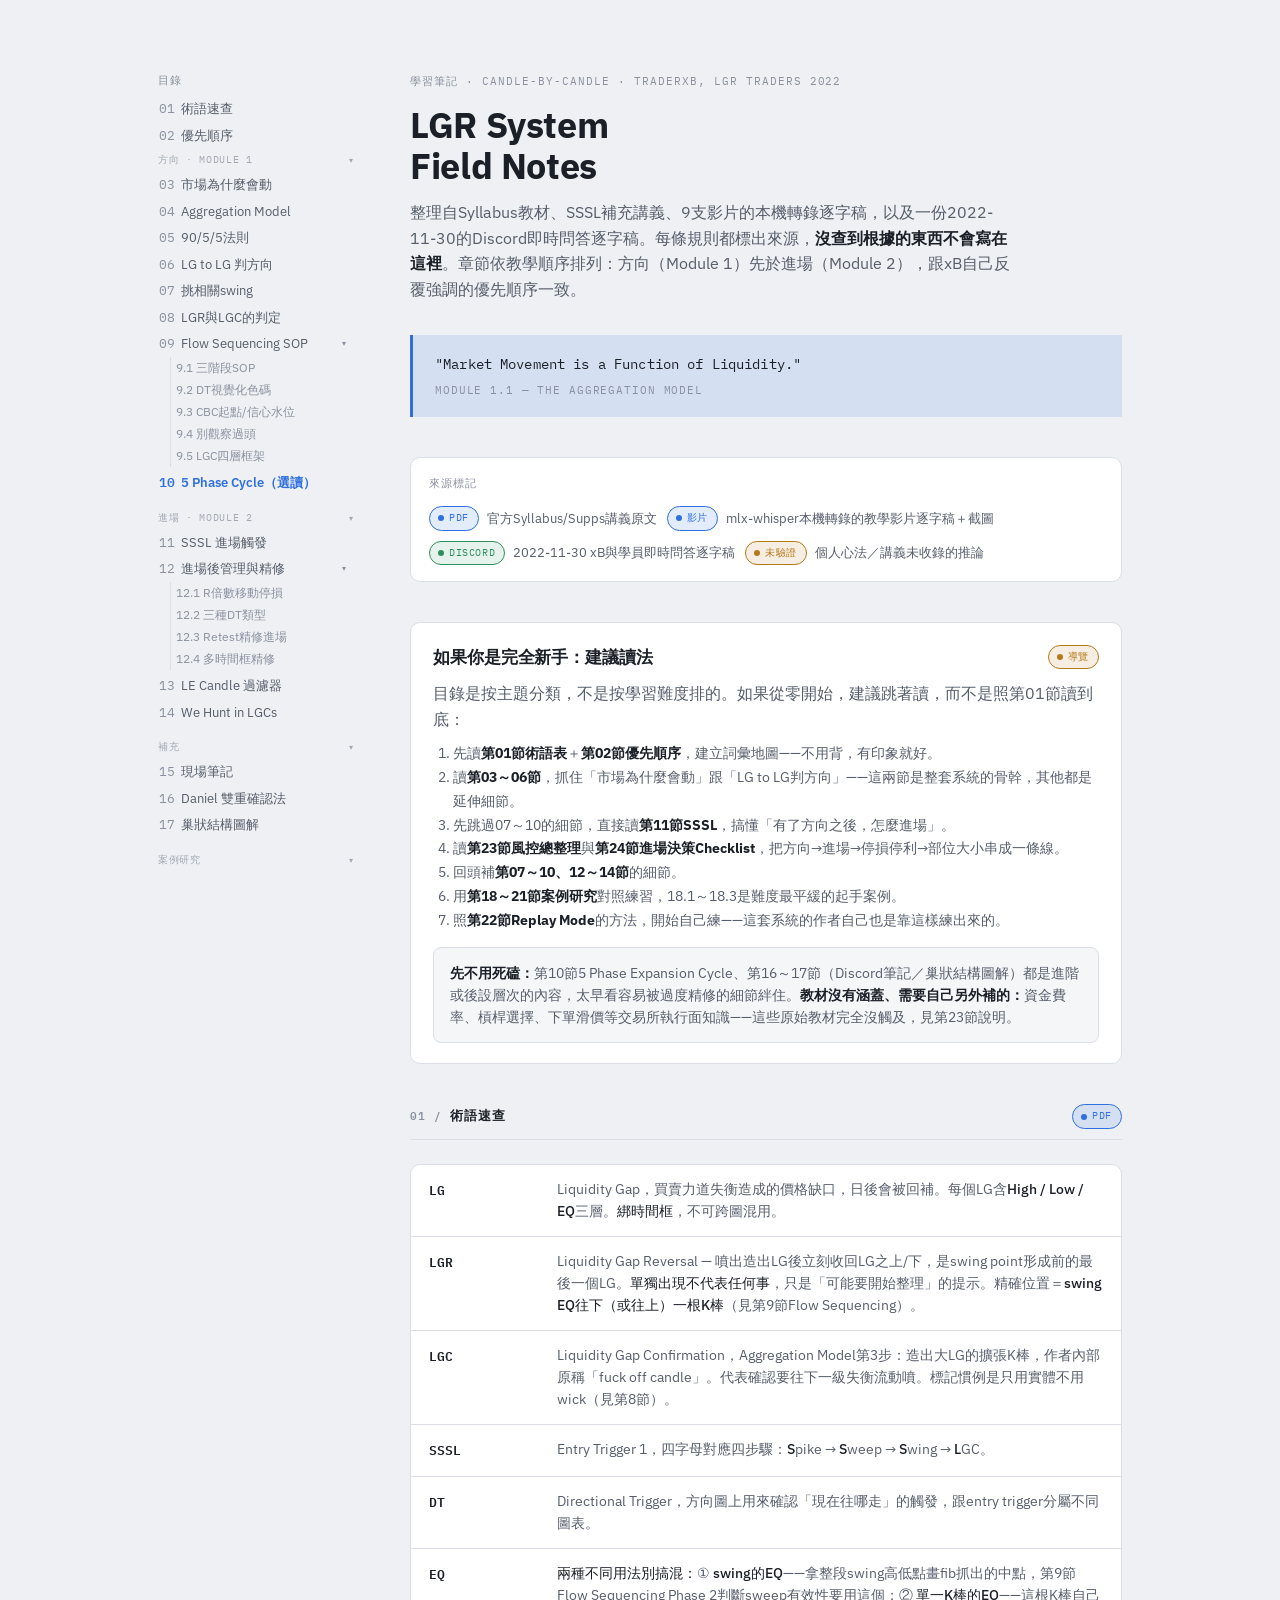
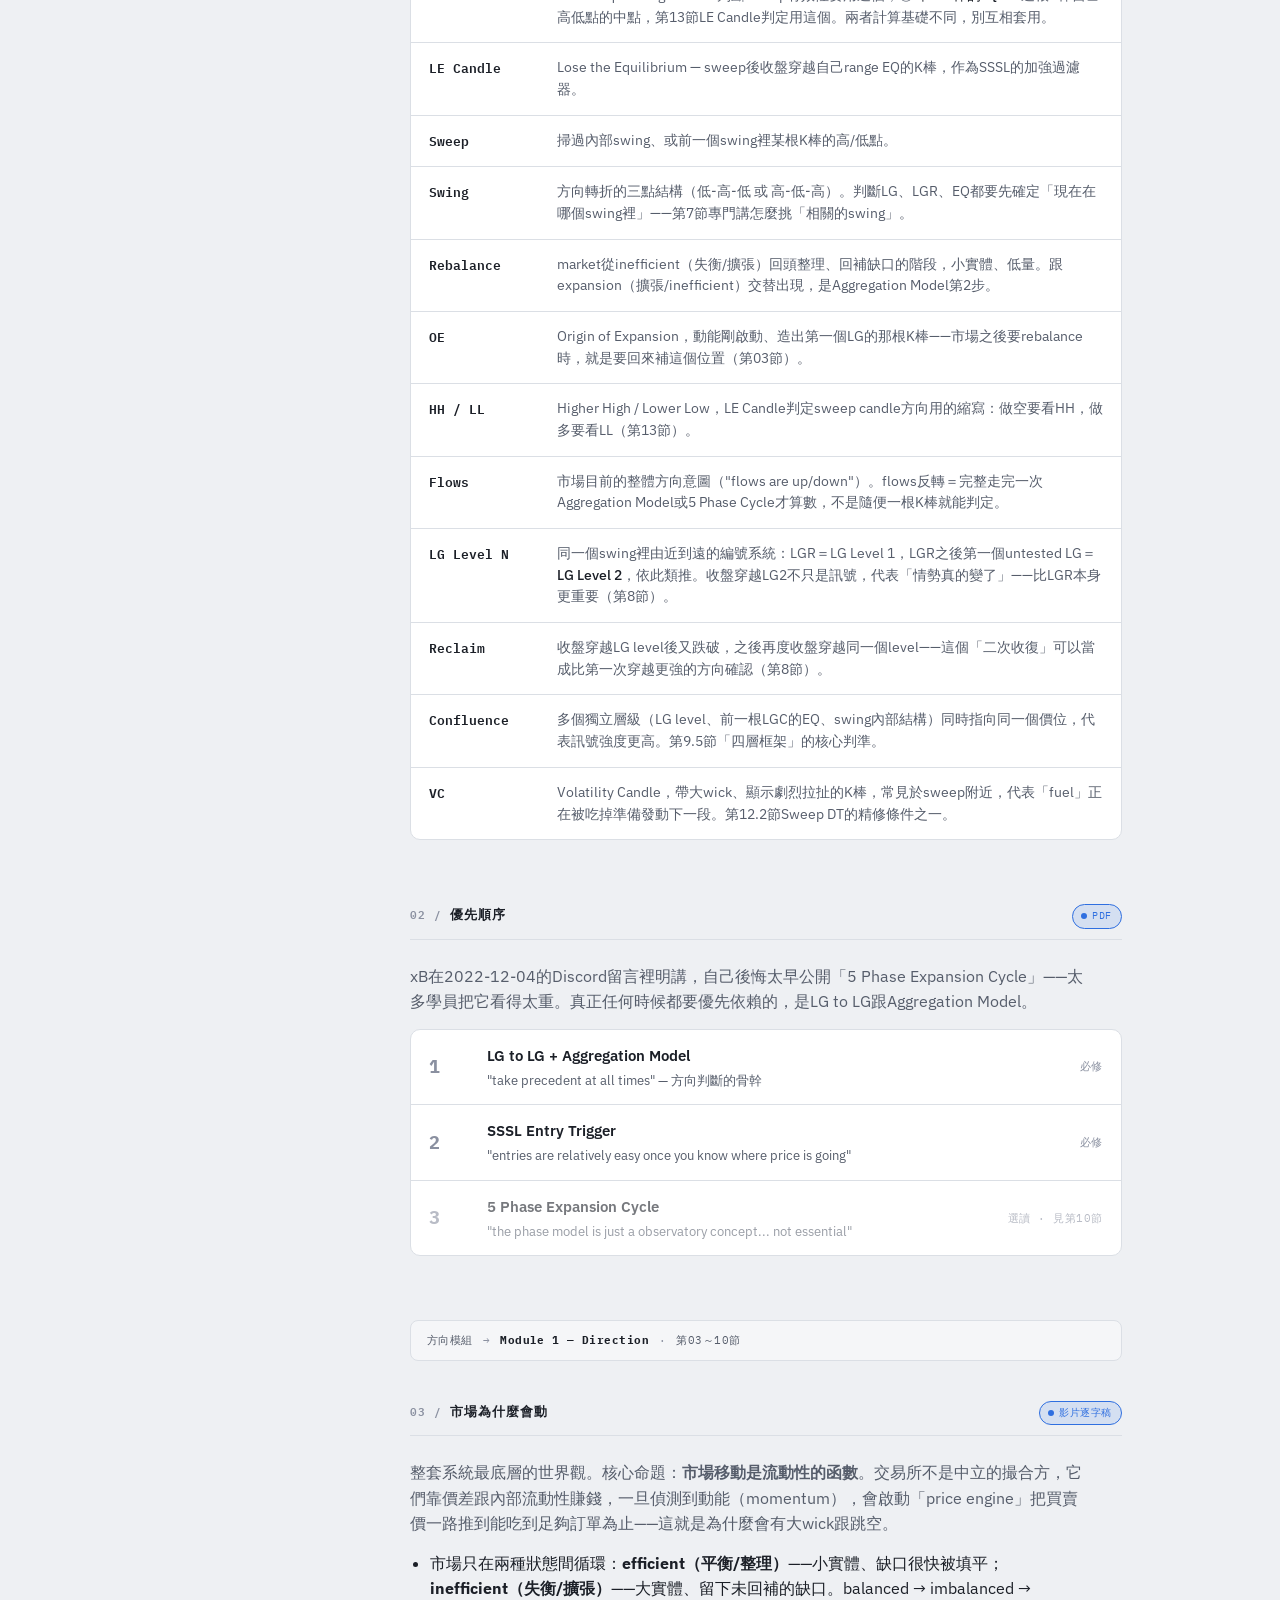
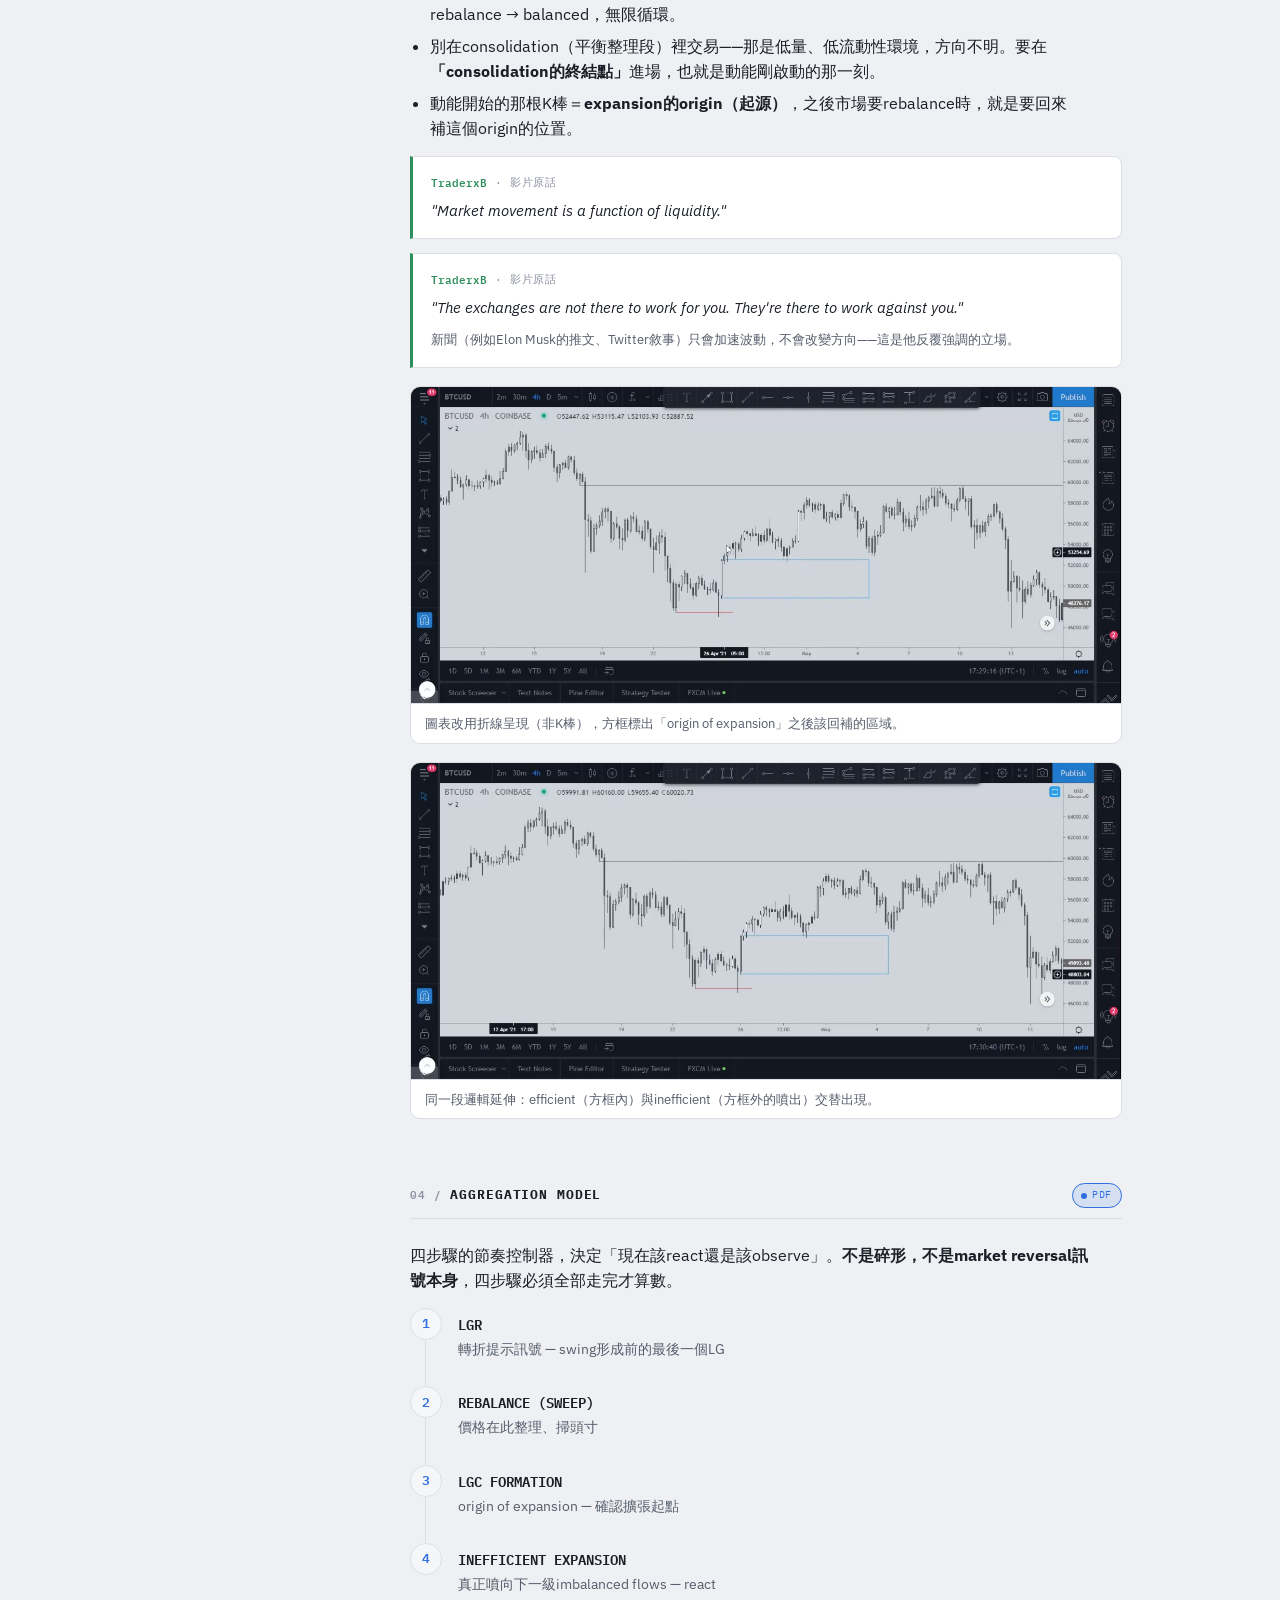
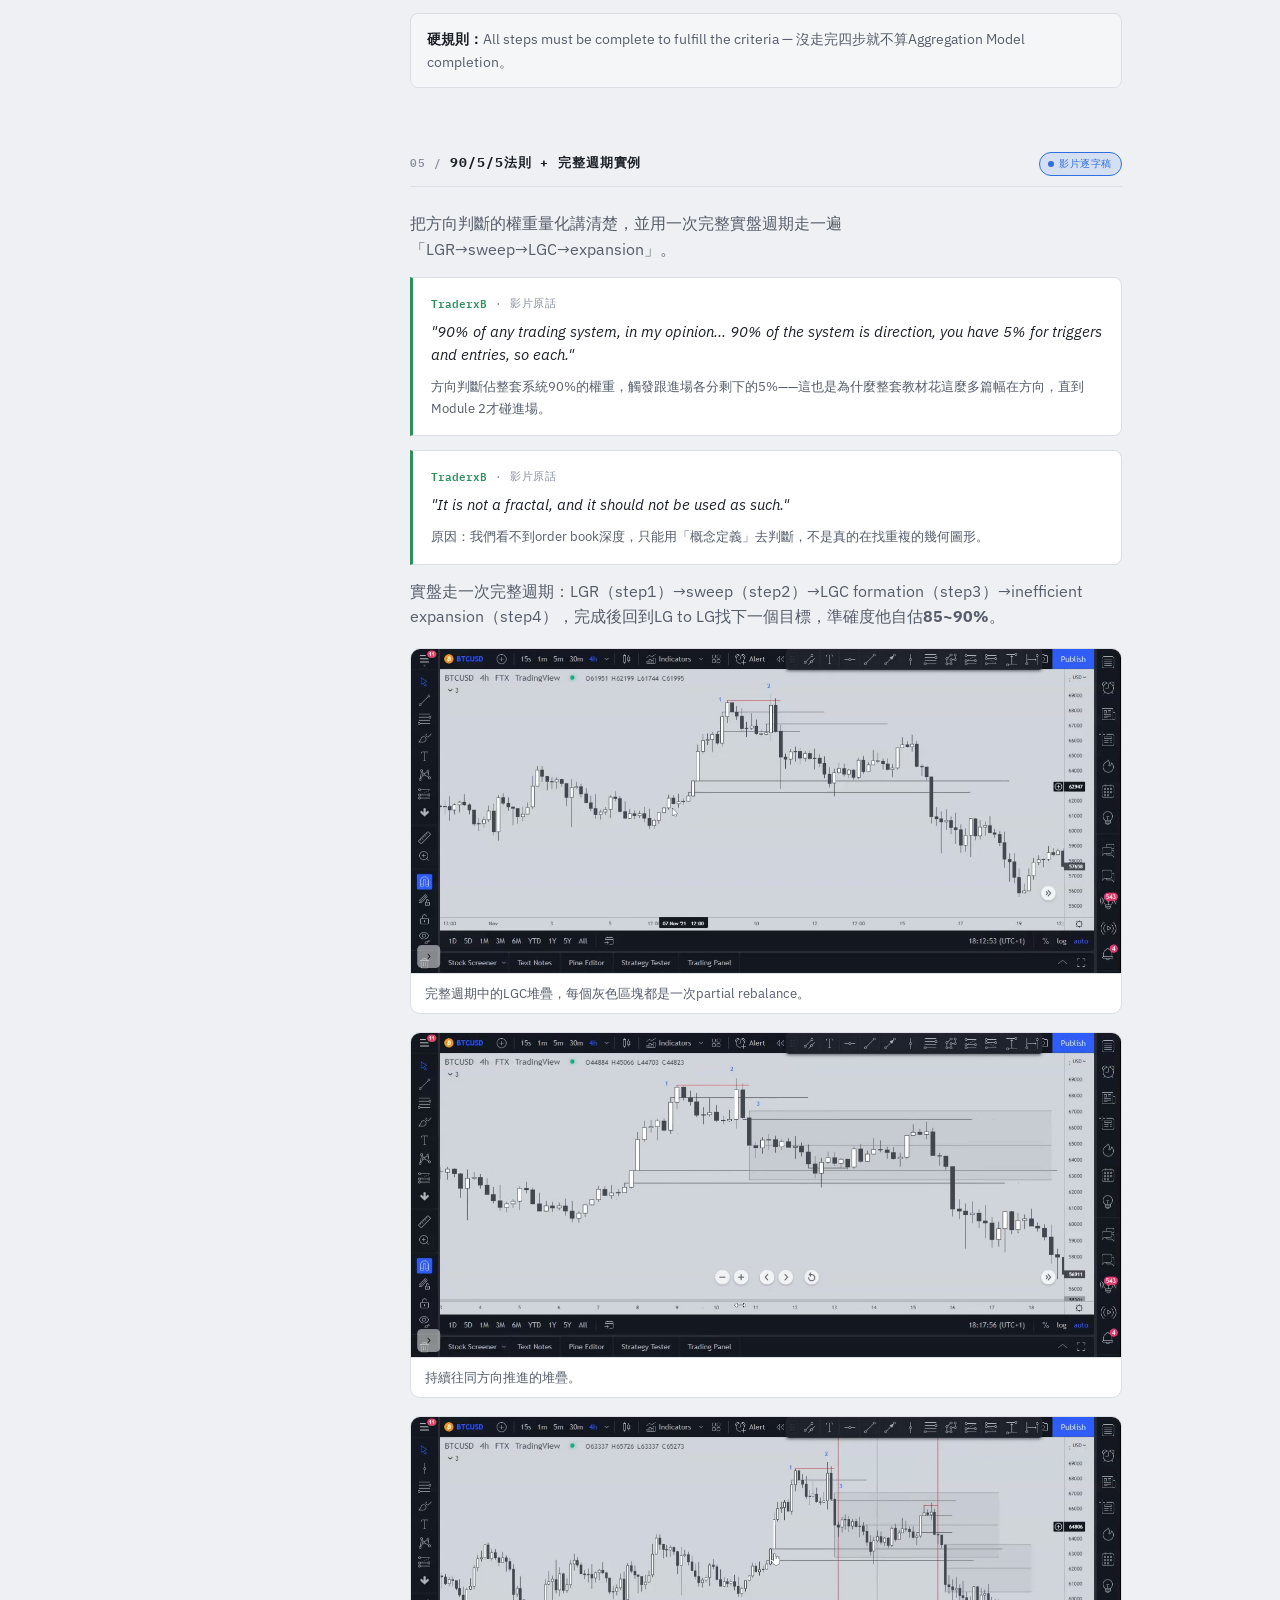
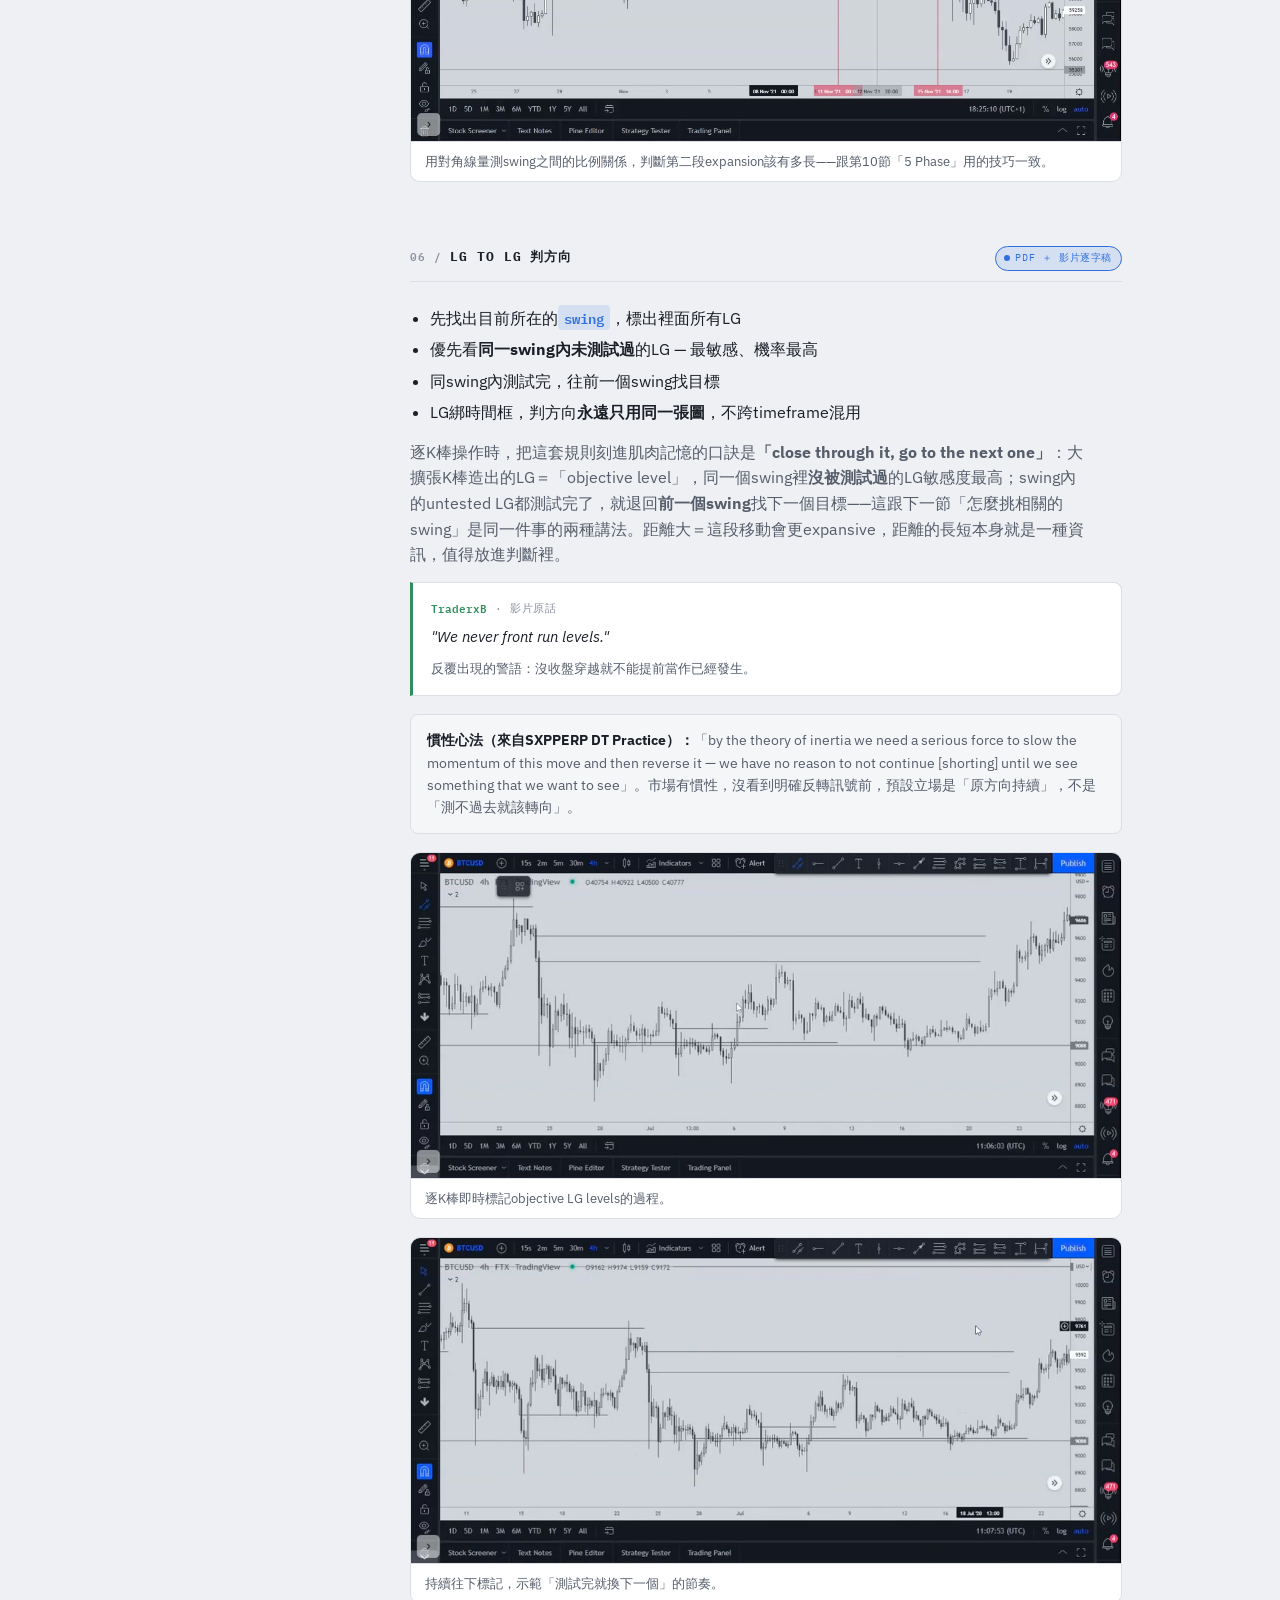
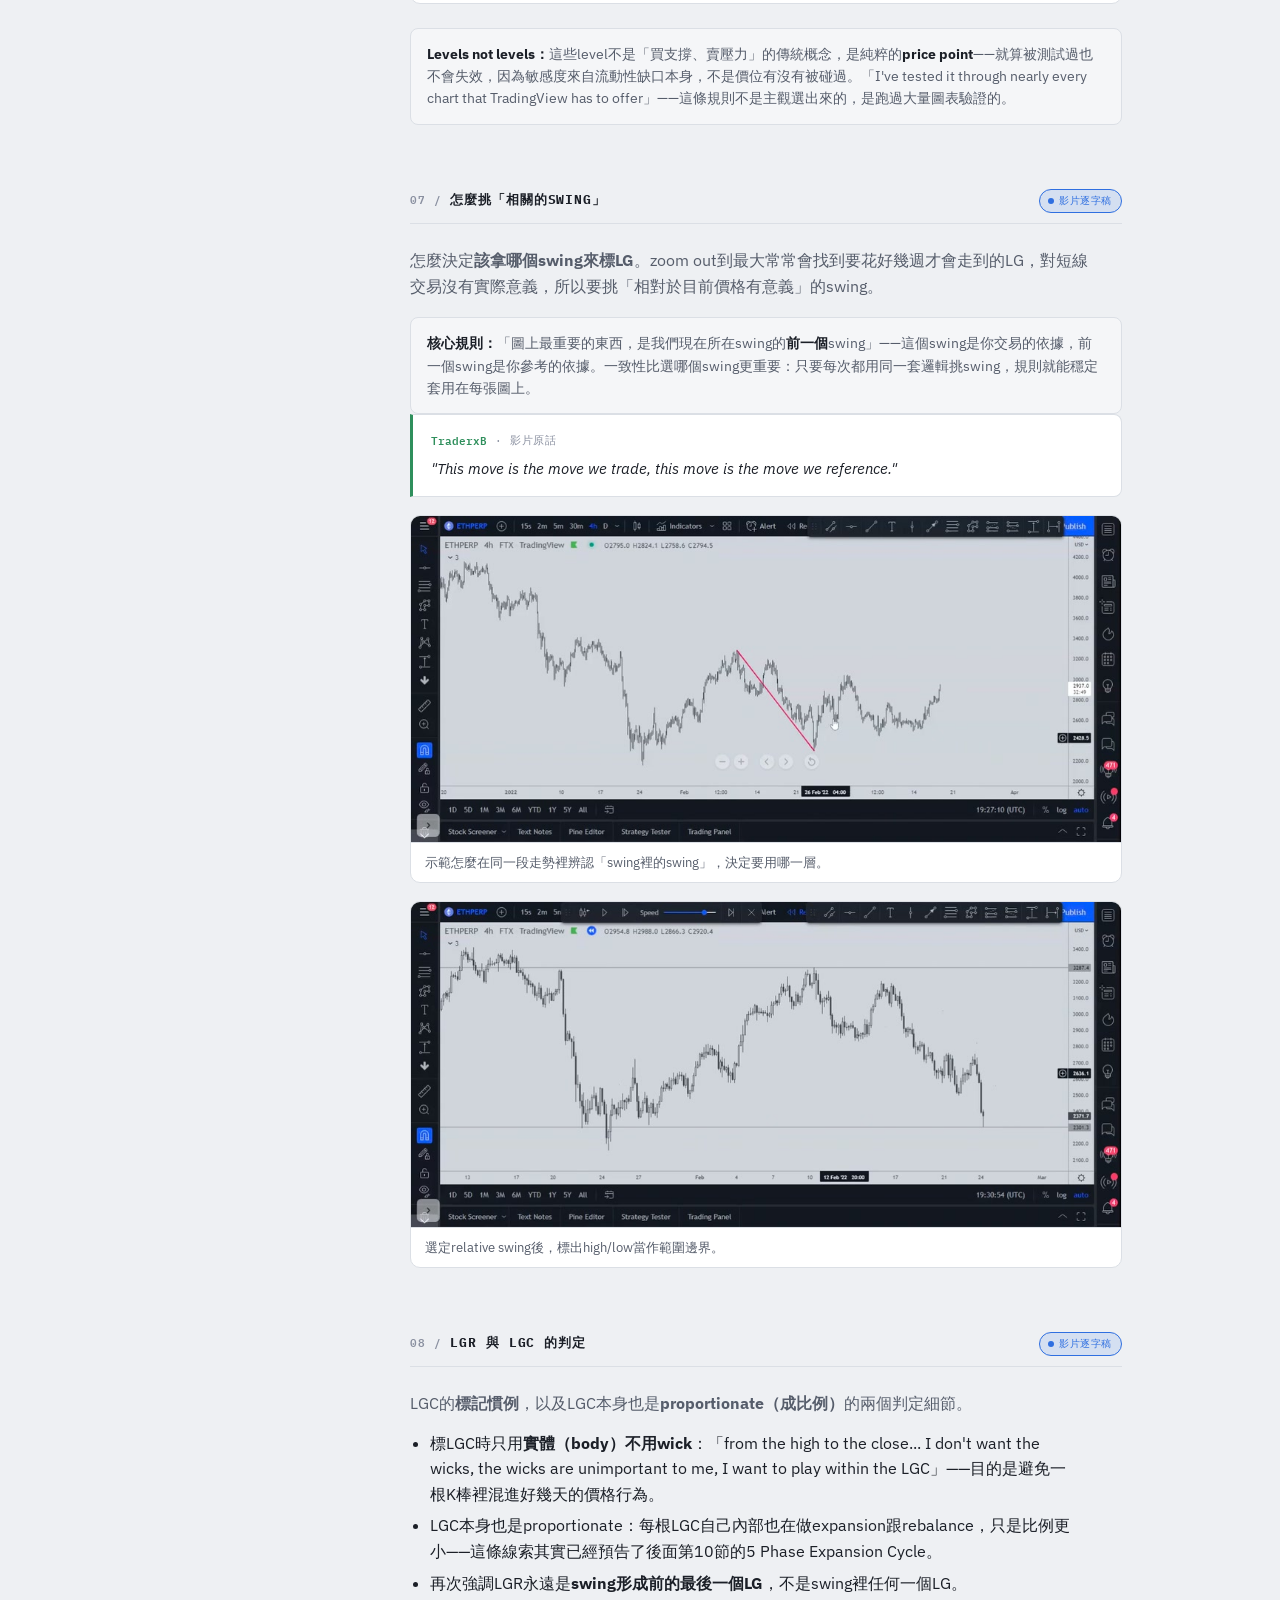
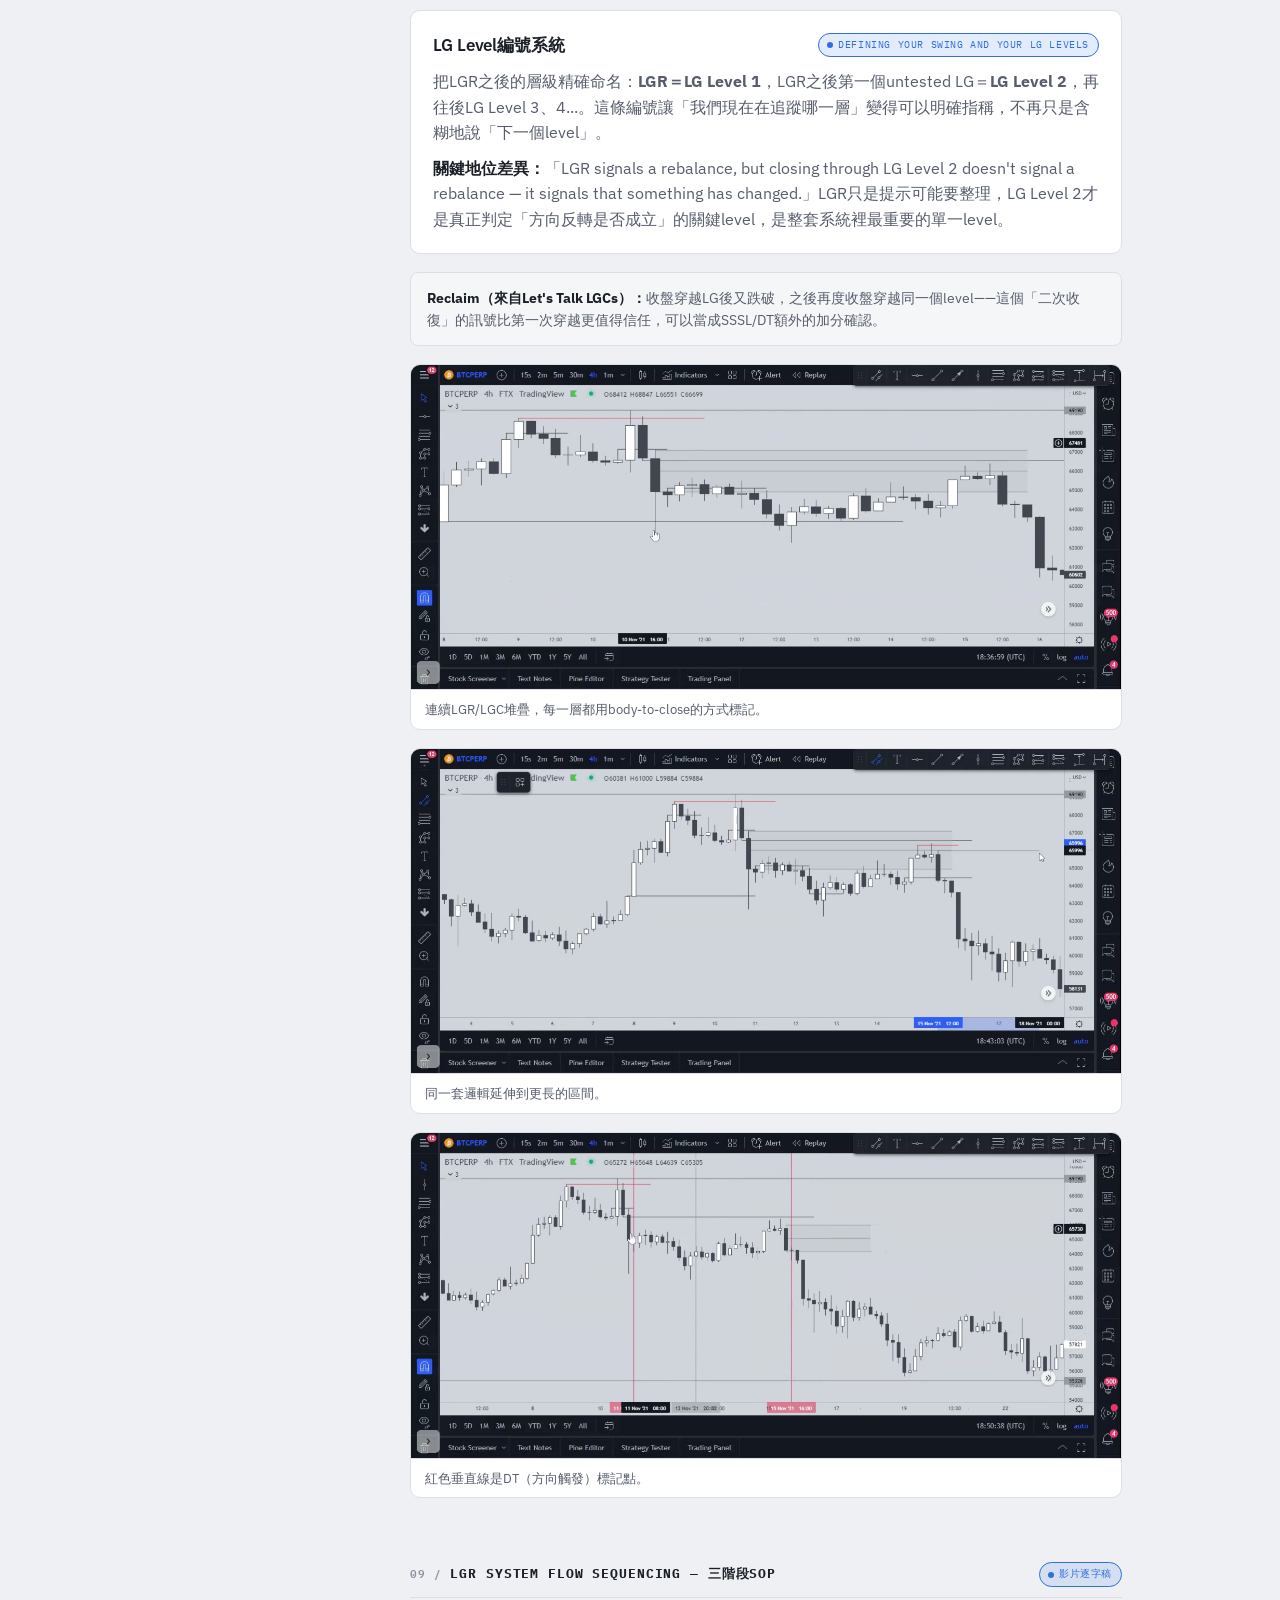
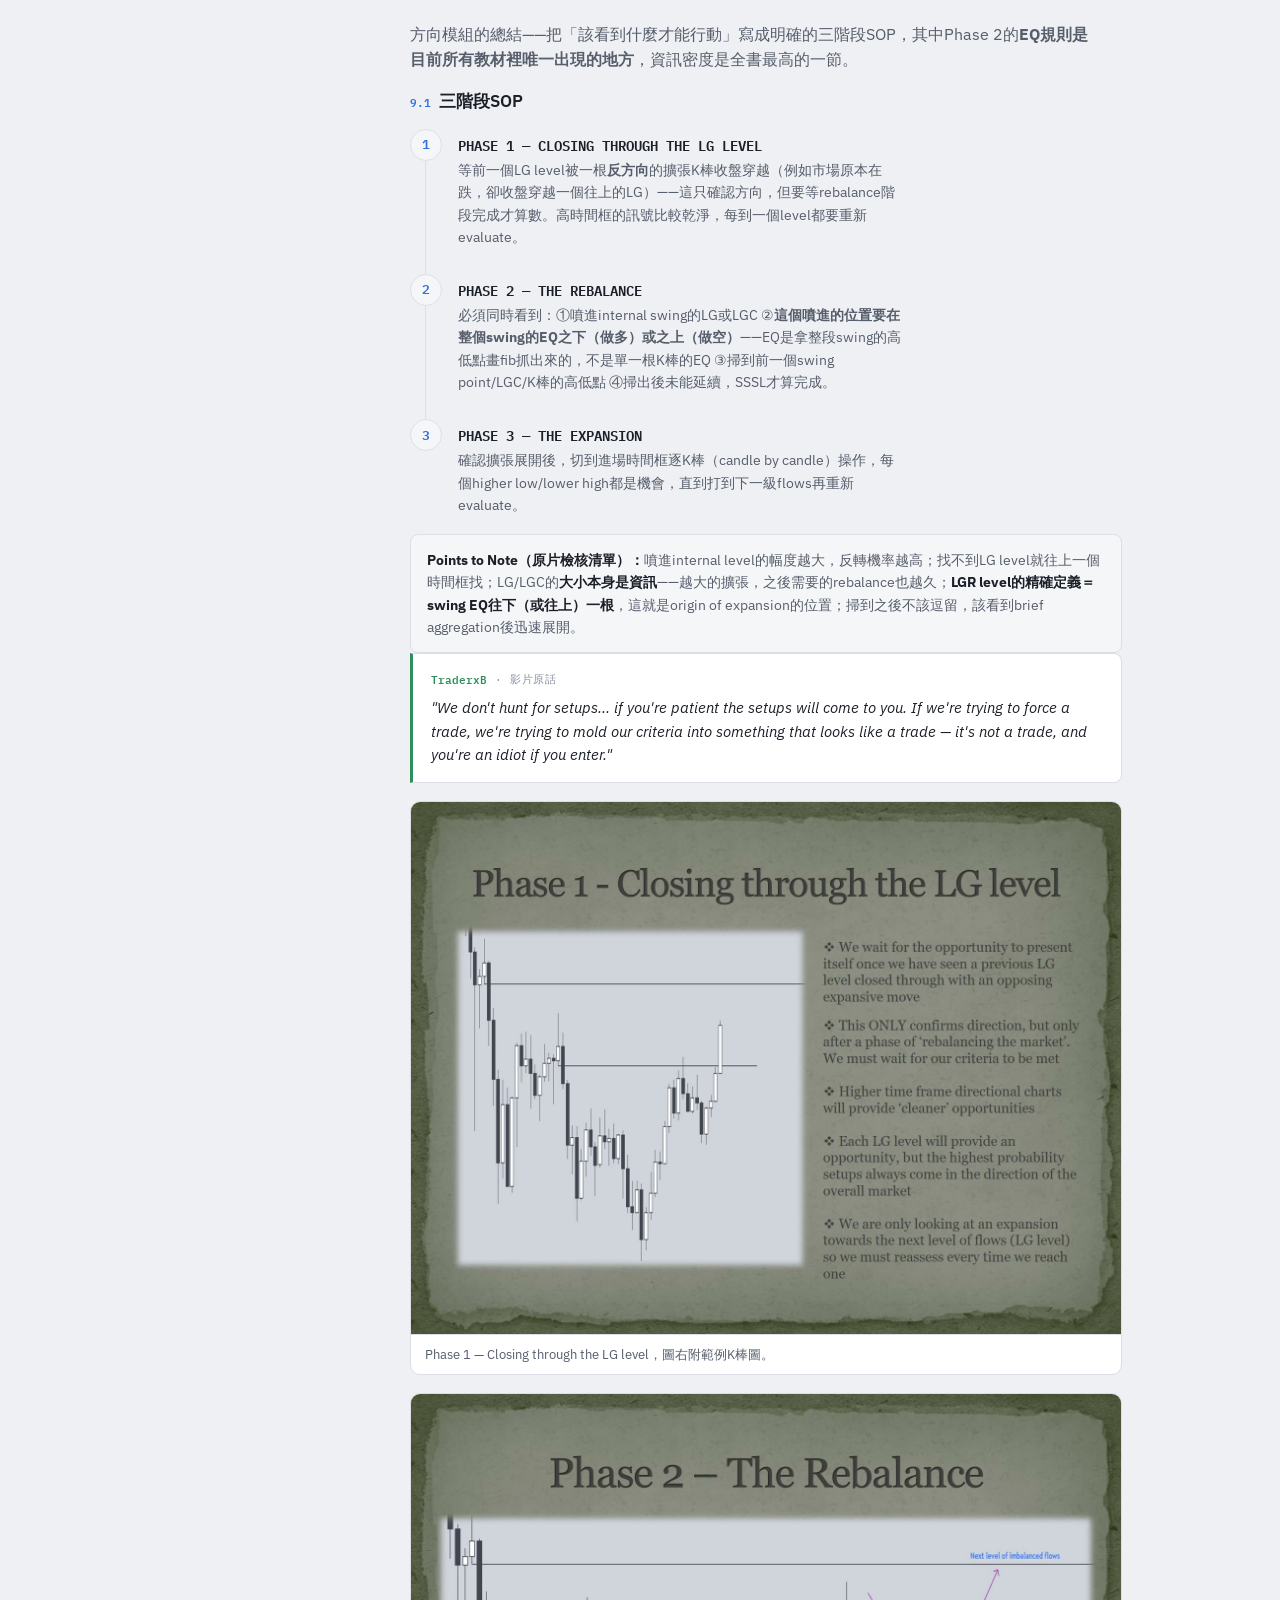
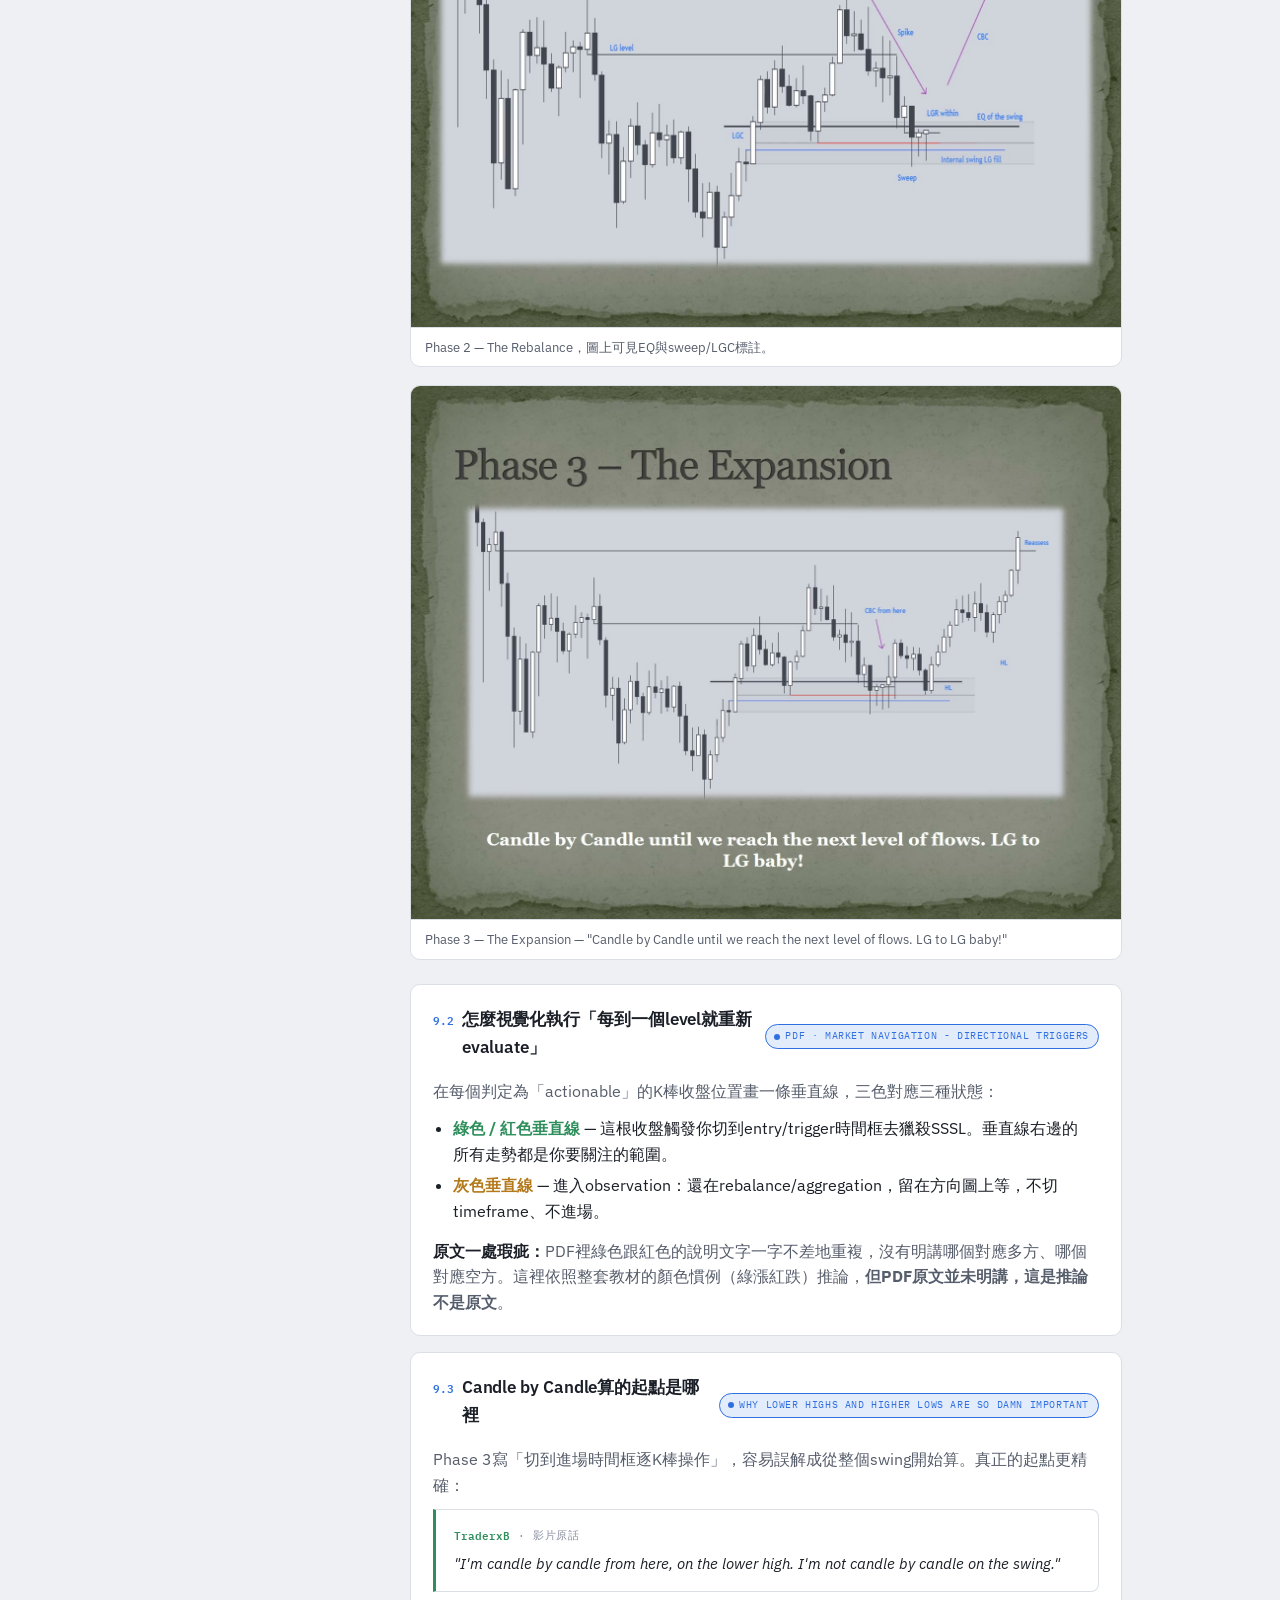
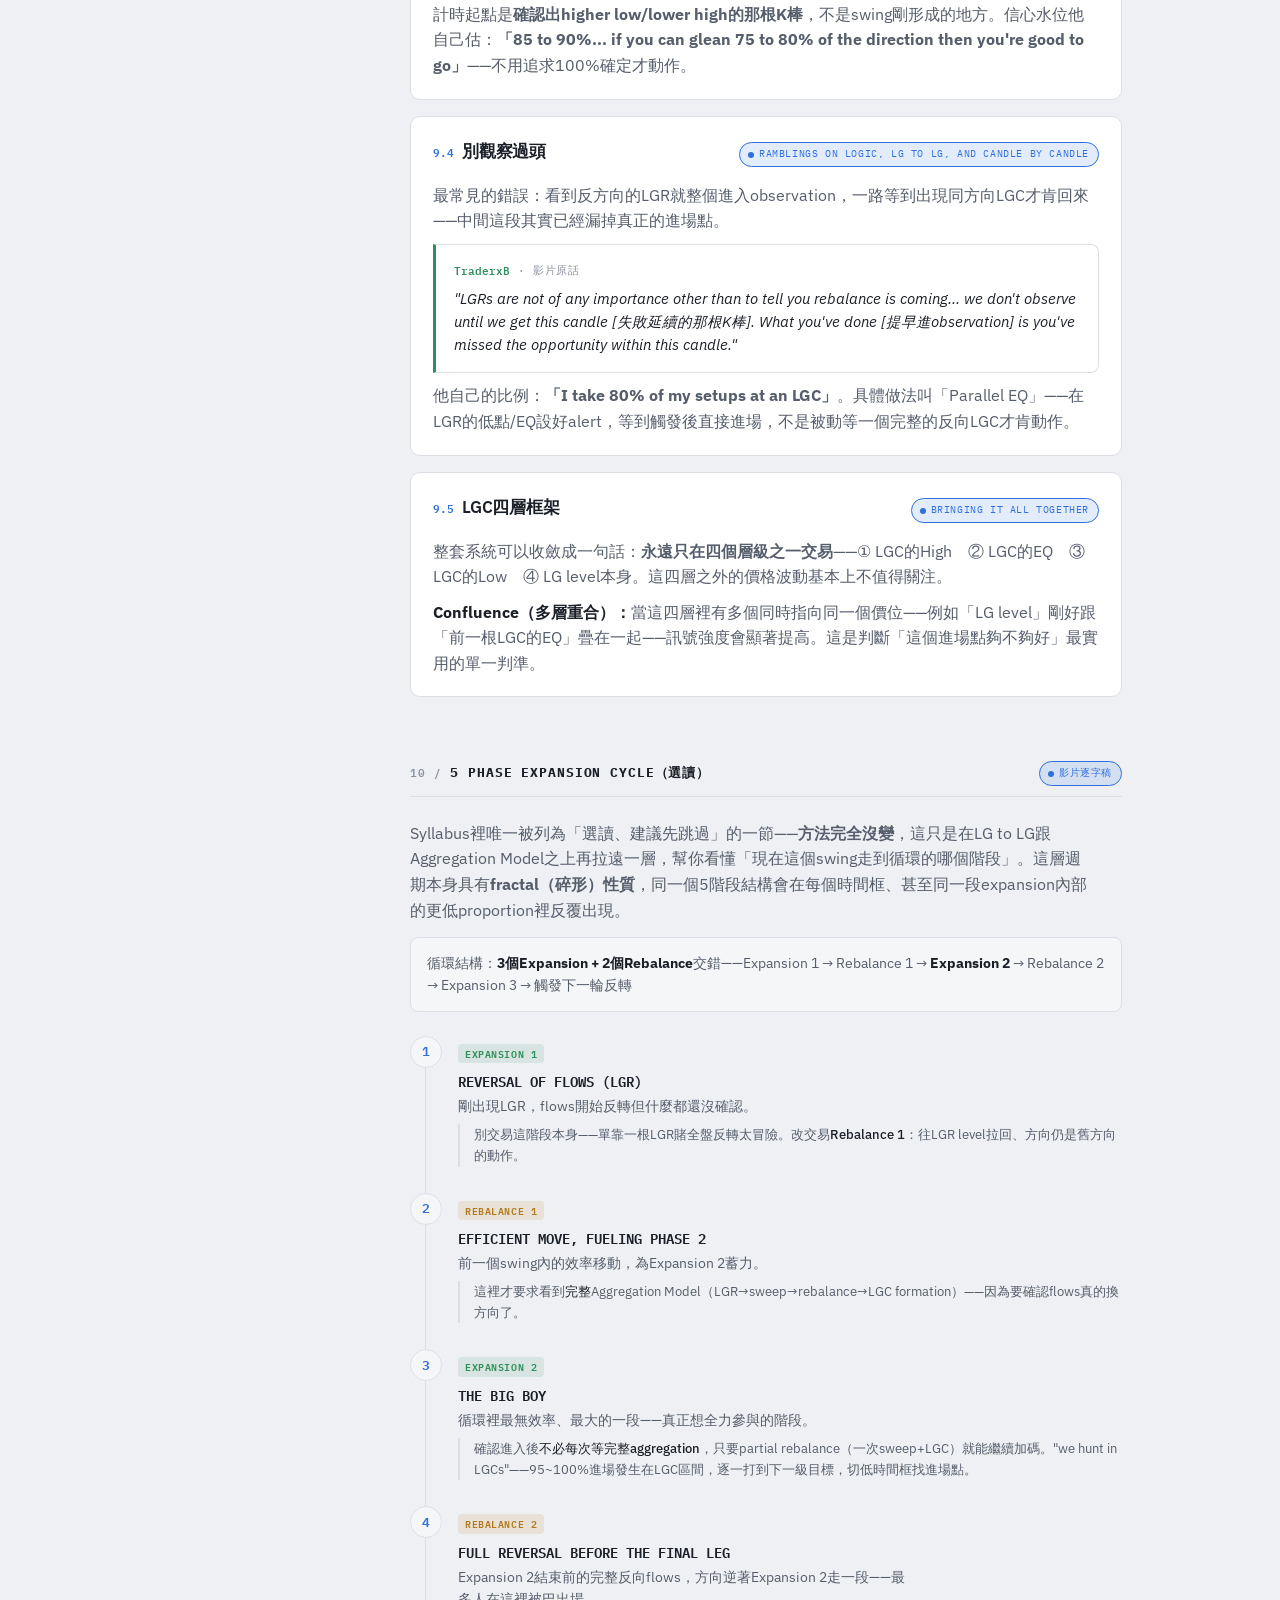
==== static/lgr-notes/index.html @ 25e4a25a "Add LGR System Field Notes as unlisted static page Standalone HTML notes on the TraderxB LGR trading" ====
<!doctype html>
<html lang="zh-Hant">
<head>
<meta charset="utf-8">
<meta name="viewport" content="width=device-width, initial-scale=1">
<meta name="robots" content="noindex, nofollow">
<title>LGR Field Notes</title>
<style>
  @import url('https://fonts.googleapis.com/css2?family=IBM+Plex+Sans:ital,wght@0,400;0,500;0,600;0,700;1,400&family=IBM+Plex+Mono:wght@400;500;600&display=swap');

  :root{
    --ground:      #EEF0F3;
    --surface:     #FFFFFF;
    --surface-2:   #F5F6F8;
    --line:        #DBDFE5;
    --ink:         #1B1F27;
    --ink-soft:    #565D6B;
    --ink-faint:   #8A90A0;

    --level:       #2F6FE0;   /* structural: LG / EQ / rule */
    --level-soft:  #2F6FE022;
    --confirm:     #2F8F5C;   /* verified in source (PDF / Pine / Discord) */
    --confirm-soft:#2F8F5C1e;
    --pending:     #B4791A;   /* unverified / personal method */
    --pending-soft:#B4791A20;
    --reaction:    #C24C3D;   /* failure / invalidation examples */
    --reaction-soft:#C24C3D1c;

    --shadow: 0 1px 2px rgba(20,23,30,.06), 0 8px 24px -12px rgba(20,23,30,.12);
  }

  @media (prefers-color-scheme: dark){
    :root:not([data-theme="light"]){
      --ground:      #14171C;
      --surface:     #1B1F27;
      --surface-2:   #20242D;
      --line:        #2B303B;
      --ink:         #E7E7E2;
      --ink-soft:    #9AA0AC;
      --ink-faint:   #666D7B;

      --level:       #6C9BFA;
      --level-soft:  #6C9BFA26;
      --confirm:     #57B37E;
      --confirm-soft:#57B37E24;
      --pending:     #D99A3D;
      --pending-soft:#D99A3D24;
      --reaction:    #E2685A;
      --reaction-soft:#E2685A22;

      --shadow: 0 1px 2px rgba(0,0,0,.4), 0 12px 32px -16px rgba(0,0,0,.6);
    }
  }
  :root[data-theme="dark"]{
    --ground:      #14171C;
    --surface:     #1B1F27;
    --surface-2:   #20242D;
    --line:        #2B303B;
    --ink:         #E7E7E2;
    --ink-soft:    #9AA0AC;
    --ink-faint:   #666D7B;

    --level:       #6C9BFA;
    --level-soft:  #6C9BFA26;
    --confirm:     #57B37E;
    --confirm-soft:#57B37E24;
    --pending:     #D99A3D;
    --pending-soft:#D99A3D24;
    --reaction:    #E2685A;
    --reaction-soft:#E2685A22;

    --shadow: 0 1px 2px rgba(0,0,0,.4), 0 12px 32px -16px rgba(0,0,0,.6);
  }

  *{box-sizing:border-box;}
  html{ scroll-behavior:smooth; }
  @media (prefers-reduced-motion: reduce){ html{ scroll-behavior:auto; } }
  body{
    margin:0;
    background:var(--ground);
    color:var(--ink);
    font-family:'IBM Plex Sans', -apple-system, "PingFang TC", "Noto Sans TC", sans-serif;
    font-size:15.5px;
    line-height:1.65;
    -webkit-font-smoothing:antialiased;
  }
  .mono{ font-family:'IBM Plex Mono', ui-monospace, SFMono-Regular, Menlo, monospace; }

  .layout{
    display:grid;
    grid-template-columns:196px minmax(0,760px);
    gap:56px;
    max-width:1012px;
    margin:0 auto;
    padding:72px 24px 120px;
    align-items:start;
  }
  .wrap{ min-width:0; }

  .toc{
    position:sticky;
    top:48px;
    display:flex;
    flex-direction:column;
    gap:1px;
    max-height:calc(100vh - 96px);
    overflow-y:auto;
  }
  .toc-title{
    font-family:'IBM Plex Mono', monospace;
    font-size:10.5px;
    text-transform:uppercase;
    letter-spacing:.08em;
    color:var(--ink-faint);
    margin-bottom:6px;
  }
  .toc-group-toggle{
    display:flex;
    align-items:center;
    justify-content:space-between;
    width:100%;
    background:none;
    border:none;
    padding:0;
    margin:14px 0 4px;
    font-family:'IBM Plex Mono', monospace;
    font-size:9.5px;
    text-transform:uppercase;
    letter-spacing:.07em;
    color:var(--ink-faint);
    opacity:.75;
    cursor:pointer;
    -webkit-tap-highlight-color:transparent;
  }
  .toc-group-toggle:hover{ opacity:1; color:var(--ink-soft); }
  .toc-group-toggle:first-of-type{ margin-top:4px; }
  .toc-group-toggle .chev{
    font-size:8px;
    transition:transform .15s ease;
    flex:0 0 auto;
    margin-left:6px;
  }
  .toc-group-toggle[aria-expanded="false"] .chev{ transform:rotate(-90deg); }
  .toc-group-body{ display:flex; flex-direction:column; gap:1px; flex-shrink:0; }
  .toc a{
    display:block;
    padding:4px 0 4px 12px;
    margin-left:-13px;
    border-left:2px solid transparent;
    font-size:12.5px;
    line-height:1.4;
    color:var(--ink-soft);
    text-decoration:none;
  }
  .toc a:hover{ color:var(--ink); }
  .toc a.active{ color:var(--level); border-left-color:var(--level); font-weight:600; }
  .toc .num{
    font-family:'IBM Plex Mono', monospace;
    color:var(--ink-faint);
    margin-right:6px;
  }
  .toc a.active .num{ color:var(--level); }
  .toc-item-wrap{ display:flex; flex-direction:column; }
  .toc-item-row{ display:flex; align-items:center; }
  .toc-item-row a{ flex:1; min-width:0; }
  .toc-sub-toggle{
    flex:0 0 auto;
    background:none;
    border:none;
    padding:4px 8px;
    margin:0;
    color:var(--ink-faint);
    cursor:pointer;
    font-size:8px;
    line-height:1;
    transition:transform .15s ease;
    -webkit-tap-highlight-color:transparent;
  }
  .toc-sub-toggle:hover{ color:var(--ink-soft); }
  .toc-sub-toggle[aria-expanded="false"]{ transform:rotate(-90deg); }
  .toc-sub{ flex-shrink:0; }

  @media (max-width:900px){
    .layout{ grid-template-columns:1fr; padding-top:48px; }
    .toc{ display:none; }
  }

  section{ scroll-margin-top:24px; }

  /* ---------- header ---------- */
  .eyebrow{
    font-family:'IBM Plex Mono', monospace;
    font-size:11px;
    letter-spacing:.09em;
    text-transform:uppercase;
    color:var(--ink-faint);
    margin:0 0 14px;
  }
  h1{
    font-size:36px;
    font-weight:700;
    letter-spacing:-0.01em;
    line-height:1.14;
    margin:0 0 14px;
    text-wrap:balance;
  }
  .lede{
    color:var(--ink-soft);
    font-size:16px;
    line-height:1.6;
    max-width:60ch;
    margin:0 0 8px;
  }
  .lede b{ color:var(--ink); font-weight:600; }

  .epigraph{
    margin:32px 0 40px;
    padding:18px 22px;
    border-left:3px solid var(--level);
    background:var(--level-soft);
    font-family:'IBM Plex Mono', monospace;
    font-size:13.5px;
    letter-spacing:.01em;
    color:var(--ink);
  }
  .epigraph span{ display:block; margin-top:6px; color:var(--ink-faint); font-size:11px; text-transform:uppercase; letter-spacing:.08em; }

  /* ---------- legend ---------- */
  .legend{
    display:flex;
    flex-wrap:wrap;
    gap:10px;
    padding:16px 18px;
    border:1px solid var(--line);
    border-radius:10px;
    background:var(--surface);
    margin-bottom:40px;
  }
  .legend-title{
    width:100%;
    font-family:'IBM Plex Mono', monospace;
    font-size:11px;
    text-transform:uppercase;
    letter-spacing:.08em;
    color:var(--ink-faint);
    margin-bottom:4px;
  }
  .legend-item{ display:flex; align-items:center; gap:8px; font-size:13px; color:var(--ink-soft); }

  .module-band{
    display:flex;
    align-items:center;
    gap:10px;
    margin:0 0 40px;
    padding:10px 16px;
    border-radius:8px;
    background:var(--surface-2);
    border:1px solid var(--line);
    font-family:'IBM Plex Mono', monospace;
    font-size:11px;
    letter-spacing:.04em;
    color:var(--ink-soft);
    flex-wrap:wrap;
  }
  .module-band b{ color:var(--ink); }
  .module-band .arrow{ color:var(--ink-faint); }

  .pill{
    display:inline-flex;
    align-items:center;
    gap:5px;
    font-family:'IBM Plex Mono', monospace;
    font-size:10px;
    letter-spacing:.06em;
    text-transform:uppercase;
    padding:3px 9px 3px 8px;
    border-radius:999px;
    border:1px solid currentColor;
    white-space:nowrap;
    flex:0 0 auto;
  }
  .pill::before{ content:""; width:6px; height:6px; border-radius:50%; background:currentColor; flex:0 0 auto; }
  .pill.pdf{     color:var(--level);    background:var(--level-soft); }
  .pill.video{   color:var(--level);    background:var(--level-soft); }
  .pill.discord{ color:var(--confirm);  background:var(--confirm-soft); }
  .pill.unverified{ color:var(--pending); background:var(--pending-soft); }

  .tag-mini{
    display:inline-block;
    font-family:'IBM Plex Mono', monospace;
    font-size:9.5px;
    font-weight:600;
    letter-spacing:.06em;
    text-transform:uppercase;
    padding:2px 7px;
    border-radius:4px;
    margin-bottom:6px;
  }
  .tag-mini.expansion{ color:var(--confirm); background:var(--confirm-soft); }
  .tag-mini.rebalance{ color:var(--pending); background:var(--pending-soft); }

  .step-trade{
    margin-top:6px;
    padding-left:14px;
    border-left:2px solid var(--line);
    font-size:13px;
    color:var(--ink-soft);
  }
  .step-trade b{ color:var(--ink); font-weight:500; }

  .figure{
    margin:18px 0;
    border:1px solid var(--line);
    border-radius:10px;
    overflow:hidden;
    background:var(--surface);
  }
  .figure img{ display:block; width:100%; height:auto; }
  .figure-cap{
    padding:10px 14px;
    font-size:12.5px;
    color:var(--ink-soft);
    border-top:1px solid var(--line);
    line-height:1.5;
  }
  .figure-cap b{ color:var(--ink); font-weight:600; }
  .figure-cap .ts{ font-family:'IBM Plex Mono', monospace; font-size:11px; color:var(--ink-faint); }

  /* ---------- section scaffolding ---------- */
  section{ margin-bottom:64px; }
  .sec-head{
    display:flex;
    align-items:baseline;
    justify-content:space-between;
    gap:16px;
    border-bottom:1px solid var(--line);
    padding-bottom:10px;
    margin-bottom:24px;
  }
  h2{
    font-family:'IBM Plex Mono', monospace;
    font-size:12.5px;
    font-weight:600;
    text-transform:uppercase;
    letter-spacing:.07em;
    color:var(--ink-soft);
    margin:0;
  }
  h2 b{ color:var(--ink); }
  .sec-num{ font-family:'IBM Plex Mono', monospace; font-size:11px; color:var(--ink-faint); }

  h3{ font-size:17px; font-weight:600; margin:0 0 8px; letter-spacing:-.005em; }
  p{ margin:0 0 14px; max-width:68ch; color:var(--ink); }
  p.soft{ color:var(--ink-soft); }
  ul.plain{ margin:0 0 14px; padding-left:20px; }
  ul.plain li{ margin-bottom:6px; max-width:64ch; }

  code.term{
    font-family:'IBM Plex Mono', monospace;
    font-weight:600;
    color:var(--level);
    background:var(--level-soft);
    padding:1px 6px;
    border-radius:4px;
    font-size:.92em;
  }

  /* ---------- glossary ---------- */
  .gloss{
    display:grid;
    grid-template-columns:1fr;
    border:1px solid var(--line);
    border-radius:10px;
    overflow:hidden;
    background:var(--surface);
  }
  .gloss-row{
    display:grid;
    grid-template-columns:112px 1fr;
    gap:16px;
    padding:14px 18px;
    border-bottom:1px solid var(--line);
  }
  .gloss-row:last-child{ border-bottom:none; }
  .gloss-term{
    font-family:'IBM Plex Mono', monospace;
    font-weight:600;
    font-size:13px;
    color:var(--ink);
    padding-top:1px;
  }
  .gloss-def{ font-size:14px; color:var(--ink-soft); line-height:1.55; }
  .gloss-def b{ color:var(--ink); font-weight:500; }

  /* ---------- sequence / timeline ---------- */
  .sequence{ display:flex; flex-direction:column; }
  .step{
    display:grid;
    grid-template-columns:32px 1fr;
    gap:16px;
    position:relative;
    padding-bottom:26px;
  }
  .step:last-child{ padding-bottom:0; }
  .step-num{
    width:32px; height:32px;
    border-radius:50%;
    background:var(--surface-2);
    border:1px solid var(--line);
    display:flex; align-items:center; justify-content:center;
    font-family:'IBM Plex Mono', monospace;
    font-size:13px; font-weight:600;
    color:var(--level);
    position:relative;
    z-index:1;
  }
  .step:not(:last-child)::before{
    content:"";
    position:absolute;
    left:15px; top:32px; bottom:0;
    width:1px;
    background:var(--line);
  }
  .step-body{ padding-top:4px; }
  .step-label{
    font-family:'IBM Plex Mono', monospace;
    font-weight:600;
    font-size:14px;
    color:var(--ink);
    margin-bottom:3px;
  }
  .step-gloss{ font-size:13.5px; color:var(--ink-soft); max-width:56ch; }

  .rule-box{
    margin-top:18px;
    padding:14px 16px;
    background:var(--surface-2);
    border:1px solid var(--line);
    border-radius:8px;
    font-size:13.5px;
    color:var(--ink-soft);
  }
  .rule-box b{ color:var(--ink); }

  /* ---------- cards ---------- */
  .card{
    background:var(--surface);
    border:1px solid var(--line);
    border-radius:10px;
    padding:20px 22px;
    margin-bottom:16px;
  }
  .card:last-child{ margin-bottom:0; }
  .card-head{ display:flex; align-items:center; justify-content:space-between; gap:12px; margin-bottom:10px; }
  .card-head h3{ display:flex; align-items:baseline; gap:8px; }

  .subnum{
    font-family:'IBM Plex Mono', monospace;
    font-size:11px;
    font-weight:600;
    color:var(--level);
    flex:0 0 auto;
  }
  .subhead{
    display:flex;
    align-items:baseline;
    gap:8px;
    margin:8px 0 14px;
    scroll-margin-top:24px;
  }
  .subhead h3{ margin:0; }

  .toc-sub{
    display:flex;
    flex-direction:column;
    margin:0 0 2px 12px;
    border-left:1px solid var(--line);
    padding-left:8px;
  }
  .toc-sub a{ font-size:11.5px; padding:3px 0 3px 8px; color:var(--ink-faint); }
  .toc-sub a:hover{ color:var(--ink-soft); }
  .toc-sub a.active{ color:var(--level); }

  /* ---------- quote / field notes ---------- */
  .quote{
    display:grid;
    grid-template-columns:1fr;
    gap:8px;
    padding:16px 18px;
    background:var(--surface);
    border:1px solid var(--line);
    border-left:3px solid var(--confirm);
    border-radius:0 8px 8px 0;
    margin-bottom:14px;
  }
  .quote:last-child{ margin-bottom:0; }
  .quote-meta{
    display:flex; align-items:center; gap:8px;
    font-family:'IBM Plex Mono', monospace;
    font-size:11px;
    color:var(--ink-faint);
    text-transform:uppercase;
    letter-spacing:.05em;
  }
  .quote-meta .who{ color:var(--confirm); font-weight:600; text-transform:none; letter-spacing:0; }
  .quote-text{ font-style:italic; font-size:14.5px; color:var(--ink); line-height:1.6; }
  .quote-note{ font-size:13px; color:var(--ink-soft); font-style:normal; margin-top:2px; }

  /* ---------- priority ladder ---------- */
  .ladder{ display:flex; flex-direction:column; gap:0; border:1px solid var(--line); border-radius:10px; overflow:hidden; background:var(--surface); }
  .rung{ display:grid; grid-template-columns:44px 1fr auto; gap:14px; align-items:center; padding:14px 18px; border-bottom:1px solid var(--line); }
  .rung:last-child{ border-bottom:none; opacity:.6; }
  .rung-rank{ font-family:'IBM Plex Mono', monospace; font-size:18px; font-weight:700; color:var(--ink-faint); }
  .rung-name{ font-weight:600; font-size:14.5px; }
  .rung-desc{ font-size:12.5px; color:var(--ink-soft); margin-top:2px; }
  .rung-tag{ font-family:'IBM Plex Mono', monospace; font-size:10.5px; text-transform:uppercase; letter-spacing:.05em; color:var(--ink-faint); white-space:nowrap; }

  footer{
    margin-top:80px;
    padding-top:24px;
    border-top:1px solid var(--line);
    font-size:12.5px;
    color:var(--ink-faint);
    line-height:1.7;
  }
  footer b{ color:var(--ink-soft); }

  @media (max-width:560px){
    .wrap{ padding:48px 18px 100px; }
    h1{ font-size:28px; }
    .gloss-row{ grid-template-columns:1fr; gap:4px; }
    .rung{ grid-template-columns:32px 1fr; }
    .rung-tag{ grid-column:2; }
  }
</style>
</head>
<body>
<div class="layout">

<nav class="toc" aria-label="目錄">
  <div class="toc-title">目錄</div>
  <a href="#s01"><span class="num">01</span>術語速查</a>
  <a href="#s02"><span class="num">02</span>優先順序</a>

  <button class="toc-group-toggle" type="button" aria-expanded="true" aria-controls="tg-direction">
    <span>方向 · Module 1</span><span class="chev">▾</span>
  </button>
  <div class="toc-group-body" id="tg-direction">
    <a href="#s03"><span class="num">03</span>市場為什麼會動</a>
    <a href="#s04"><span class="num">04</span>Aggregation Model</a>
    <a href="#s05"><span class="num">05</span>90/5/5法則</a>
    <a href="#s06"><span class="num">06</span>LG to LG 判方向</a>
    <a href="#s07"><span class="num">07</span>挑相關swing</a>
    <a href="#s08"><span class="num">08</span>LGR與LGC的判定</a>
    <div class="toc-item-wrap">
      <div class="toc-item-row">
        <a href="#s09"><span class="num">09</span>Flow Sequencing SOP</a>
        <button class="toc-sub-toggle" type="button" aria-expanded="true" aria-controls="ts-09" aria-label="展開/收合 09 子項">▾</button>
      </div>
      <div class="toc-sub" id="ts-09">
        <a href="#s09-1">9.1 三階段SOP</a>
        <a href="#s09-2">9.2 DT視覺化色碼</a>
        <a href="#s09-3">9.3 CBC起點/信心水位</a>
        <a href="#s09-4">9.4 別觀察過頭</a>
        <a href="#s09-5">9.5 LGC四層框架</a>
      </div>
    </div>
    <a href="#s10"><span class="num">10</span>5 Phase Cycle（選讀）</a>
  </div>

  <button class="toc-group-toggle" type="button" aria-expanded="true" aria-controls="tg-entry">
    <span>進場 · Module 2</span><span class="chev">▾</span>
  </button>
  <div class="toc-group-body" id="tg-entry">
    <a href="#s11"><span class="num">11</span>SSSL 進場觸發</a>
    <div class="toc-item-wrap">
      <div class="toc-item-row">
        <a href="#s12"><span class="num">12</span>進場後管理與精修</a>
        <button class="toc-sub-toggle" type="button" aria-expanded="true" aria-controls="ts-12" aria-label="展開/收合 12 子項">▾</button>
      </div>
      <div class="toc-sub" id="ts-12">
        <a href="#s12-1">12.1 R倍數移動停損</a>
        <a href="#s12-2">12.2 三種DT類型</a>
        <a href="#s12-3">12.3 Retest精修進場</a>
        <a href="#s12-4">12.4 多時間框精修</a>
      </div>
    </div>
    <a href="#s13"><span class="num">13</span>LE Candle 過濾器</a>
    <a href="#s14"><span class="num">14</span>We Hunt in LGCs</a>
  </div>

  <button class="toc-group-toggle" type="button" aria-expanded="true" aria-controls="tg-meta">
    <span>補充</span><span class="chev">▾</span>
  </button>
  <div class="toc-group-body" id="tg-meta">
    <a href="#s15"><span class="num">15</span>現場筆記</a>
    <a href="#s16"><span class="num">16</span>Daniel 雙重確認法</a>
    <a href="#s17"><span class="num">17</span>巢狀結構圖解</a>
  </div>

  <button class="toc-group-toggle" type="button" aria-expanded="true" aria-controls="tg-cases">
    <span>案例研究</span><span class="chev">▾</span>
  </button>
  <div class="toc-group-body" id="tg-cases">
    <div class="toc-item-wrap">
      <div class="toc-item-row">
        <a href="#s18"><span class="num">18</span>BTC盤面實況</a>
        <button class="toc-sub-toggle" type="button" aria-expanded="true" aria-controls="ts-18" aria-label="展開/收合 18 子項">▾</button>
      </div>
      <div class="toc-sub" id="ts-18">
        <a href="#s18-1">18.1 LG to LG連續推進＋SSSL</a>
        <a href="#s18-2">18.2 Weekly→Daily→4R精修</a>
        <a href="#s18-3">18.3 雙圖表＋坦承主觀判斷</a>
        <a href="#s18-4">18.4 低點進場規則／一天一筆</a>
      </div>
    </div>
    <div class="toc-item-wrap">
      <div class="toc-item-row">
        <a href="#s19"><span class="num">19</span>Flows與風控實測</a>
        <button class="toc-sub-toggle" type="button" aria-expanded="true" aria-controls="ts-19" aria-label="展開/收合 19 子項">▾</button>
      </div>
      <div class="toc-sub" id="ts-19">
        <a href="#s19-1">19.1 90天回測：spike定義</a>
        <a href="#s19-2">19.2 partial vs full rebalance</a>
        <a href="#s19-3">19.3 用wick讀掛單壓力</a>
        <a href="#s19-4">19.4 兩則Q&amp;A澄清</a>
      </div>
    </div>
    <div class="toc-item-wrap">
      <div class="toc-item-row">
        <a href="#s20"><span class="num">20</span>EURUSD與現貨策略</a>
        <button class="toc-sub-toggle" type="button" aria-expanded="true" aria-controls="ts-20" aria-label="展開/收合 20 子項">▾</button>
      </div>
      <div class="toc-sub" id="ts-20">
        <a href="#s20-1">20.1 EURUSD：多時間框對齊</a>
        <a href="#s20-2">20.2 現貨Long-Only＋Reclaim</a>
      </div>
    </div>
    <div class="toc-item-wrap">
      <div class="toc-item-row">
        <a href="#s21"><span class="num">21</span>作業訓練法</a>
        <button class="toc-sub-toggle" type="button" aria-expanded="true" aria-controls="ts-21" aria-label="展開/收合 21 子項">▾</button>
      </div>
      <div class="toc-sub" id="ts-21">
        <a href="#s21-1">21.1 反向工程</a>
        <a href="#s21-2">21.2 正向逐swing訓練</a>
      </div>
    </div>
    <a href="#s22"><span class="num">22</span>Replay Mode刻意練習</a>
  </div>

  <button class="toc-group-toggle" type="button" aria-expanded="true" aria-controls="tg-synthesis">
    <span>總結工具</span><span class="chev">▾</span>
  </button>
  <div class="toc-group-body" id="tg-synthesis">
    <div class="toc-item-wrap">
      <div class="toc-item-row">
        <a href="#s23"><span class="num">23</span>風控總整理</a>
        <button class="toc-sub-toggle" type="button" aria-expanded="true" aria-controls="ts-23" aria-label="展開/收合 23 子項">▾</button>
      </div>
      <div class="toc-sub" id="ts-23">
        <a href="#s23-1">23.1 結構性移動停損</a>
        <a href="#s23-2">23.2 順勢全額／逆勢減半</a>
        <a href="#s23-3">23.3 固定倍數 vs. 鎖外層range</a>
      </div>
    </div>
    <a href="#s24"><span class="num">24</span>進場決策Checklist</a>
  </div>
</nav>

<div class="wrap">

  <p class="eyebrow">學習筆記 · candle-by-candle · TraderxB, LGR Traders 2022</p>
  <h1>LGR System<br>Field Notes</h1>
  <p class="lede">整理自Syllabus教材、SSSL補充講義、9支影片的本機轉錄逐字稿，以及一份2022-11-30的Discord即時問答逐字稿。每條規則都標出來源，<b>沒查到根據的東西不會寫在這裡</b>。章節依教學順序排列：方向（Module 1）先於進場（Module 2），跟xB自己反覆強調的優先順序一致。</p>

  <div class="epigraph">
    "Market Movement is a Function of Liquidity."
    <span>MODULE 1.1 — THE AGGREGATION MODEL</span>
  </div>

  <div class="legend">
    <div class="legend-title">來源標記</div>
    <div class="legend-item"><span class="pill pdf">PDF</span> 官方Syllabus/Supps講義原文</div>
    <div class="legend-item"><span class="pill video">影片</span> mlx-whisper本機轉錄的教學影片逐字稿＋截圖</div>
    <div class="legend-item"><span class="pill discord">Discord</span> 2022-11-30 xB與學員即時問答逐字稿</div>
    <div class="legend-item"><span class="pill unverified">未驗證</span> 個人心法／講義未收錄的推論</div>
  </div>

  <div class="card" style="margin-bottom:40px;">
    <div class="card-head"><h3 style="margin:0;">如果你是完全新手：建議讀法</h3><span class="pill unverified">導覽</span></div>
    <p class="soft" style="margin-bottom:10px;">目錄是按主題分類，不是按學習難度排的。如果從零開始，建議跳著讀，而不是照第01節讀到底：</p>
    <ol style="margin:0 0 14px; padding-left:20px; color:var(--ink-soft); font-size:14px; line-height:1.7;">
      <li>先讀<b style="color:var(--ink)">第01節術語表</b>＋<b style="color:var(--ink)">第02節優先順序</b>，建立詞彙地圖——不用背，有印象就好。</li>
      <li>讀<b style="color:var(--ink)">第03～06節</b>，抓住「市場為什麼會動」跟「LG to LG判方向」——這兩節是整套系統的骨幹，其他都是延伸細節。</li>
      <li>先跳過07～10的細節，直接讀<b style="color:var(--ink)">第11節SSSL</b>，搞懂「有了方向之後，怎麼進場」。</li>
      <li>讀<b style="color:var(--ink)">第23節風控總整理</b>與<b style="color:var(--ink)">第24節進場決策Checklist</b>，把方向→進場→停損停利→部位大小串成一條線。</li>
      <li>回頭補<b style="color:var(--ink)">第07～10、12～14節</b>的細節。</li>
      <li>用<b style="color:var(--ink)">第18～21節案例研究</b>對照練習，18.1～18.3是難度最平緩的起手案例。</li>
      <li>照<b style="color:var(--ink)">第22節Replay Mode</b>的方法，開始自己練——這套系統的作者自己也是靠這樣練出來的。</li>
    </ol>
    <div class="rule-box" style="margin-top:0;"><b>先不用死磕：</b>第10節5 Phase Expansion Cycle、第16～17節（Discord筆記／巢狀結構圖解）都是進階或後設層次的內容，太早看容易被過度精修的細節絆住。<b>教材沒有涵蓋、需要自己另外補的：</b>資金費率、槓桿選擇、下單滑價等交易所執行面知識——這些原始教材完全沒觸及，見第23節說明。</div>
  </div>

  <!-- 1 -->
  <section id="s01">
    <div class="sec-head">
      <h2><span class="sec-num">01 /</span> <b>術語速查</b></h2>
      <span class="pill pdf">PDF</span>
    </div>
    <div class="gloss">
      <div class="gloss-row"><div class="gloss-term">LG</div><div class="gloss-def">Liquidity Gap，買賣力道失衡造成的價格缺口，日後會被回補。每個LG含<b>High / Low / EQ</b>三層。<b>綁時間框</b>，不可跨圖混用。</div></div>
      <div class="gloss-row"><div class="gloss-term">LGR</div><div class="gloss-def">Liquidity Gap Reversal — 噴出造出LG後立刻收回LG之上/下，是swing point形成前的最後一個LG。<b>單獨出現不代表任何事</b>，只是「可能要開始整理」的提示。精確位置＝<b>swing EQ往下（或往上）一根K棒</b>（見第9節Flow Sequencing）。</div></div>
      <div class="gloss-row"><div class="gloss-term">LGC</div><div class="gloss-def">Liquidity Gap Confirmation，Aggregation Model第3步：造出大LG的擴張K棒，作者內部原稱「fuck off candle」。代表確認要往下一級失衡流動噴。標記慣例是只用實體不用wick（見第8節）。</div></div>
      <div class="gloss-row"><div class="gloss-term">SSSL</div><div class="gloss-def">Entry Trigger 1，四字母對應四步驟：<b>S</b>pike → <b>S</b>weep → <b>S</b>wing → <b>L</b>GC。</div></div>
      <div class="gloss-row"><div class="gloss-term">DT</div><div class="gloss-def">Directional Trigger，方向圖上用來確認「現在往哪走」的觸發，跟entry trigger分屬不同圖表。</div></div>
      <div class="gloss-row"><div class="gloss-term">EQ</div><div class="gloss-def"><b>兩種不同用法別搞混：</b>① <b>swing的EQ</b>——拿整段swing高低點畫fib抓出的中點，第9節Flow Sequencing Phase 2判斷sweep有效性要用這個；② <b>單一K棒的EQ</b>——這根K棒自己高低點的中點，第13節LE Candle判定用這個。兩者計算基礎不同，別互相套用。</div></div>
      <div class="gloss-row"><div class="gloss-term">LE Candle</div><div class="gloss-def">Lose the Equilibrium — sweep後收盤穿越自己range EQ的K棒，作為SSSL的加強過濾器。</div></div>
      <div class="gloss-row"><div class="gloss-term">Sweep</div><div class="gloss-def">掃過內部swing、或前一個swing裡某根K棒的高/低點。</div></div>
      <div class="gloss-row"><div class="gloss-term">Swing</div><div class="gloss-def">方向轉折的三點結構（低-高-低 或 高-低-高）。判斷LG、LGR、EQ都要先確定「現在在哪個swing裡」——第7節專門講怎麼挑「相關的swing」。</div></div>
      <div class="gloss-row"><div class="gloss-term">Rebalance</div><div class="gloss-def">market從inefficient（失衡/擴張）回頭整理、回補缺口的階段，小實體、低量。跟expansion（擴張/inefficient）交替出現，是Aggregation Model第2步。</div></div>
      <div class="gloss-row"><div class="gloss-term">OE</div><div class="gloss-def">Origin of Expansion，動能剛啟動、造出第一個LG的那根K棒——市場之後要rebalance時，就是要回來補這個位置（第03節）。</div></div>
      <div class="gloss-row"><div class="gloss-term">HH / LL</div><div class="gloss-def">Higher High / Lower Low，LE Candle判定sweep candle方向用的縮寫：做空要看HH，做多要看LL（第13節）。</div></div>
      <div class="gloss-row"><div class="gloss-term">Flows</div><div class="gloss-def">市場目前的整體方向意圖（"flows are up/down"）。flows反轉＝完整走完一次Aggregation Model或5 Phase Cycle才算數，不是隨便一根K棒就能判定。</div></div>
      <div class="gloss-row"><div class="gloss-term">LG Level N</div><div class="gloss-def">同一個swing裡由近到遠的編號系統：LGR＝LG Level 1，LGR之後第一個untested LG＝<b>LG Level 2</b>，依此類推。收盤穿越LG2不只是訊號，代表「情勢真的變了」——比LGR本身更重要（第8節）。</div></div>
      <div class="gloss-row"><div class="gloss-term">Reclaim</div><div class="gloss-def">收盤穿越LG level後又跌破，之後再度收盤穿越同一個level——這個「二次收復」可以當成比第一次穿越更強的方向確認（第8節）。</div></div>
      <div class="gloss-row"><div class="gloss-term">Confluence</div><div class="gloss-def">多個獨立層級（LG level、前一根LGC的EQ、swing內部結構）同時指向同一個價位，代表訊號強度更高。第9.5節「四層框架」的核心判準。</div></div>
      <div class="gloss-row"><div class="gloss-term">VC</div><div class="gloss-def">Volatility Candle，帶大wick、顯示劇烈拉扯的K棒，常見於sweep附近，代表「fuel」正在被吃掉準備發動下一段。第12.2節Sweep DT的精修條件之一。</div></div>
    </div>
  </section>

  <!-- 2 -->
  <section id="s02">
    <div class="sec-head">
      <h2><span class="sec-num">02 /</span> <b>優先順序</b></h2>
      <span class="pill pdf">PDF</span>
    </div>
    <p class="soft">xB在2022-12-04的Discord留言裡明講，自己後悔太早公開「5 Phase Expansion Cycle」——太多學員把它看得太重。真正任何時候都要優先依賴的，是LG to LG跟Aggregation Model。</p>
    <div class="ladder">
      <div class="rung"><div class="rung-rank">1</div><div><div class="rung-name">LG to LG + Aggregation Model</div><div class="rung-desc">"take precedent at all times" — 方向判斷的骨幹</div></div><div class="rung-tag">必修</div></div>
      <div class="rung"><div class="rung-rank">2</div><div><div class="rung-name">SSSL Entry Trigger</div><div class="rung-desc">"entries are relatively easy once you know where price is going"</div></div><div class="rung-tag">必修</div></div>
      <div class="rung"><div class="rung-rank">3</div><div><div class="rung-name">5 Phase Expansion Cycle</div><div class="rung-desc">"the phase model is just a observatory concept... not essential"</div></div><div class="rung-tag">選讀 · 見第10節</div></div>
    </div>
  </section>

  <div class="module-band">方向模組 <span class="arrow">→</span> <b>Module 1 — Direction</b> <span class="arrow">·</span> 第03～10節</div>

  <!-- 3 -->
  <section id="s03">
    <div class="sec-head">
      <h2><span class="sec-num">03 /</span> <b>市場為什麼會動</b></h2>
      <span class="pill video">影片逐字稿</span>
    </div>
    <p class="soft">整套系統最底層的世界觀。核心命題：<b>市場移動是流動性的函數</b>。交易所不是中立的撮合方，它們靠價差跟內部流動性賺錢，一旦偵測到動能（momentum），會啟動「price engine」把買賣價一路推到能吃到足夠訂單為止——這就是為什麼會有大wick跟跳空。</p>
    <ul class="plain">
      <li>市場只在兩種狀態間循環：<b>efficient（平衡/整理）</b>——小實體、缺口很快被填平；<b>inefficient（失衡/擴張）</b>——大實體、留下未回補的缺口。balanced → imbalanced → rebalance → balanced，無限循環。</li>
      <li>別在consolidation（平衡整理段）裡交易——那是低量、低流動性環境，方向不明。要在<b>「consolidation的終結點」</b>進場，也就是動能剛啟動的那一刻。</li>
      <li>動能開始的那根K棒＝<b>expansion的origin（起源）</b>，之後市場要rebalance時，就是要回來補這個origin的位置。</li>
    </ul>
    <div class="quote">
      <div class="quote-meta"><span class="who">TraderxB</span> · 影片原話</div>
      <div class="quote-text">"Market movement is a function of liquidity."</div>
    </div>
    <div class="quote">
      <div class="quote-meta"><span class="who">TraderxB</span> · 影片原話</div>
      <div class="quote-text">"The exchanges are not there to work for you. They're there to work against you."</div>
      <div class="quote-note">新聞（例如Elon Musk的推文、Twitter敘事）只會加速波動，不會改變方向——這是他反覆強調的立場。</div>
    </div>
    <div class="figure"><img src="assets/772106be1d3035611e17f1b8585a0857.jpg" alt="折線圖上用方框標出rebalance區域"><div class="figure-cap">圖表改用折線呈現（非K棒），方框標出「origin of expansion」之後該回補的區域。</div></div>
    <div class="figure"><img src="assets/fd2d9db344e3e3105fe76aa6c9259cdd.jpg" alt="折線圖延伸的rebalance方框"><div class="figure-cap">同一段邏輯延伸：efficient（方框內）與inefficient（方框外的噴出）交替出現。</div></div>
  </section>

  <!-- 4 -->
  <section id="s04">
    <div class="sec-head">
      <h2><span class="sec-num">04 /</span> <b>Aggregation Model</b></h2>
      <span class="pill pdf">PDF</span>
    </div>
    <p>四步驟的節奏控制器，決定「現在該react還是該observe」。<b>不是碎形，不是market reversal訊號本身</b>，四步驟必須全部走完才算數。</p>
    <div class="sequence">
      <div class="step">
        <div class="step-num">1</div>
        <div class="step-body"><div class="step-label mono">LGR</div><div class="step-gloss">轉折提示訊號 — swing形成前的最後一個LG</div></div>
      </div>
      <div class="step">
        <div class="step-num">2</div>
        <div class="step-body"><div class="step-label mono">REBALANCE (SWEEP)</div><div class="step-gloss">價格在此整理、掃頭寸</div></div>
      </div>
      <div class="step">
        <div class="step-num">3</div>
        <div class="step-body"><div class="step-label mono">LGC FORMATION</div><div class="step-gloss">origin of expansion — 確認擴張起點</div></div>
      </div>
      <div class="step">
        <div class="step-num">4</div>
        <div class="step-body"><div class="step-label mono">INEFFICIENT EXPANSION</div><div class="step-gloss">真正噴向下一級imbalanced flows — react</div></div>
      </div>
    </div>
    <div class="rule-box"><b>硬規則：</b>All steps must be complete to fulfill the criteria — 沒走完四步就不算Aggregation Model completion。</div>
  </section>

  <!-- 5 -->
  <section id="s05">
    <div class="sec-head">
      <h2><span class="sec-num">05 /</span> <b>90/5/5法則 + 完整週期實例</b></h2>
      <span class="pill video">影片逐字稿</span>
    </div>
    <p class="soft">把方向判斷的權重量化講清楚，並用一次完整實盤週期走一遍「LGR→sweep→LGC→expansion」。</p>
    <div class="quote">
      <div class="quote-meta"><span class="who">TraderxB</span> · 影片原話</div>
      <div class="quote-text">"90% of any trading system, in my opinion... 90% of the system is direction, you have 5% for triggers and entries, so each."</div>
      <div class="quote-note">方向判斷佔整套系統90%的權重，觸發跟進場各分剩下的5%——這也是為什麼整套教材花這麼多篇幅在方向，直到Module 2才碰進場。</div>
    </div>
    <div class="quote">
      <div class="quote-meta"><span class="who">TraderxB</span> · 影片原話</div>
      <div class="quote-text">"It is not a fractal, and it should not be used as such."</div>
      <div class="quote-note">原因：我們看不到order book深度，只能用「概念定義」去判斷，不是真的在找重複的幾何圖形。</div>
    </div>
    <p class="soft">實盤走一次完整週期：LGR（step1）→sweep（step2）→LGC formation（step3）→inefficient expansion（step4），完成後回到LG to LG找下一個目標，準確度他自估<b>85~90%</b>。</p>
    <div class="figure"><img src="assets/23ad1601a344c8fd42aa636658ed57eb.jpg" alt="LGC堆疊灰色區塊的實例"><div class="figure-cap">完整週期中的LGC堆疊，每個灰色區塊都是一次partial rebalance。</div></div>
    <div class="figure"><img src="assets/66512e7f7c72552ad40e11b3435da068.jpg" alt="延伸的堆疊區塊"><div class="figure-cap">持續往同方向推進的堆疊。</div></div>
    <div class="figure"><img src="assets/212763815ace893554fcd656718c6682.jpg" alt="用對角虛線標出swing間比例關係"><div class="figure-cap">用對角線量測swing之間的比例關係，判斷第二段expansion該有多長——跟第10節「5 Phase」用的技巧一致。</div></div>
  </section>

  <!-- 6 -->
  <section id="s06">
    <div class="sec-head">
      <h2><span class="sec-num">06 /</span> <b>LG to LG 判方向</b></h2>
      <span class="pill pdf">PDF ＋ 影片逐字稿</span>
    </div>
    <ul class="plain">
      <li>先找出目前所在的<code class="term">swing</code>，標出裡面所有LG</li>
      <li>優先看<b>同一swing內未測試過</b>的LG — 最敏感、機率最高</li>
      <li>同swing內測試完，往前一個swing找目標</li>
      <li>LG綁時間框，判方向<b>永遠只用同一張圖</b>，不跨timeframe混用</li>
    </ul>
    <p class="soft">逐K棒操作時，把這套規則刻進肌肉記憶的口訣是<b>「close through it, go to the next one」</b>：大擴張K棒造出的LG＝「objective level」，同一個swing裡<b>沒被測試過</b>的LG敏感度最高；swing內的untested LG都測試完了，就退回<b>前一個swing</b>找下一個目標——這跟下一節「怎麼挑相關的swing」是同一件事的兩種講法。距離大＝這段移動會更expansive，距離的長短本身就是一種資訊，值得放進判斷裡。</p>
    <div class="quote">
      <div class="quote-meta"><span class="who">TraderxB</span> · 影片原話</div>
      <div class="quote-text">"We never front run levels."</div>
      <div class="quote-note">反覆出現的警語：沒收盤穿越就不能提前當作已經發生。</div>
    </div>
    <div class="rule-box"><b>慣性心法（來自SXPPERP DT Practice）：</b>「by the theory of inertia we need a serious force to slow the momentum of this move and then reverse it — we have no reason to not continue [shorting] until we see something that we want to see」。市場有慣性，沒看到明確反轉訊號前，預設立場是「原方向持續」，不是「測不過去就該轉向」。</div>
    <div class="figure"><img src="assets/152a735f7e2fc3a2740cd909419f6703.jpg" alt="標出多層LG水平線的實戰範例"><div class="figure-cap">逐K棒即時標記objective LG levels的過程。</div></div>
    <div class="figure"><img src="assets/79fbf9175da0227cfbefd26656feb275.jpg" alt="延續同一段swing的LG標記"><div class="figure-cap">持續往下標記，示範「測試完就換下一個」的節奏。</div></div>
    <div class="rule-box" style="margin-top:24px;"><b>Levels not levels：</b>這些level不是「買支撐、賣壓力」的傳統概念，是純粹的<b>price point</b>——就算被測試過也不會失效，因為敏感度來自流動性缺口本身，不是價位有沒有被碰過。「I've tested it through nearly every chart that TradingView has to offer」——這條規則不是主觀選出來的，是跑過大量圖表驗證的。</div>
  </section>

  <!-- 7 -->
  <section id="s07">
    <div class="sec-head">
      <h2><span class="sec-num">07 /</span> <b>怎麼挑「相關的swing」</b></h2>
      <span class="pill video">影片逐字稿</span>
    </div>
    <p class="soft">怎麼決定<b>該拿哪個swing來標LG</b>。zoom out到最大常常會找到要花好幾週才會走到的LG，對短線交易沒有實際意義，所以要挑「相對於目前價格有意義」的swing。</p>
    <div class="rule-box"><b>核心規則：</b>「圖上最重要的東西，是我們現在所在swing的<b>前一個</b>swing」——這個swing是你交易的依據，前一個swing是你參考的依據。一致性比選哪個swing更重要：只要每次都用同一套邏輯挑swing，規則就能穩定套用在每張圖上。</div>
    <div class="quote">
      <div class="quote-meta"><span class="who">TraderxB</span> · 影片原話</div>
      <div class="quote-text">"This move is the move we trade, this move is the move we reference."</div>
    </div>
    <div class="figure"><img src="assets/b382e2a0da9c452d8ca3e4ec84122e97.jpg" alt="用鋸齒對角線標出多層swing結構"><div class="figure-cap">示範怎麼在同一段走勢裡辨認「swing裡的swing」，決定要用哪一層。</div></div>
    <div class="figure"><img src="assets/a956af4c5a1ac2785ea32196f296ffd1.jpg" alt="標出高低點範圍的水平參考線"><div class="figure-cap">選定relative swing後，標出high/low當作範圍邊界。</div></div>
  </section>

  <!-- 8 -->
  <section id="s08">
    <div class="sec-head">
      <h2><span class="sec-num">08 /</span> <b>LGR 與 LGC 的判定</b></h2>
      <span class="pill video">影片逐字稿</span>
    </div>
    <p class="soft">LGC的<b>標記慣例</b>，以及LGC本身也是<b>proportionate（成比例）</b>的兩個判定細節。</p>
    <ul class="plain">
      <li>標LGC時只用<b>實體（body）不用wick</b>：「from the high to the close... I don't want the wicks, the wicks are unimportant to me, I want to play within the LGC」——目的是避免一根K棒裡混進好幾天的價格行為。</li>
      <li>LGC本身也是proportionate：每根LGC自己內部也在做expansion跟rebalance，只是比例更小——這條線索其實已經預告了後面第10節的5 Phase Expansion Cycle。</li>
      <li>再次強調LGR永遠是<b>swing形成前的最後一個LG</b>，不是swing裡任何一個LG。</li>
    </ul>

    <div class="card">
      <div class="card-head"><h3 style="margin:0;">LG Level編號系統</h3><span class="pill video">Defining your Swing and your LG Levels</span></div>
      <p class="soft" style="margin-bottom:10px;">把LGR之後的層級精確命名：<b>LGR＝LG Level 1</b>，LGR之後第一個untested LG＝<b>LG Level 2</b>，再往後LG Level 3、4...。這條編號讓「我們現在在追蹤哪一層」變得可以明確指稱，不再只是含糊地說「下一個level」。</p>
      <p class="soft" style="margin:0;"><b style="color:var(--ink)">關鍵地位差異：</b>「LGR signals a rebalance, but closing through LG Level 2 doesn't signal a rebalance — it signals that something has changed.」LGR只是提示可能要整理，LG Level 2才是真正判定「方向反轉是否成立」的關鍵level，是整套系統裡最重要的單一level。</p>
    </div>

    <div class="rule-box"><b>Reclaim（來自Let's Talk LGCs）：</b>收盤穿越LG後又跌破，之後再度收盤穿越同一個level——這個「二次收復」的訊號比第一次穿越更值得信任，可以當成SSSL/DT額外的加分確認。</div>

    <div class="figure"><img src="assets/84bfa8524591d84c68ba8239f4b43e87.jpg" alt="多層水平線標出LG堆疊結構"><div class="figure-cap">連續LGR/LGC堆疊，每一層都用body-to-close的方式標記。</div></div>
    <div class="figure"><img src="assets/ba07a1e7c504eb7f0fbbfbb3e07b10a3.jpg" alt="延續的LG堆疊範例"><div class="figure-cap">同一套邏輯延伸到更長的區間。</div></div>
    <div class="figure"><img src="assets/692dc487ea03614d8d256c984292b0c8.jpg" alt="含垂直DT標記的圖表"><div class="figure-cap">紅色垂直線是DT（方向觸發）標記點。</div></div>
  </section>

  <!-- 9 -->
  <section id="s09">
    <div class="sec-head">
      <h2><span class="sec-num">09 /</span> <b>LGR System Flow Sequencing — 三階段SOP</b></h2>
      <span class="pill video">影片逐字稿</span>
    </div>
    <p class="soft">方向模組的總結——把「該看到什麼才能行動」寫成明確的三階段SOP，其中Phase 2的<b>EQ規則是目前所有教材裡唯一出現的地方</b>，資訊密度是全書最高的一節。</p>

    <div class="subhead" id="s09-1"><span class="subnum">9.1</span><h3>三階段SOP</h3></div>

    <div class="sequence">
      <div class="step">
        <div class="step-num">1</div>
        <div class="step-body">
          <div class="step-label mono">PHASE 1 — CLOSING THROUGH THE LG LEVEL</div>
          <div class="step-gloss">等前一個LG level被一根<b>反方向</b>的擴張K棒收盤穿越（例如市場原本在跌，卻收盤穿越一個往上的LG）——這只確認方向，但要等rebalance階段完成才算數。高時間框的訊號比較乾淨，每到一個level都要重新evaluate。</div>
        </div>
      </div>
      <div class="step">
        <div class="step-num">2</div>
        <div class="step-body">
          <div class="step-label mono">PHASE 2 — THE REBALANCE</div>
          <div class="step-gloss">必須同時看到：①噴進internal swing的LG或LGC ②<b>這個噴進的位置要在整個swing的EQ之下（做多）或之上（做空）</b>——EQ是拿整段swing的高低點畫fib抓出來的，不是單一根K棒的EQ ③掃到前一個swing point/LGC/K棒的高低點 ④掃出後未能延續，SSSL才算完成。</div>
        </div>
      </div>
      <div class="step">
        <div class="step-num">3</div>
        <div class="step-body">
          <div class="step-label mono">PHASE 3 — THE EXPANSION</div>
          <div class="step-gloss">確認擴張展開後，切到進場時間框逐K棒（candle by candle）操作，每個higher low/lower high都是機會，直到打到下一級flows再重新evaluate。</div>
        </div>
      </div>
    </div>

    <div class="rule-box">
      <b>Points to Note（原片檢核清單）：</b>噴進internal level的幅度越大，反轉機率越高；找不到LG level就往上一個時間框找；LG/LGC的<b>大小本身是資訊</b>——越大的擴張，之後需要的rebalance也越久；<b>LGR level的精確定義＝swing EQ往下（或往上）一根</b>，這就是origin of expansion的位置；掃到之後不該逗留，該看到brief aggregation後迅速展開。
    </div>
    <div class="quote">
      <div class="quote-meta"><span class="who">TraderxB</span> · 影片原話</div>
      <div class="quote-text">"We don't hunt for setups... if you're patient the setups will come to you. If we're trying to force a trade, we're trying to mold our criteria into something that looks like a trade — it's not a trade, and you're an idiot if you enter."</div>
    </div>

    <div class="figure"><img src="assets/e71ea7119aad4464f709ff5179871328.jpg" alt="Phase 1投影片含範例圖表"><div class="figure-cap">Phase 1 — Closing through the LG level，圖右附範例K棒圖。</div></div>
    <div class="figure"><img src="assets/73addd8cc6bf400a18ba3b663ba74f34.jpg" alt="Phase 2投影片含範例圖表與EQ標示"><div class="figure-cap">Phase 2 — The Rebalance，圖上可見EQ與sweep/LGC標註。</div></div>
    <div class="figure"><img src="assets/131d77a0a3cd02d044563d9d57645c49.jpg" alt="Phase 3投影片含範例圖表"><div class="figure-cap">Phase 3 — The Expansion — "Candle by Candle until we reach the next level of flows. LG to LG baby!"</div></div>

    <div class="card" id="s09-2" style="margin-top:24px;">
      <div class="card-head"><h3><span class="subnum">9.2</span>怎麼視覺化執行「每到一個level就重新evaluate」</h3><span class="pill pdf">PDF · Market Navigation - Directional Triggers</span></div>
      <p class="soft" style="margin-bottom:12px;">在每個判定為「actionable」的K棒收盤位置畫一條垂直線，三色對應三種狀態：</p>
      <ul class="plain">
        <li><b style="color:var(--confirm)">綠色 / 紅色垂直線</b> — 這根收盤觸發你切到entry/trigger時間框去獵殺SSSL。垂直線右邊的所有走勢都是你要關注的範圍。</li>
        <li><b style="color:var(--pending)">灰色垂直線</b> — 進入observation：還在rebalance/aggregation，留在方向圖上等，不切timeframe、不進場。</li>
      </ul>
      <p class="soft" style="margin:0;"><b style="color:var(--ink)">原文一處瑕疵：</b>PDF裡綠色跟紅色的說明文字一字不差地重複，沒有明講哪個對應多方、哪個對應空方。這裡依照整套教材的顏色慣例（綠漲紅跌）推論，<b>但PDF原文並未明講，這是推論不是原文</b>。</p>
    </div>

    <div class="card" id="s09-3" style="margin-top:16px;">
      <div class="card-head"><h3><span class="subnum">9.3</span>Candle by Candle算的起點是哪裡</h3><span class="pill video">Why Lower Highs and Higher Lows are so Damn Important</span></div>
      <p class="soft" style="margin-bottom:10px;">Phase 3寫「切到進場時間框逐K棒操作」，容易誤解成從整個swing開始算。真正的起點更精確：</p>
      <div class="quote" style="margin-bottom:10px;">
        <div class="quote-meta"><span class="who">TraderxB</span> · 影片原話</div>
        <div class="quote-text">"I'm candle by candle from here, on the lower high. I'm not candle by candle on the swing."</div>
      </div>
      <p class="soft" style="margin:0;">計時起點是<b>確認出higher low/lower high的那根K棒</b>，不是swing剛形成的地方。信心水位他自己估：<b>「85 to 90%... if you can glean 75 to 80% of the direction then you're good to go」</b>——不用追求100%確定才動作。</p>
    </div>

    <div class="card" id="s09-4" style="margin-top:16px;">
      <div class="card-head"><h3><span class="subnum">9.4</span>別觀察過頭</h3><span class="pill video">Ramblings on Logic, LG to LG, and Candle by Candle</span></div>
      <p class="soft" style="margin-bottom:10px;">最常見的錯誤：看到反方向的LGR就整個進入observation，一路等到出現同方向LGC才肯回來——中間這段其實已經漏掉真正的進場點。</p>
      <div class="quote" style="margin-bottom:10px;">
        <div class="quote-meta"><span class="who">TraderxB</span> · 影片原話</div>
        <div class="quote-text">"LGRs are not of any importance other than to tell you rebalance is coming... we don't observe until we get this candle [失敗延續的那根K棒]. What you've done [提早進observation] is you've missed the opportunity within this candle."</div>
      </div>
      <p class="soft" style="margin:0;">他自己的比例：<b>「I take 80% of my setups at an LGC」</b>。具體做法叫「Parallel EQ」——在LGR的低點/EQ設好alert，等到觸發後直接進場，不是被動等一個完整的反向LGC才肯動作。</p>
    </div>

    <div class="card" id="s09-5" style="margin-top:16px;">
      <div class="card-head"><h3><span class="subnum">9.5</span>LGC四層框架</h3><span class="pill video">Bringing it All Together</span></div>
      <p class="soft" style="margin-bottom:10px;">整套系統可以收斂成一句話：<b>永遠只在四個層級之一交易</b>——① LGC的High　② LGC的EQ　③ LGC的Low　④ LG level本身。這四層之外的價格波動基本上不值得關注。</p>
      <p class="soft" style="margin:0;"><b style="color:var(--ink)">Confluence（多層重合）：</b>當這四層裡有多個同時指向同一個價位——例如「LG level」剛好跟「前一根LGC的EQ」疊在一起——訊號強度會顯著提高。這是判斷「這個進場點夠不夠好」最實用的單一判準。</p>
    </div>
  </section>

  <!-- 10 -->
  <section id="s10">
    <div class="sec-head">
      <h2><span class="sec-num">10 /</span> <b>5 Phase Expansion Cycle（選讀）</b></h2>
      <span class="pill video">影片逐字稿</span>
    </div>
    <p class="soft">Syllabus裡唯一被列為「選讀、建議先跳過」的一節——<b>方法完全沒變</b>，這只是在LG to LG跟Aggregation Model之上再拉遠一層，幫你看懂「現在這個swing走到循環的哪個階段」。這層週期本身具有<b>fractal（碎形）性質</b>，同一個5階段結構會在每個時間框、甚至同一段expansion內部的更低proportion裡反覆出現。</p>

    <div class="rule-box" style="margin-top:0; margin-bottom:24px;">循環結構：<b>3個Expansion + 2個Rebalance</b>交錯——Expansion 1 → Rebalance 1 → <b>Expansion 2</b> → Rebalance 2 → Expansion 3 → 觸發下一輪反轉</div>

    <div class="sequence">
      <div class="step">
        <div class="step-num">1</div>
        <div class="step-body">
          <span class="tag-mini expansion">Expansion 1</span>
          <div class="step-label mono">REVERSAL OF FLOWS (LGR)</div>
          <div class="step-gloss">剛出現LGR，flows開始反轉但什麼都還沒確認。</div>
          <div class="step-trade">別交易這階段本身——單靠一根LGR賭全盤反轉太冒險。改交易<b>Rebalance 1</b>：往LGR level拉回、方向仍是舊方向的動作。</div>
        </div>
      </div>
      <div class="step">
        <div class="step-num">2</div>
        <div class="step-body">
          <span class="tag-mini rebalance">Rebalance 1</span>
          <div class="step-label mono">EFFICIENT MOVE, FUELING PHASE 2</div>
          <div class="step-gloss">前一個swing內的效率移動，為Expansion 2蓄力。</div>
          <div class="step-trade">這裡才要求看到<b>完整</b>Aggregation Model（LGR→sweep→rebalance→LGC formation）——因為要確認flows真的換方向了。</div>
        </div>
      </div>
      <div class="step">
        <div class="step-num">3</div>
        <div class="step-body">
          <span class="tag-mini expansion">Expansion 2</span>
          <div class="step-label mono">THE BIG BOY</div>
          <div class="step-gloss">循環裡最無效率、最大的一段——真正想全力參與的階段。</div>
          <div class="step-trade">確認進入後<b>不必每次等完整aggregation</b>，只要partial rebalance（一次sweep+LGC）就能繼續加碼。"we hunt in LGCs"——95~100%進場發生在LGC區間，逐一打到下一級目標，切低時間框找進場點。</div>
        </div>
      </div>
      <div class="step">
        <div class="step-num">4</div>
        <div class="step-body">
          <span class="tag-mini rebalance">Rebalance 2</span>
          <div class="step-label mono">FULL REVERSAL BEFORE THE FINAL LEG</div>
          <div class="step-gloss">Expansion 2結束前的完整反向flows，方向逆著Expansion 2走一段——最多人在這裡被巴出場。</div>
          <div class="step-trade">邏輯跟Rebalance 1同一套（要求完整aggregation），只是發生在對側，目的是鋪墊Expansion 3的噴出。</div>
        </div>
      </div>
      <div class="step">
        <div class="step-num">5</div>
        <div class="step-body">
          <span class="tag-mini expansion">Expansion 3</span>
          <div class="step-label mono">THE SPIKE THAT REVERSES FLOWS</div>
          <div class="step-gloss">循環最後一段，通常是衝進一個level的spike。</div>
          <div class="step-trade">"the spike to get people offside"——用來洗出對手單，同時觸發下一輪循環的Expansion 1（flows正式反轉）。</div>
        </div>
      </div>
    </div>

    <div class="quote" style="margin-top:8px;">
      <div class="quote-meta"><span class="who">TraderxB</span> · 影片原話</div>
      <div class="quote-text">"When I know I've seen expansion two finish I immediately go into a more conservative trading mode... when I'm in expansion two I'm balls deep."</div>
    </div>
    <div class="quote">
      <div class="quote-meta"><span class="who">TraderxB</span> · 影片原話</div>
      <div class="quote-text">"Every single thing we do has to be exactly the same each and every time... I don't give a fuck [what Twitter says]."</div>
    </div>

    <h3 style="margin-top:32px;">圖表截圖</h3>
    <p class="soft" style="margin-bottom:16px;">以下對應一段BTCPERP 4H的完整案例，逐步標出Expansion/Rebalance各階段。</p>

    <div class="figure">
      <img src="assets/6a368a030e94764a4de2e41d4f986b48.jpg" alt="兩段swing用藍色橢圓標出比例關係">
      <div class="figure-cap">用藍色橢圓圈出兩段swing，說明<b>proportional relationship</b>：判斷expansion的比例關係時，是拿前一段swing的長度/幅度去對照下一段。</div>
    </div>

    <div class="figure">
      <img src="assets/4def79e230d7fd9b9f400cfffd973419.jpg" alt="一段swing上標出多個LG水平線">
      <div class="figure-cap">基礎LG to LG範例：整段swing上標出多層LG水平線，紅色小標記是sweep位置，這是Expansion 1/Rebalance 1判讀的骨架。</div>
    </div>

    <div class="figure">
      <img src="assets/f0e537e746e775649028f334af5da2f6.jpg" alt="上升趨勢中連續三段灰色LGC區塊疊加">
      <div class="figure-cap"><b>"We hunt in LGCs"</b>：Expansion 2進行中，連續三段灰色矩形是疊起來的LGC區間，每一段都是partial rebalance後繼續加碼多單的位置，不需要每次等完整aggregation。</div>
    </div>

    <div class="figure">
      <img src="assets/1e585d25488df58459d5f7a03ba909f8.jpg" alt="LGC堆疊持續延伸，K棒收在高點">
      <div class="figure-cap">同一段Expansion 2的延伸：LGC堆疊持續往上疊（"stack stack stack"），xB原話形容這種每個LGC都守住的走勢是"such a strong market"。</div>
    </div>

    <div class="figure">
      <img src="assets/05f46c7e6637c47c0135ab2b7fc184b1.jpg" alt="紫色對角趨勢線標示swing比例關係">
      <div class="figure-cap">用紫色對角線量測swing的比例關係，呼應原話「must be five times the length of one which is why we want to take it」——用來判斷Expansion 2該有多長。</div>
    </div>

    <div class="quote">
      <div class="quote-meta"><span class="who">TraderxB</span> · Expansion Phases, Rebalancing Phases...</div>
      <div class="quote-text">"We won't see flow reversals all the fucking time because the market doesn't reverse all the time. If I'm on a four hour chart, the flows would reverse twice a week max... if we're in a big expansive phase, it'll be once a week if even."</div>
      <div class="quote-note">具體頻率參考：4H圖上flows反轉一週最多2次，若正處在大段Expansion 2裡，可能一週不到1次——這解釋了為什麼「耐心等」如此關鍵，不是隨便一根反向K棒就該重新判斷方向。</div>
    </div>
    <div class="rule-box"><b>連作者自己都承認的主觀性（來自Expansions and Proportions）：</b>這部分內容被Navigating_the_Content.pdf標成「選讀、可能造成混淆」，內容是用費波納契比例（如1.618）去量測expansion之間的比例關係。xB自己坦承：<b>「It seems far too subjective for me to make rules around... I never did make any rules about them because I found it very hard to try and objectively identify these expansions.」</b>——這跟整套系統標榜的「完全客觀」精神有明顯落差，比例分析本身停留在他個人的直覺判斷，沒有具體規則可教。</div>
    <div class="rule-box"><b>跟The_Aggregation_Model.pdf的用詞小張力：</b>該PDF明講4步驟的Aggregation Model「It is NOT a 'fractal'」，但5 Phase Expansion Cycle的說法卻是「due to the fractal nature of the market it happens on every timeframe」——兩者講的不是同一個機制（一個是節奏控制器、一個是宏觀週期），但用詞上確實有點打架，也許正是xB後來在Discord上說「後悔公開這部分內容、太多人把phases看太重」的原因之一。</div>
  </section>

  <div class="module-band">進場模組 <span class="arrow">→</span> <b>Module 2 — Entry</b> <span class="arrow">·</span> 第11～14節</div>

  <!-- 11 -->
  <section id="s11">
    <div class="sec-head">
      <h2><span class="sec-num">11 /</span> <b>SSSL 進場觸發</b></h2>
      <span class="pill pdf">PDF ＋ 影片逐字稿</span>
    </div>
    <div class="sequence">
      <div class="step">
        <div class="step-num">S</div>
        <div class="step-body"><div class="step-label mono">SPIKE</div><div class="step-gloss">噴進一個LGC/LG裡</div></div>
      </div>
      <div class="step">
        <div class="step-num">S</div>
        <div class="step-body"><div class="step-label mono">SWEEP</div><div class="step-gloss">掃過內部swing、或前一swing某根K棒的高/低點</div></div>
      </div>
      <div class="step">
        <div class="step-num">S</div>
        <div class="step-body"><div class="step-label mono">SWING</div><div class="step-gloss">讓swing完整形成，不提前預判</div></div>
      </div>
      <div class="step">
        <div class="step-num">L</div>
        <div class="step-body"><div class="step-label mono">LGC</div><div class="step-gloss">收盤穿越swing K棒高/低點 → 收盤市價進場</div></div>
      </div>
    </div>
    <div class="rule-box">
      <b>停損</b> — swing上/下方幾個tick 　<b>停利</b> — 固定倍數 2:1 / 3:1（6:1較激進，作者不建議）
    </div>

    <div class="card" style="margin-top:24px;">
      <div class="card-head"><h3 style="margin:0;">實際程式碼裡的雙重確認</h3><span class="pill pdf">Pine原始碼</span></div>
      <p class="soft" style="margin-bottom:12px;">「LGC closing through the swing candle high/low」看似一句話，真實Pine v6原始碼把它拆成兩個必須<b>同時成立</b>（AND）的收盤條件：</p>
      <ul class="plain">
        <li><span class="mono" style="color:var(--level)">確認 A</span> — 收盤 &gt; 前一根K棒最高點（判定這根K棒夠格算LGC/gap-close型態）</li>
        <li><span class="mono" style="color:var(--level)">確認 B</span> — 收盤 ≥ 被掃K棒自己的實體高點（確認真的吃穿被掃的那個具體結構）</li>
      </ul>
      <p class="soft" style="margin:0;">Sweep發生後進入「武裝」狀態，武裝期間若出現更深的sweep會持續更新參照點，直到A+B同時成立才觸發進場。</p>
    </div>

    <div class="rule-box" style="margin-top:24px;"><b>實戰補充：</b>同一個目標區間內可能連續出現<b>好幾個SSSL訊號</b>——一個實例裡2.5天內連續觸發5次，全部都是「hit or quit」（不是碰到停利就是碰到停損，沒有中途搖擺），只要風險參數允許可以全部進場。測試方法有兩種：①先在4H標好所有DT，再回頭在30分鐘圖上標SSSL；②分割螢幕左4H右30分鐘，同步看。<b>方向判斷不穩就別碰SSSL</b>，否則會一直在錯的方向找進場點。</div>

    <div class="quote">
      <div class="quote-meta"><span class="who">TraderxB</span> · 影片原話</div>
      <div class="quote-text">"Two to one, three to one a day, you'll never work again."</div>
    </div>
    <div class="figure"><img src="assets/3d4846cc771c8d40ed786f80be893661.jpg" alt="SPIKE SWEEP SWING LGC示意圖"><div class="figure-cap">SSSL四步驟示意圖：Spike → Sweep → Swing → LGC。</div></div>
    <div class="figure"><img src="assets/c01d0b51f1b68c239ff5cee1f1461548.jpg" alt="紅色區塊標出SSSL進場區間"><div class="figure-cap">紅色矩形標出SSSL進場區間。</div></div>
    <div class="figure"><img src="assets/c5d2a8635b87710fea86aad516f2c9b6.jpg" alt="含灰色目標區的SSSL範例"><div class="figure-cap">紅色進場區＋灰色目標區同時標出，對照風報比。</div></div>
  </section>

  <!-- 12 -->
  <section id="s12">
    <div class="sec-head">
      <h2><span class="sec-num">12 /</span> <b>進場後的管理與精修</b></h2>
      <span class="pill video">影片逐字稿</span>
    </div>
    <p class="soft">風控與Directional Trigger精修合併成一節，因為兩者本質上都是「SSSL進場之後該怎麼做」——一個管風險，一個管挑DT跟精修進場點。</p>

    <div class="subhead" id="s12-1"><span class="subnum">12.1</span><h3>R倍數移動停損</h3></div>
    <p class="soft" style="margin-bottom:10px;">來自<b>Managing Risk Parameters on a Live SSSL entry</b>。進場後不是死守原始停損到底，而是隨著價格每收盤穿越一個R倍數，就把停損移到「造成那次穿越的那個swing」——不是固定百分比的移動停損，是用結構本身當停損參照。</p>
    <div class="quote" style="margin-bottom:10px;">
      <div class="quote-meta"><span class="who">TraderxB</span> · 影片原話</div>
      <div class="quote-text">"If I can guarantee 3R per trade, then my strike rate all it has to be is above 35%, and I'm making money."</div>
    </div>
    <div class="rule-box"><b>他自己的取捨：</b>他是「hit and quit」交易者，目標定死3R，不分批停利，靠移動停損鎖住獲利。如果系統勝率已經驗證到60~65%，其實不需要這套移動停損；勝率還在累積數據階段，就該積極移動停損降低風險。</div>

    <div class="subhead" id="s12-2"><span class="subnum">12.2</span><h3>三種DT類型</h3></div>
    <p class="soft" style="margin-bottom:10px;">來自<b>Defining your DTs</b>與<b>Homework - The Sweep DT</b>。他把自己實際在用的DT收斂成三種，難度跟勝率排序如下：</p>
    <div class="gloss" style="margin-bottom:12px;">
      <div class="gloss-row"><div class="gloss-term">Flow Continuation LGC</div><div class="gloss-def">最容易辨認：LGC單純延續現有flows方向，收盤穿越前一個LG level。這是三者中最安全、最好上手的。</div></div>
      <div class="gloss-row"><div class="gloss-term">LGC Reversal</div><div class="gloss-def">LGC不只是延續flows，而是<b>收盤穿越前一根LGC本身</b>（不只是穿越LG level）。他自估這是三者中<b>最賺錢</b>的一種，但判讀難度也最高。</div></div>
      <div class="gloss-row"><div class="gloss-term">Sweep DT（4R Sweep）</div><div class="gloss-def">最複雜、<b>唯一會逆著當下flows走</b>的DT類型——下跌趨勢中的lower-high sweep才是「bread and butter」，higher-high sweep機率較低。精修規則：沒有前置LGR、或沒看到VC（Volatility Candle，大wick顯示劇烈拉扯）的話，不輕易把sweep當DT。</div></div>
    </div>

    <div class="subhead" id="s12-3"><span class="subnum">12.3</span><h3>Retest精修進場</h3></div>
    <p class="soft" style="margin-bottom:10px;">來自<b>Refining DTs and Entries using the same DT</b>。標準SSSL是在LGC收盤當下市價進場；精修版是等LGC出現後，<b>回測（retest）</b>那根LGC的high/EQ/low才進場，用更好的價格換更佳風報比。</p>
    <div class="rule-box"><b>實際效益：</b>「Half your entry-to-stop distance means double position size for same risk」——進場點離停損更近，同樣風險金額下部位可以放大一倍。代價是不一定每次都會拿到retest，錯過了就照原始SSSL規則市價進場，不強求。</div>

    <div class="subhead" id="s12-4"><span class="subnum">12.4</span><h3>多時間框精修：Weekly → Daily → 4H</h3></div>
    <p class="soft" style="margin-bottom:10px;">來自<b>Refining your Levels for Higher Accuracy</b>。具體工作流程：每週日花10分鐘看Weekly抓level，每天看Daily抓level，再把這些更高時間框的level「轉寫」到4H圖上——4H上剛好跟Weekly/Daily的level重合的位置，就是confluence最強的地方，通常會落在4H LGC的EQ附近。</p>
    <div class="rule-box"><b>額外情報：</b>他提到自己也有跑一套「現貨週期交易」，用Daily判方向、4R進場，2021整年大概只出現20次訊號，平均持倉約2週9天（最短3天、最長超過1個月）——時間框越高，訊號越少，但風報比也跟著放大。</div>
    <div class="rule-box"><b>一個變體：</b>同樣是Daily→4H的精修技巧，但LGC三層改用<b>Open / EQ / Close</b>來描述，不是其他章節慣用的High/EQ/Low。跟LG level重合的那一層通常是EQ最敏感，跟第9.5節的四層框架邏輯一致，只是這裡換了一種切法描述同一組層級。</div>
  </section>

  <!-- 13 -->
  <section id="s13">
    <div class="sec-head">
      <h2><span class="sec-num">13 /</span> <b>LE Candle 過濾器</b></h2>
      <span class="pill pdf">PDF</span>
    </div>
    <p>SSSL的加強濾網，篩掉「反覆被掃（sweep of sweeps）」的假訊號。</p>
    <ul class="plain">
      <li>Sweep candle的高點必須<b>高於前一根的高點</b>（做空看HH；做多反過來看LL）</li>
      <li>該K棒收盤必須穿越<b>自己range的EQ</b>（不是swing的EQ，是這根K棒自己高低點的中點）</li>
      <li>之後應照常看到swing形成，並擴張至下一級imbalanced flows</li>
    </ul>
    <div class="rule-box">"It's a completely objective metric" — 完全客觀，用來提升SSSL選點的一致性。</div>
  </section>

  <!-- 14 -->
  <section id="s14">
    <div class="sec-head">
      <h2><span class="sec-num">14 /</span> <b>"We Hunt in LGCs" — 實盤現場</b></h2>
      <span class="pill video">影片逐字稿</span>
    </div>
    <p class="soft">xB自己說這是他第一次真正公開「自己實際在做什麼」而不只是講概念。用2021年10月1日~6日的真實週線走勢，示範怎麼在一段確認的Expansion 2裡連續獵殺LGC。</p>
    <div class="rule-box"><b>戰績：</b>同一段方向裡連續拿下<b>5個setup，全勝</b>，時間跨度約2.5天——他的評語是「pretty good week if I don't say so myself」。另一支XRP的一週實況重播（Replay Mode）示範也拿到<b>4個setup全勝，共12R</b>，同樣是靠反覆套用同一套LG to LG+SSSL邏輯。</div>
    <ul class="plain">
      <li>同一個LGC區間內出現多個SSSL候選時，挑「最obvious」（最乾淨、最有明顯wick失敗）的那個優先，用「order of magnitude」（噴出幅度的量級）排序候選訊號。</li>
      <li>明確不建議把4H的LGC再往下refine成30分鐘的LGC來找進場：<b>「I think it's a good method, but sometimes it gets too almost too refined. I prefer looking at these big levels.」</b>——這條跟第16節Daniel的「等兩次strike」形成有趣對比：xB自己反而傾向不要過度精修。</li>
    </ul>
    <div class="quote">
      <div class="quote-meta"><span class="who">TraderxB</span> · 影片原話</div>
      <div class="quote-text">"I talk a lot about the conceptual process, but I never talk about what I actually do."</div>
    </div>
    <div class="figure"><img src="assets/5c7a8c4c1b59785d6734ba4fbe2472ed.jpg" alt="紅色標記框出LGC獵殺區間"><div class="figure-cap">紅色標記框出LGC「狩獵區」。</div></div>
    <div class="figure"><img src="assets/b61253ed210790352a9051c67a4ce0d1.jpg" alt="連續多個LGC堆疊紅框"><div class="figure-cap">連續獵殺多個LGC的過程，每個紅框都是一次進場考量。</div></div>
    <div class="figure"><img src="assets/a6ad599bd475f61e80b745e41217e4e1.jpg" alt="更多堆疊紅框範例"><div class="figure-cap">持續堆疊，直到打到目標區。</div></div>
    <div class="figure"><img src="assets/75b3dad9bbfa02c191264f2525980e3d.jpg" alt="大幅上漲後的LGR標記"><div class="figure-cap">大幅推進後出現LGR，提示可能要進入observation重新evaluate。</div></div>
  </section>

  <div class="module-band">補充 <span class="arrow">→</span> <b>Meta / Cross-cutting</b> <span class="arrow">·</span> 第15～17節</div>

  <!-- 15 -->
  <section id="s15">
    <div class="sec-head">
      <h2><span class="sec-num">15 /</span> <b>現場筆記</b></h2>
      <span class="pill discord">Discord · 2022-11-30</span>
    </div>
    <p class="soft">xB跟學員Skadedrengen在真實圖表上來回辯論一整個下午，暴露出教材裡沒寫清楚的判斷灰色地帶。</p>

    <div class="quote">
      <div class="quote-meta"><span class="who">Skadedrengen</span> · 14:10</div>
      <div class="quote-text">"Closing through your LG level can not override the larger, more prominent level we just closed through and you even had marked."</div>
      <div class="quote-note">內部小LG被穿越，不能凌駕於剛標記的、更大的swing結構之上。</div>
    </div>

    <div class="quote">
      <div class="quote-meta"><span class="who">TraderxB</span> · 15:00</div>
      <div class="quote-text">"If we're going to continue to expand with the flows, a test of a LG level means nothing until we aggregate at it."</div>
      <div class="quote-note">單純碰到LG level本身沒有意義——除非真的在那裡開始aggregate，不該一碰到level就切成observation等反轉。</div>
    </div>
    <div class="figure"><img src="assets/778f66991aac52c920fa5a1dc788f4a0.png" alt="AVAXUSDT 4H圖標出Swing we're in、Close through、LGR level、LG Level與AM completion"><div class="figure-cap">辯論當下實際對照的圖：標出「Swing we're in」「Close through」「LGR level」「LG Level」跟「AM completion」的相對位置。</div></div>
    <div class="figure"><img src="assets/f5f2e2e3924c0a6b9ccda832f753cc78.png" alt="4H圖表標出4H OE LGC的位置"><div class="figure-cap">同一場討論裡另一張圖，標出「4H OE LGC」——origin of expansion在真實圖上的具體位置。</div></div>

    <div class="quote">
      <div class="quote-meta"><span class="who">TraderxB</span> · 15:28</div>
      <div class="quote-text">"If we close through the 2nd LG IN THE SWING WE ARE IN, we go to the next."</div>
      <div class="quote-note">比一般說法更精確的推進規則：限定「你當下判定的那個swing範圍內」的第2個LG，跨swing的LG不算數。</div>
    </div>
    <div class="figure"><img src="assets/7b45f1a534a35b104047124d4ef0fa55.png" alt="AVAX 4H圖含Close through the 2nd LG提示框"><div class="figure-cap">當下討論用的原圖：tooltip寫著「Close through the 2nd LG = I am looking for HL's」，就是這句quote的實際畫面。</div></div>

    <div class="quote">
      <div class="quote-meta"><span class="who">TraderxB</span> · 15:17</div>
      <div class="quote-text">"Properly my biggest flaw in utilizing this system. Being 100% confident in when we are expanding, and in which direction."</div>
      <div class="quote-note">連作者本人都承認：這套系統最難的不是規則，是敢不敢100%確信當下的擴張方向。</div>
    </div>

    <div class="quote">
      <div class="quote-meta"><span class="who">TraderxB</span> · 15:16</div>
      <div class="quote-text">"Expansion down is rebalancing up... we want a LH to take it down."</div>
      <div class="quote-note">方向配對：expansion up ↔ rebalance down；expansion down ↔ rebalance up。下跌趨勢的回調段要等的是<b>LH</b>不是HL。</div>
    </div>
    <div class="figure"><img src="assets/ada5f89865c9410f91fe83a2ca6df18b.png" alt="標示This is the swing we're in if we've confirmed expansion down的圖表"><div class="figure-cap">對應討論的原圖：「This is the swing we're in if we've confirmed expansion down」。</div></div>
    <div class="figure"><img src="assets/ec9a132d6a500529e8642c9c0a5664a0.png" alt="LH below here圖表，黃色螢光標出構成LH的K棒"><div class="figure-cap">「LH below here」——黃色螢光標出的，就是構成這個LH的具體K棒範圍。</div></div>
  </section>

  <!-- 16 -->
  <section id="s16">
    <div class="sec-head">
      <h2><span class="sec-num">16 /</span> <b>Daniel 的雙重確認法</b></h2>
      <span class="pill unverified">未驗證</span>
    </div>
    <p>Day chart看到連續兩個strike（D1、D2）才切進4H找H1、H2兩個strike，在H2進場——不吃第一個green cross。</p>
    <div class="card">
      <p class="soft" style="margin-bottom:10px;"><b style="color:var(--ink)">部分有根據：</b>第102頁範例31的筆記寫著「the setup is just a SSSL within a SSSL (30m and 5m setup here)」——高時間框SSSL框出區間、切進低時間框再找一次SSSL進場的<b>drill-down架構</b>，官方教材確實有。</p>
      <p class="soft" style="margin:0;"><b style="color:var(--ink)">沒有根據：</b>「必須先集齊兩個strike才動作」這個計數規則，翻遍7份PDF跟103頁範例集都沒找到。邏輯上站得住腳（跟LE Candle同樣是拿訊號量換勝率），但目前只能當作Daniel個人在官方框架上疊加的執行紀律，不是xB原始教材寫死的規則。第15節裡xB自己反而傾向不過度精修時間框，兩人的直覺不完全一致。</p>
    </div>
  </section>

  <!-- 17 -->
  <section id="s17">
    <div class="sec-head">
      <h2><span class="sec-num">17 /</span> <b>巢狀結構圖解</b></h2>
      <span class="pill unverified">未驗證</span>
    </div>
    <p class="soft">第04節Aggregation Model跟第11節SSSL常被誤認成同一套四步驟——兩者剛好都是四步，也都用到sweep跟LGC這兩個詞。下圖畫出兩者實際的巢狀關係：方向圖上完整跑一次Aggregation Model（LGR→Rebalance→LGC Formation→Expansion），<b>展開之後才切到進場時間框</b>，在同一段Expansion裡用SSSL（Spike→Sweep→Swing→LGC）反覆觸發——一次外層週期，通常包住好幾次內層進場，呼應第14節「we hunt in LGCs」連續5個setup的實例。<b>這個巢狀框架是跨章節整理出的推論，沒有單一段原文逐字這樣講。</b></p>

    <div class="figure">
      <svg viewBox="0 0 1040 600" role="img" aria-label="Aggregation Model 作為外層方向容器，內含四個階段：LGR、Rebalance、LGC Formation、Expansion。Expansion 階段展開後連接到內層的 SSSL 容器，裡面反覆執行 Spike-Sweep-Swing-LGC 四步驟，每一輪都產生一次獨立進場，直到打到下一級 flows 才回到外層找下一個 LGR。" style="display:block;width:100%;height:auto;">
        <defs>
          <marker id="s19-arrow" viewBox="0 0 10 10" refX="8.5" refY="5" markerWidth="6.5" markerHeight="6.5" orient="auto-start-reverse">
            <path d="M0,0 L10,5 L0,10 z" fill="context-stroke"/>
          </marker>
        </defs>

        <rect x="30" y="40" width="980" height="520" rx="16"
              fill="var(--level-soft)" stroke="var(--level)" stroke-width="2" stroke-dasharray="7 5"/>
        <text x="54" y="76" class="mono" font-size="15" font-weight="700" fill="var(--level)" letter-spacing="0.04em">AGGREGATION MODEL</text>
        <text x="54" y="95" class="mono" font-size="12" fill="var(--ink-soft)">方向圖 · 高時間框 · 完整一次週期才算數</text>

        <rect x="89" y="118" width="190" height="78" rx="10" fill="var(--surface)" stroke="var(--line)" stroke-width="1.5"/>
        <text x="184" y="152" text-anchor="middle" class="mono" font-size="15" font-weight="700" fill="var(--ink)">LGR</text>
        <text x="184" y="171" text-anchor="middle" class="mono" font-size="12" fill="var(--ink-soft)">轉折提示</text>

        <rect x="313" y="118" width="190" height="78" rx="10" fill="var(--surface)" stroke="var(--line)" stroke-width="1.5"/>
        <text x="408" y="152" text-anchor="middle" class="mono" font-size="15" font-weight="700" fill="var(--ink)">REBALANCE</text>
        <text x="408" y="171" text-anchor="middle" class="mono" font-size="12" fill="var(--ink-soft)">(SWEEP)</text>

        <rect x="537" y="118" width="190" height="78" rx="10" fill="var(--surface)" stroke="var(--line)" stroke-width="1.5"/>
        <text x="632" y="152" text-anchor="middle" class="mono" font-size="14.5" font-weight="700" fill="var(--ink)">LGC FORMATION</text>
        <text x="632" y="171" text-anchor="middle" class="mono" font-size="12" fill="var(--ink-soft)">起點確認</text>

        <rect x="761" y="118" width="190" height="78" rx="10" fill="var(--confirm-soft)" stroke="var(--confirm)" stroke-width="2"/>
        <text x="856" y="152" text-anchor="middle" class="mono" font-size="15" font-weight="700" fill="var(--confirm)">EXPANSION</text>
        <text x="856" y="171" text-anchor="middle" class="mono" font-size="12" fill="var(--ink-soft)">真正噴出</text>

        <line x1="281" y1="157" x2="311" y2="157" stroke="var(--level)" stroke-width="2" marker-end="url(#s19-arrow)"/>
        <line x1="505" y1="157" x2="535" y2="157" stroke="var(--level)" stroke-width="2" marker-end="url(#s19-arrow)"/>
        <line x1="729" y1="157" x2="759" y2="157" stroke="var(--level)" stroke-width="2" marker-end="url(#s19-arrow)"/>

        <line x1="856" y1="196" x2="856" y2="247" stroke="var(--ink-soft)" stroke-width="2" stroke-dasharray="5 4" marker-end="url(#s19-arrow)"/>
        <text x="770" y="222" text-anchor="end" class="mono" font-size="12" fill="var(--ink-soft)">展開後切到進場時間框</text>

        <rect x="90" y="250" width="850" height="262" rx="14" fill="var(--surface-2)" stroke="var(--confirm)" stroke-width="2"/>
        <text x="114" y="280" class="mono" font-size="14.5" font-weight="700" fill="var(--confirm)" letter-spacing="0.03em">SSSL — 進場圖，反覆觸發</text>
        <text x="114" y="298" class="mono" font-size="12" fill="var(--ink-soft)">Expansion 展開期間連續獵殺，不必每次等完整 Aggregation Model</text>

        <g>
          <line x1="187" y1="345" x2="214" y2="345" stroke="var(--confirm)" stroke-width="1.75" marker-end="url(#s19-arrow)"/>
          <line x1="240" y1="345" x2="267" y2="345" stroke="var(--confirm)" stroke-width="1.75" marker-end="url(#s19-arrow)"/>
          <line x1="293" y1="345" x2="320" y2="345" stroke="var(--confirm)" stroke-width="1.75" marker-end="url(#s19-arrow)"/>
          <circle cx="174" cy="345" r="13" fill="var(--surface)" stroke="var(--ink-faint)" stroke-width="1.5"/>
          <text x="174" y="349" text-anchor="middle" class="mono" font-size="12" font-weight="600" fill="var(--ink-soft)">S</text>
          <circle cx="227" cy="345" r="13" fill="var(--surface)" stroke="var(--ink-faint)" stroke-width="1.5"/>
          <text x="227" y="349" text-anchor="middle" class="mono" font-size="12" font-weight="600" fill="var(--ink-soft)">S</text>
          <circle cx="280" cy="345" r="13" fill="var(--surface)" stroke="var(--ink-faint)" stroke-width="1.5"/>
          <text x="280" y="349" text-anchor="middle" class="mono" font-size="12" font-weight="600" fill="var(--ink-soft)">S</text>
          <circle cx="333" cy="345" r="13" fill="var(--confirm)" stroke="var(--confirm)" stroke-width="1.5"/>
          <text x="333" y="349" text-anchor="middle" class="mono" font-size="12" font-weight="700" fill="var(--surface)">L</text>
          <text x="333" y="384" text-anchor="middle" class="mono" font-size="11" fill="var(--confirm)">entry ✓</text>
        </g>

        <line x1="346" y1="345" x2="401" y2="345" stroke="var(--ink-soft)" stroke-width="1.75" stroke-dasharray="4 4" marker-end="url(#s19-arrow)"/>

        <g>
          <line x1="427" y1="345" x2="454" y2="345" stroke="var(--confirm)" stroke-width="1.75" marker-end="url(#s19-arrow)"/>
          <line x1="480" y1="345" x2="507" y2="345" stroke="var(--confirm)" stroke-width="1.75" marker-end="url(#s19-arrow)"/>
          <line x1="533" y1="345" x2="560" y2="345" stroke="var(--confirm)" stroke-width="1.75" marker-end="url(#s19-arrow)"/>
          <circle cx="414" cy="345" r="13" fill="var(--surface)" stroke="var(--ink-faint)" stroke-width="1.5"/>
          <text x="414" y="349" text-anchor="middle" class="mono" font-size="12" font-weight="600" fill="var(--ink-soft)">S</text>
          <circle cx="467" cy="345" r="13" fill="var(--surface)" stroke="var(--ink-faint)" stroke-width="1.5"/>
          <text x="467" y="349" text-anchor="middle" class="mono" font-size="12" font-weight="600" fill="var(--ink-soft)">S</text>
          <circle cx="520" cy="345" r="13" fill="var(--surface)" stroke="var(--ink-faint)" stroke-width="1.5"/>
          <text x="520" y="349" text-anchor="middle" class="mono" font-size="12" font-weight="600" fill="var(--ink-soft)">S</text>
          <circle cx="573" cy="345" r="13" fill="var(--confirm)" stroke="var(--confirm)" stroke-width="1.5"/>
          <text x="573" y="349" text-anchor="middle" class="mono" font-size="12" font-weight="700" fill="var(--surface)">L</text>
          <text x="573" y="384" text-anchor="middle" class="mono" font-size="11" fill="var(--confirm)">entry ✓</text>
        </g>

        <line x1="586" y1="345" x2="641" y2="345" stroke="var(--ink-soft)" stroke-width="1.75" stroke-dasharray="4 4" marker-end="url(#s19-arrow)"/>

        <g>
          <line x1="667" y1="345" x2="694" y2="345" stroke="var(--confirm)" stroke-width="1.75" marker-end="url(#s19-arrow)"/>
          <line x1="720" y1="345" x2="747" y2="345" stroke="var(--confirm)" stroke-width="1.75" marker-end="url(#s19-arrow)"/>
          <line x1="773" y1="345" x2="800" y2="345" stroke="var(--confirm)" stroke-width="1.75" marker-end="url(#s19-arrow)"/>
          <circle cx="654" cy="345" r="13" fill="var(--surface)" stroke="var(--ink-faint)" stroke-width="1.5"/>
          <text x="654" y="349" text-anchor="middle" class="mono" font-size="12" font-weight="600" fill="var(--ink-soft)">S</text>
          <circle cx="707" cy="345" r="13" fill="var(--surface)" stroke="var(--ink-faint)" stroke-width="1.5"/>
          <text x="707" y="349" text-anchor="middle" class="mono" font-size="12" font-weight="600" fill="var(--ink-soft)">S</text>
          <circle cx="760" cy="345" r="13" fill="var(--surface)" stroke="var(--ink-faint)" stroke-width="1.5"/>
          <text x="760" y="349" text-anchor="middle" class="mono" font-size="12" font-weight="600" fill="var(--ink-soft)">S</text>
          <circle cx="813" cy="345" r="13" fill="var(--confirm)" stroke="var(--confirm)" stroke-width="1.5"/>
          <text x="813" y="349" text-anchor="middle" class="mono" font-size="12" font-weight="700" fill="var(--surface)">L</text>
          <text x="813" y="384" text-anchor="middle" class="mono" font-size="11" fill="var(--confirm)">entry ✓</text>
        </g>

        <line x1="826" y1="345" x2="862" y2="345" stroke="var(--ink-faint)" stroke-width="1.75" stroke-dasharray="2 4" marker-end="url(#s19-arrow)"/>
        <text x="885" y="349" text-anchor="middle" class="mono" font-size="15" fill="var(--ink-faint)">⋯</text>

        <text x="515" y="423" text-anchor="middle" class="mono" font-size="12.5" fill="var(--ink-soft)">同一組 Spike → Sweep → Swing → LGC 反覆觸發，每輪都是一次獨立進場</text>

        <text x="515" y="490" text-anchor="middle" class="mono" font-size="12.5" fill="var(--ink-soft)">→ 直到打到下一級 imbalanced flows，才跳出這層，回到外層找下一個 LGR</text>
      </svg>
      <div class="figure-cap"><b>外層</b>（藍色虛線）是Aggregation Model的四步驟，跑在方向圖、判斷flows有沒有真的反轉；<b>內層</b>（綠色實線）是SSSL，在Expansion展開之後切到進場時間框反覆觸發，一次外層週期可以包住好幾次內層進場。</div>
    </div>
  </section>

  <div class="module-band">案例研究 <span class="arrow">→</span> <b>Case Studies</b> <span class="arrow">·</span> 第18～22節</div>

  <!-- 18 -->
  <section id="s18">
    <div class="sec-head">
      <h2><span class="sec-num">18 /</span> <b>案例研究 — BTC盤面實況</b></h2>
      <span class="pill video">影片逐字稿</span>
    </div>
    <p class="soft">四支BTC即時盤面分析，各自示範一次完整或局部的LG to LG／SSSL操作過程。跟前面章節的抽象規則不同，這裡的重點是「規則在真實雜訊圖表上長什麼樣子」。</p>

    <div class="subhead" id="s18-1"><span class="subnum">18.1</span><h3>LG to LG連續推進＋SSSL全流程</h3></div>
    <p class="soft" style="margin-bottom:10px;">BTC即時盤面分析，單一session走完一次完整的「方向判斷→進場判斷」流程。</p>
    <p>開場先示範一個不用先畫線就能大致判斷市場狀態的直覺：小實體帶長wick＝efficient（整理），大實體＝inefficient（擴張）。接著標出一段從高點噴出的大LGR，收盤穿越後市場一路efficient噴到高點——因為高點之上沒有untested LG，訂單都在那，價格自然直奔那裡。到了高點出現一根吃盡雙邊range的K棒，隨後大幅噴出穿越前一根LGC，形成新的LGR，這根K棒被明講「必須是DT，沒有模糊空間」，示範什麼叫「毫無疑義的訊號」。</p>
    <p>接著具體示範「LG大小本身是資訊」的用法：LGC越大，代表它產生的LG level之後需要的aggregation（整理）時間也越長——大level＝訂單量大＝需要更久時間消化；並用「books are thin」解釋一個level被測試過一次之後敏感度會下降的原因：原本堆在那裡的單邊訂單被掃過之後就被清空了，之後即使價格回來，也不會有一樣多的量在等。全片最具體的段落，是一根K棒同時滿足「跌破前高後failure to continue」「穿越LG level」「inside bar後收盤形成LGC」「同時也是LGR」多重confluence，於是這根K棒的整個高低範圍都被視為可交易區間，在裡面找SSSL進場，目標設在LGC high。</p>
    <div class="quote">
      <div class="quote-meta"><span class="who">TraderxB</span> · 影片原話</div>
      <div class="quote-text">"The bigger the LGC, the larger the move that precedes it and also the larger the aggregation."</div>
      <div class="quote-note">LG/LGC大小本身帶資訊：越大的擴張，之後需要的整理期也越長。</div>
    </div>
    <div class="quote">
      <div class="quote-meta"><span class="who">TraderxB</span> · 影片原話</div>
      <div class="quote-text">"I take 85% of my trades as LGC sweeps... I just have to wait. I save more money from just not trading than working on my strike rate."</div>
      <div class="quote-note">交易績效的關鍵不是選點能力，而是「不交易」的紀律——八成以上訂單只在LGC sweep後才進場。</div>
    </div>

    <div class="subhead" id="s18-2"><span class="subnum">18.2</span><h3>Weekly → Daily → 4R逐層精修實況</h3></div>
    <p class="soft" style="margin-bottom:10px;">跨Weekly／Daily／4R三個時間框的週一開盤例行更新——第12.4節「多時間框精修」抽象工作流程唯一一次的完整實際操作示範。</p>
    <p>先看Weekly抓大級別的high/EQ/low，再切到Daily找更精細的level，再把Daily的level「轉寫」到4R圖上執行。片中用Weekly層級的大LGC去預告「未來三四週都會是擴張式的價格波動」，讓交易者在更低時間框操作時心裡有底，不因短期雜訊自亂陣腳。中段完整示範「origin of expansion」在真實圖表上的定位方式：某段擴張沒有現成的LG可以標記，於是直接把「造成這段擴張的那根K棒」本身定義為origin，並強調「這會是目前圖上最重要的一個level，會決定我們的命運」。文末列出面對盤整不明圖表時的五種DT觸發情境（①spike+sweep ②failure to continue+跌破EQ ③LGR後等lower high ④完整反轉expand down ⑤收盤穿越持續flows），是目前教材裡最完整的一份「DT情境窮舉清單」。</p>
    <div class="quote">
      <div class="quote-meta"><span class="who">TraderxB</span> · 影片原話</div>
      <div class="quote-text">"This will decide our fate."</div>
      <div class="quote-note">多層時間框分析最終都要收斂到單一關鍵level（origin of expansion）。</div>
    </div>
    <div class="quote">
      <div class="quote-meta"><span class="who">TraderxB</span> · 影片原話</div>
      <div class="quote-text">"I am in absolutely no rush to long Bitcoin. I'm still on short watch."</div>
      <div class="quote-note">示範「flows technically up」跟「真正想做的方向」可以不一致——等更高機率的訊號，不照著表面flows硬做。</div>
    </div>

    <div class="subhead" id="s18-3"><span class="subnum">18.3</span><h3>雙圖表對照與坦承主觀判斷</h3></div>
    <p class="soft" style="margin-bottom:10px;">同時對照兩張圖（現貨圖只標LG level看大方向、Perp圖找實際進場點），價格處於長時間盤整、訊號不明確的狀態。</p>
    <p>這支案例最大的特色，是罕見坦承在「沒有現成LG可用」時如何主觀判斷origin of expansion：「因為沒有LG在那裡形成，我就自己決定把這段擴張下跌的起點當作origin……我把它稍微『塑形』去符合我自己的敘事」。這段自白直接點出系統裡最隱晦的一塊——規則沒辦法機械式套用時，作者實際上是怎麼判斷的，呼應第10節那兩個「連作者自己都承認的主觀性」rule-box，可以視為同一主題的第三個實例。片中也示範一個沒在其他地方明講的判讀框架：問「這段走勢有沒有『燃料』可以繼續跑」——如果price已經進入相對窄的區間、量能被充分消化，接下來只要有觸發就會噴；如果還沒充分整理，則要等更久。文末明講「這些都不是高機率交易，兩個方向都不是，也許最好的操作是不操作」，呼應第03節「別在consolidation裡交易」的規則，但給出一個更誠實的即時案例。</p>
    <div class="quote">
      <div class="quote-meta"><span class="who">TraderxB</span> · 影片原話</div>
      <div class="quote-text">"I've just taken what I would decide is the origin of the expansion down... I've moulded that slightly to fit my narrative."</div>
      <div class="quote-note">坦承在沒有現成LG可用時，origin of expansion的判定帶有主觀塑形成分。</div>
    </div>
    <div class="quote">
      <div class="quote-meta"><span class="who">TraderxB</span> · 影片原話</div>
      <div class="quote-text">"These aren't high probability trades in either direction. So maybe best to stay out."</div>
      <div class="quote-note">盤整不明時最好的操作是不操作。</div>
    </div>

    <div class="subhead" id="s18-4"><span class="subnum">18.4</span><h3>兩則快速案例：低點進場的兩種規則／一天一筆的紀律</h3></div>
    <p class="soft" style="margin-bottom:10px;">同一段近兩週橫盤行情前後三天的兩支快速分析，前一支立規則、後一支示範紀律的實際樣子。</p>
    <p>第一支示範一條教材沒有明講的細則：LGC低點該怎麼等進場有兩種規則，取決於參照的swing大小——多數情況下要在進場時間框上等「higher low sweep」出現才進場；但如果是在EQ位置，判斷起來比較寬鬆，因為此時的參照基準是「這段swing對到那段swing」的關係。片中也示範「雙情境同時持有」的操作心法：同時攤開「收盤穿越這個低點就空」跟「收盤穿越那個高點就多」兩套劇本，並坦承「我不太喜歡同時等兩種情境，但至少讓你們知道我的思路」。三天後的第二支幾乎沒有新規則，價值在於一段生活化的紀律自白：接下來一小時47分鐘完全不用盯盤，「一天很少交易超過一筆，如果已經抓到一個贏的setup，因為不需要也不想要更多」——跟第14節連續5個setup全勝的積極示範剛好形成對比，說明同一套系統既可以在Expansion 2連續加碼，也可以是「一天一筆就收工」，取決於當下所處的循環階段跟個人選擇。</p>
    <div class="quote">
      <div class="quote-meta"><span class="who">TraderxB</span> · 影片原話</div>
      <div class="quote-text">"Most of the time I just wait for the higher low sweep on the entry timeframe. Whereas if it's at the EQ, we don't have to worry too much about that."</div>
      <div class="quote-note">LGC低點進場的兩種等待標準，依參照的swing層級而異。</div>
    </div>
    <div class="quote">
      <div class="quote-meta"><span class="who">TraderxB</span> · 影片原話</div>
      <div class="quote-text">"I don't really take more than one trade a day if I take a winner, because I just don't need nor want to. That's the beauty of it — I don't need to be at the computer."</div>
      <div class="quote-note">交易紀律的生活化示範：贏了就收手，不是規則要求而是主動選擇，系統設計的目的是讓交易者不需要一直盯盤。</div>
    </div>
  </section>

  <!-- 19 -->
  <section id="s19">
    <div class="sec-head">
      <h2><span class="sec-num">19 /</span> <b>案例研究 — Flows與風控實測</b></h2>
      <span class="pill video">影片逐字稿</span>
    </div>
    <p class="soft">四支案例，補齊「spike」的正式定義、部位風險規則、候盤直覺、以及兩則Q&A澄清——這批內容比單純換標的重複示範更貼近實戰細節。</p>

    <div class="subhead" id="s19-1"><span class="subnum">19.1</span><h3>90天回測：spike的客觀定義與風險減碼</h3></div>
    <p class="soft" style="margin-bottom:10px;">BTCPERP，用Replay Mode回放約三個月（90天）走勢，刻意只停留在方向圖上標DT，不切進entry timeframe練習方向判斷。</p>
    <p>開場把方向邏輯收斂成一個二分問題：任何一根收盤，只問「這是flows的reversal還是continuation」，沒有第三種狀態。要回答這個問題，片中第一次把「spike」給出明確客觀定義——<b>spike＝一根收盤方向跟當下flows相反的LGC</b>（例如整體在跌，卻收盤走出一根向上的LGC），並直言這是整套系統裡最難拿捏客觀標準的一環。接著重申交易紀律：90%的設定都應該在LGC內交易，只有明確逆勢的sweep DT才考慮更激進的做法，且逆勢單位建議減半風險、順勢單位才給全額風險。整段90天回測中，作者刻意不把任何一次單獨的sweep標記成DT，只用LGC計算，最後統計出43次方向觸發，平均約每兩天一次；若以60~65%勝率、贏3R輸1R估算，長期是正期望值的策略。</p>
    <div class="quote">
      <div class="quote-meta"><span class="who">TraderxB</span> · 影片原話</div>
      <div class="quote-text">"So how do we define a spike? For me... I'm going to define it clearly and objectively as an LGC [that opposes the current direction]."</div>
      <div class="quote-note">第一次把「spike」明確定義成「跟當下flows方向相反的LGC」，而非模糊的「噴出」概念。</div>
    </div>
    <div class="rule-box"><b>部位風險規則：</b>「maybe half risk on counter flows, full risk on with the flows」——逆勢單位減半風險、順勢單位全額風險，教材其他章節（第12.1節R倍數移動停損）只講出場管理，沒講進場前的部位大小該怎麼依訊號強弱調整，這條算是補齊。90天43次訊號的頻率，也可以跟第9.2節「4H訊號一週最多2次」的說法互相印證。</div>

    <div class="subhead" id="s19-2"><span class="subnum">19.2</span><h3>partial rebalance vs full cycle rebalance實例</h3></div>
    <p class="soft" style="margin-bottom:10px;">BTCPERP，單一swing從頭走到尾的LG to LG練習，內部flows與外部flows的層級關係是核心。</p>
    <p>一段大LGC內部又形成自己的internal swing，內部flows可以先小幅反轉，但還不足以確認外部swing真正反轉，直到收盤穿越外部LG level才算數。片尾把整段行情倒回去整理成完整的Expansion Cycle摘要，並明確區分<b>partial rebalance</b>（單次sweep+LGC，expansion內部持續加碼用）與<b>full cycle rebalance</b>（整個3 Expansion + 2 Rebalance循環走完才算數）的差異——這是第10節「5 Phase Expansion Cycle」的抽象循環結構，第一次有逐K棒的實例把兩者的差別具體演示出來。</p>
    <div class="quote">
      <div class="quote-meta"><span class="who">TraderxB</span> · 影片原話</div>
      <div class="quote-text">"Rebalance complete again — we know we're expanding there so it's partial rebalance, it's not full cycle rebalance. Full cycle rebalance comes after the full expansion phase."</div>
      <div class="quote-note">partial rebalance跟full cycle rebalance的明確區分。</div>
    </div>

    <div class="subhead" id="s19-3"><span class="subnum">19.3</span><h3>團體共學：用wick讀掛單壓力</h3></div>
    <p class="soft" style="margin-bottom:10px;">一場社群共學直播，4小時方向圖切30分鐘進場圖，「大家一起對答案」的即時教學。</p>
    <p>核心是兩個候盤細節。第一，反覆用wick的有無讀掛單壓力：如果一根收盤創高的K棒幾乎沒有上影線，代表這個價位之上根本沒什麼掛單在等——因為如果有，早就會被打出更長的wick；反過來，沒wick的K棒之後如果被吃掉，就代表真的有量在上面等著出貨，這根本身就不該拿來當多方延續的依據。第二，點出一個具體幾何規律：<b>LGR level大約落在LGC的EQ的85~90%位置</b>，強調這不是巧合。全片也特別強調「efficient（乾淨、無太多wick）的價格行為才會給出乾淨的sweep」——choppy、wick很多的走勢通常不會給出可信的sweep訊號。</p>
    <div class="quote">
      <div class="quote-meta"><span class="who">TraderxB</span> · 影片原話</div>
      <div class="quote-text">"The LGR level is 85 to 90 percent the EQ of the LGC. And... it's no coincidence."</div>
      <div class="quote-note">LGR落點與LGC的EQ之間的具體幾何比例。</div>
    </div>
    <div class="quote">
      <div class="quote-meta"><span class="who">TraderxB</span> · 影片原話</div>
      <div class="quote-text">"It's in the efficiency that we want to trade, because the efficient price is what gives us a sweep."</div>
      <div class="quote-note">把「efficient價格行為」跟「sweep訊號可信度」明確掛鉤。</div>
    </div>

    <div class="subhead" id="s19-4"><span class="subnum">19.4</span><h3>兩則Q&amp;A澄清：短線flows的但書／LGR為什麼孤立無意義</h3></div>
    <p class="soft" style="margin-bottom:10px;">兩支BTCUSD短篇複習／Q&amp;A影片，各自澄清一條容易被誤解的規則。</p>
    <p>第一支明確給出「只跟flows做」原則的一個但書：市場短期內部flows轉向上，但長期大方向仍是下跌，片中直言「short term they're 100% up, long term they're not — but we can take the short term flows as long as we know it's [counter to] the overall market if we just get quick moves」——短線flows可以獨立於長線flows交易，只要清楚自己在逆勢、目標只是快速一段小行情，不需要等長線方向真正翻轉。第二支是逐根K棒拆解一段容易誤判的flows反轉：市場出現一根帶LGR味道的K棒，作者刻意不理它，因為真正該看的是這根K棒有沒有測到EQ——「LGRs mean fuck all in isolation. It's that the candle tested the EQ.」；並進一步解釋LGC三層機制運作的原因：一根大LGC代表一次失衡擴張，之後rebalance時通常在EQ附近就能找到足夠流動性完成回補，但有時候EQ的流動性不夠，價格就會多跌深一點，一路碰到LGC的Low才找得到足夠流動性——這補上了第9.5節「LGC四層框架」沒講的「為什麼有時候要跌比較深」的機制原因。</p>
    <div class="quote">
      <div class="quote-meta"><span class="who">TraderxB</span> · 影片原話</div>
      <div class="quote-text">"It's not that it was the LGR because LGRs mean fuck all in isolation. It's that the candle tested the EQ."</div>
      <div class="quote-note">LGR孤立無意義，EQ測試才是關鍵——呼應第15節Discord筆記的類似說法，但這裡用實際圖表把「為什麼」講得更具體。</div>
    </div>
  </section>

  <!-- 20 -->
  <section id="s20">
    <div class="sec-head">
      <h2><span class="sec-num">20 /</span> <b>案例研究 — EURUSD與現貨策略</b></h2>
      <span class="pill video">影片逐字稿</span>
    </div>
    <p class="soft">全書其餘章節幾乎都是加密貨幣永續合約，這兩支是例外：一支換了資產類別，一支換了整個交易框架。</p>

    <div class="subhead" id="s20-1"><span class="subnum">20.1</span><h3>EURUSD實況：多時間框對齊</h3></div>
    <p class="soft" style="margin-bottom:10px;">EURUSD，30分鐘圖當方向圖、2分鐘圖當進場圖，用Replay Mode重播約一週走勢——全書唯一非加密貨幣的完整案例。</p>
    <p>先在最高proportion（長期swing）標出方向，再往下一層（30分鐘）標出short-term swing，再往下切到2分鐘找SSSL進場——三層proportion同時在跑。全片反覆強調一個核心判準：<b>「long term flows meet short term flows — all the flows line and it just runs like a river」</b>，長線swing方向跟短線swing方向真正對齊的那一刻，才是片中唯一標記「runner」（值得抱最久、風報比最好）的那筆交易，最終停損設在swing低點、持倉超過一週。這跟第12.4節「多時間框精修」的邏輯完全一致，但那一節只有文字流程描述，這支影片是唯一一次完整、逐步示範怎麼真正做多時間框對齊分析，而且用的是非加密貨幣資產，直接證明這套系統跟標的無關。</p>
    <div class="quote">
      <div class="quote-meta"><span class="who">TraderxB</span> · 影片原話</div>
      <div class="quote-text">"Long term flows meet short term flows. All the flows line and it just runs like a river."</div>
      <div class="quote-note">多時間框對齊的核心心法。</div>
    </div>
    <div class="quote">
      <div class="quote-meta"><span class="who">TraderxB</span> · 影片原話</div>
      <div class="quote-text">"Understanding the proportions becomes a tool to have serious, serious upside in the profitability of this, if you play your card right."</div>
    </div>

    <div class="subhead" id="s20-2"><span class="subnum">20.2</span><h3>現貨Long-Only策略與Reclaim四步驟定義</h3></div>
    <p class="soft" style="margin-bottom:10px;">BTC與ETH現貨，只做多（「如果我想做空，我就直接去做perp」），只用Weekly抓level、Daily找進場——約佔整體交易量30%的獨立副策略。</p>
    <p>這支案例最大的貢獻，是第一次把社群裡各說各話、沒人講清楚的「Reclaim」明確定義成一套四步驟流程：①daily收盤穿越weekly的LG level；②之後形成一個higher low（範圍限定在「造成那次收盤穿越的那根K棒的高低點之間」）；③這個higher low被sweep或raid過一次；④再一次daily收盤穿越同一個weekly level——四個條件同時滿足才叫reclaim，缺一不可。除此之外，這套現貨策略還有幾個跟其他章節不同的執行細節：停損是「軟的」，不掛在交易所訂單簿裡，而是在關鍵level設alert、觸發後才手動評估；停利只鎖external range的LG，不看固定R倍數，但因為「市場習慣走三段式節奏」，實際RR經驗值大約落在2.75~3.25R之間；並明講一條紀律：「只做higher low的多單、只做lower high的空單，絕不碰lower low或higher high」。</p>
    <div class="quote">
      <div class="quote-meta"><span class="who">TraderxB</span> · 影片原話</div>
      <div class="quote-text">"People were talking about reclaim of levels and no one objectively defining what that is... I'm going to give you a reclaim of a level tutorial."</div>
      <div class="quote-note">明確指出reclaim這個詞目前社群裡沒有正式定義，這支影片要把它講死。</div>
    </div>
    <div class="quote">
      <div class="quote-meta"><span class="who">TraderxB</span> · 影片原話</div>
      <div class="quote-text">"[Rule:] you will not take anything that's not a higher low or a lower high. Your profitability goes through the roof."</div>
    </div>
    <div class="rule-box"><b>跟第8節Reclaim定義的關係：</b>術語表（第01節）跟第8節的Reclaim目前只有一句話（「收盤穿越LG後又跌破，之後再度收盤穿越同一個level」），這支影片給出的四步驟版本明顯更嚴謹、更具體，值得讀者對照參考。</div>
  </section>

  <!-- 21 -->
  <section id="s21">
    <div class="sec-head">
      <h2><span class="sec-num">21 /</span> <b>案例研究 — 作業訓練法</b></h2>
      <span class="pill video">影片逐字稿</span>
    </div>
    <p class="soft">兩份週末作業示範，方向完全相反，合起來是一套完整的訓練閉環：一個練「怎麼看」，一個練「怎麼定義DT」。</p>

    <div class="subhead" id="s21-1"><span class="subnum">21.1</span><h3>反向工程：從贏家回推DT定義</h3></div>
    <p class="soft" style="margin-bottom:10px;">BTC，4小時方向圖＋30分鐘entry timeframe。</p>
    <p>標準流程是「先在方向圖上找DT，再切到entry timeframe找SSSL進場」（由上而下）；這份作業反過來：先只在30分鐘entry timeframe上，把一整個月裡所有符合SSSL規則、而且真正打到停利目標的「贏家」設定通通標記出來（不管方向、也不標記輸家——「我們只聚焦贏家，不聚焦輸家」），再回到4小時方向圖，回頭去看這些贏家設定分別對應著方向圖上的哪一個DT、以及那個DT具體長什麼樣子。片中示範一個具體案例：最初把「單純LGC穿越前一個level」當DT，回頭核對對應到的entry timeframe設定其實是輸家；於是重新定義DT，改成「必須等到LGC的EQ被回測過才算數」，這次核對才對應到真正的贏家。這個「定義→回推核對→發現是輸家→收緊定義→再核對」的反覆修正過程，就是這份作業教的核心方法，作者稱之為「reverse engineering」。</p>
    <div class="quote">
      <div class="quote-meta"><span class="who">TraderxB</span> · 影片原話</div>
      <div class="quote-text">"We don't try and guess the ending of a book if we haven't read the book. So wait, read the ending and then you can go and do what you want because you know the storyline."</div>
      <div class="quote-note">用「先看結局再回頭理解故事」比喻反向工程訓練法的精神。</div>
    </div>
    <div class="quote">
      <div class="quote-meta"><span class="who">TraderxB</span> · 影片原話</div>
      <div class="quote-text">"You could almost just trade at the LGC EQ for the rest of your life. I swear to Christ."</div>
      <div class="quote-note">把DT定義收緊到「LGC的EQ必須被回測過」之後，才篩出真正的贏家，凸顯EQ在精修DT時的關鍵地位。</div>
    </div>

    <div class="subhead" id="s21-2"><span class="subnum">21.2</span><h3>正向訓練：逐swing窮舉拆解</h3></div>
    <p class="soft" style="margin-bottom:10px;">BTC，4小時方向圖，三個月價格行為的逐swing拆解練習。</p>
    <p>跟21.1互補的「正向」訓練法：把過去三個月的價格行為，用「低-高-高點低（或高-低-低點高）」的結構逐一框出每一個獨立的swing，針對每一個swing單獨做逐K棒分析——不是一次看完整張圖，而是把長期flows跟短期flows的關係拆開來、一段一段練習辨認。具體做法：先確定「現在這個swing」跟「上一個swing」分別是什麼（呼應第7節「怎麼挑相關的swing」），標出這個swing範圍內的所有LG level，逐K棒narrate發生了什麼——close through、fail to continue、swing forms、LGC、origin of expansion——做完一個swing換下一個，直到三個月結束。重點不是「做完就好」，而是靠重複操作讓「long-term flows跟short-term flows之間的比例關係」變成直覺。</p>
    <div class="quote">
      <div class="quote-meta"><span class="who">TraderxB</span> · 影片原話</div>
      <div class="quote-text">"I still feel this is where people are struggling — it's the proportional relationship between the long term flows and the shorter term flows."</div>
      <div class="quote-note">指出學員最常卡關的地方：長短期flows的比例關係。</div>
    </div>
  </section>

  <!-- 22 -->
  <section id="s22">
    <div class="sec-head">
      <h2><span class="sec-num">22 /</span> <b>Replay Mode刻意練習</b></h2>
      <span class="pill video">影片逐字稿</span>
    </div>
    <p class="soft">一支EURUSD快速案例的後半段，話題完全轉向——不是教規則，是教「怎麼練出直覺」，全書唯一觸及具體練習方法與成果數字的內容。</p>
    <p>前半是典型LG to LG／Aggregation Model chart walkthrough，內容跟其他案例高度重複，唯一值得一提的細節是「hindsight cheating」的自我提醒——事後看圖永遠合理，但那不代表當下真的看得出來，所以要用Replay Mode練習而不是只回顧歷史線圖。後半公開具體訓練數字：用Replay Mode練習了20個月，其中19個月是賺錢的，平均準確率60%；並描述自己是怎麼從「用Replay練習第一次差點把筆電砸出去」進步到「每天做一次Replay、連續三個月，變成完全不同的交易者」。</p>
    <div class="quote">
      <div class="quote-meta"><span class="who">TraderxB</span> · 影片原話</div>
      <div class="quote-text">"I've done replay mode for 20 months prior, and out of the 20 months I made money in 19 of them. My average accuracy was 60% over the 20 months."</div>
      <div class="quote-note">具體訓練成果數字，全教材唯一一次揭露。</div>
    </div>
    <div class="quote">
      <div class="quote-meta"><span class="who">TraderxB</span> · 影片原話</div>
      <div class="quote-text">"I did replay once a day, every day, for three months. All of a sudden I was a completely different trader."</div>
      <div class="quote-note">具體練習頻率與週期。</div>
    </div>
    <div class="quote">
      <div class="quote-meta"><span class="who">TraderxB</span> · 影片原話</div>
      <div class="quote-text">"Don't be afraid to fuck up. The first time I did replay after learning this system, I nearly threw the laptop out of the house."</div>
    </div>
  </section>

  <div class="module-band">總結工具 <span class="arrow">→</span> <b>Synthesis</b> <span class="arrow">·</span> 第23～24節</div>

  <!-- 23 -->
  <section id="s23">
    <div class="sec-head">
      <h2><span class="sec-num">23 /</span> <b>風控總整理</b></h2>
      <span class="pill unverified">整理</span>
    </div>
    <p class="soft">這節不是新的規則，是把原本分散在第12.1、19.1、20.2節的風控細節整合到一起，方便一次看完。跨章節整理，沒有單一影片逐字對應這節的編排。</p>

    <div class="subhead" id="s23-1"><span class="subnum">23.1</span><h3>停損：結構性移動停損</h3></div>
    <p class="soft" style="margin-bottom:10px;">來自第12.1節。進場後不是死守原始停損，而是隨著價格每收盤穿越一個R倍數，就把停損移到「造成那次穿越的那個swing」——用結構本身當停損參照，不是固定百分比。</p>
    <div class="rule-box"><b>取捨：</b>系統勝率已驗證到60~65%時，其實不需要這套移動停損；勝率還在累積數據階段，就該積極移動停損降低風險。另一種軟停損做法（第20.2節現貨策略）：不掛在交易所訂單簿裡，而是在關鍵level設alert，觸發後才手動評估。</div>

    <div class="subhead" id="s23-2"><span class="subnum">23.2</span><h3>部位大小：順勢全額、逆勢減半</h3></div>
    <p class="soft" style="margin-bottom:10px;">來自第19.1節90天回測案例。逆勢單位（sweep DT等反著當下flows走的訊號）建議減半風險；順勢單位（flows continuation LGC，第12.2節三種DT類型裡最安全的一種）才給全額風險。</p>

    <div class="subhead" id="s23-3"><span class="subnum">23.3</span><h3>停利：固定倍數 vs. 鎖外層range</h3></div>
    <p class="soft" style="margin-bottom:10px;">兩種做法並存，取決於策略：SSSL標準做法（第11節）是固定倍數2:1/3:1（6:1較激進，作者不建議）；現貨long-only策略（第20.2節）則只鎖external range的LG，不看固定R倍數，實際RR經驗值落在2.75~3.25R之間，因為「市場習慣走三段式節奏」。</p>

    <div class="rule-box" style="margin-top:24px;"><b>教材沒有涵蓋、需要自己另外補的：</b>單筆交易該押多少%本金、同時開幾筆倉位算安全、連續虧損後該怎麼調整——這些帳戶層級的資金管理規則，翻遍全部教材跟案例都沒有找到明確數字。永續合約特有的資金費率（funding rate）怎麼處理、槓桿倍數怎麼選、市價單滑價怎麼應對，教材也完全沒有觸及。這些是交易所執行面的知識，需要自己另外建立規則，不是這套系統教的範圍。</div>
  </section>

  <!-- 24 -->
  <section id="s24">
    <div class="sec-head">
      <h2><span class="sec-num">24 /</span> <b>進場決策Checklist</b></h2>
      <span class="pill unverified">整理</span>
    </div>
    <p class="soft">把方向判斷→DT觸發→SSSL進場→濾網→停損停利→部位大小，串成一份可以照著走的操作清單。跨章節整理，沒有單一影片逐字對應這份清單，實際盤面判斷仍需要練習累積的直覺（見第10、18.3節「連作者自己都承認的主觀性」）。</p>

    <div class="sequence">
      <div class="step">
        <div class="step-num">1</div>
        <div class="step-body">
          <div class="step-label mono">方向確認</div>
          <div class="step-gloss">用LG to LG（第6節）標出目前所在的swing跟裡面所有LG，優先看同一swing內未測試過的LG。確認「相關的swing」選對了嗎（第7節）。</div>
        </div>
      </div>
      <div class="step">
        <div class="step-num">2</div>
        <div class="step-body">
          <div class="step-label mono">DT觸發確認</div>
          <div class="step-gloss">這是三種DT類型（第12.2節）裡的哪一種：Flow Continuation LGC（最安全）、LGC Reversal（最賺但難判讀）、還是Sweep DT（最複雜、逆勢）？有沒有confluence（第9.5節四層框架）同時指向同一價位？</div>
        </div>
      </div>
      <div class="step">
        <div class="step-num">3</div>
        <div class="step-body">
          <div class="step-label mono">SSSL四步驟</div>
          <div class="step-gloss">Spike→Sweep→Swing→LGC（第11節）依序出現了嗎？LE Candle過濾器（第13節）：sweep candle的高/低點有沒有比前一根更極端，收盤有沒有穿越自己range的EQ？</div>
        </div>
      </div>
      <div class="step">
        <div class="step-num">4</div>
        <div class="step-body">
          <div class="step-label mono">精修（可選）</div>
          <div class="step-gloss">要不要等LGC的retest換更好的風報比（第12.3節）？高時間框的level有沒有跟這裡confluence（第12.4節多時間框精修）？</div>
        </div>
      </div>
      <div class="step">
        <div class="step-num">5</div>
        <div class="step-body">
          <div class="step-label mono">停損停利與部位大小</div>
          <div class="step-gloss">停損設在swing上/下方幾個tick，目標2:1/3:1（第11節）。這是順勢還是逆勢單位？部位風險是否依第23.2節規則調整過？</div>
        </div>
      </div>
      <div class="step">
        <div class="step-num">6</div>
        <div class="step-body">
          <div class="step-label mono">事後檢查</div>
          <div class="step-gloss">這筆是不是硬湊出來的？「if you're patient the setups will come to you」（第9節）——沒看到明確訊號前，答案永遠是等待，不是找理由進場。</div>
        </div>
      </div>
    </div>

    <div class="rule-box"><b>提醒：</b>這份checklist幫你確認「該檢查的都檢查了」，但不會幫你做主觀判斷本身——origin of expansion該標在哪、現在算不算「真的在aggregate」，這些仍然要靠第18～21節的案例練習累積直覺，沒有捷徑。</div>
  </section>


  <footer>
    整理自：<b>The_Liquidity_Gap-The_LG</b> / <b>LGRs_and_LGCs</b> / <b>The_Aggregation_Model</b> / <b>SSSL_Supplement</b> / <b>SSSL_Filtering-The_LE_Candle</b> / <b>LGR_System-Navigating_the_Content</b>／ <b>Market_Navigation-Directional_Triggers</b> / <b>Defining your Swing and your LG Levels to Maximise Trading Reversals in Flows</b> / <b>Levels are NOT levels</b> / <b>Why Lower Highs and Higher Lows are so Damn Important to the LGR system</b> / <b>Expansion Phases, Rebalancing Phases, Flow Reversals, and Proportionate Relationships</b> / <b>Expansions and Proportions</b> / <b>Let's Talk LGCs</b> / <b>Ramblings on Logic, LG to LG, and Candle by Candle</b> / <b>Bringing it All Together</b>（Supplementary）（皆TraderxB, LGR Traders 2022）／ <b>lgr-discussion</b> Discord逐字稿（2022-11-30）／本機mlx-whisper轉錄逐字稿＋畫面截圖：<b>5 Phase Expansion Cycle and Price Behaviour</b> / <b>The Aggregation Model - Aggregation 101</b> / <b>The Liquidity Gap- The LG</b> / <b>Module 1.2 Assignment</b> / <b>Module 1 - The LGR and The LGC</b> / <b>Module 1.4 - The Aggregation Model</b> / <b>LGR System Flow Sequencing</b> / <b>Entry Trigger 1 - The SSSL</b> / <b>Navigating Expansions with LGCs for SSSL Triggers</b> / <b>Managing Risk Parameters on a Live SSSL entry</b> / <b>Defining your DTs - SSSL LGC Reversal</b> / <b>Homework Assignment - The Sweep DT</b> / <b>Refining DTs and Entries using the same DT</b> / <b>Refining your Levels for Higher Accuracy</b>（皆TraderxB, LGR Traders 2022）。Module 1.3 Assignment、Flows Discussion and LGCs、Quick Note on Data Collection、Ramblings on Price and DTs、Navigating DTs and LG to LG for short term and long term flows五支已轉錄閱讀，但內容跟其他已收錄影片重複度過高，未貢獻獨立概念故未收錄進本文，僅供之後查證用。ltf_sensitivity_around_htf_price_points的內容已併入第12.4節。Category D（BTCPERP / FTM / XAUUSD — LG to LG Concept三支）與Category E（Directional Trigger Practice：1INCHPERP／ETHPERP／SOLUSDT／SXPPERP四支＋Replay Mode 1 week of XRPPERP）皆已轉錄閱讀，八支中六支純粹是同一套LG to LG／SSSL邏輯在不同標的上的重複實戰示範，未貢獻獨立概念；SXPPERP的「慣性心法」quote併入第06節，XRPPERP的一週戰績併入第14節，其餘不逐支收錄。Category F（每日盤面分析類15支）已全數轉錄閱讀並收錄成第18～22節的案例研究：<b>BTC analysis June 3rd</b> / <b>BTC analysis from 1W to 4H - June 6th</b> / <b>BTC Analysis - June 10th</b> / <b>Quick BTC Analysis - May 23rd</b> / <b>Quick BTC Analysis - May 26th</b> / <b>Flows Practice for Directional Confidence</b> / <b>Flows Practice BTCPERP</b> / <b>Flows Talk Friday</b> / <b>Quick Flow Analysis - BTCUSD</b> / <b>Price Discussion on BTCUSD</b> / <b>EURUSD Replay and Discussion</b> / <b>Spot Trading Walkthrough</b> / <b>Weekend Assignment - June 10th</b> / <b>Weekend Assignment - June 4th</b> / <b>Rambles on EURUSD - May 27th</b>（皆TraderxB, LGR Traders 2022）。這批影片並非單純重複示範：spike的正式定義、逆勢減碼風控、Reclaim四步驟定義、多時間框對齊的唯一完整實況、以及Replay Mode刻意練習的具體成果數字，都是其他章節沒有的內容。
    <br><br>
    章節順序依教學邏輯排列（方向Module 1 → 進場Module 2 → 補充 → 案例研究），非處理時間順序；2026-09-25重排。第17節巢狀結構圖解為對話中整理出的跨章節推論，非官方教材原文，2026-09-25新增。2026-09-25再次調整：原第06/07節（LG to LG）與第12/13節（SSSL）本是PDF與影片深化的姊妹節，已合併為單節並改寫敘事語氣，全文不再需要對照原始影片即可獨立閱讀；各章節pill／quote／文末來源清單仍保留出處供查證，原19節精簡為17節。2026-09-25修正：先前footer提到的「Candle-By-Candle Series」經核對資料夾並無對應檔案，屬舊草稿殘留，已刪除。2026-09-25新增第18～22節：Category F全數15支影片轉錄閱讀完畢，逐支評估後以案例研究形式收錄，不採預設高重複度的判斷。2026-09-25新增第23～24節與開頭新手導覽框：整合原本分散在第12.1、19.1、20.2節的風控規則，並串成一份進場決策checklist；同時老實標出教材沒有涵蓋的部分（帳戶層級資金管理、資金費率、槓桿選擇、下單滑價），不臆測補上。2026-09-25第15節補圖：Discord逐字稿原本只有文字，另從2022-11-30當天的網頁匯出檔（lgr-discussion.html_Files資料夾）裡挑出5張辯論當下實際對照的原圖，各自對應到已收錄的quote；其餘20餘張同一組基礎圖表模板反覆貼標籤的重複圖、以及一張含意不明的手繪紅圈截圖，判斷價值不足或無法確認對應內容，未收錄。
  </footer>

</div>
</div>

<script>
  try{
    var links = Array.prototype.slice.call(document.querySelectorAll('.toc a'));
    var map = {};
    links.forEach(function(a){ map[a.getAttribute('href').slice(1)] = a; });
    var sections = Array.prototype.slice.call(document.querySelectorAll('section[id], .subhead[id], .card[id]'));
    if('IntersectionObserver' in window && sections.length){
      var observer = new IntersectionObserver(function(entries){
        entries.forEach(function(entry){
          var link = map[entry.target.id];
          if(!link) return;
          if(entry.isIntersecting){
            links.forEach(function(a){ a.classList.remove('active'); });
            link.classList.add('active');
          }
        });
      }, { rootMargin: '-15% 0px -70% 0px', threshold: 0 });
      sections.forEach(function(s){ observer.observe(s); });
    }
  }catch(e){}

  try{
    var TOC_STATE_KEY = 'lgr-field-notes-toc-collapse';
    var tocState = {};
    try{ tocState = JSON.parse(localStorage.getItem(TOC_STATE_KEY)) || {}; }catch(e){ tocState = {}; }

    function saveTocState(){
      try{ localStorage.setItem(TOC_STATE_KEY, JSON.stringify(tocState)); }catch(e){}
    }

    function wireToggle(btn){
      var targetId = btn.getAttribute('aria-controls');
      var target = document.getElementById(targetId);
      if(!target) return;
      var collapsed = !!tocState[targetId];
      btn.setAttribute('aria-expanded', collapsed ? 'false' : 'true');
      target.hidden = collapsed;
      btn.addEventListener('click', function(){
        var nowCollapsed = btn.getAttribute('aria-expanded') === 'true';
        btn.setAttribute('aria-expanded', nowCollapsed ? 'false' : 'true');
        target.hidden = nowCollapsed;
        tocState[targetId] = nowCollapsed;
        saveTocState();
      });
    }

    Array.prototype.slice.call(document.querySelectorAll('.toc-group-toggle, .toc-sub-toggle')).forEach(wireToggle);
  }catch(e){}
</script>
</body>
</html>
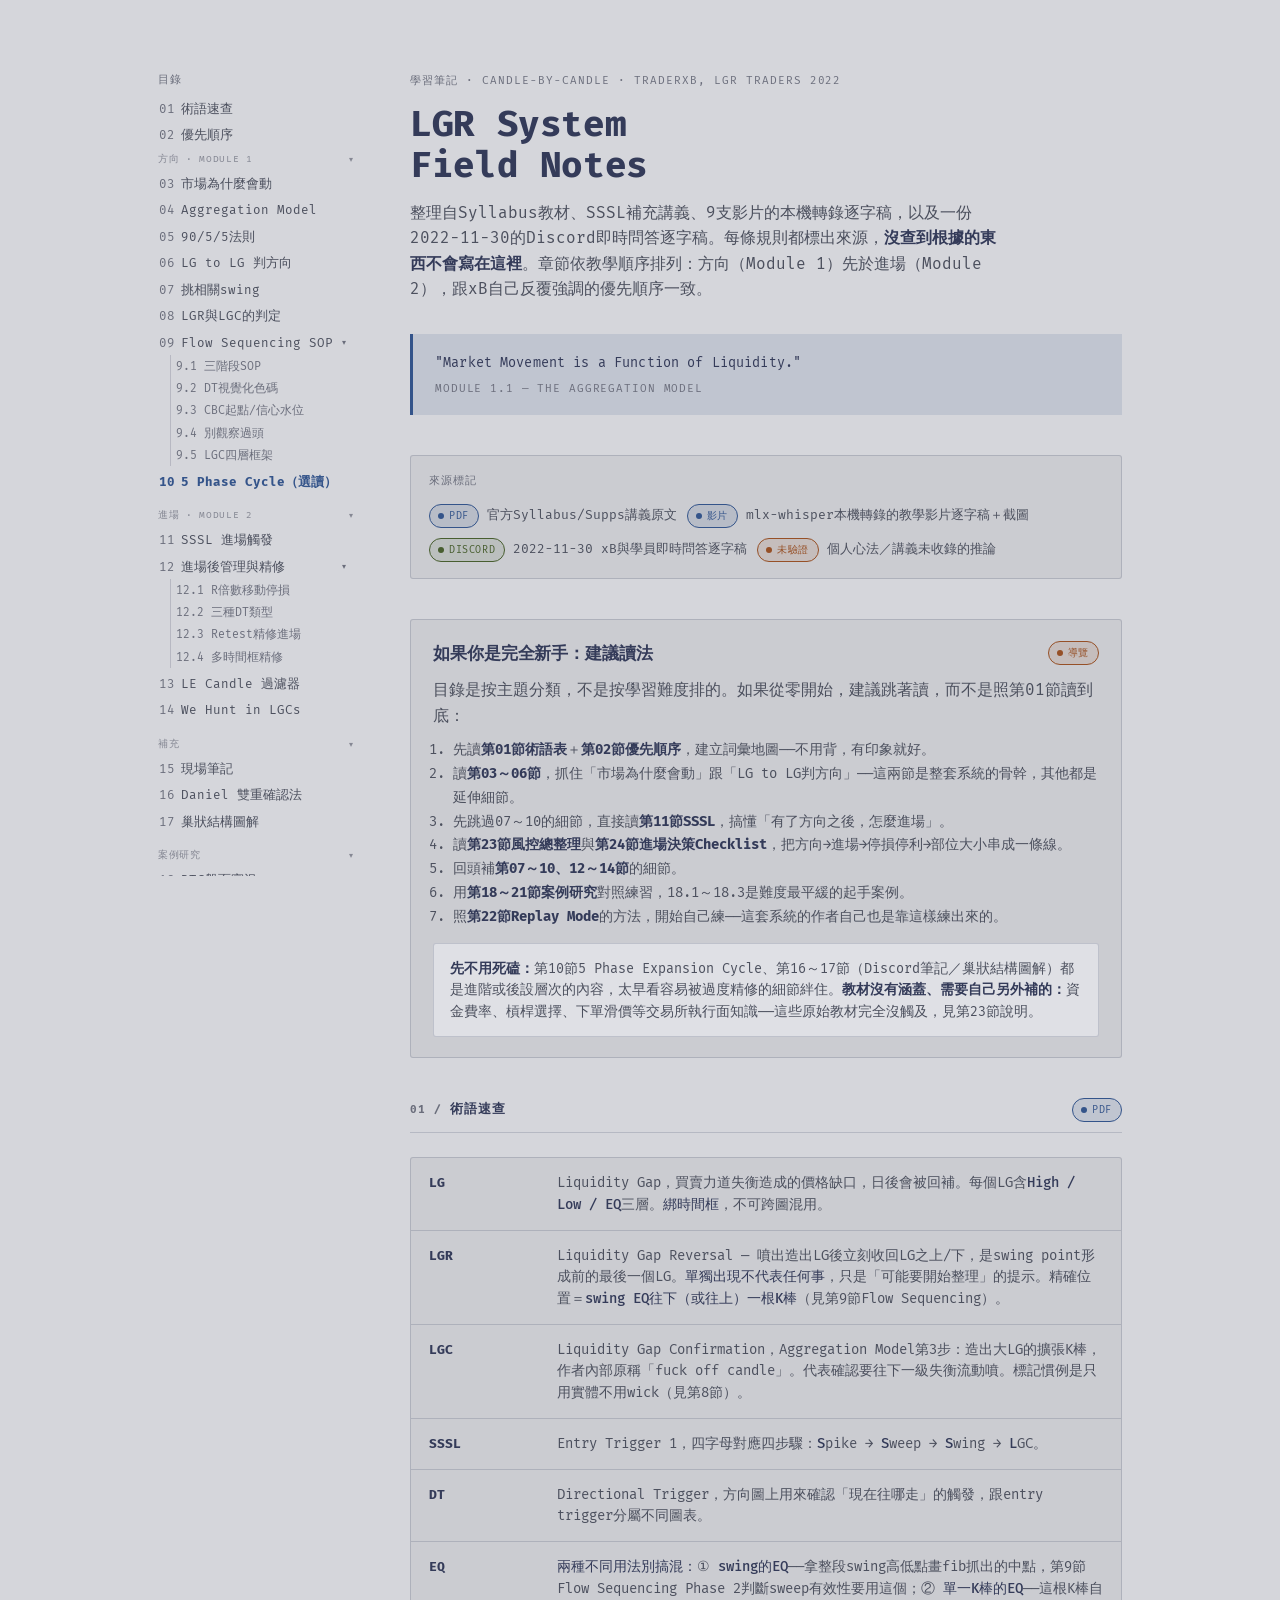
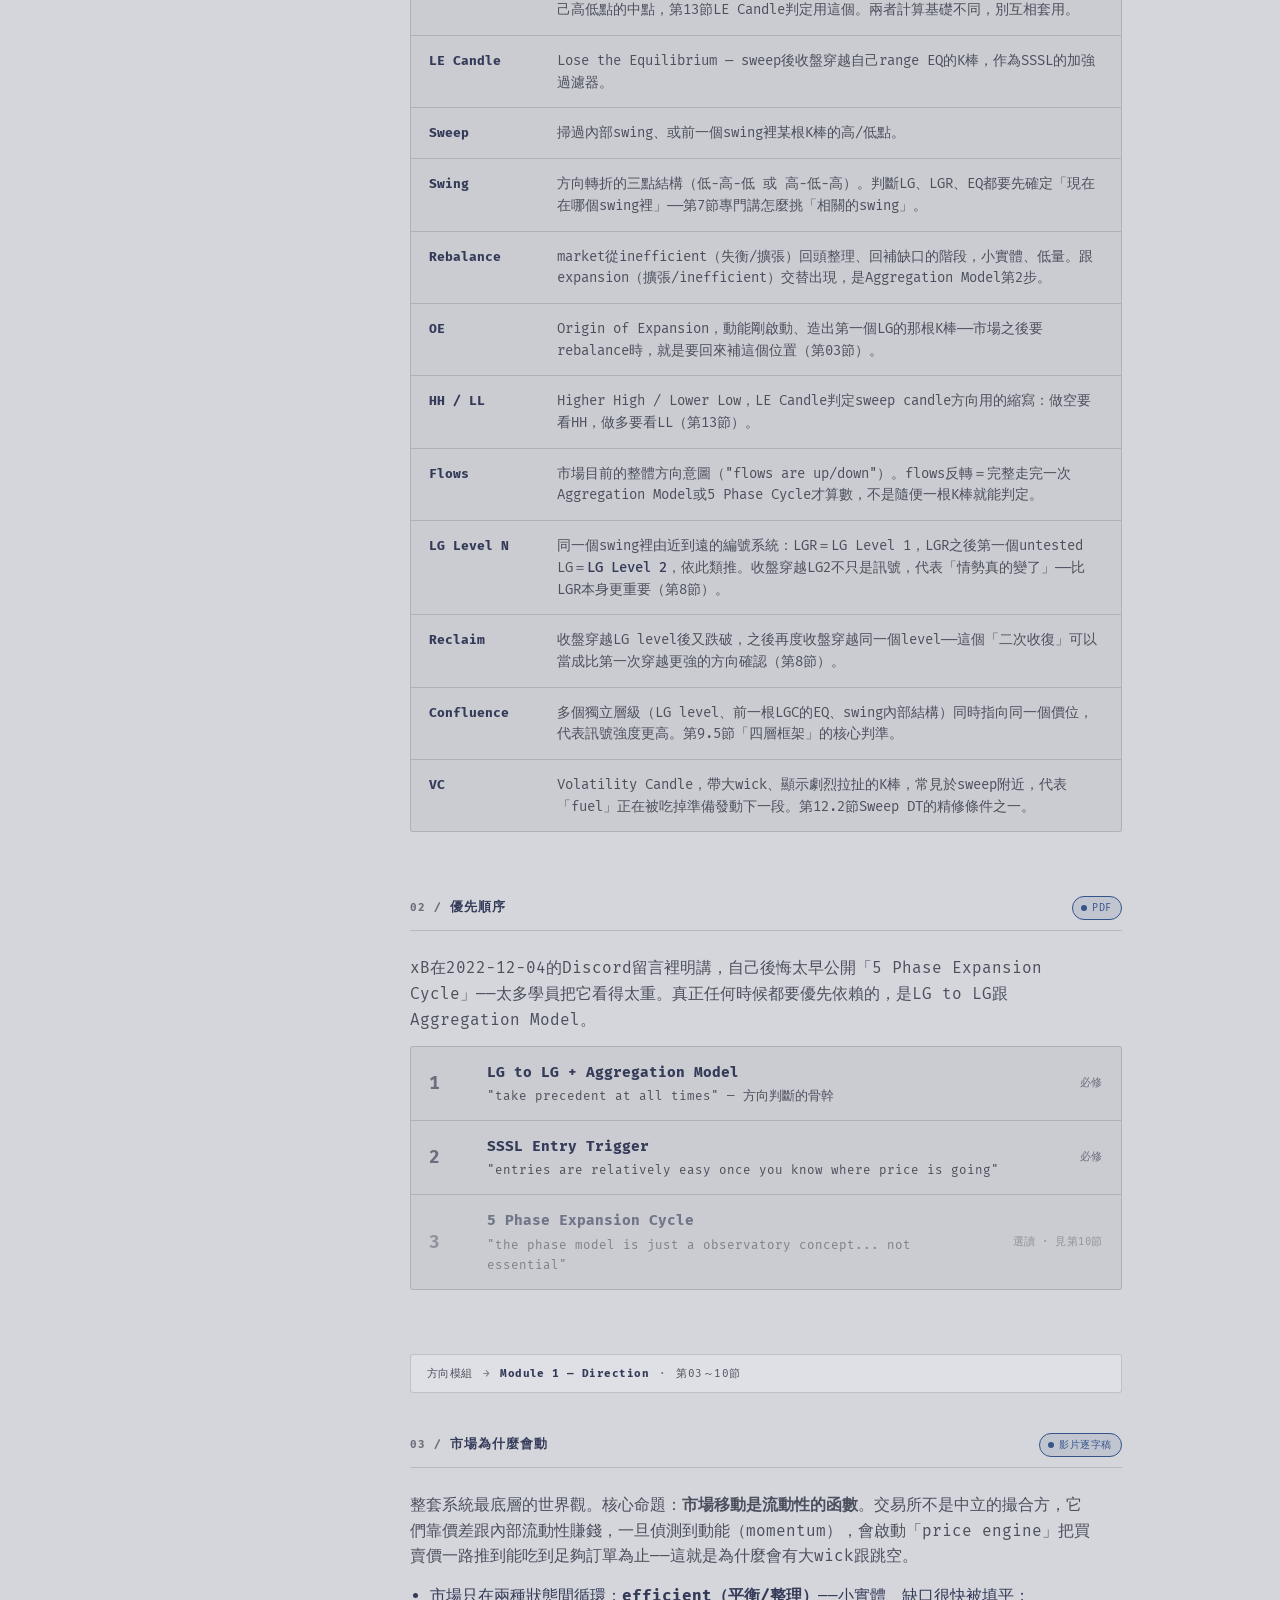
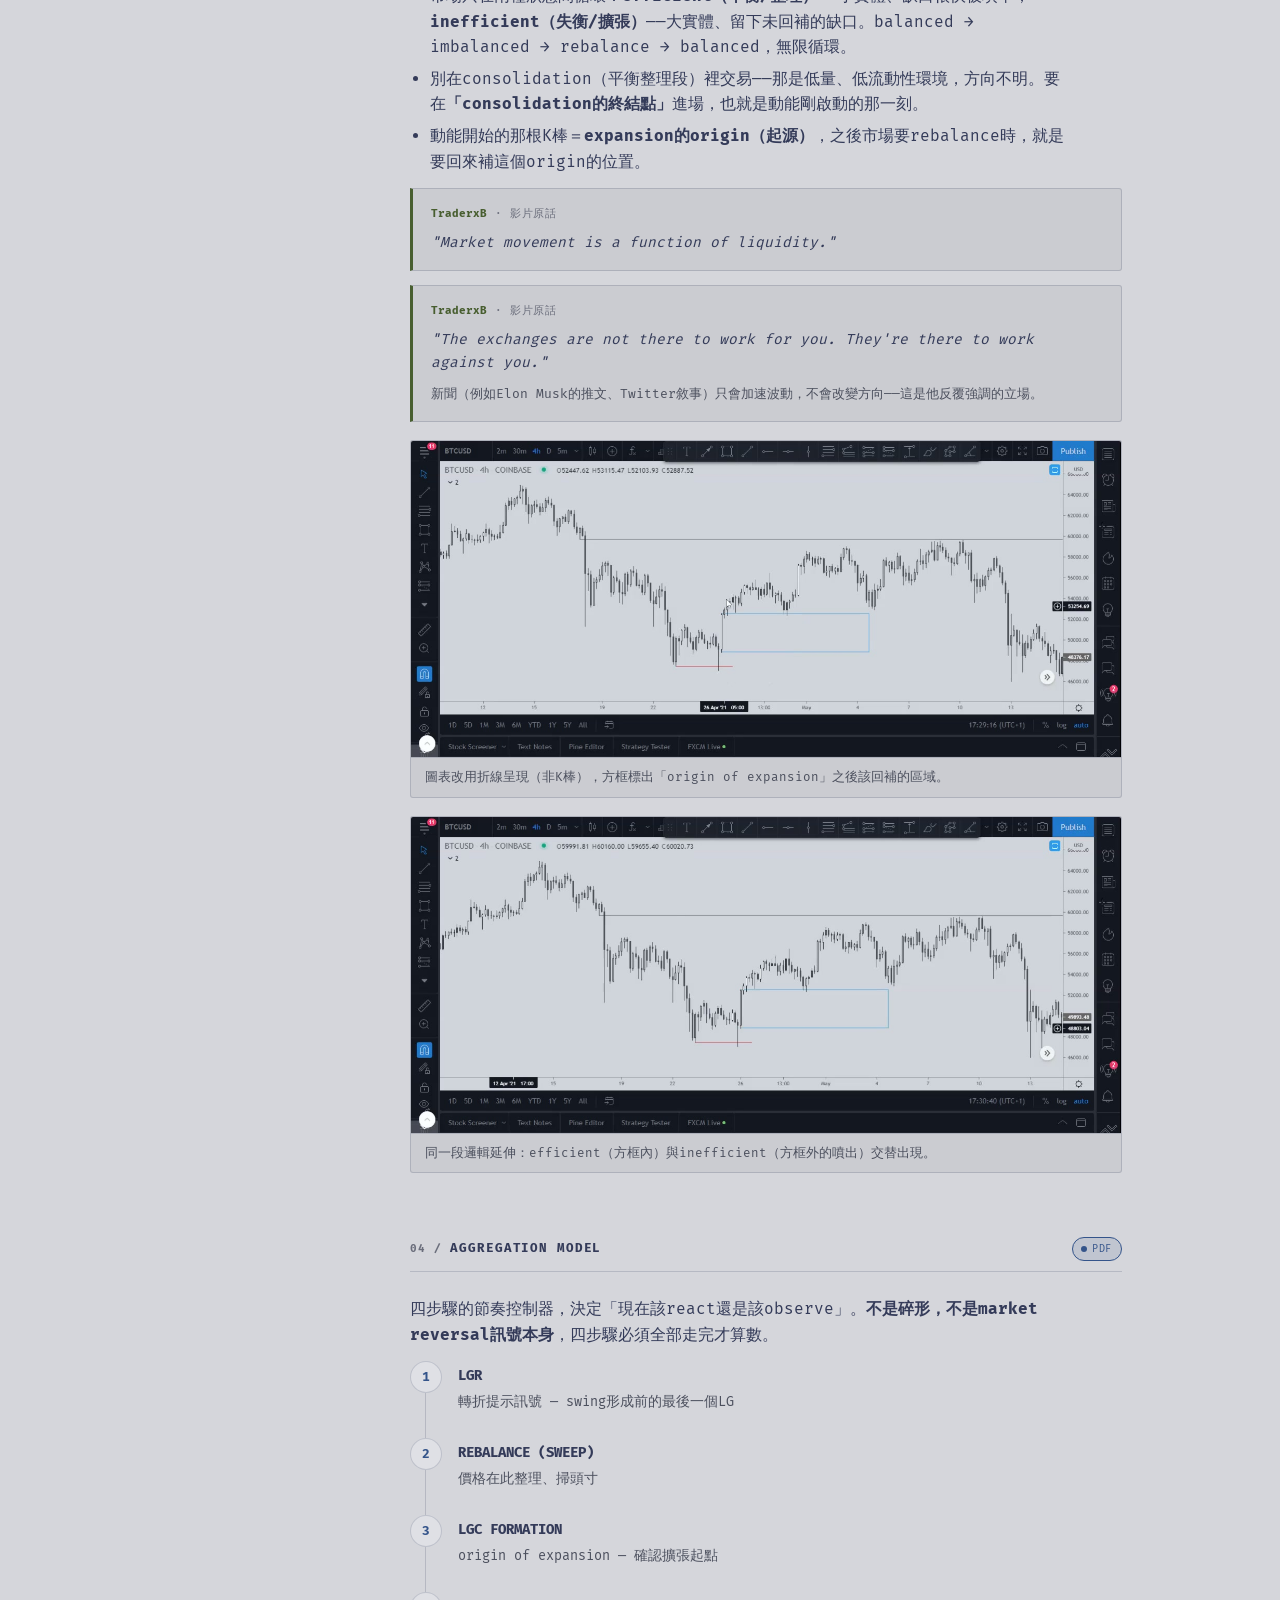
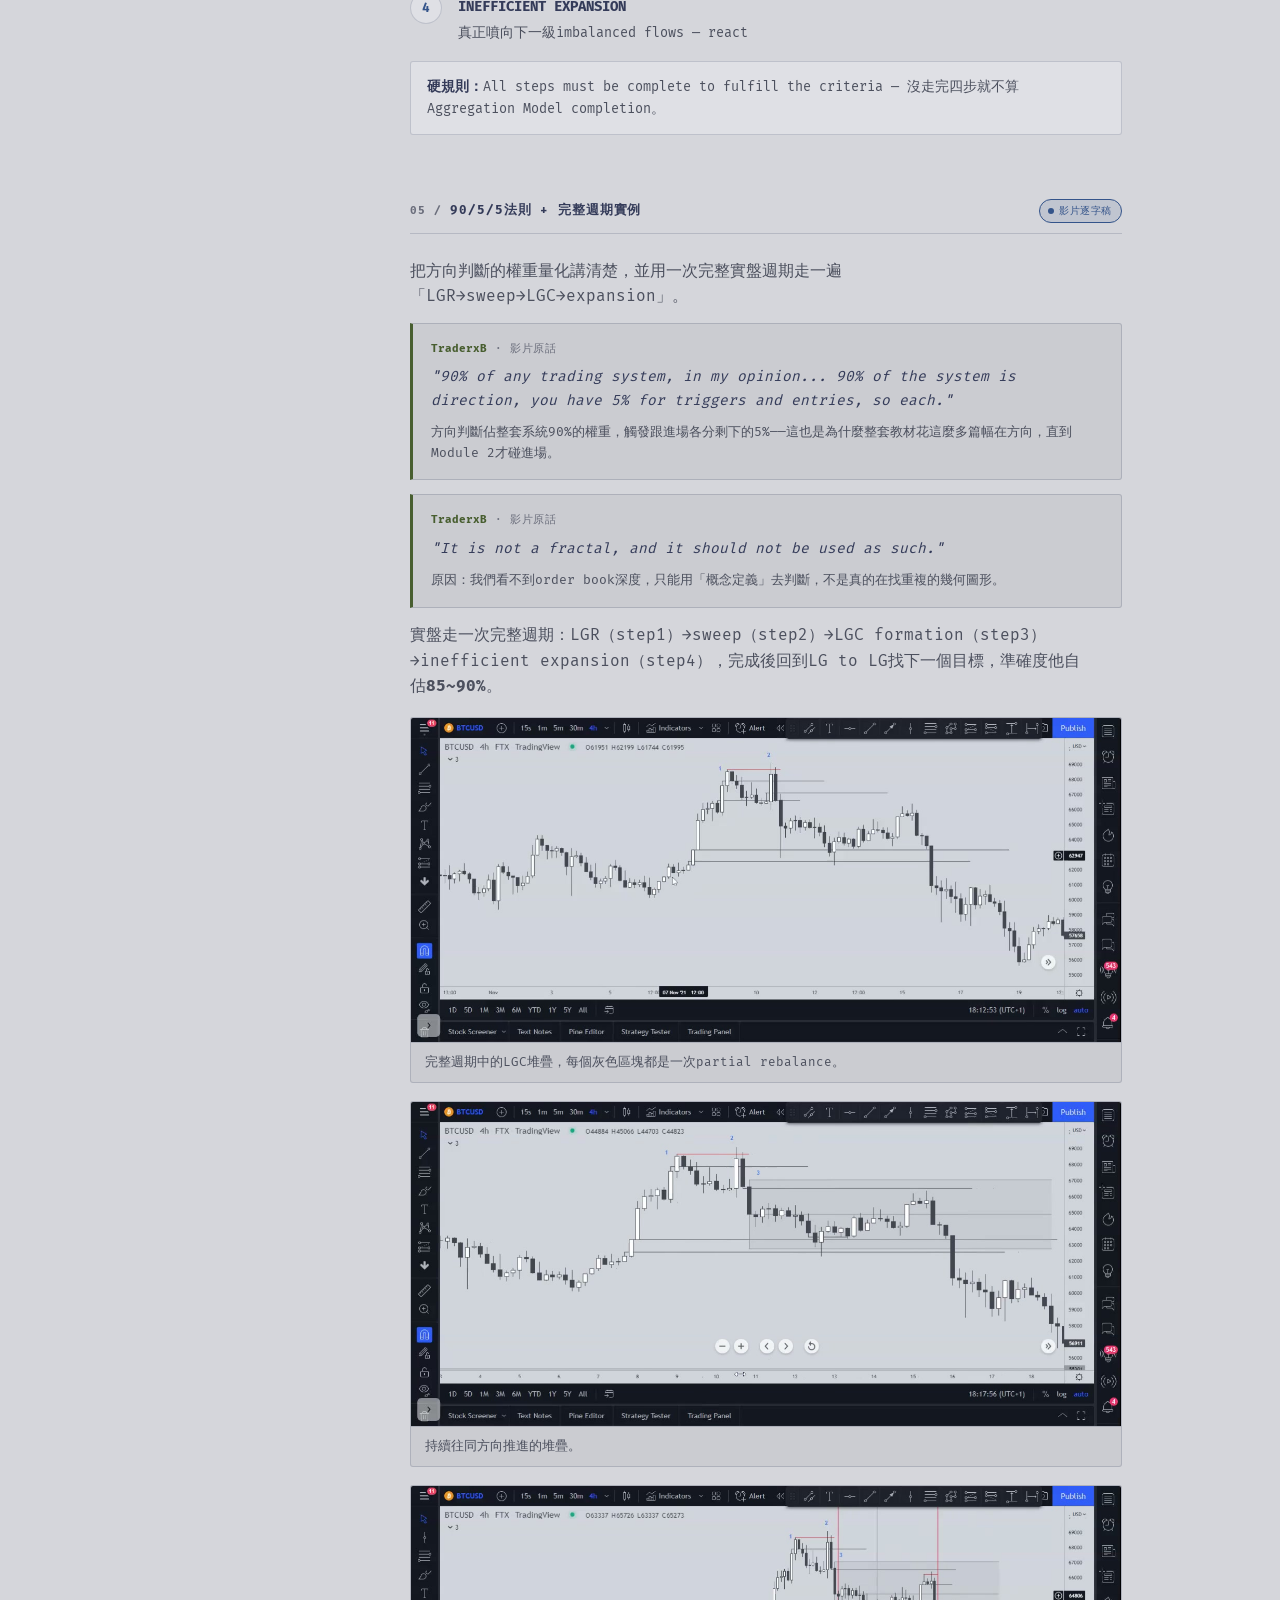
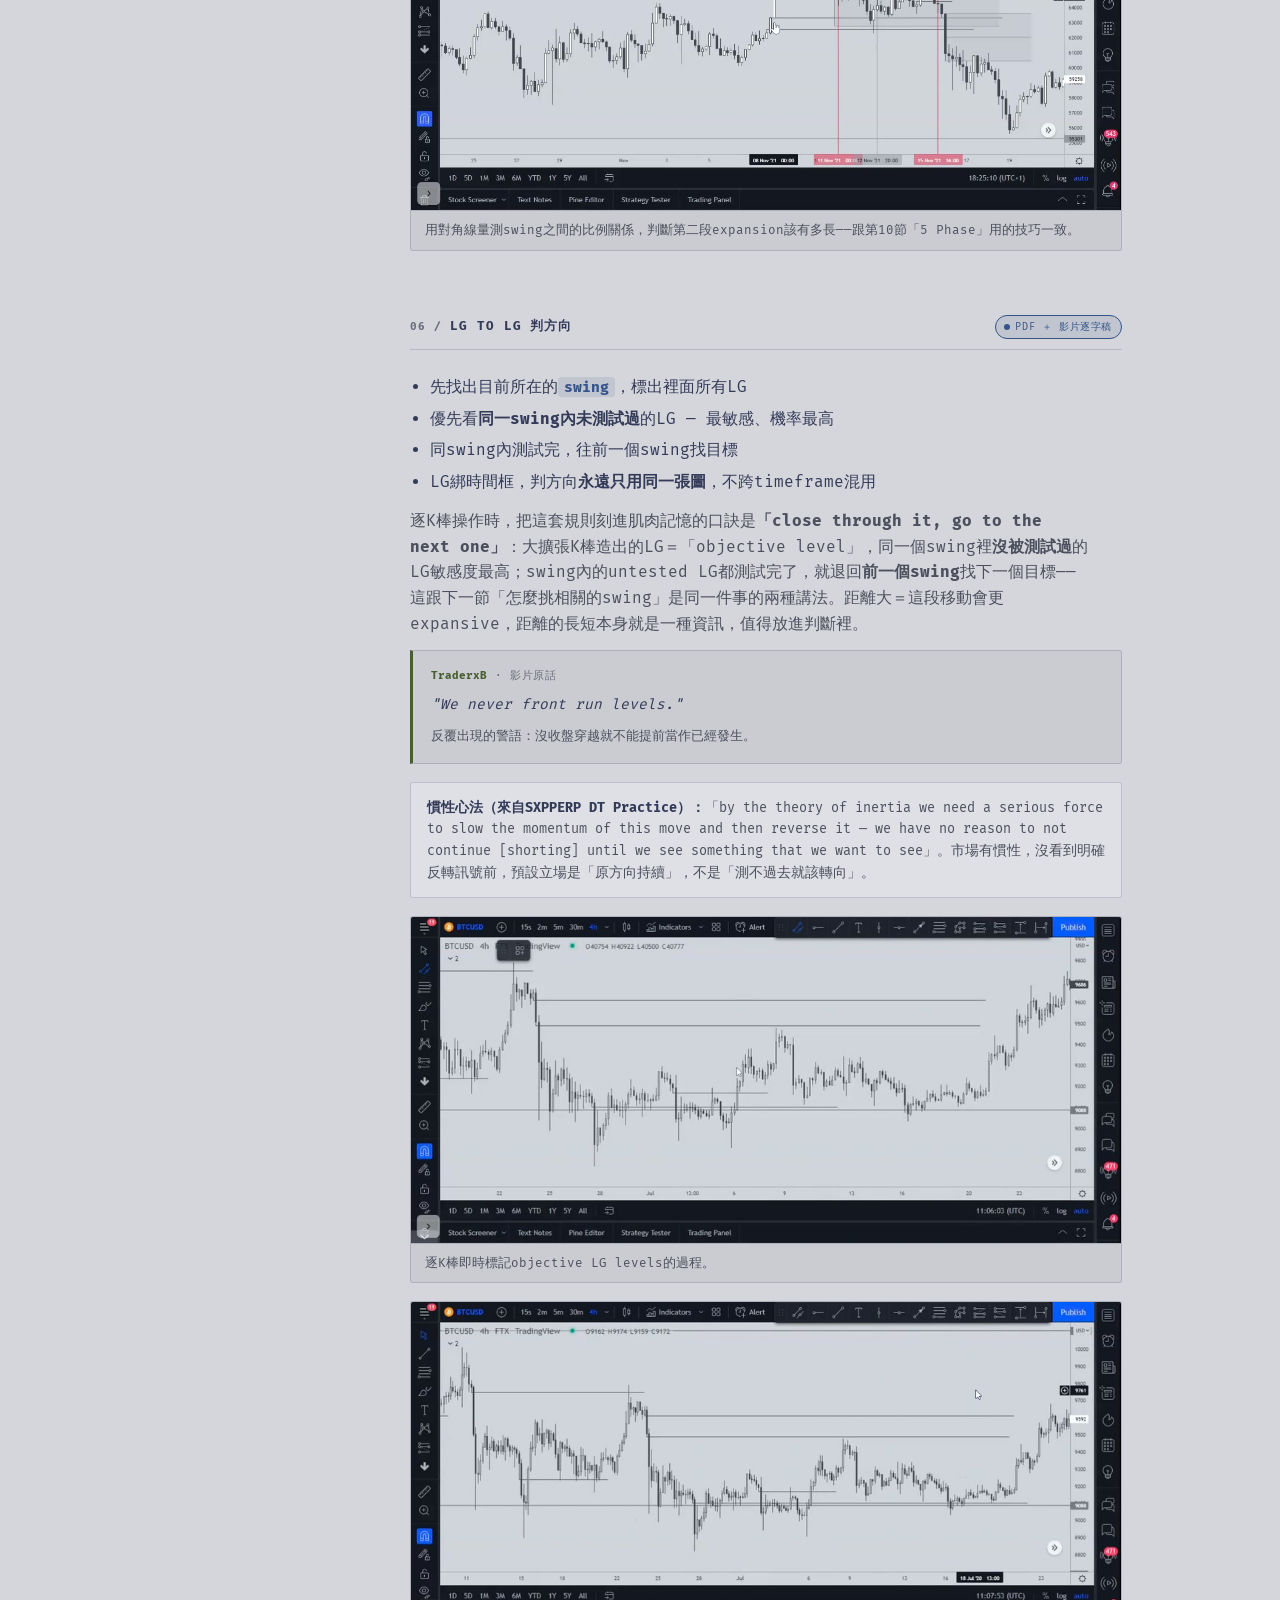
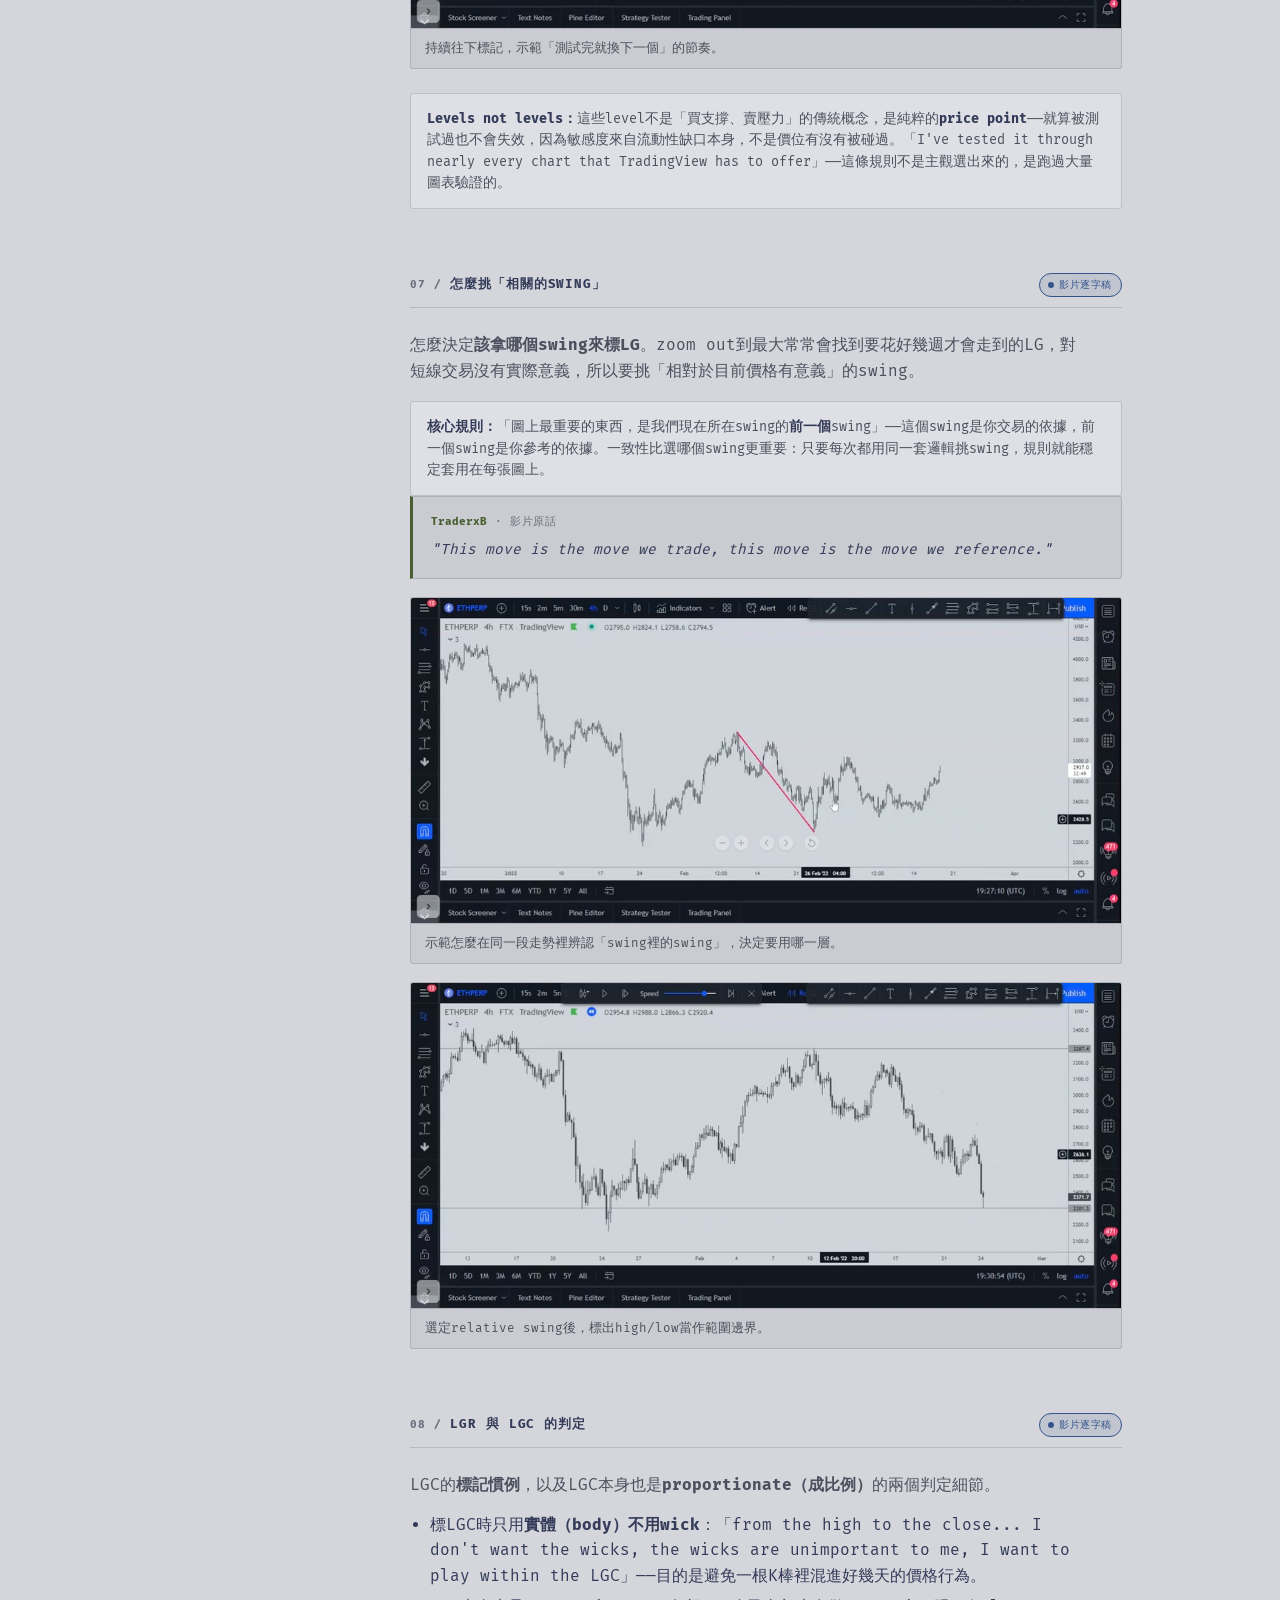
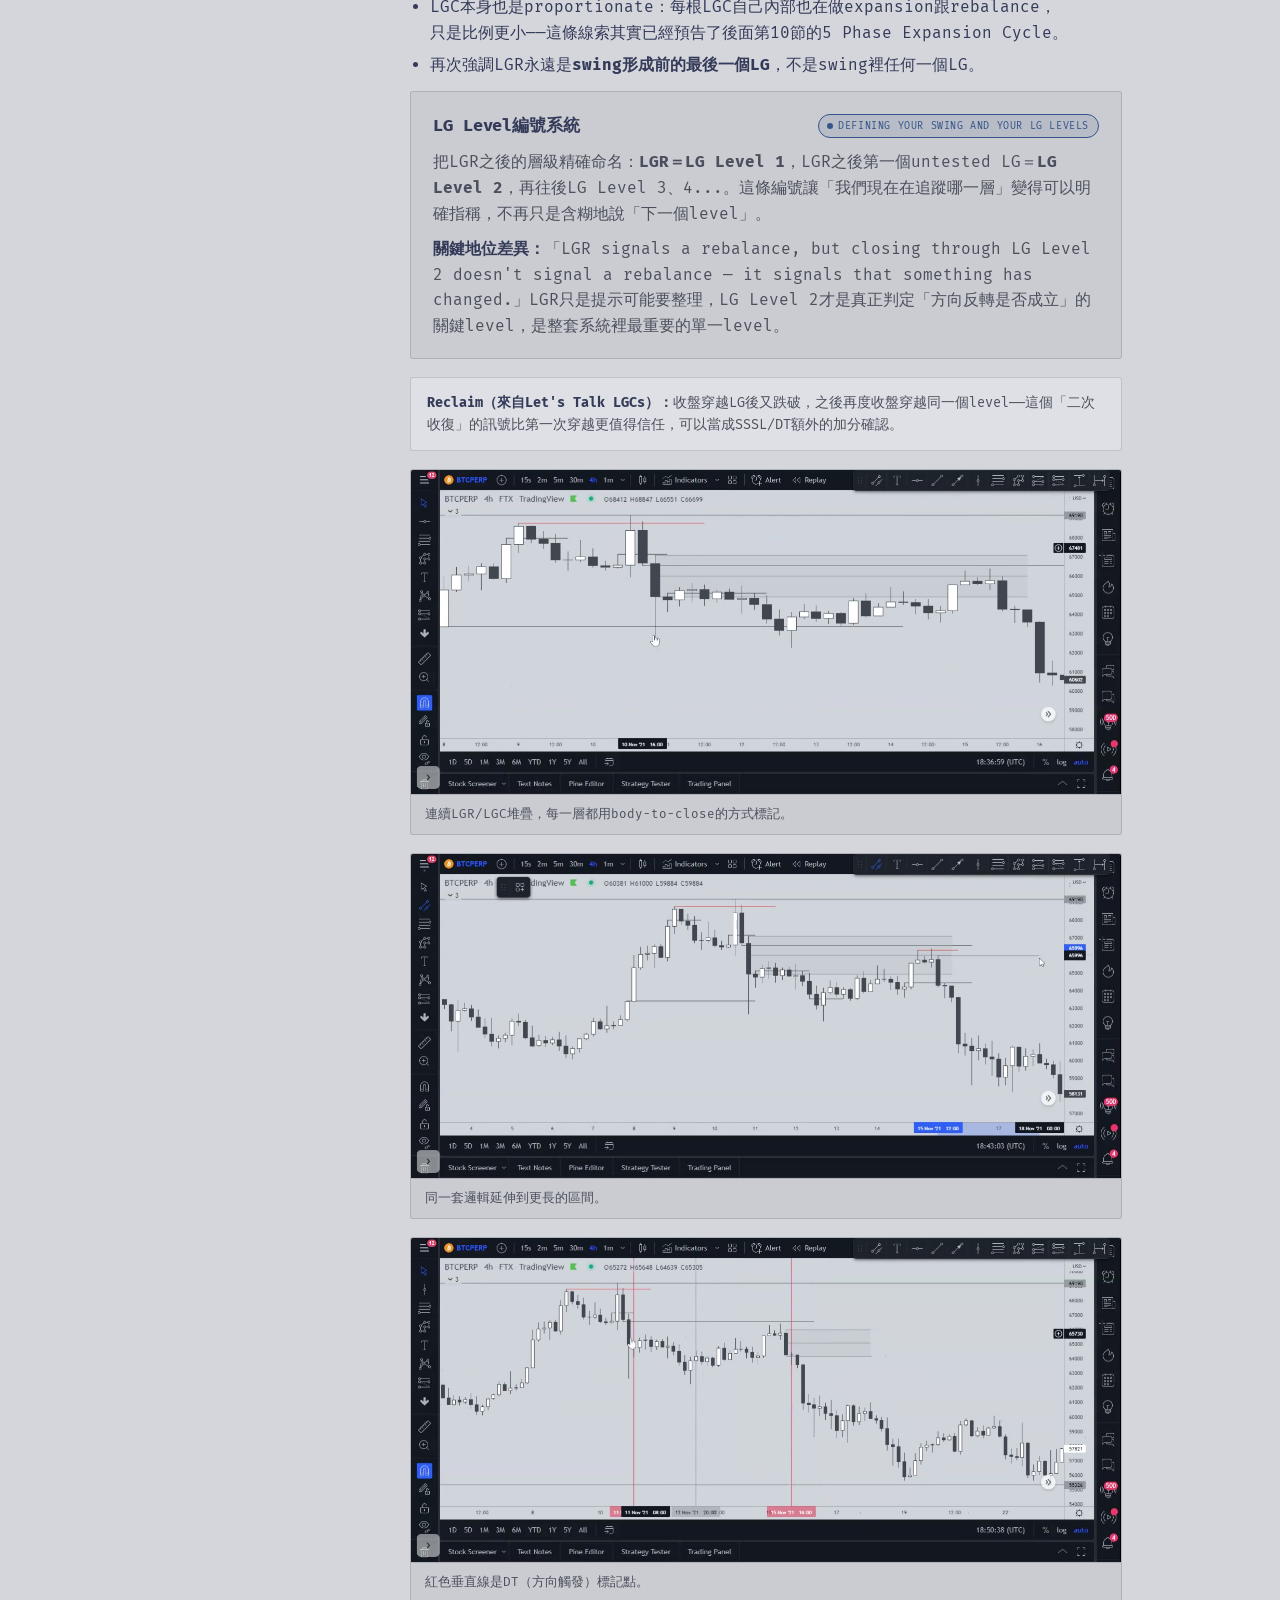
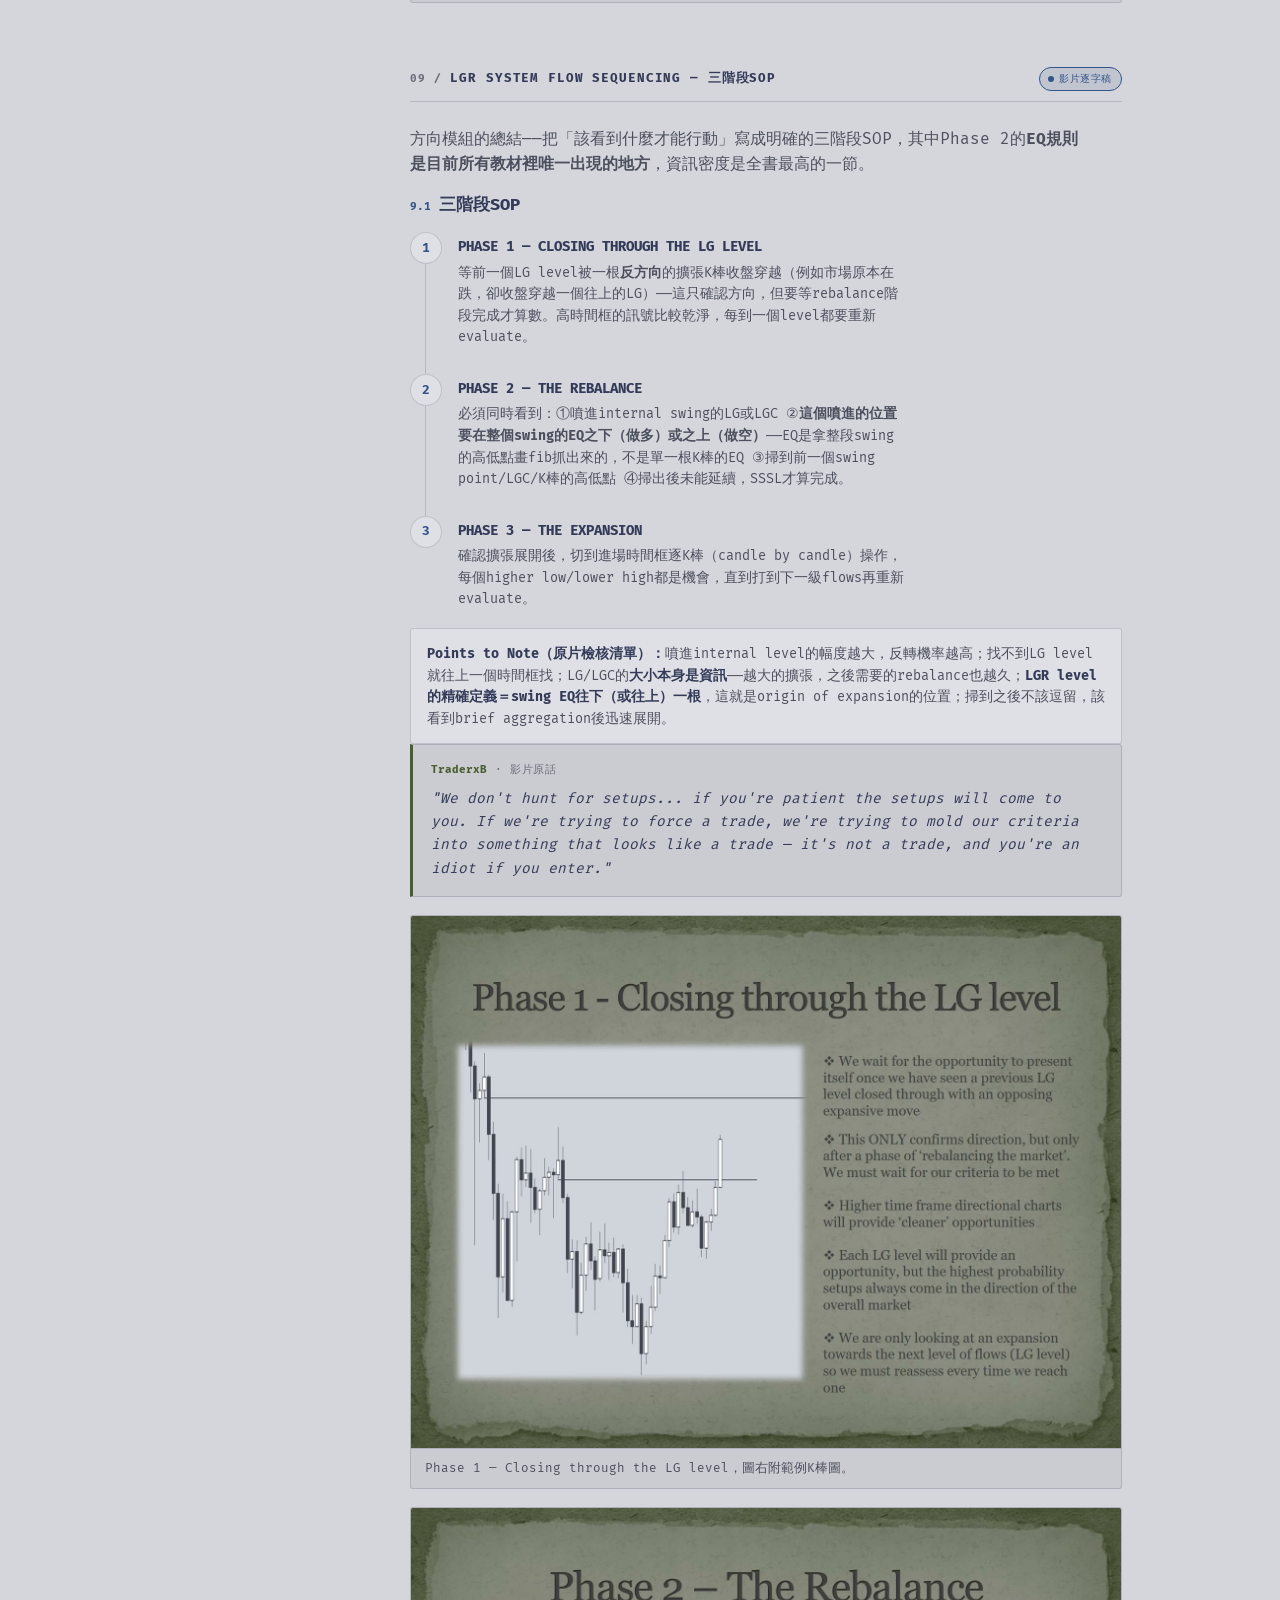
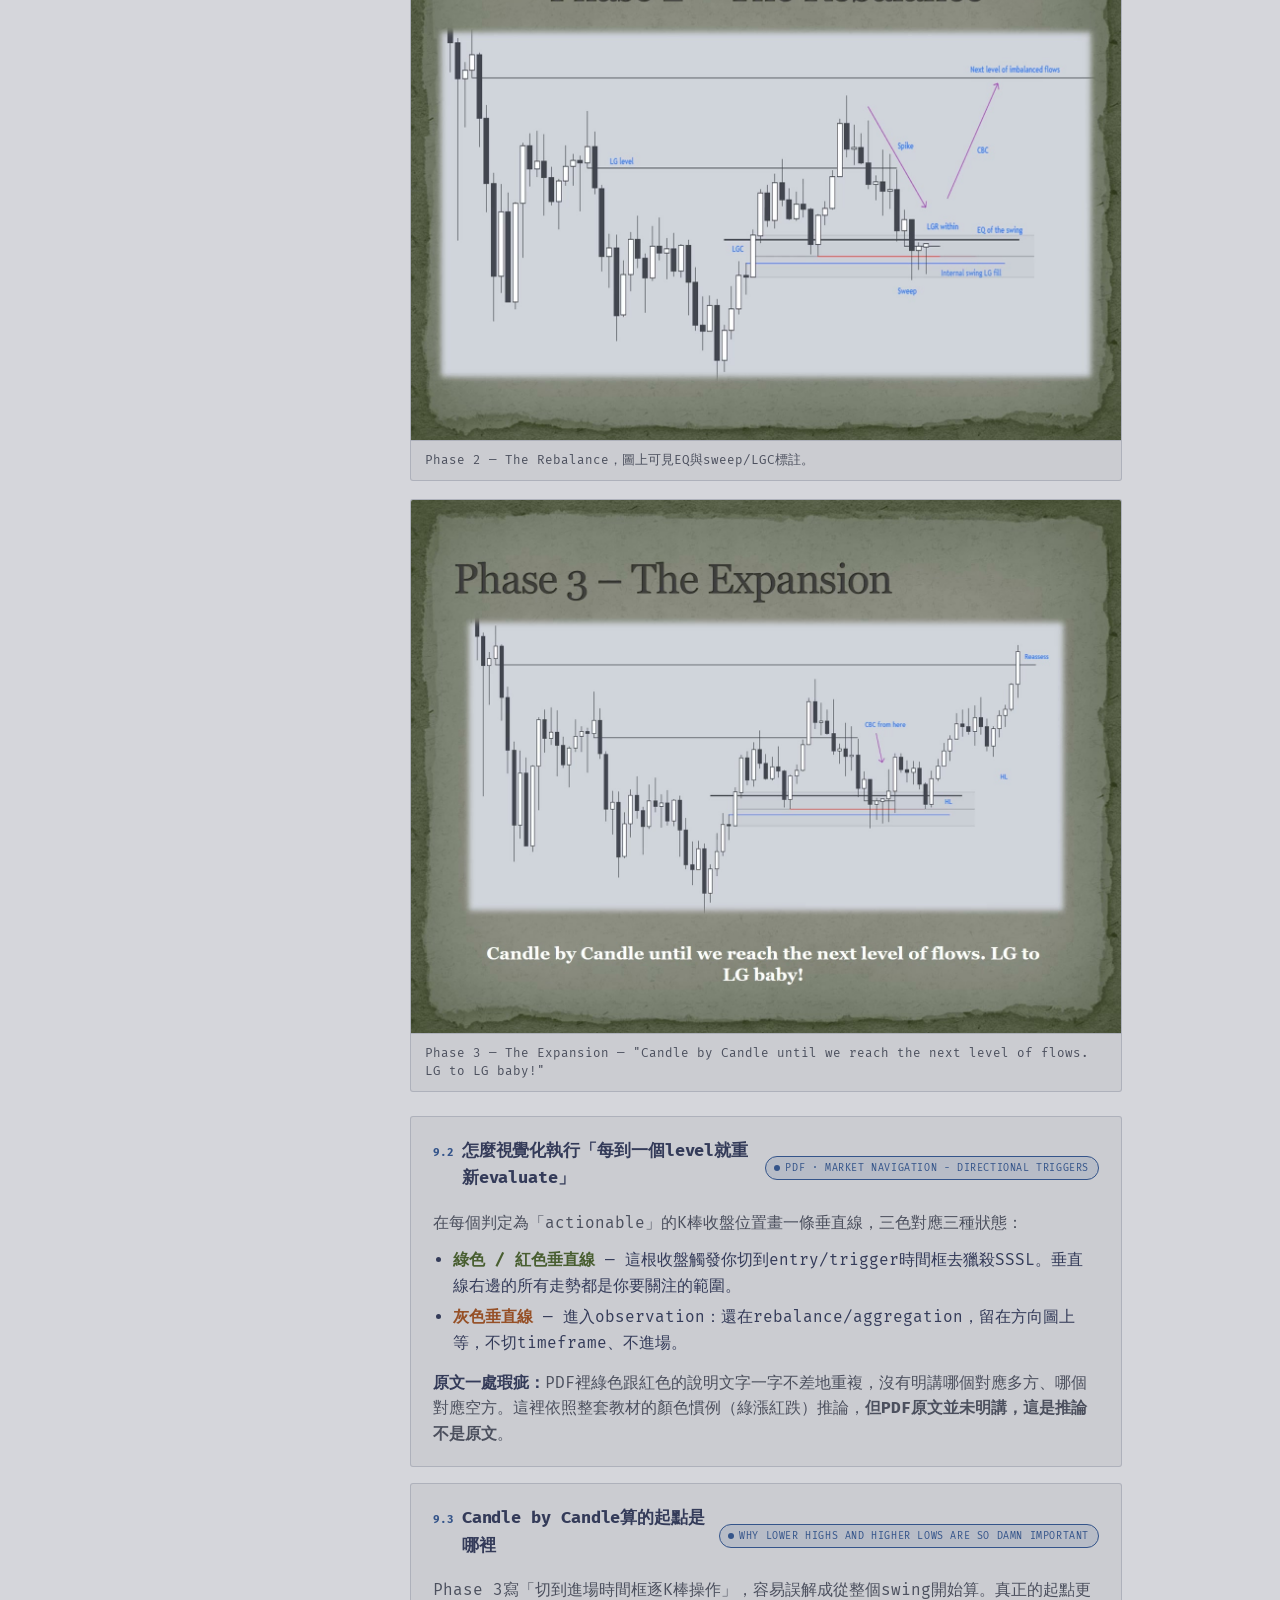
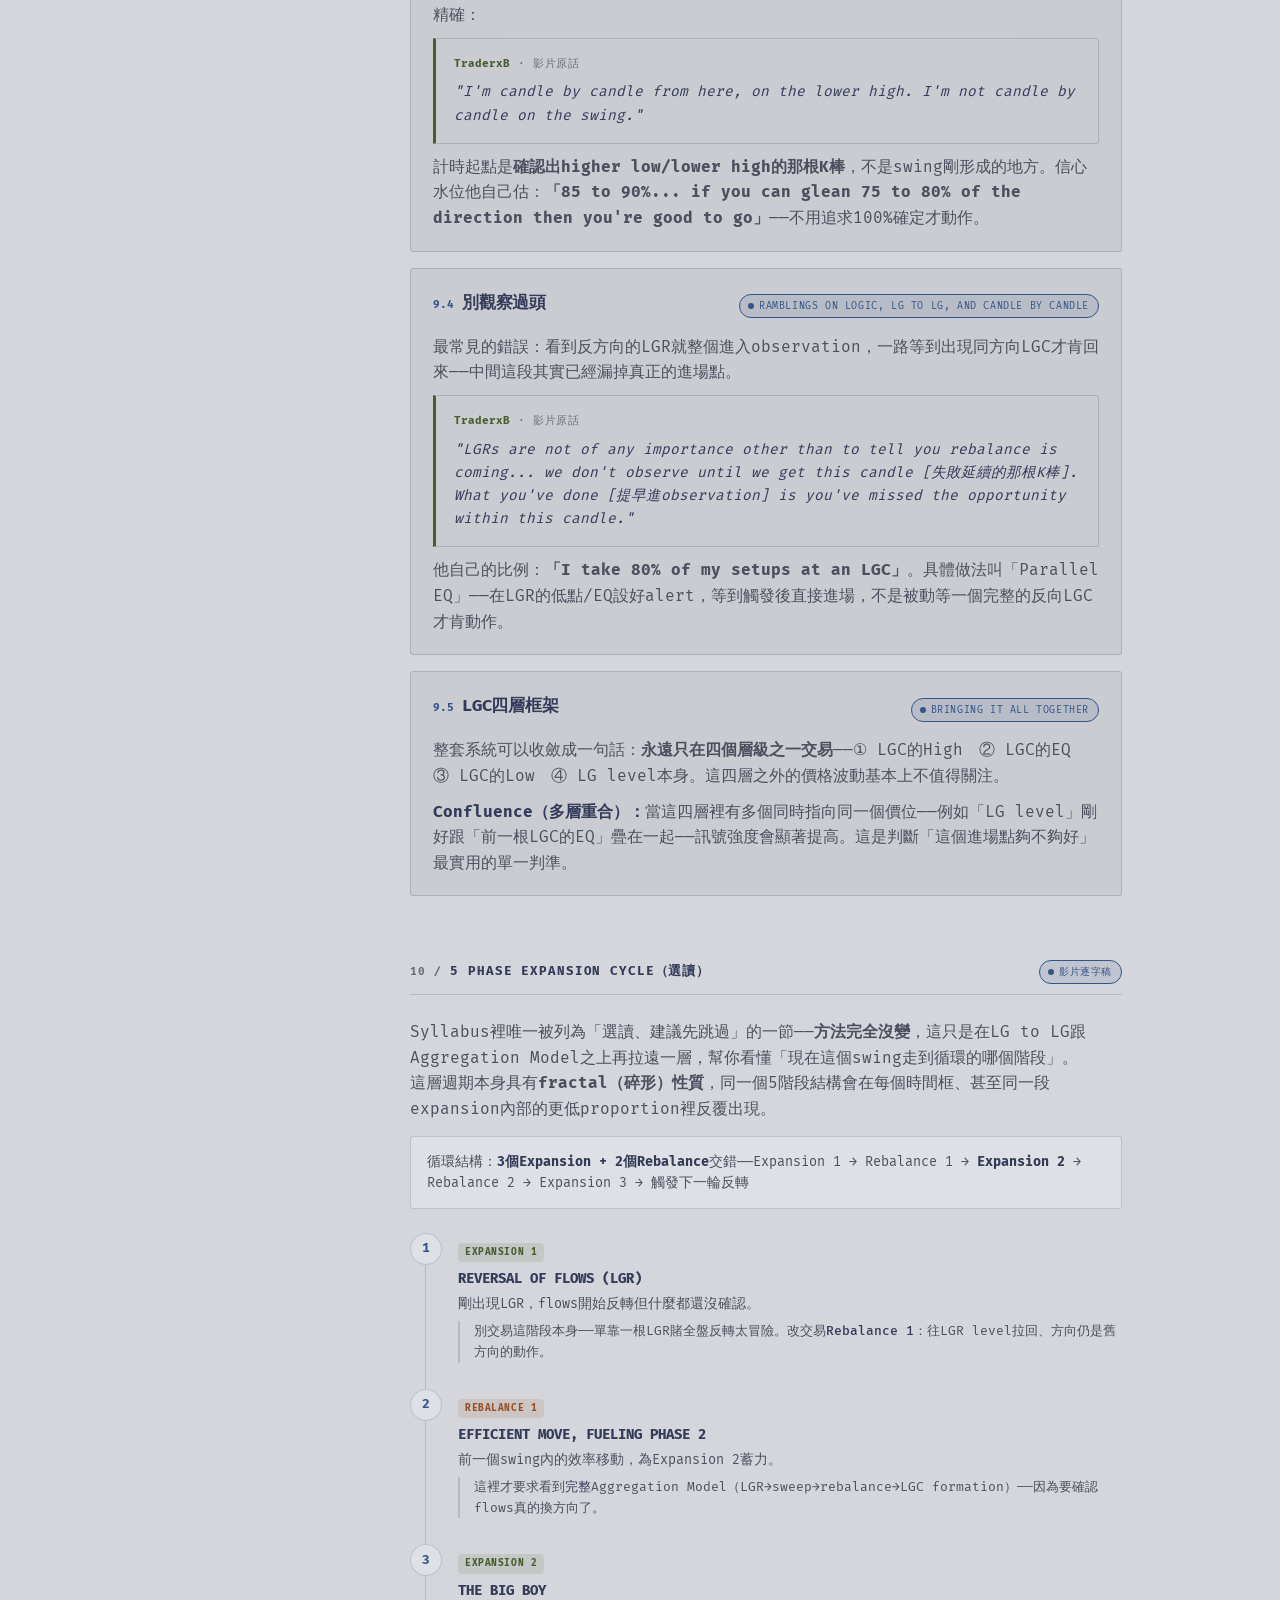
==== commit 63ef2537: "Restyle LGR field notes to match blog palette Swap the page's colour tokens and font-family to the e" ====
--- a/static/lgr-notes/index.html
+++ b/static/lgr-notes/index.html
@@ -6,70 +6,28 @@
 <meta name="robots" content="noindex, nofollow">
 <title>LGR Field Notes</title>
 <style>
-  @import url('https://fonts.googleapis.com/css2?family=IBM+Plex+Sans:ital,wght@0,400;0,500;0,600;0,700;1,400&family=IBM+Plex+Mono:wght@400;500;600&display=swap');
-
+  @import url('https://fonts.googleapis.com/css2?family=Fira+Mono:wght@400;500;700&display=swap');
+
+  /* Palette matched to kuoforit.github.io (risotto theme, tokyo-night-light) */
   :root{
-    --ground:      #EEF0F3;
-    --surface:     #FFFFFF;
-    --surface-2:   #F5F6F8;
-    --line:        #DBDFE5;
-    --ink:         #1B1F27;
-    --ink-soft:    #565D6B;
-    --ink-faint:   #8A90A0;
-
-    --level:       #2F6FE0;   /* structural: LG / EQ / rule */
-    --level-soft:  #2F6FE022;
-    --confirm:     #2F8F5C;   /* verified in source (PDF / Pine / Discord) */
-    --confirm-soft:#2F8F5C1e;
-    --pending:     #B4791A;   /* unverified / personal method */
-    --pending-soft:#B4791A20;
-    --reaction:    #C24C3D;   /* failure / invalidation examples */
-    --reaction-soft:#C24C3D1c;
-
-    --shadow: 0 1px 2px rgba(20,23,30,.06), 0 8px 24px -12px rgba(20,23,30,.12);
-  }
-
-  @media (prefers-color-scheme: dark){
-    :root:not([data-theme="light"]){
-      --ground:      #14171C;
-      --surface:     #1B1F27;
-      --surface-2:   #20242D;
-      --line:        #2B303B;
-      --ink:         #E7E7E2;
-      --ink-soft:    #9AA0AC;
-      --ink-faint:   #666D7B;
-
-      --level:       #6C9BFA;
-      --level-soft:  #6C9BFA26;
-      --confirm:     #57B37E;
-      --confirm-soft:#57B37E24;
-      --pending:     #D99A3D;
-      --pending-soft:#D99A3D24;
-      --reaction:    #E2685A;
-      --reaction-soft:#E2685A22;
-
-      --shadow: 0 1px 2px rgba(0,0,0,.4), 0 12px 32px -16px rgba(0,0,0,.6);
-    }
-  }
-  :root[data-theme="dark"]{
-    --ground:      #14171C;
-    --surface:     #1B1F27;
-    --surface-2:   #20242D;
-    --line:        #2B303B;
-    --ink:         #E7E7E2;
-    --ink-soft:    #9AA0AC;
-    --ink-faint:   #666D7B;
-
-    --level:       #6C9BFA;
-    --level-soft:  #6C9BFA26;
-    --confirm:     #57B37E;
-    --confirm-soft:#57B37E24;
-    --pending:     #D99A3D;
-    --pending-soft:#D99A3D24;
-    --reaction:    #E2685A;
-    --reaction-soft:#E2685A22;
-
-    --shadow: 0 1px 2px rgba(0,0,0,.4), 0 12px 32px -16px rgba(0,0,0,.6);
+    --ground:      #D5D6DB;   /* base00 — page bg */
+    --surface:     #CBCCD1;   /* base01 — off-bg, content surface */
+    --surface-2:   #DFE0E5;   /* base02 — inner-bg, code/quote surface */
+    --line:        #343B5930;   /* fg at low alpha — soft hairline, blog has no hard borders */
+    --ink:         #343B59;   /* base05 — fg */
+    --ink-soft:    #4C505E;   /* base04 — off-fg */
+    --ink-faint:   #6B6E7C;   /* between base03/base04, for faint labels */
+
+    --level:       #34548A;   /* base0D — link blue: structural (LG / EQ / rule) */
+    --level-soft:  #34548A22;
+    --confirm:     #485E30;   /* base0B — logo green: verified in source */
+    --confirm-soft:#485E301e;
+    --pending:     #965027;   /* base09 — unverified / personal method */
+    --pending-soft:#96502720;
+    --reaction:    #8C4351;   /* base0F — failure / invalidation examples */
+    --reaction-soft:#8C43511c;
+
+    --shadow: 0 1px 2px rgba(52,59,89,.08), 0 8px 24px -12px rgba(52,59,89,.16);
   }
 
   *{box-sizing:border-box;}
@@ -79,12 +37,12 @@
     margin:0;
     background:var(--ground);
     color:var(--ink);
-    font-family:'IBM Plex Sans', -apple-system, "PingFang TC", "Noto Sans TC", sans-serif;
-    font-size:15.5px;
-    line-height:1.65;
+    font-family:'Fira Mono', ui-monospace, SFMono-Regular, Menlo, monospace;
+    font-size:16px;
+    line-height:1.6;
     -webkit-font-smoothing:antialiased;
   }
-  .mono{ font-family:'IBM Plex Mono', ui-monospace, SFMono-Regular, Menlo, monospace; }
+  .mono{ font-family:'Fira Mono', ui-monospace, SFMono-Regular, Menlo, monospace; }
 
   .layout{
     display:grid;
@@ -107,7 +65,7 @@
     overflow-y:auto;
   }
   .toc-title{
-    font-family:'IBM Plex Mono', monospace;
+    font-family:'Fira Mono', monospace;
     font-size:10.5px;
     text-transform:uppercase;
     letter-spacing:.08em;
@@ -123,7 +81,7 @@
     border:none;
     padding:0;
     margin:14px 0 4px;
-    font-family:'IBM Plex Mono', monospace;
+    font-family:'Fira Mono', monospace;
     font-size:9.5px;
     text-transform:uppercase;
     letter-spacing:.07em;
@@ -155,7 +113,7 @@
   .toc a:hover{ color:var(--ink); }
   .toc a.active{ color:var(--level); border-left-color:var(--level); font-weight:600; }
   .toc .num{
-    font-family:'IBM Plex Mono', monospace;
+    font-family:'Fira Mono', monospace;
     color:var(--ink-faint);
     margin-right:6px;
   }
@@ -189,7 +147,7 @@
 
   /* ---------- header ---------- */
   .eyebrow{
-    font-family:'IBM Plex Mono', monospace;
+    font-family:'Fira Mono', monospace;
     font-size:11px;
     letter-spacing:.09em;
     text-transform:uppercase;
@@ -218,7 +176,7 @@
     padding:18px 22px;
     border-left:3px solid var(--level);
     background:var(--level-soft);
-    font-family:'IBM Plex Mono', monospace;
+    font-family:'Fira Mono', monospace;
     font-size:13.5px;
     letter-spacing:.01em;
     color:var(--ink);
@@ -232,13 +190,13 @@
     gap:10px;
     padding:16px 18px;
     border:1px solid var(--line);
-    border-radius:10px;
+    border-radius:3px;
     background:var(--surface);
     margin-bottom:40px;
   }
   .legend-title{
     width:100%;
-    font-family:'IBM Plex Mono', monospace;
+    font-family:'Fira Mono', monospace;
     font-size:11px;
     text-transform:uppercase;
     letter-spacing:.08em;
@@ -253,10 +211,10 @@
     gap:10px;
     margin:0 0 40px;
     padding:10px 16px;
-    border-radius:8px;
+    border-radius:3px;
     background:var(--surface-2);
     border:1px solid var(--line);
-    font-family:'IBM Plex Mono', monospace;
+    font-family:'Fira Mono', monospace;
     font-size:11px;
     letter-spacing:.04em;
     color:var(--ink-soft);
@@ -269,7 +227,7 @@
     display:inline-flex;
     align-items:center;
     gap:5px;
-    font-family:'IBM Plex Mono', monospace;
+    font-family:'Fira Mono', monospace;
     font-size:10px;
     letter-spacing:.06em;
     text-transform:uppercase;
@@ -287,7 +245,7 @@
 
   .tag-mini{
     display:inline-block;
-    font-family:'IBM Plex Mono', monospace;
+    font-family:'Fira Mono', monospace;
     font-size:9.5px;
     font-weight:600;
     letter-spacing:.06em;
@@ -311,7 +269,7 @@
   .figure{
     margin:18px 0;
     border:1px solid var(--line);
-    border-radius:10px;
+    border-radius:3px;
     overflow:hidden;
     background:var(--surface);
   }
@@ -324,7 +282,7 @@
     line-height:1.5;
   }
   .figure-cap b{ color:var(--ink); font-weight:600; }
-  .figure-cap .ts{ font-family:'IBM Plex Mono', monospace; font-size:11px; color:var(--ink-faint); }
+  .figure-cap .ts{ font-family:'Fira Mono', monospace; font-size:11px; color:var(--ink-faint); }
 
   /* ---------- section scaffolding ---------- */
   section{ margin-bottom:64px; }
@@ -338,7 +296,7 @@
     margin-bottom:24px;
   }
   h2{
-    font-family:'IBM Plex Mono', monospace;
+    font-family:'Fira Mono', monospace;
     font-size:12.5px;
     font-weight:600;
     text-transform:uppercase;
@@ -347,7 +305,7 @@
     margin:0;
   }
   h2 b{ color:var(--ink); }
-  .sec-num{ font-family:'IBM Plex Mono', monospace; font-size:11px; color:var(--ink-faint); }
+  .sec-num{ font-family:'Fira Mono', monospace; font-size:11px; color:var(--ink-faint); }
 
   h3{ font-size:17px; font-weight:600; margin:0 0 8px; letter-spacing:-.005em; }
   p{ margin:0 0 14px; max-width:68ch; color:var(--ink); }
@@ -356,7 +314,7 @@
   ul.plain li{ margin-bottom:6px; max-width:64ch; }
 
   code.term{
-    font-family:'IBM Plex Mono', monospace;
+    font-family:'Fira Mono', monospace;
     font-weight:600;
     color:var(--level);
     background:var(--level-soft);
@@ -370,7 +328,7 @@
     display:grid;
     grid-template-columns:1fr;
     border:1px solid var(--line);
-    border-radius:10px;
+    border-radius:3px;
     overflow:hidden;
     background:var(--surface);
   }
@@ -383,7 +341,7 @@
   }
   .gloss-row:last-child{ border-bottom:none; }
   .gloss-term{
-    font-family:'IBM Plex Mono', monospace;
+    font-family:'Fira Mono', monospace;
     font-weight:600;
     font-size:13px;
     color:var(--ink);
@@ -408,7 +366,7 @@
     background:var(--surface-2);
     border:1px solid var(--line);
     display:flex; align-items:center; justify-content:center;
-    font-family:'IBM Plex Mono', monospace;
+    font-family:'Fira Mono', monospace;
     font-size:13px; font-weight:600;
     color:var(--level);
     position:relative;
@@ -423,7 +381,7 @@
   }
   .step-body{ padding-top:4px; }
   .step-label{
-    font-family:'IBM Plex Mono', monospace;
+    font-family:'Fira Mono', monospace;
     font-weight:600;
     font-size:14px;
     color:var(--ink);
@@ -436,7 +394,7 @@
     padding:14px 16px;
     background:var(--surface-2);
     border:1px solid var(--line);
-    border-radius:8px;
+    border-radius:3px;
     font-size:13.5px;
     color:var(--ink-soft);
   }
@@ -446,7 +404,7 @@
   .card{
     background:var(--surface);
     border:1px solid var(--line);
-    border-radius:10px;
+    border-radius:3px;
     padding:20px 22px;
     margin-bottom:16px;
   }
@@ -455,7 +413,7 @@
   .card-head h3{ display:flex; align-items:baseline; gap:8px; }
 
   .subnum{
-    font-family:'IBM Plex Mono', monospace;
+    font-family:'Fira Mono', monospace;
     font-size:11px;
     font-weight:600;
     color:var(--level);
@@ -490,13 +448,13 @@
     background:var(--surface);
     border:1px solid var(--line);
     border-left:3px solid var(--confirm);
-    border-radius:0 8px 8px 0;
+    border-radius:0 3px 3px 0;
     margin-bottom:14px;
   }
   .quote:last-child{ margin-bottom:0; }
   .quote-meta{
     display:flex; align-items:center; gap:8px;
-    font-family:'IBM Plex Mono', monospace;
+    font-family:'Fira Mono', monospace;
     font-size:11px;
     color:var(--ink-faint);
     text-transform:uppercase;
@@ -507,13 +465,13 @@
   .quote-note{ font-size:13px; color:var(--ink-soft); font-style:normal; margin-top:2px; }
 
   /* ---------- priority ladder ---------- */
-  .ladder{ display:flex; flex-direction:column; gap:0; border:1px solid var(--line); border-radius:10px; overflow:hidden; background:var(--surface); }
+  .ladder{ display:flex; flex-direction:column; gap:0; border:1px solid var(--line); border-radius:3px; overflow:hidden; background:var(--surface); }
   .rung{ display:grid; grid-template-columns:44px 1fr auto; gap:14px; align-items:center; padding:14px 18px; border-bottom:1px solid var(--line); }
   .rung:last-child{ border-bottom:none; opacity:.6; }
-  .rung-rank{ font-family:'IBM Plex Mono', monospace; font-size:18px; font-weight:700; color:var(--ink-faint); }
+  .rung-rank{ font-family:'Fira Mono', monospace; font-size:18px; font-weight:700; color:var(--ink-faint); }
   .rung-name{ font-weight:600; font-size:14.5px; }
   .rung-desc{ font-size:12.5px; color:var(--ink-soft); margin-top:2px; }
-  .rung-tag{ font-family:'IBM Plex Mono', monospace; font-size:10.5px; text-transform:uppercase; letter-spacing:.05em; color:var(--ink-faint); white-space:nowrap; }
+  .rung-tag{ font-family:'Fira Mono', monospace; font-size:10.5px; text-transform:uppercase; letter-spacing:.05em; color:var(--ink-faint); white-space:nowrap; }
 
   footer{
     margin-top:80px;
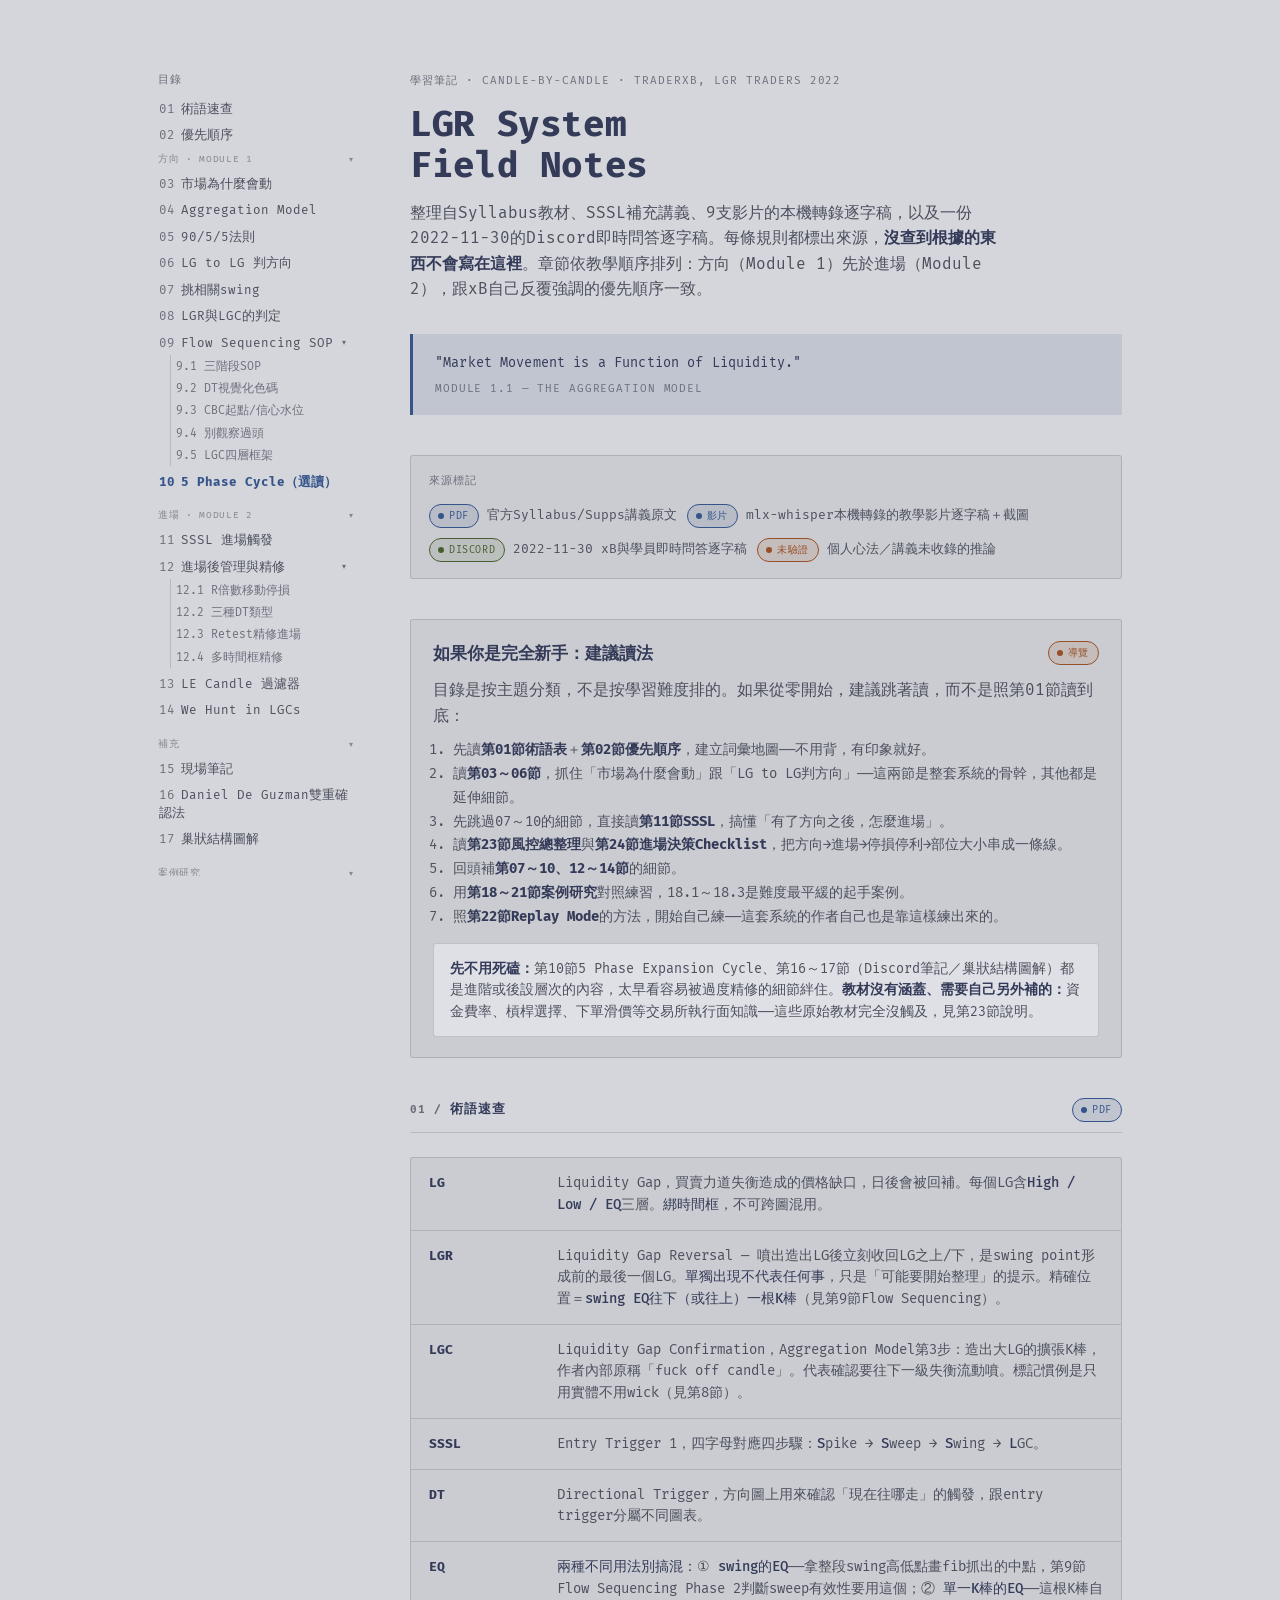
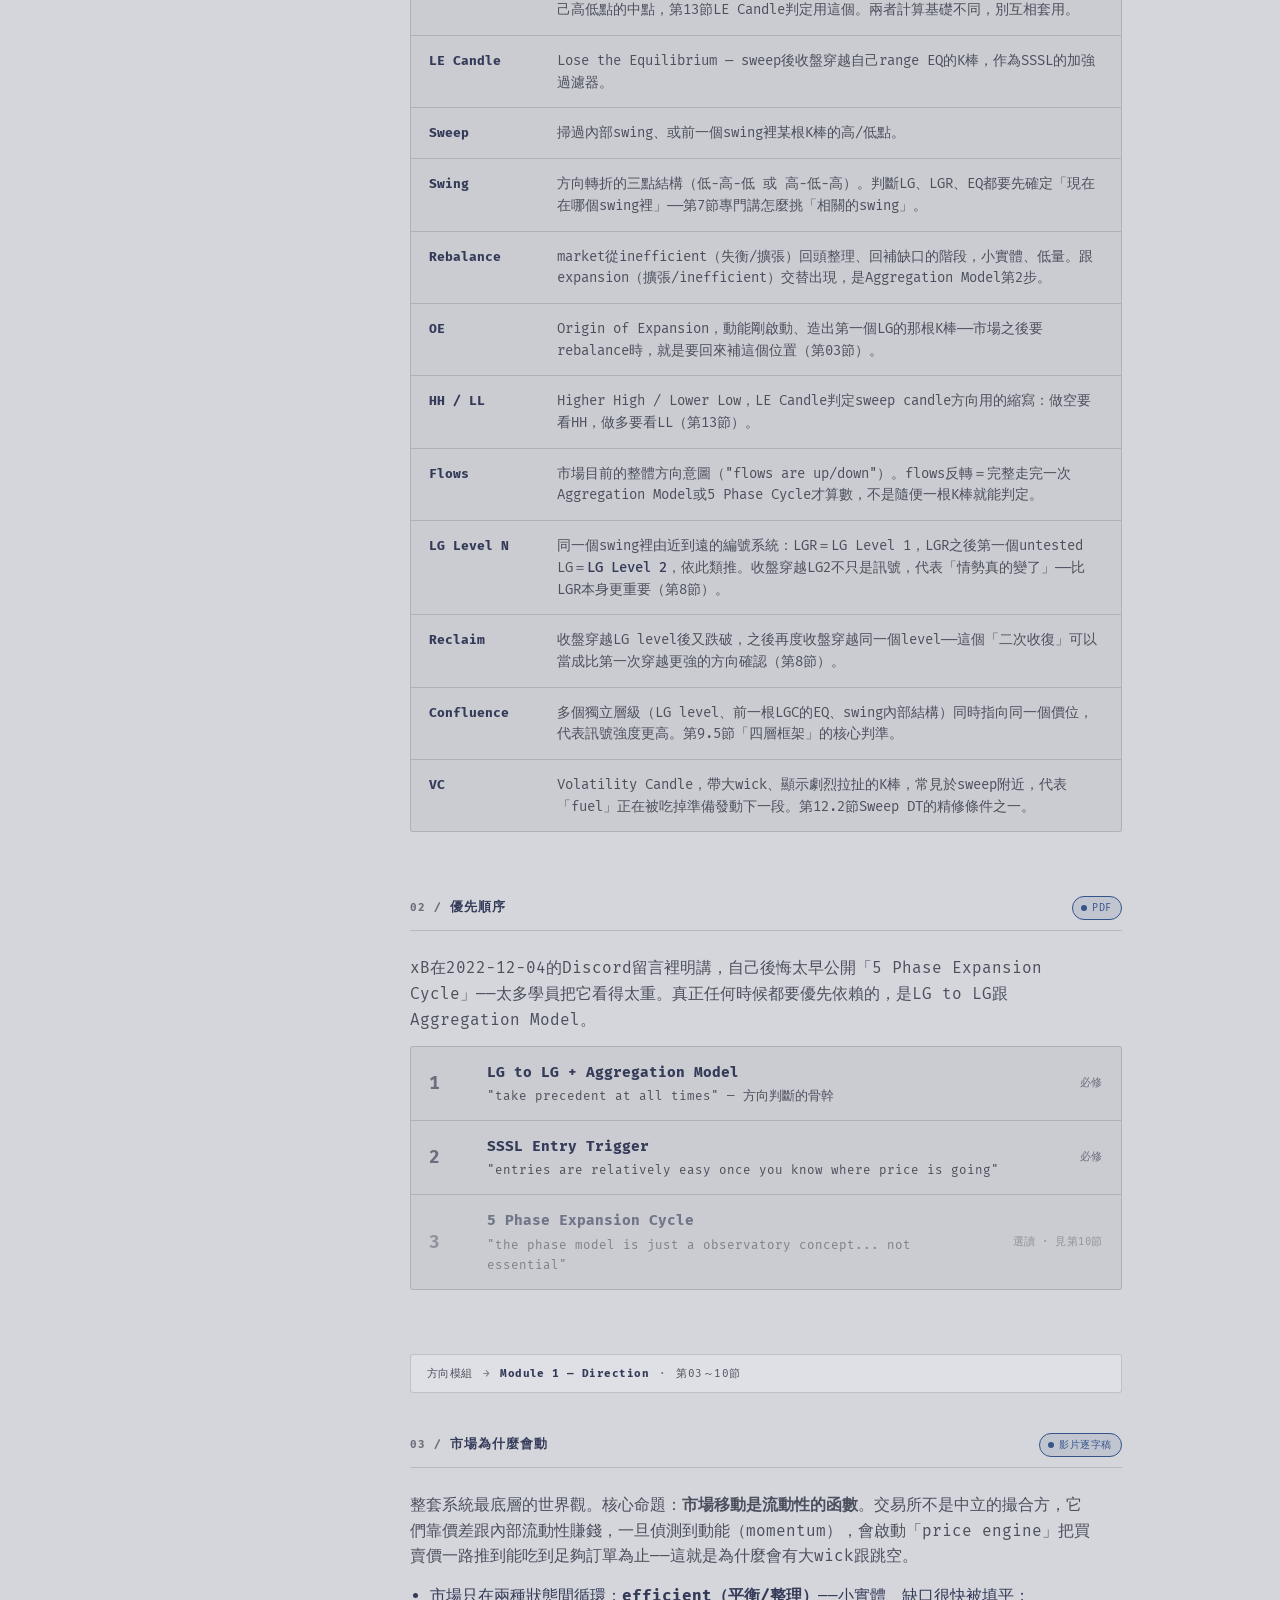
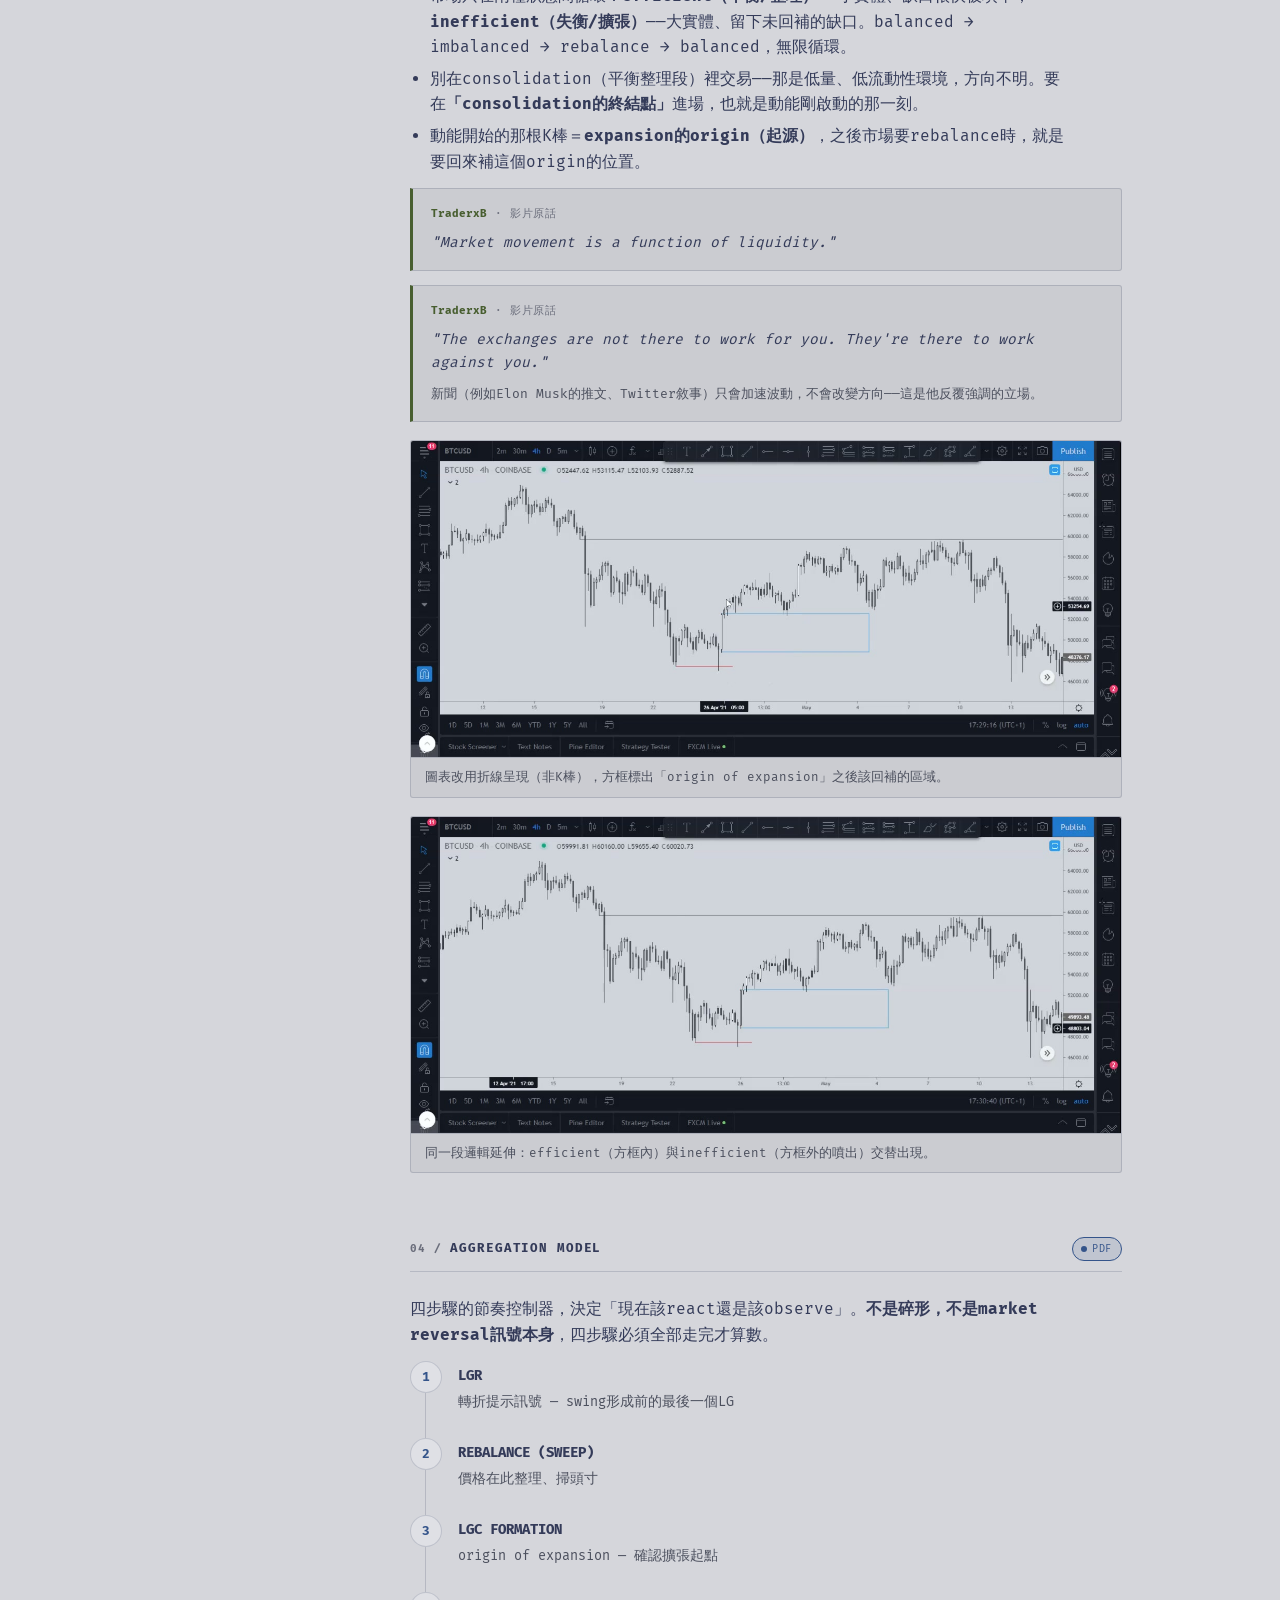
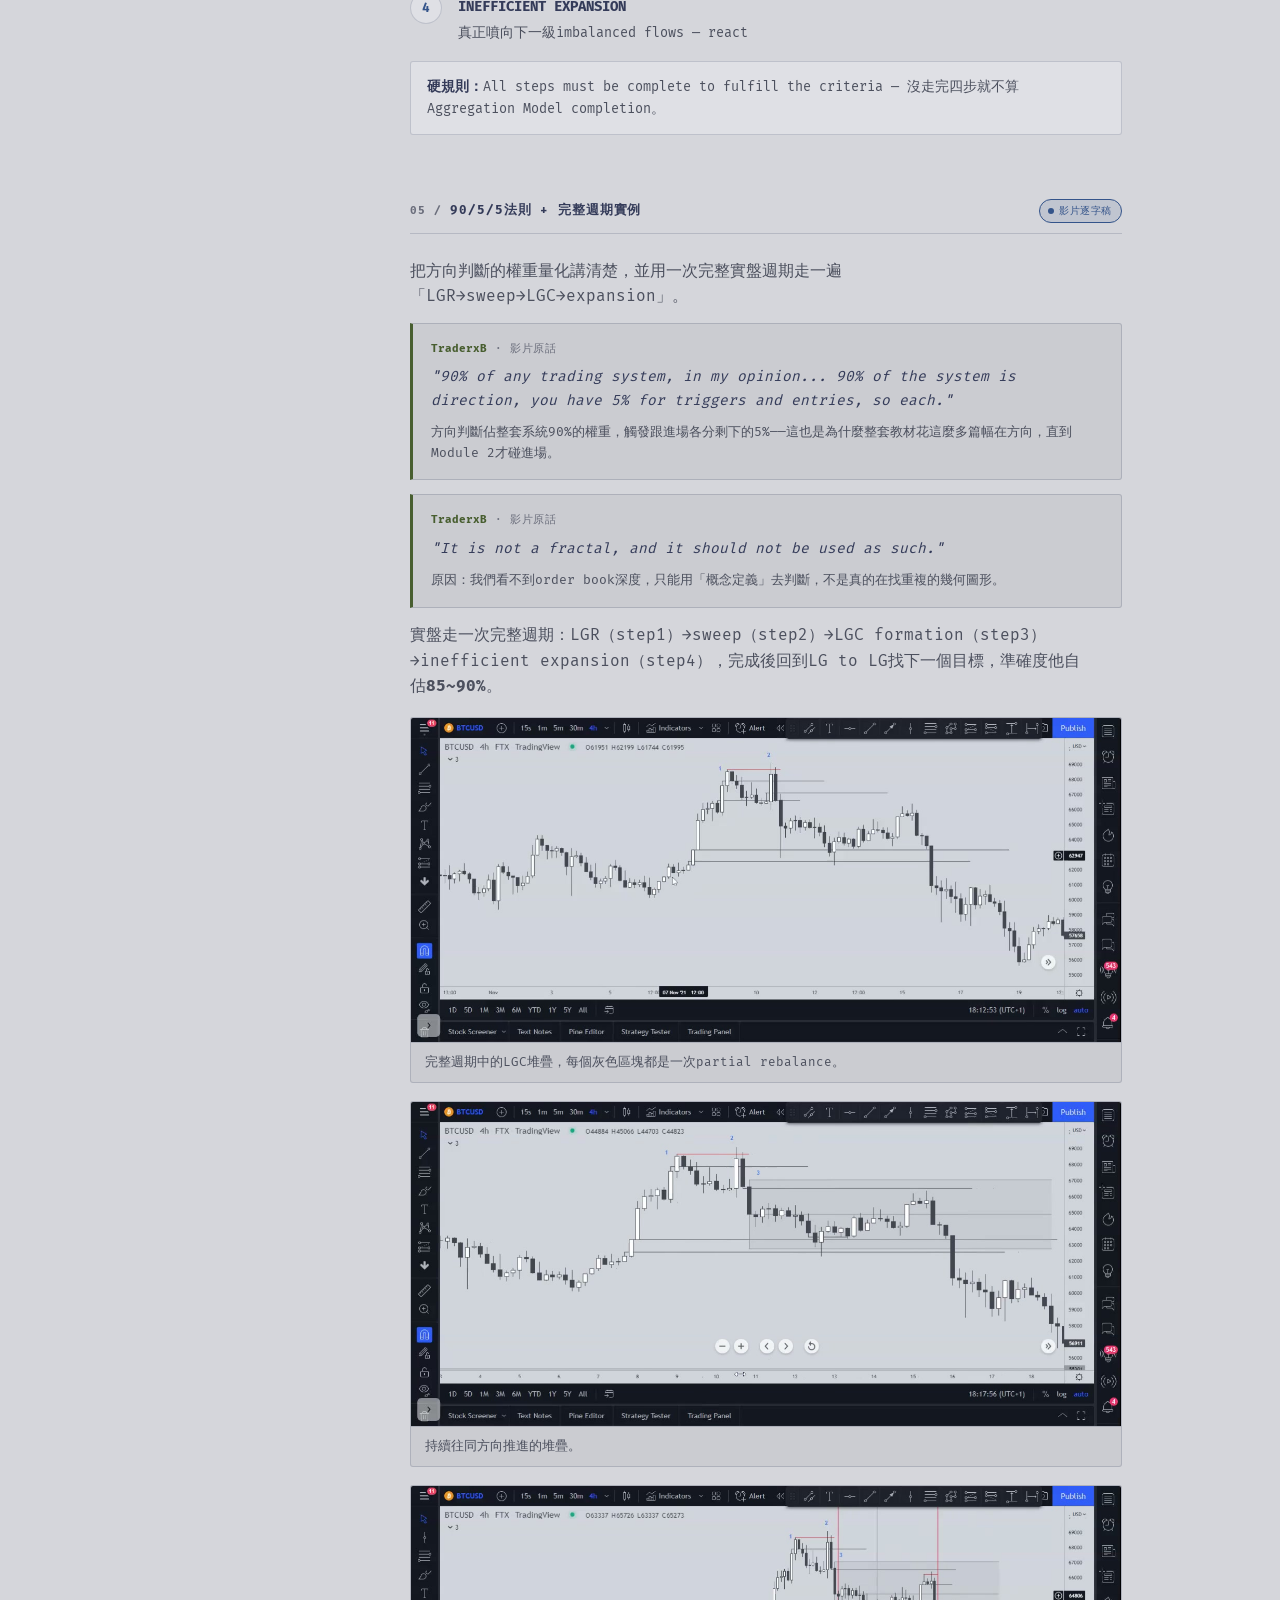
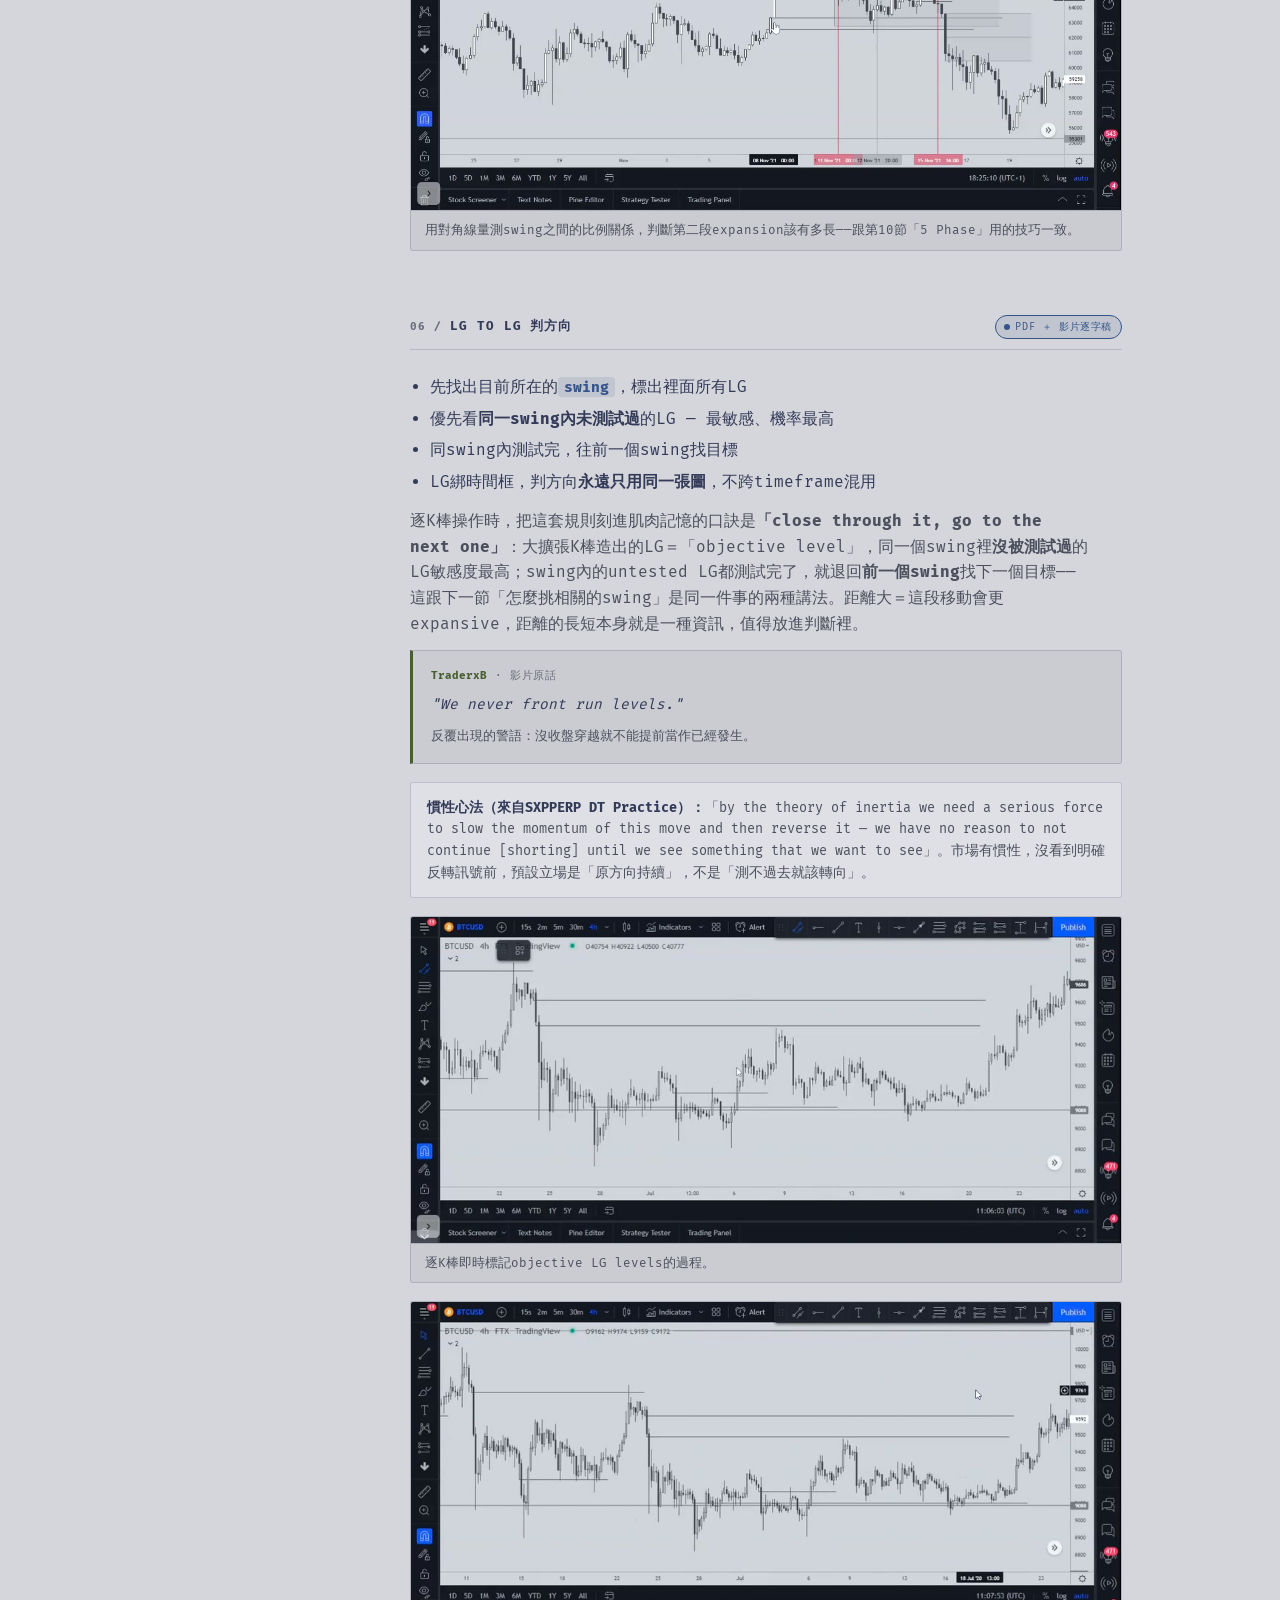
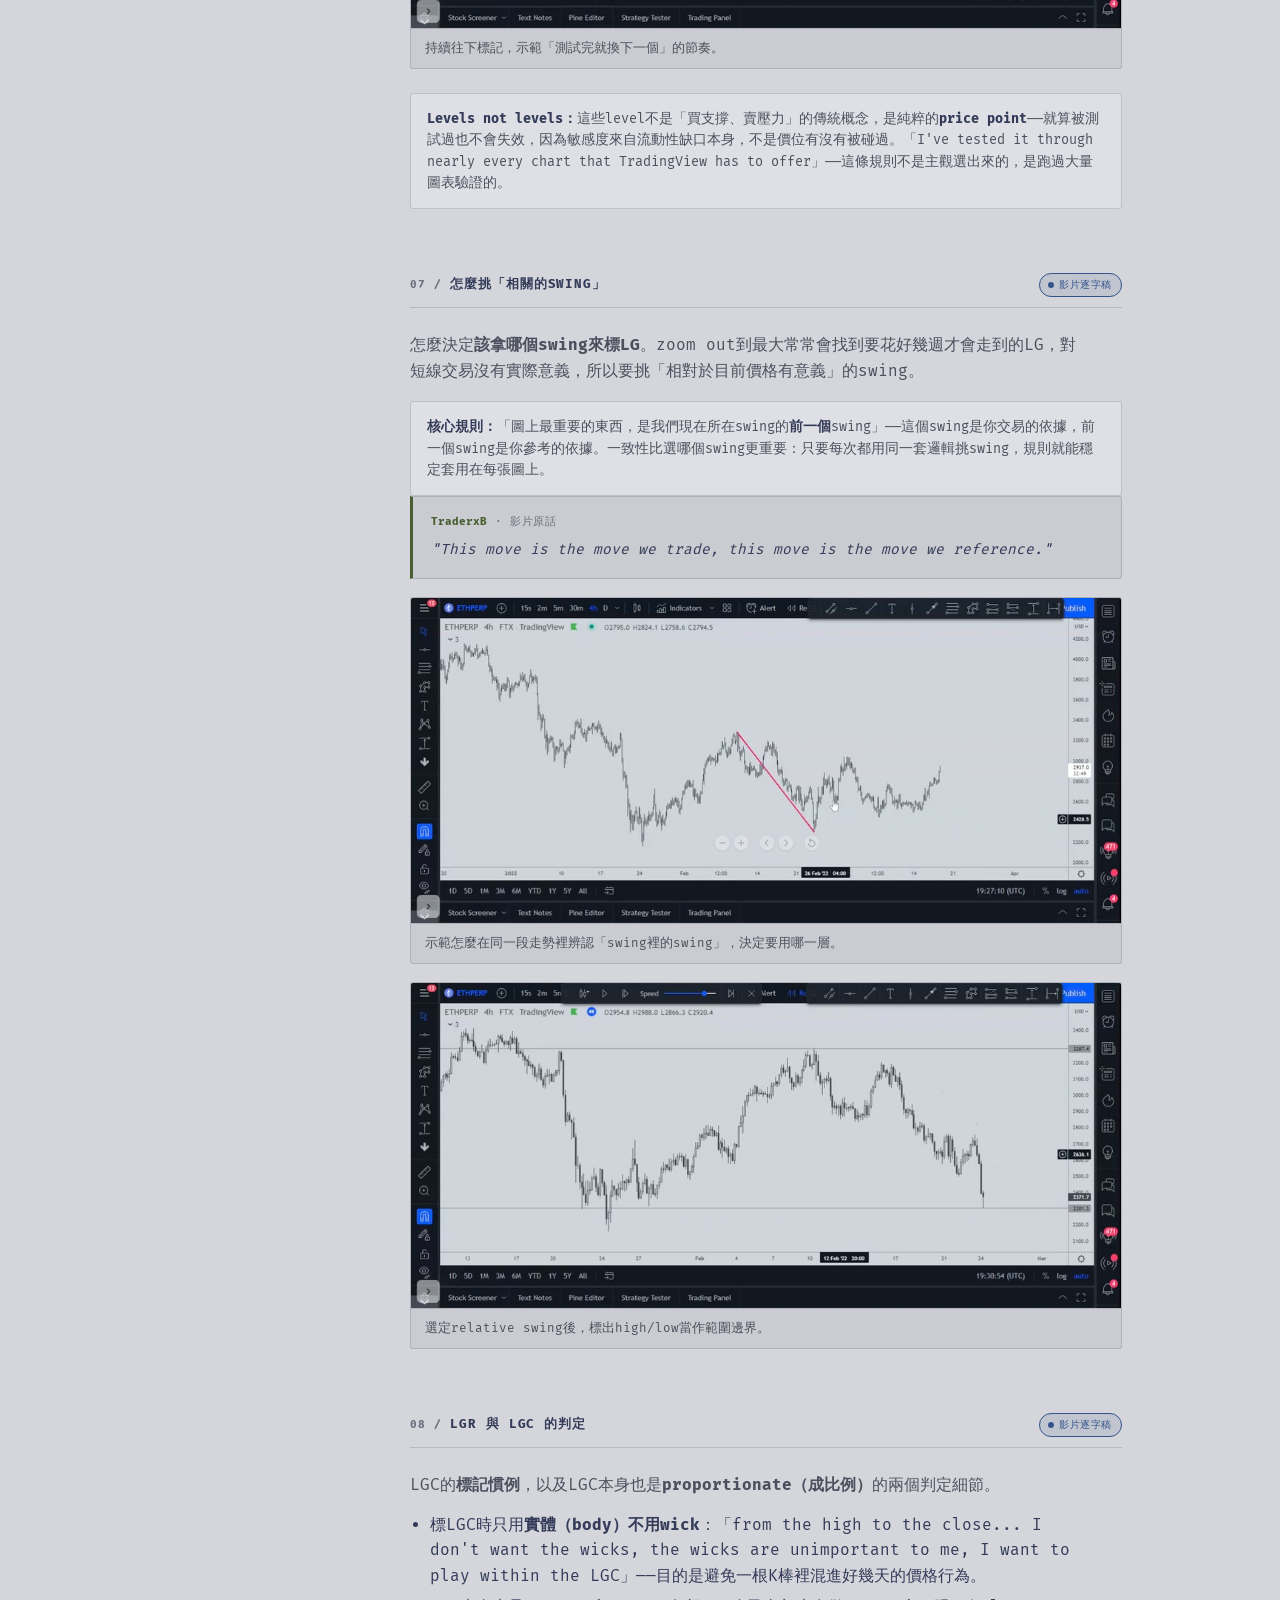
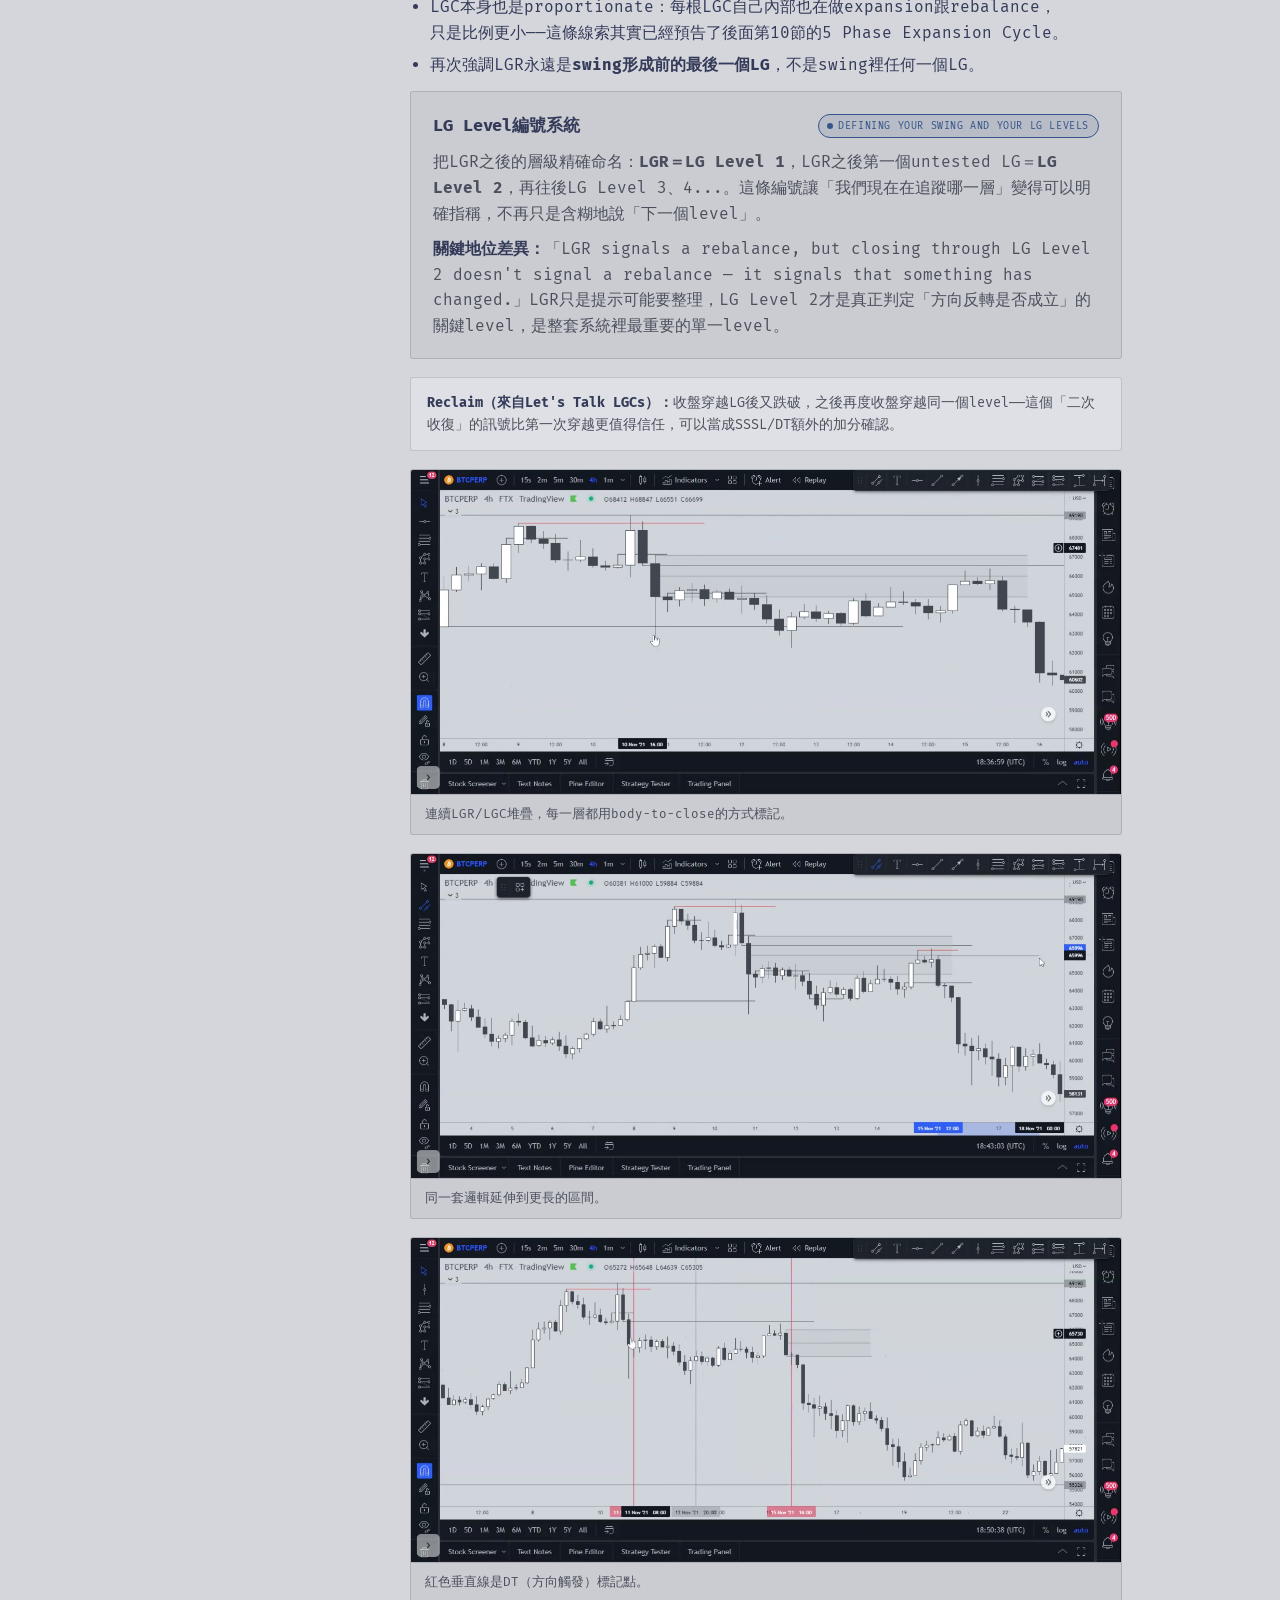
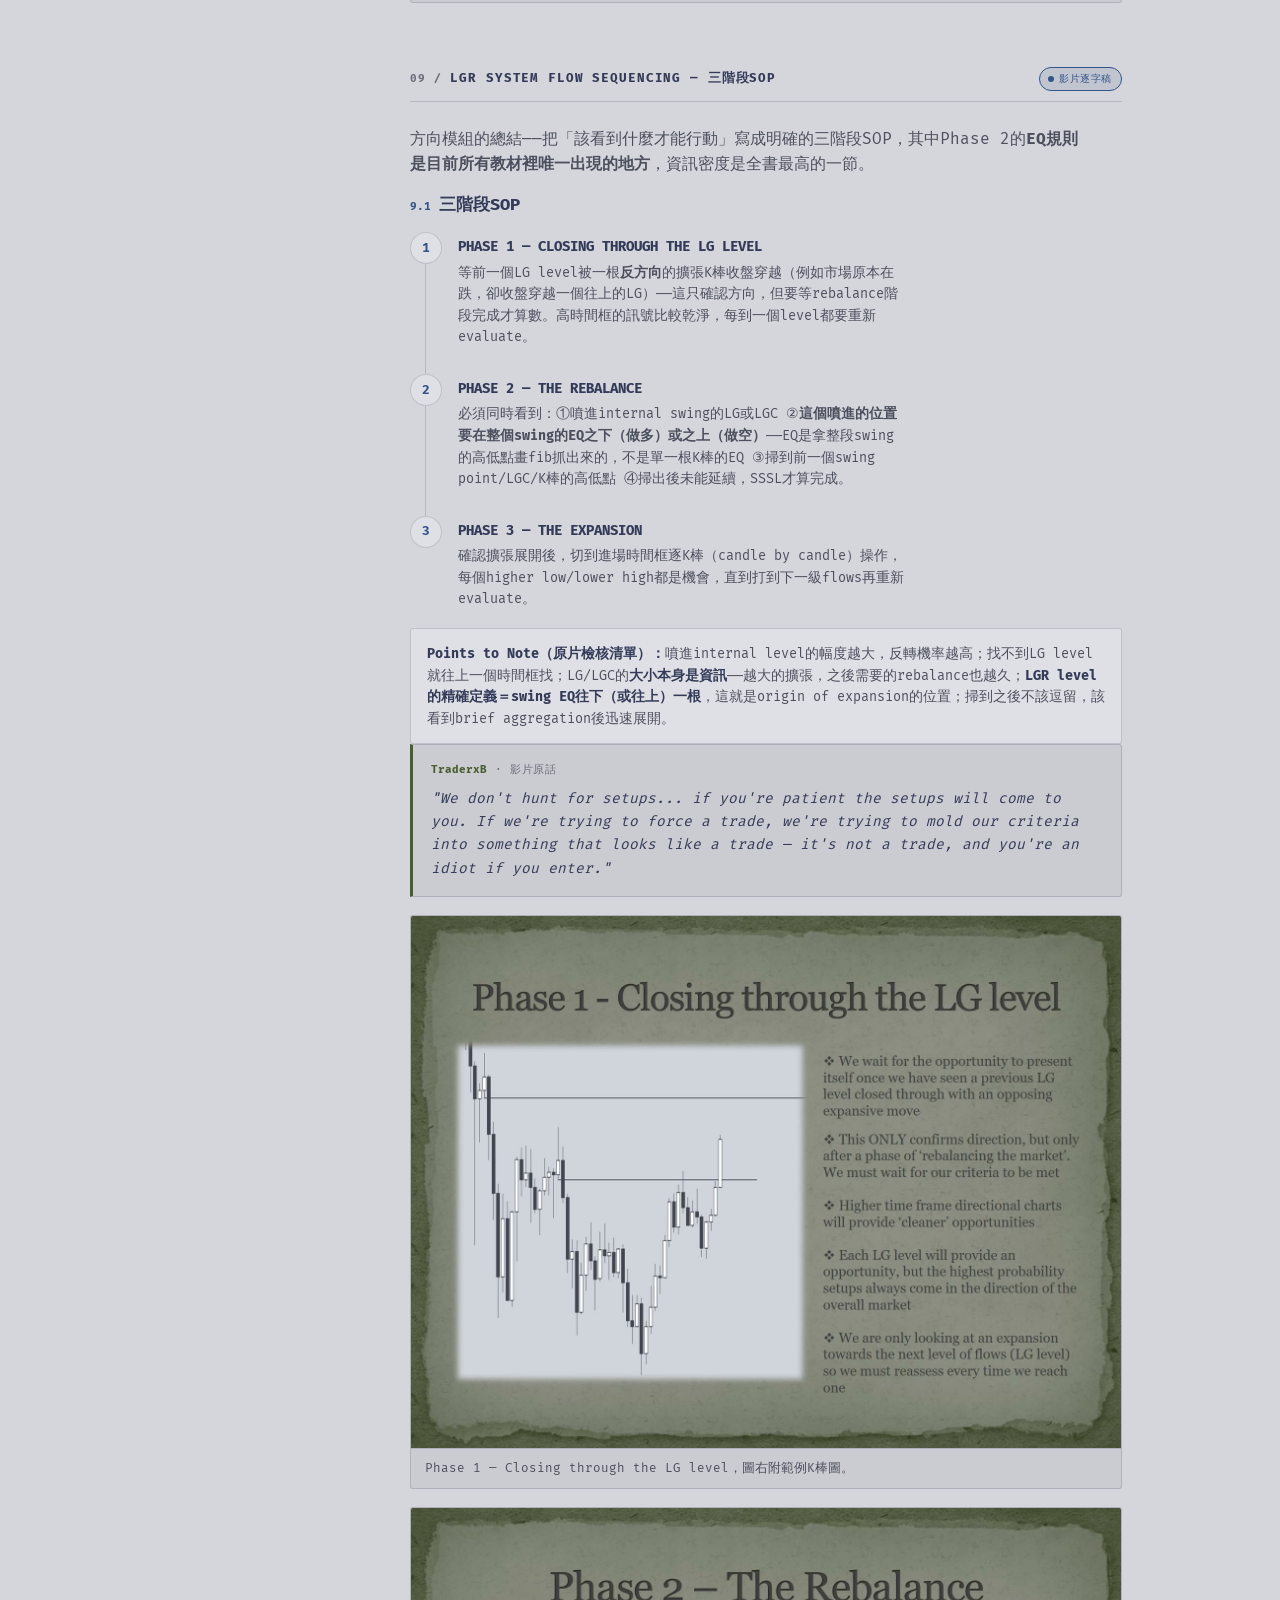
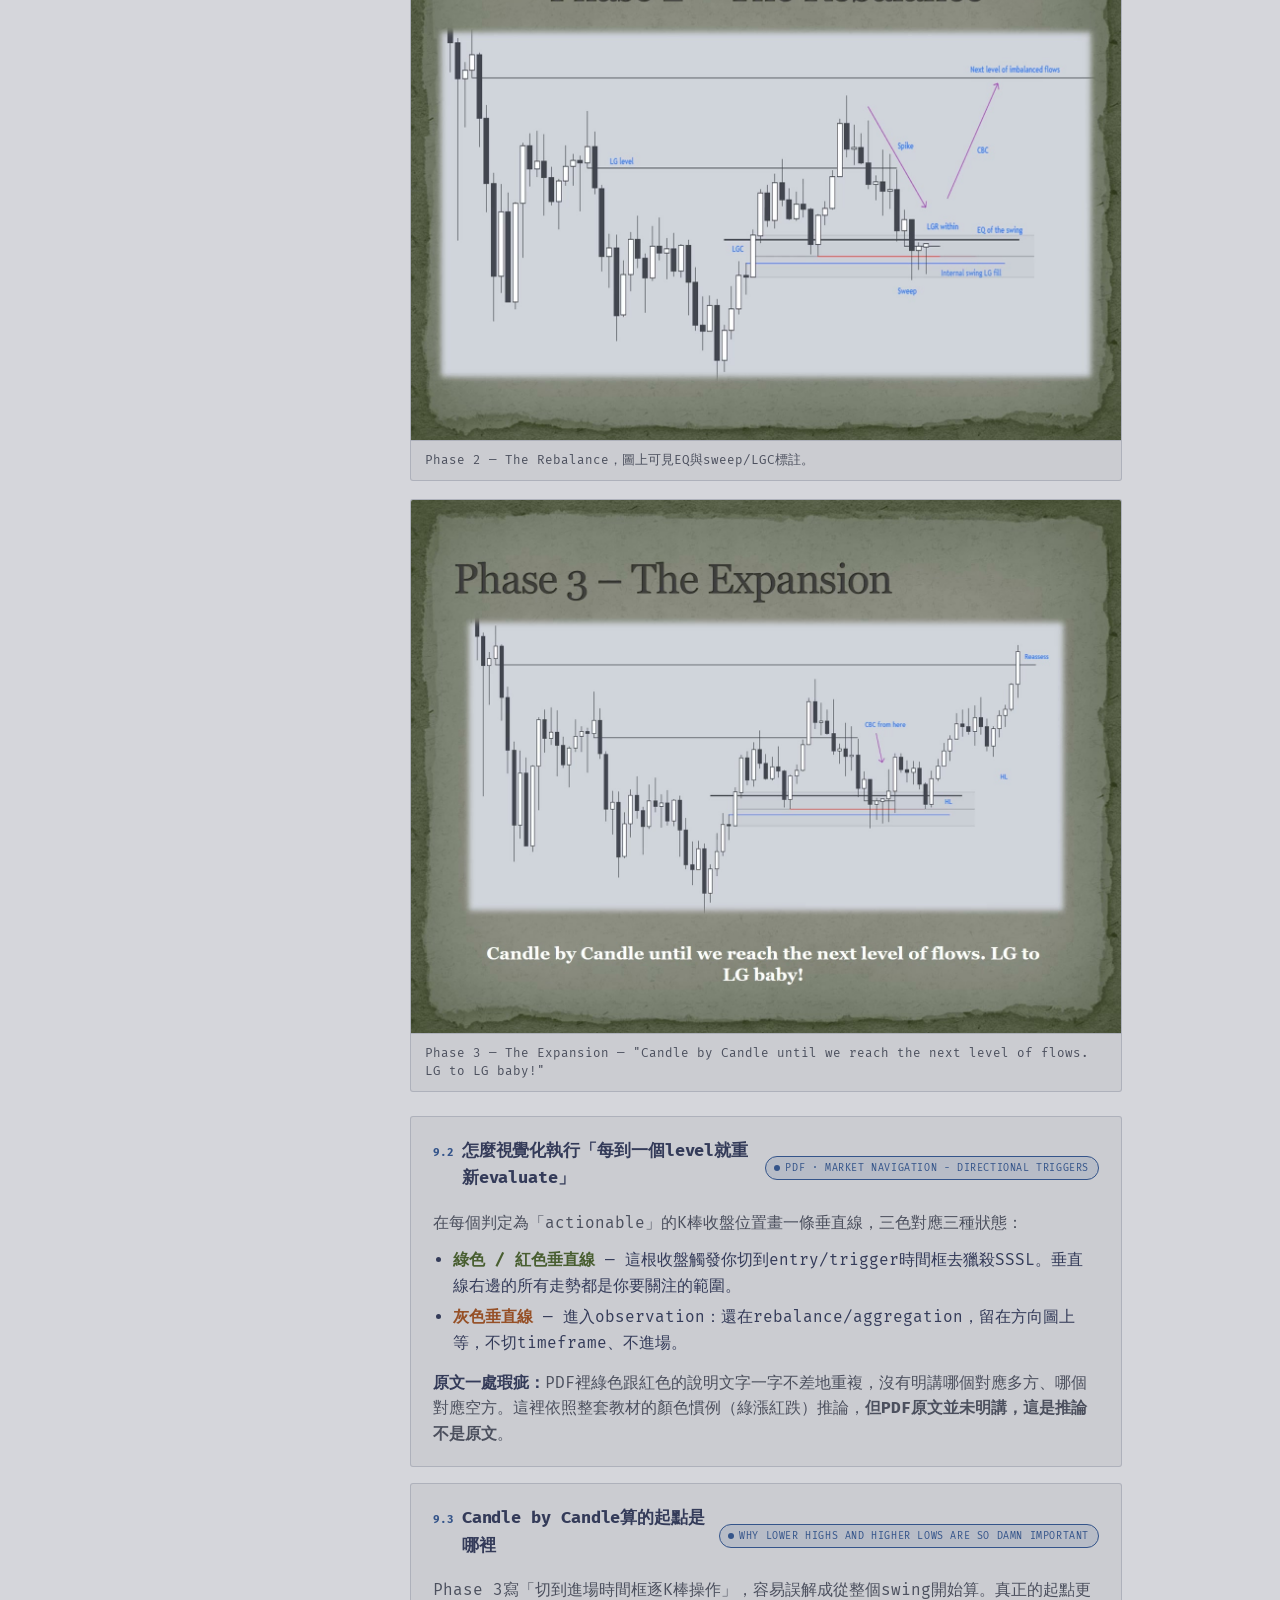
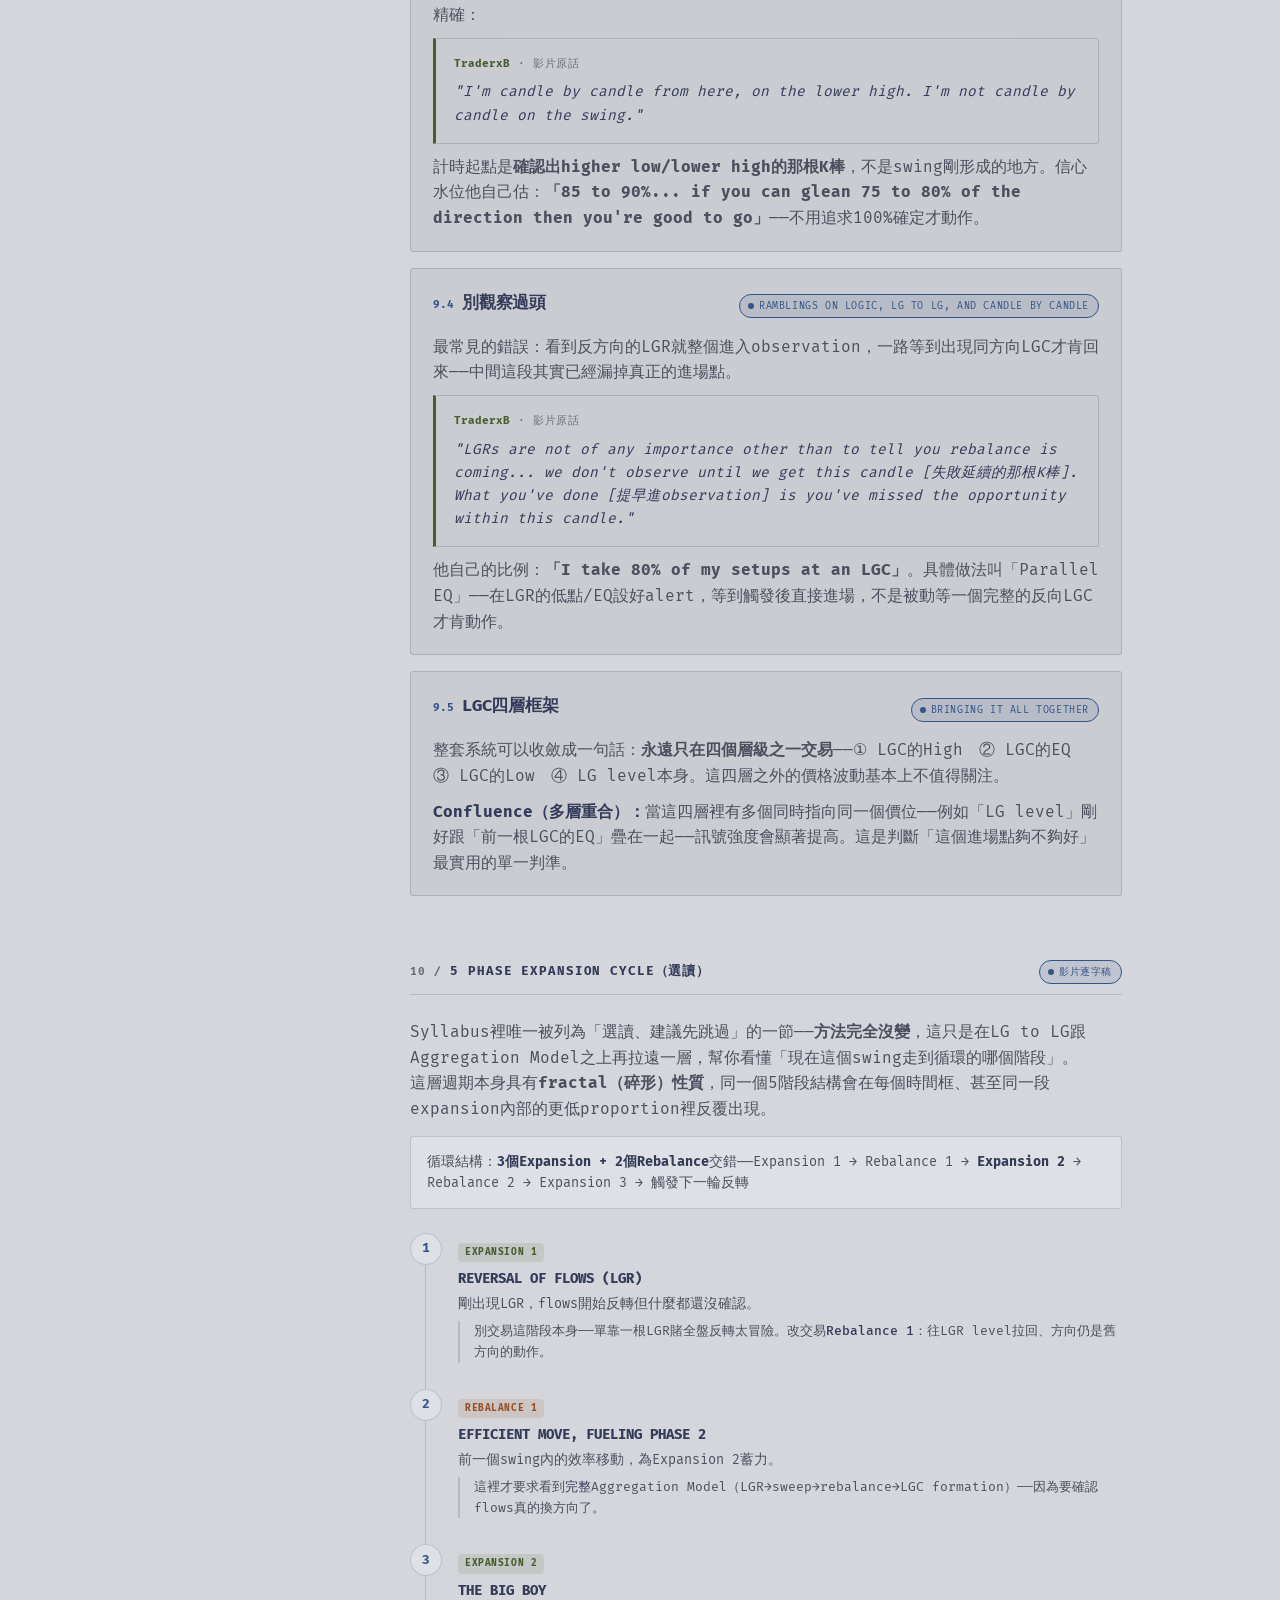
==== commit c2c98fd3: "Fill in full name: Daniel De Guzman Co-Authored-By: Claude Sonnet 5 <noreply@anthropic.com>" ====
--- a/static/lgr-notes/index.html
+++ b/static/lgr-notes/index.html
@@ -552,7 +552,7 @@
   </button>
   <div class="toc-group-body" id="tg-meta">
     <a href="#s15"><span class="num">15</span>現場筆記</a>
-    <a href="#s16"><span class="num">16</span>Daniel 雙重確認法</a>
+    <a href="#s16"><span class="num">16</span>Daniel De Guzman雙重確認法</a>
     <a href="#s17"><span class="num">17</span>巢狀結構圖解</a>
   </div>
 
@@ -1142,7 +1142,7 @@
     <div class="rule-box"><b>戰績：</b>同一段方向裡連續拿下<b>5個setup，全勝</b>，時間跨度約2.5天——他的評語是「pretty good week if I don't say so myself」。另一支XRP的一週實況重播（Replay Mode）示範也拿到<b>4個setup全勝，共12R</b>，同樣是靠反覆套用同一套LG to LG+SSSL邏輯。</div>
     <ul class="plain">
       <li>同一個LGC區間內出現多個SSSL候選時，挑「最obvious」（最乾淨、最有明顯wick失敗）的那個優先，用「order of magnitude」（噴出幅度的量級）排序候選訊號。</li>
-      <li>明確不建議把4H的LGC再往下refine成30分鐘的LGC來找進場：<b>「I think it's a good method, but sometimes it gets too almost too refined. I prefer looking at these big levels.」</b>——這條跟第16節Daniel的「等兩次strike」形成有趣對比：xB自己反而傾向不要過度精修。</li>
+      <li>明確不建議把4H的LGC再往下refine成30分鐘的LGC來找進場：<b>「I think it's a good method, but sometimes it gets too almost too refined. I prefer looking at these big levels.」</b>——這條跟第16節Daniel De Guzman的「等兩次strike」形成有趣對比：xB自己反而傾向不要過度精修。</li>
     </ul>
     <div class="quote">
       <div class="quote-meta"><span class="who">TraderxB</span> · 影片原話</div>
@@ -1203,13 +1203,13 @@
   <!-- 16 -->
   <section id="s16">
     <div class="sec-head">
-      <h2><span class="sec-num">16 /</span> <b>Daniel 的雙重確認法</b></h2>
+      <h2><span class="sec-num">16 /</span> <b>Daniel De Guzman 的雙重確認法</b></h2>
       <span class="pill unverified">未驗證</span>
     </div>
     <p>Day chart看到連續兩個strike（D1、D2）才切進4H找H1、H2兩個strike，在H2進場——不吃第一個green cross。</p>
     <div class="card">
       <p class="soft" style="margin-bottom:10px;"><b style="color:var(--ink)">部分有根據：</b>第102頁範例31的筆記寫著「the setup is just a SSSL within a SSSL (30m and 5m setup here)」——高時間框SSSL框出區間、切進低時間框再找一次SSSL進場的<b>drill-down架構</b>，官方教材確實有。</p>
-      <p class="soft" style="margin:0;"><b style="color:var(--ink)">沒有根據：</b>「必須先集齊兩個strike才動作」這個計數規則，翻遍7份PDF跟103頁範例集都沒找到。邏輯上站得住腳（跟LE Candle同樣是拿訊號量換勝率），但目前只能當作Daniel個人在官方框架上疊加的執行紀律，不是xB原始教材寫死的規則。第15節裡xB自己反而傾向不過度精修時間框，兩人的直覺不完全一致。</p>
+      <p class="soft" style="margin:0;"><b style="color:var(--ink)">沒有根據：</b>「必須先集齊兩個strike才動作」這個計數規則，翻遍7份PDF跟103頁範例集都沒找到。邏輯上站得住腳（跟LE Candle同樣是拿訊號量換勝率），但目前只能當作Daniel De Guzman個人在官方框架上疊加的執行紀律，不是xB原始教材寫死的規則。第15節裡xB自己反而傾向不過度精修時間框，兩人的直覺不完全一致。</p>
     </div>
   </section>
 
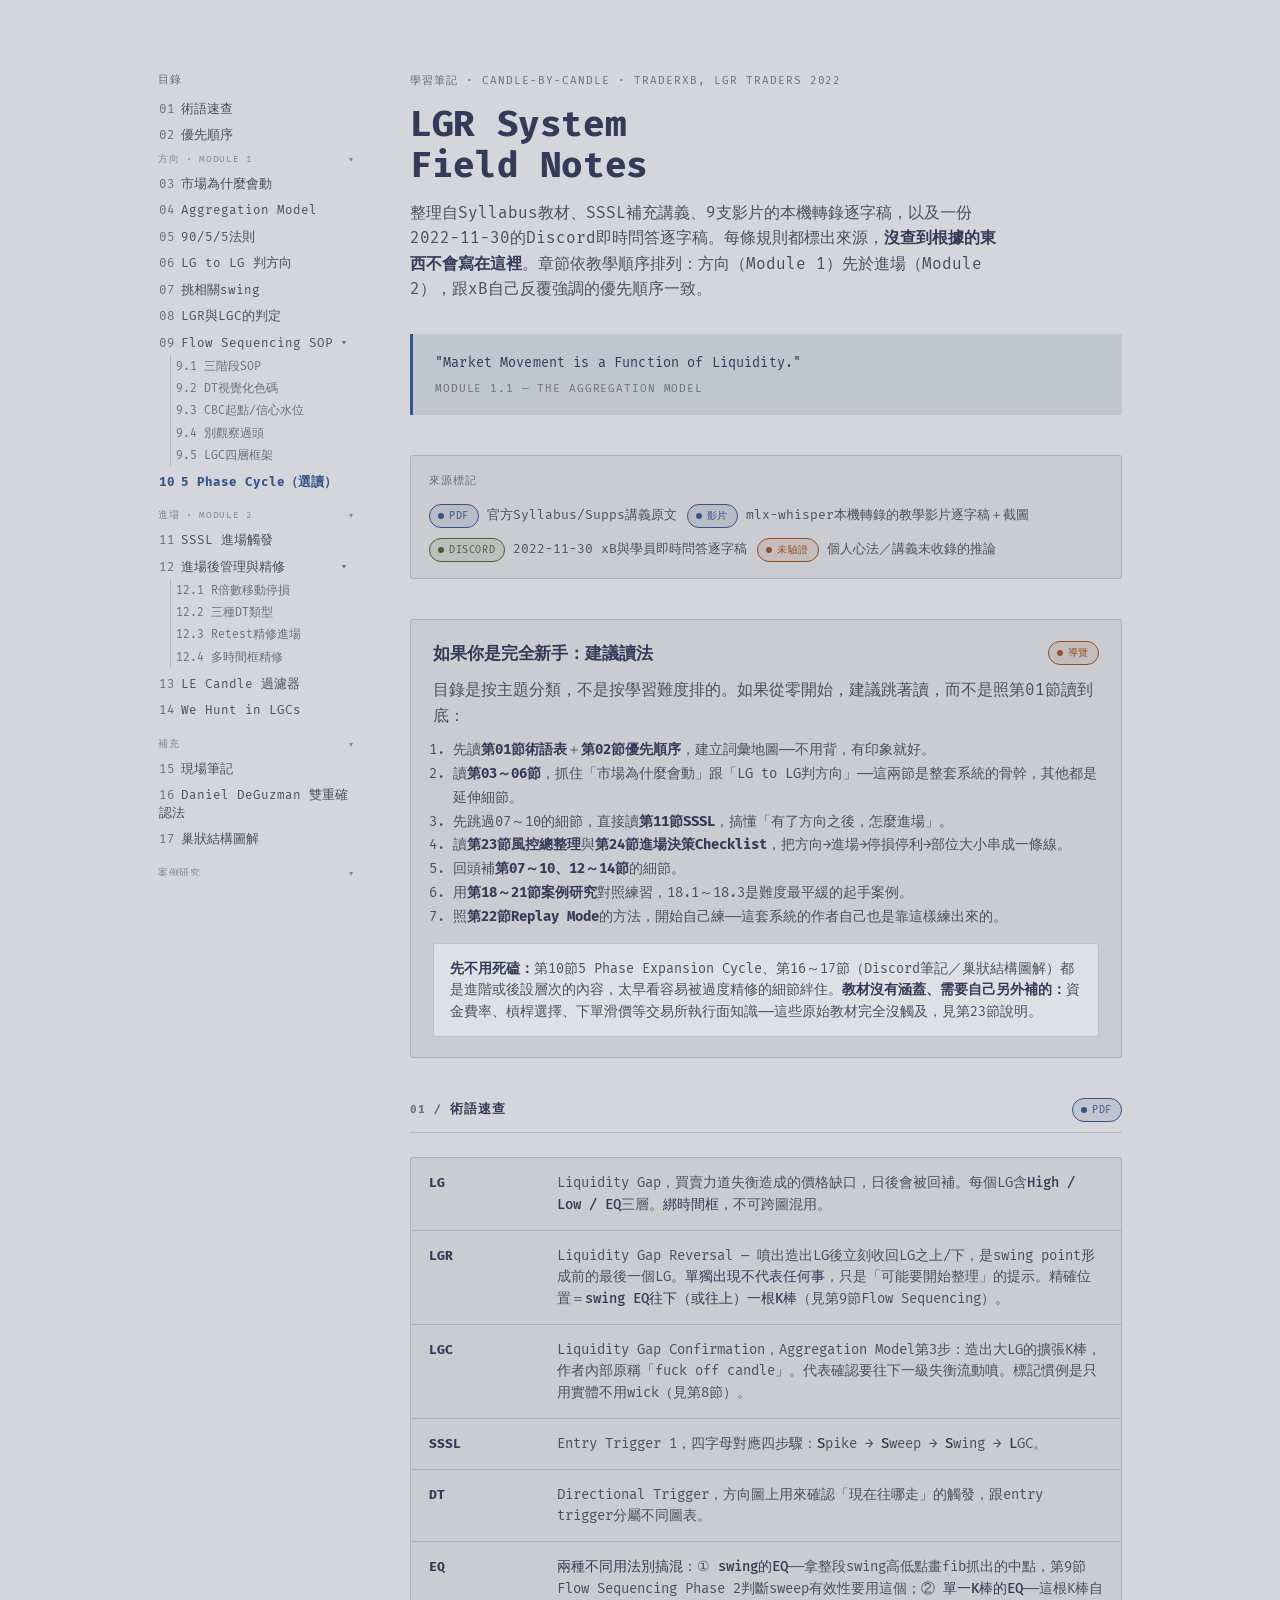
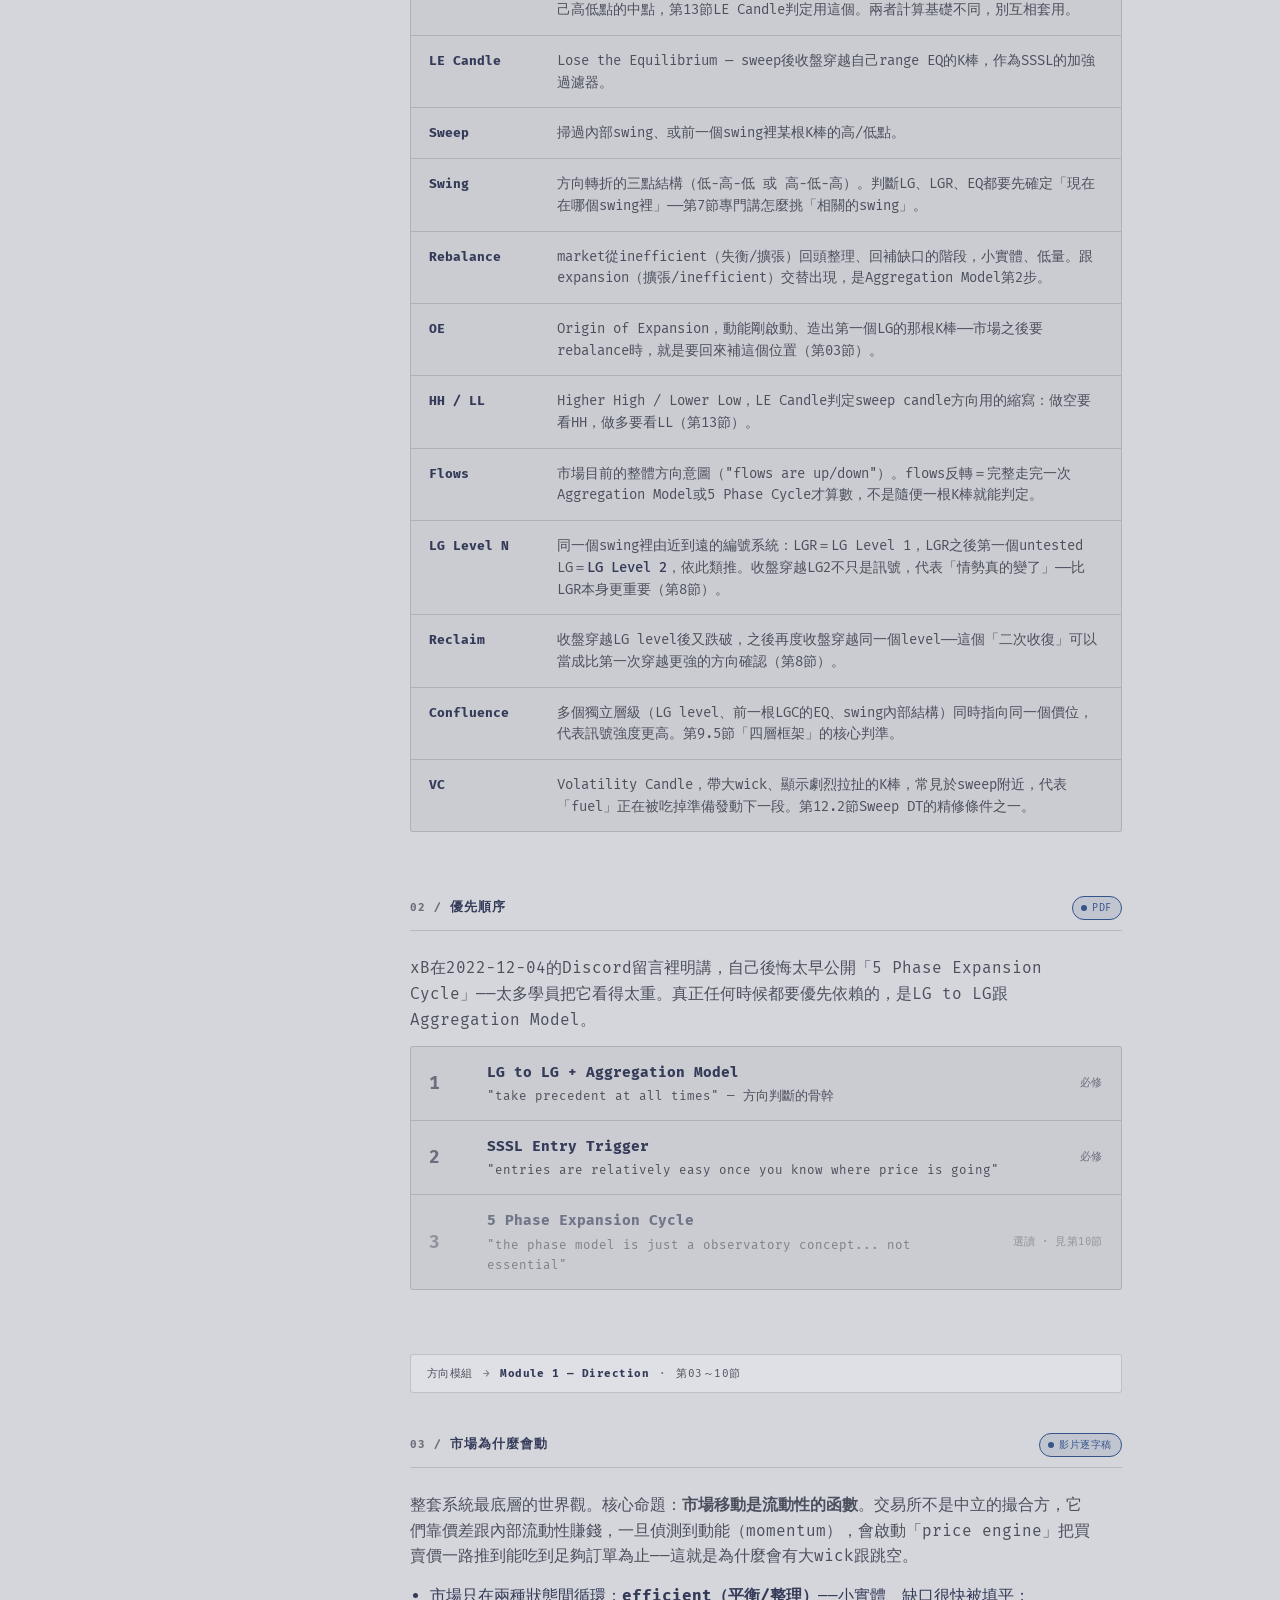
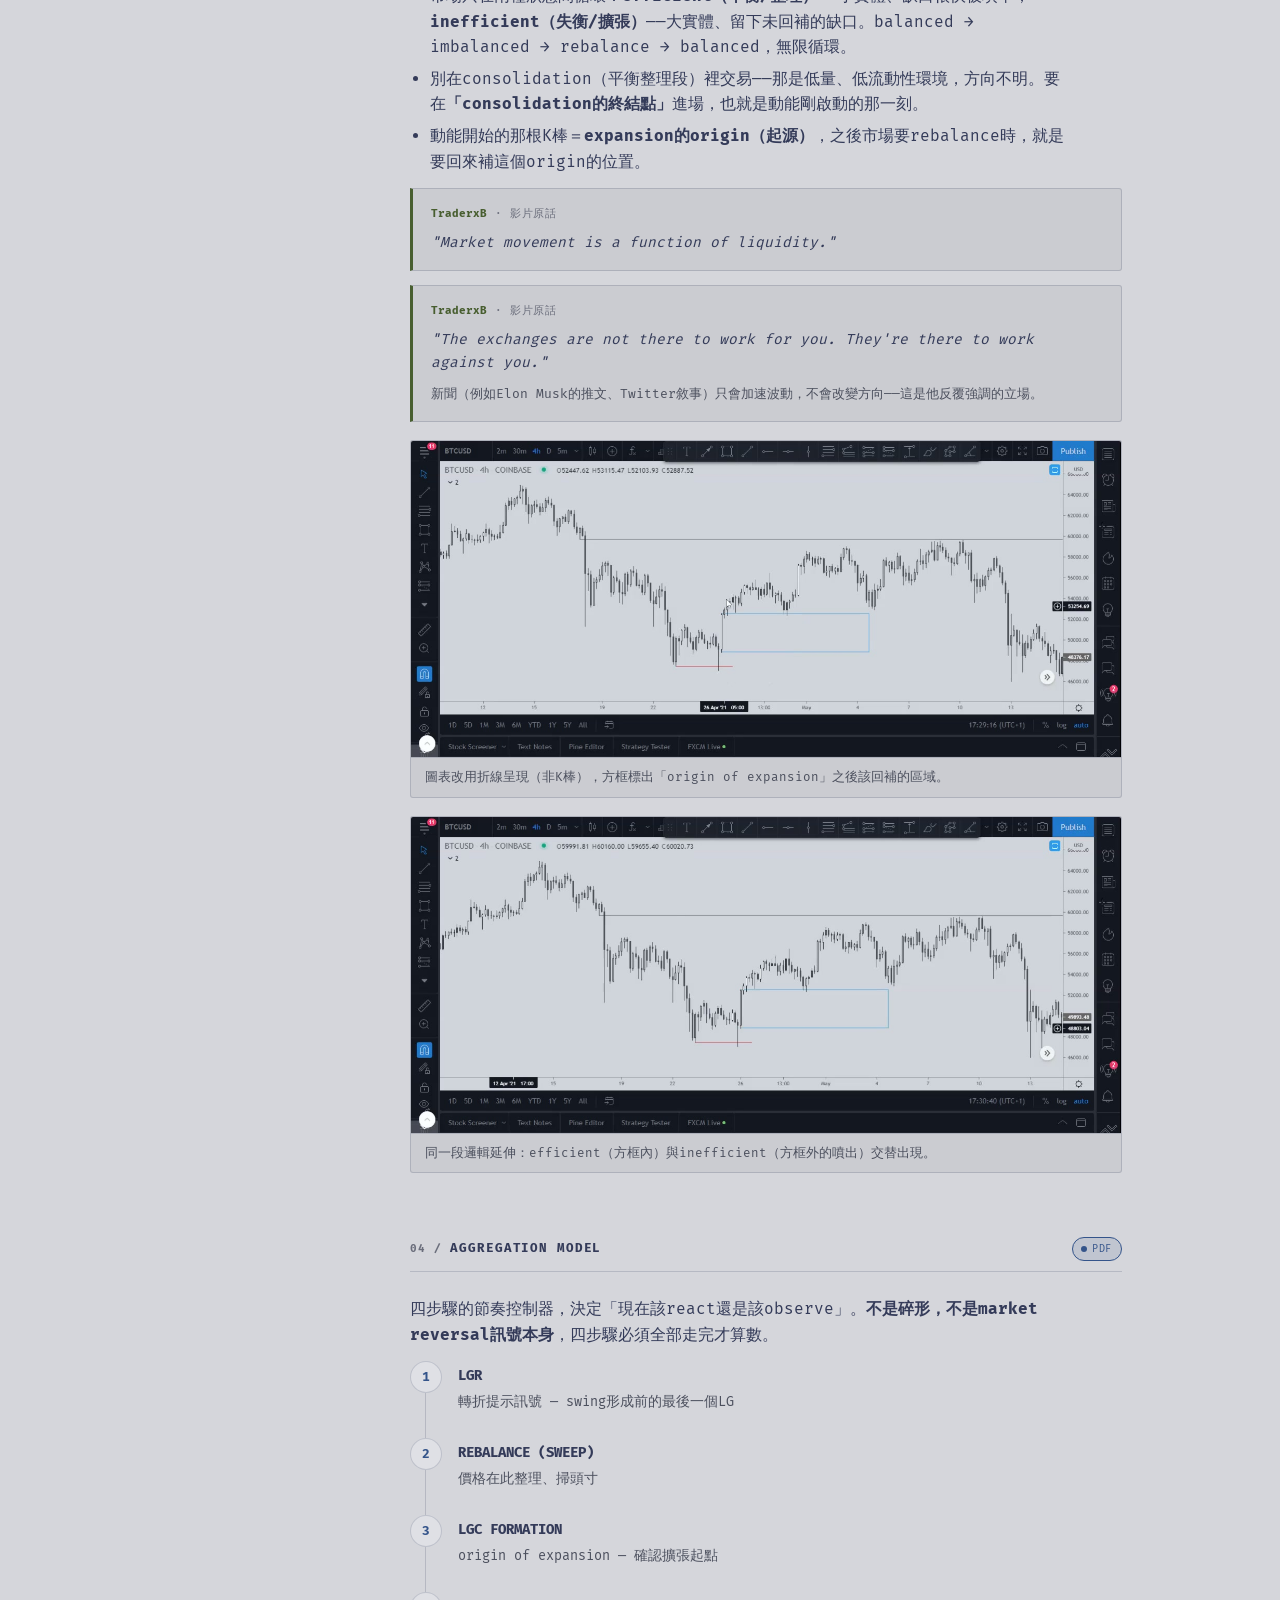
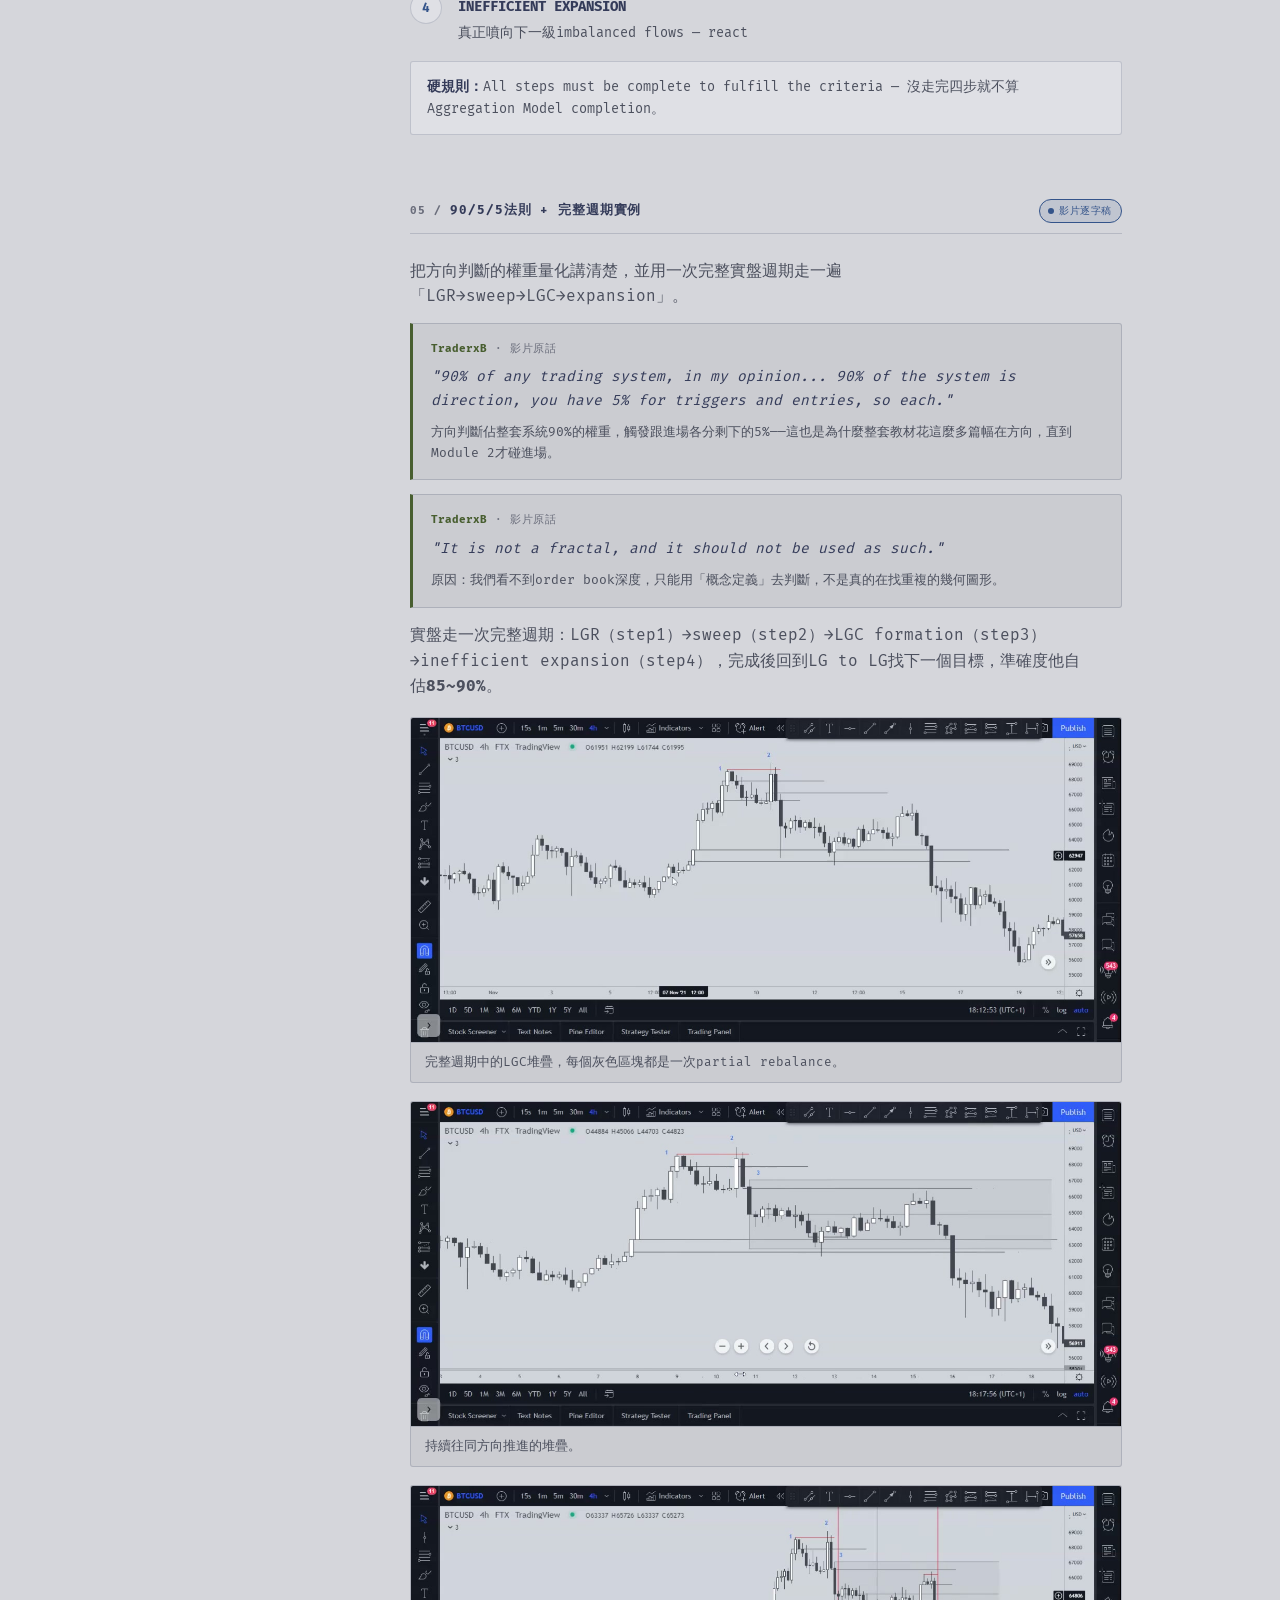
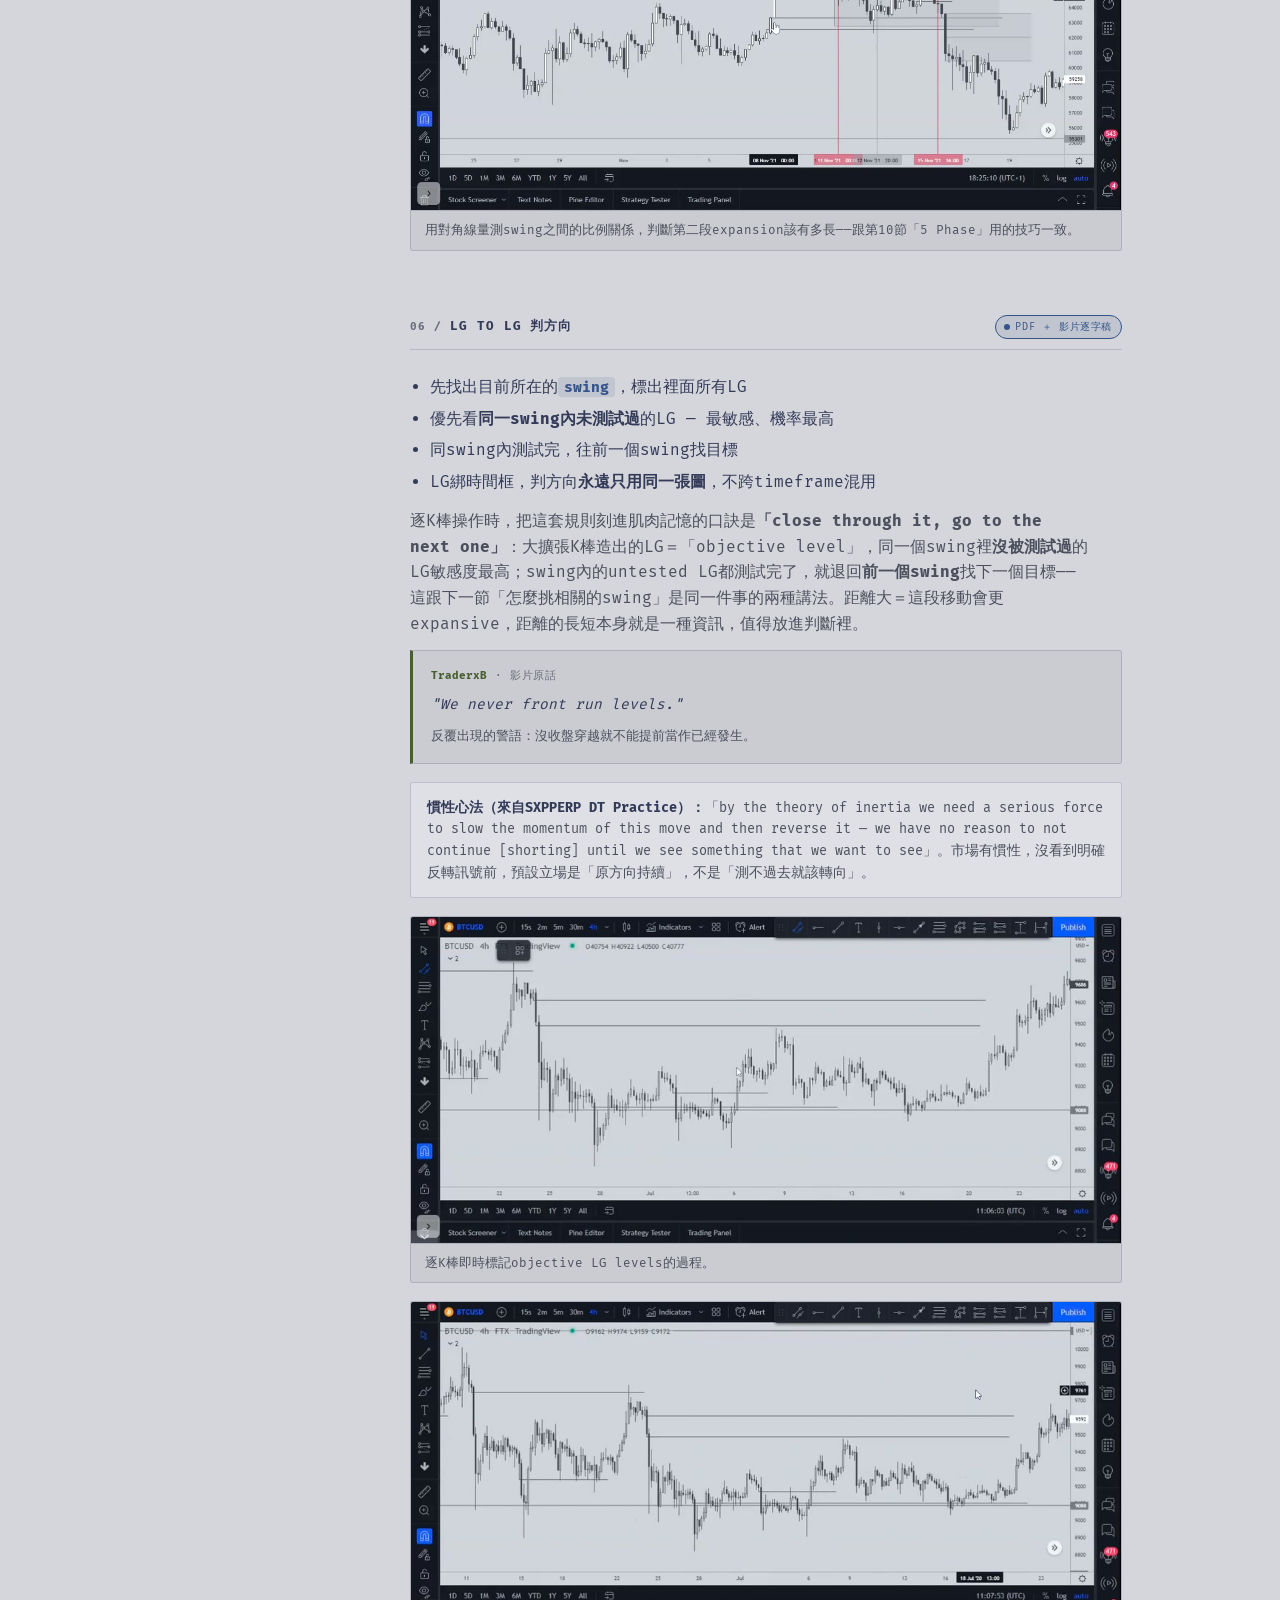
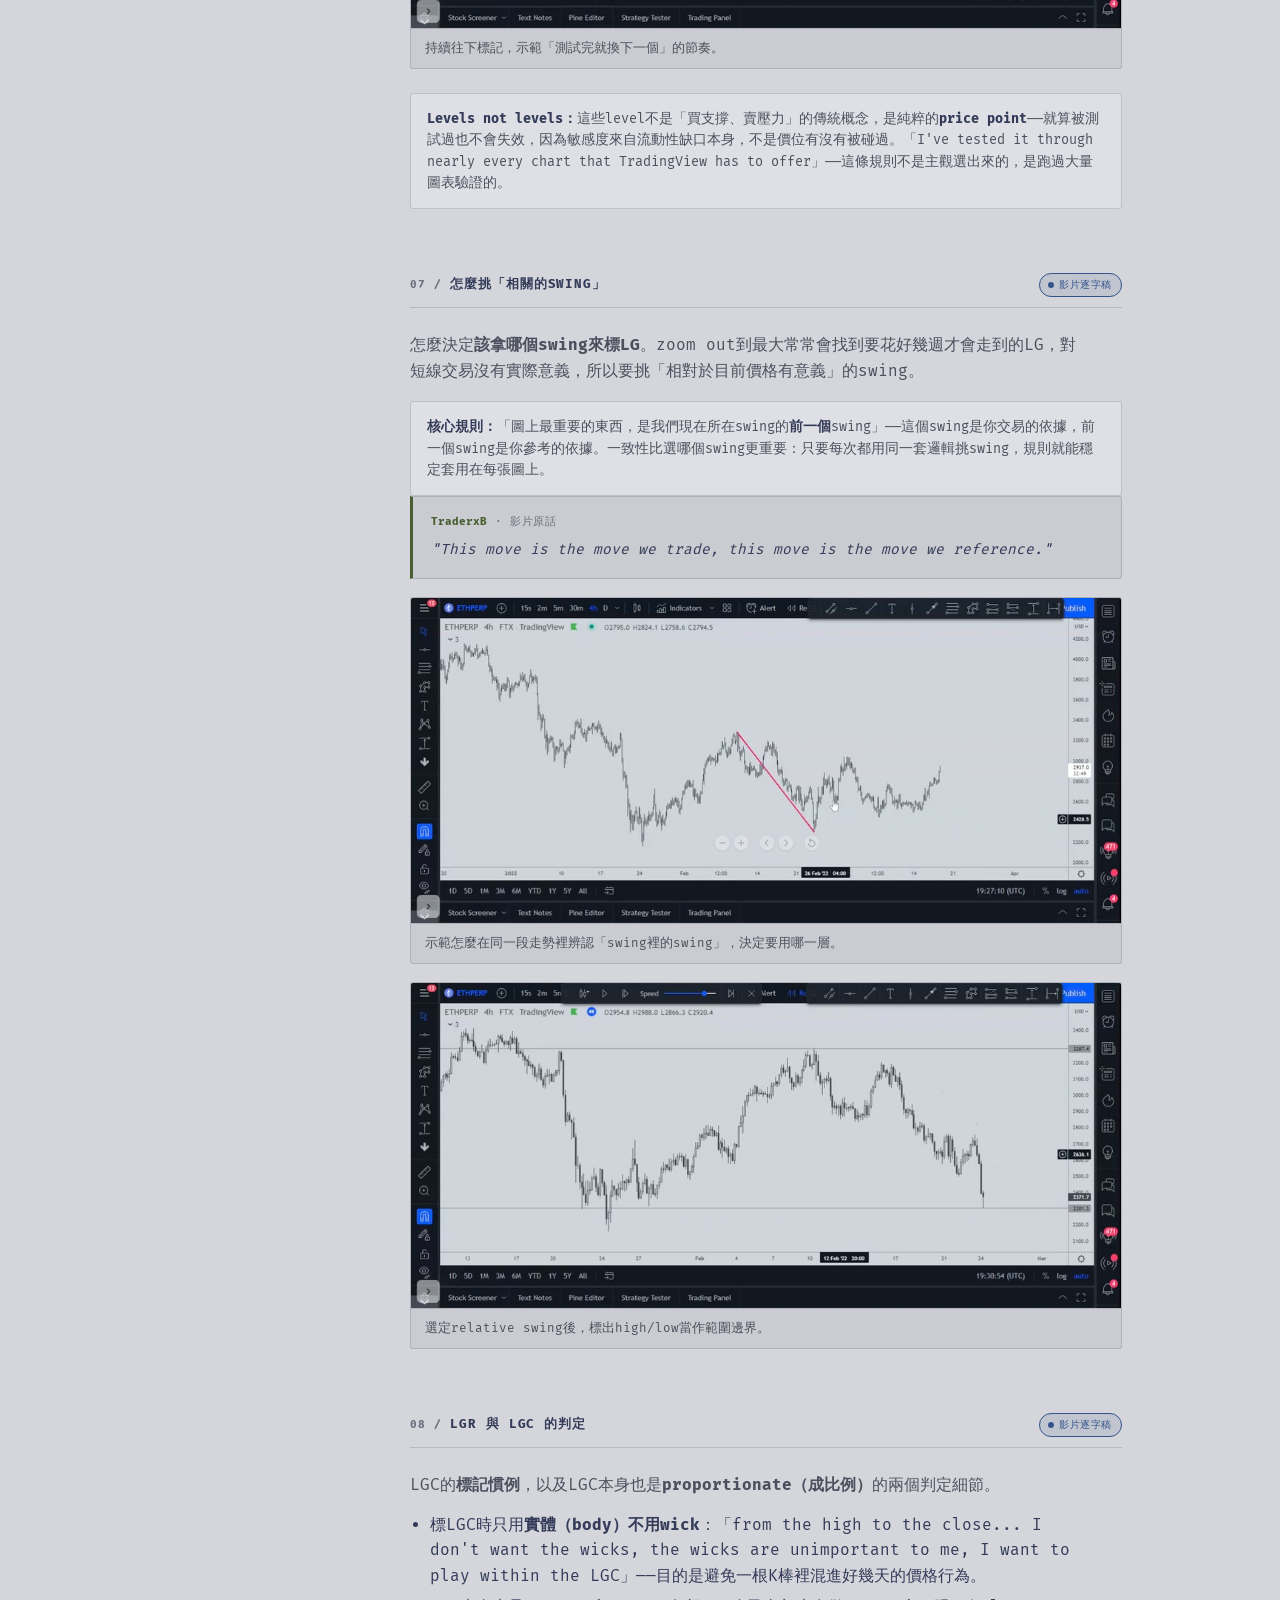
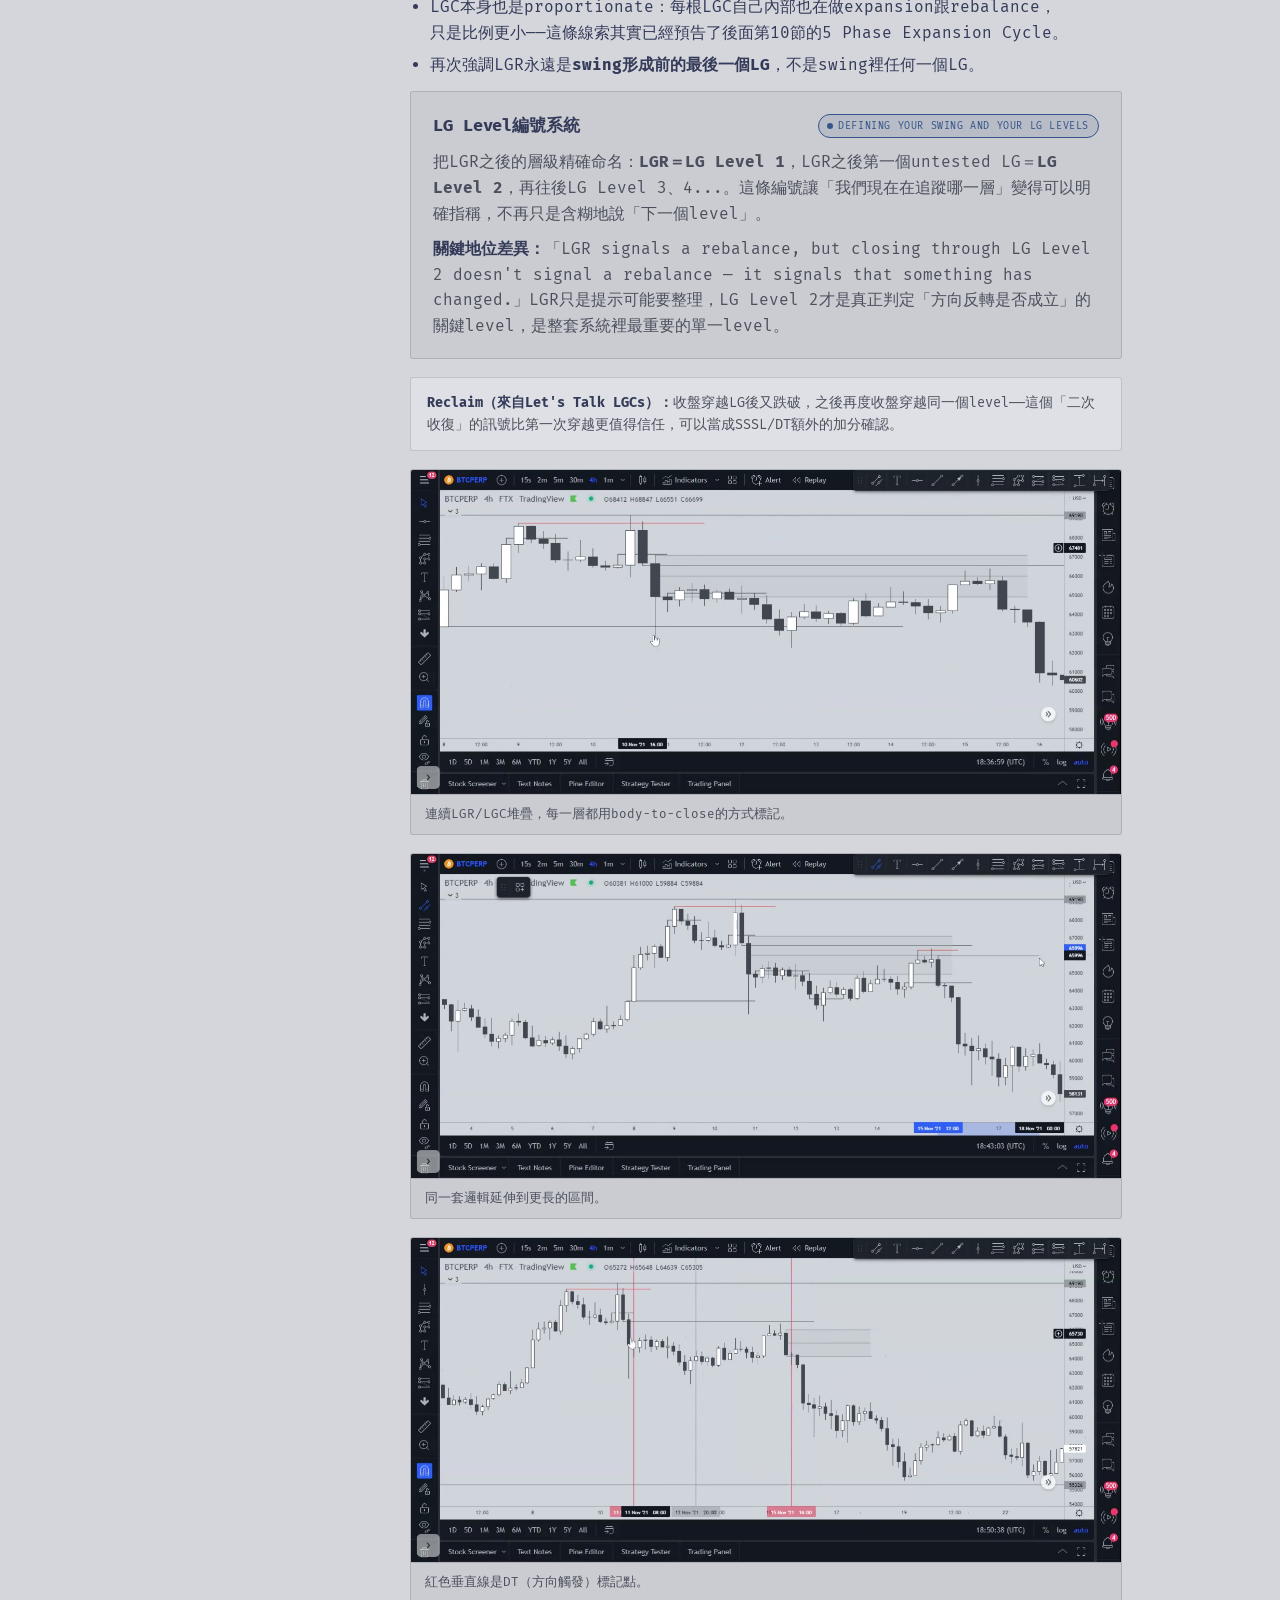
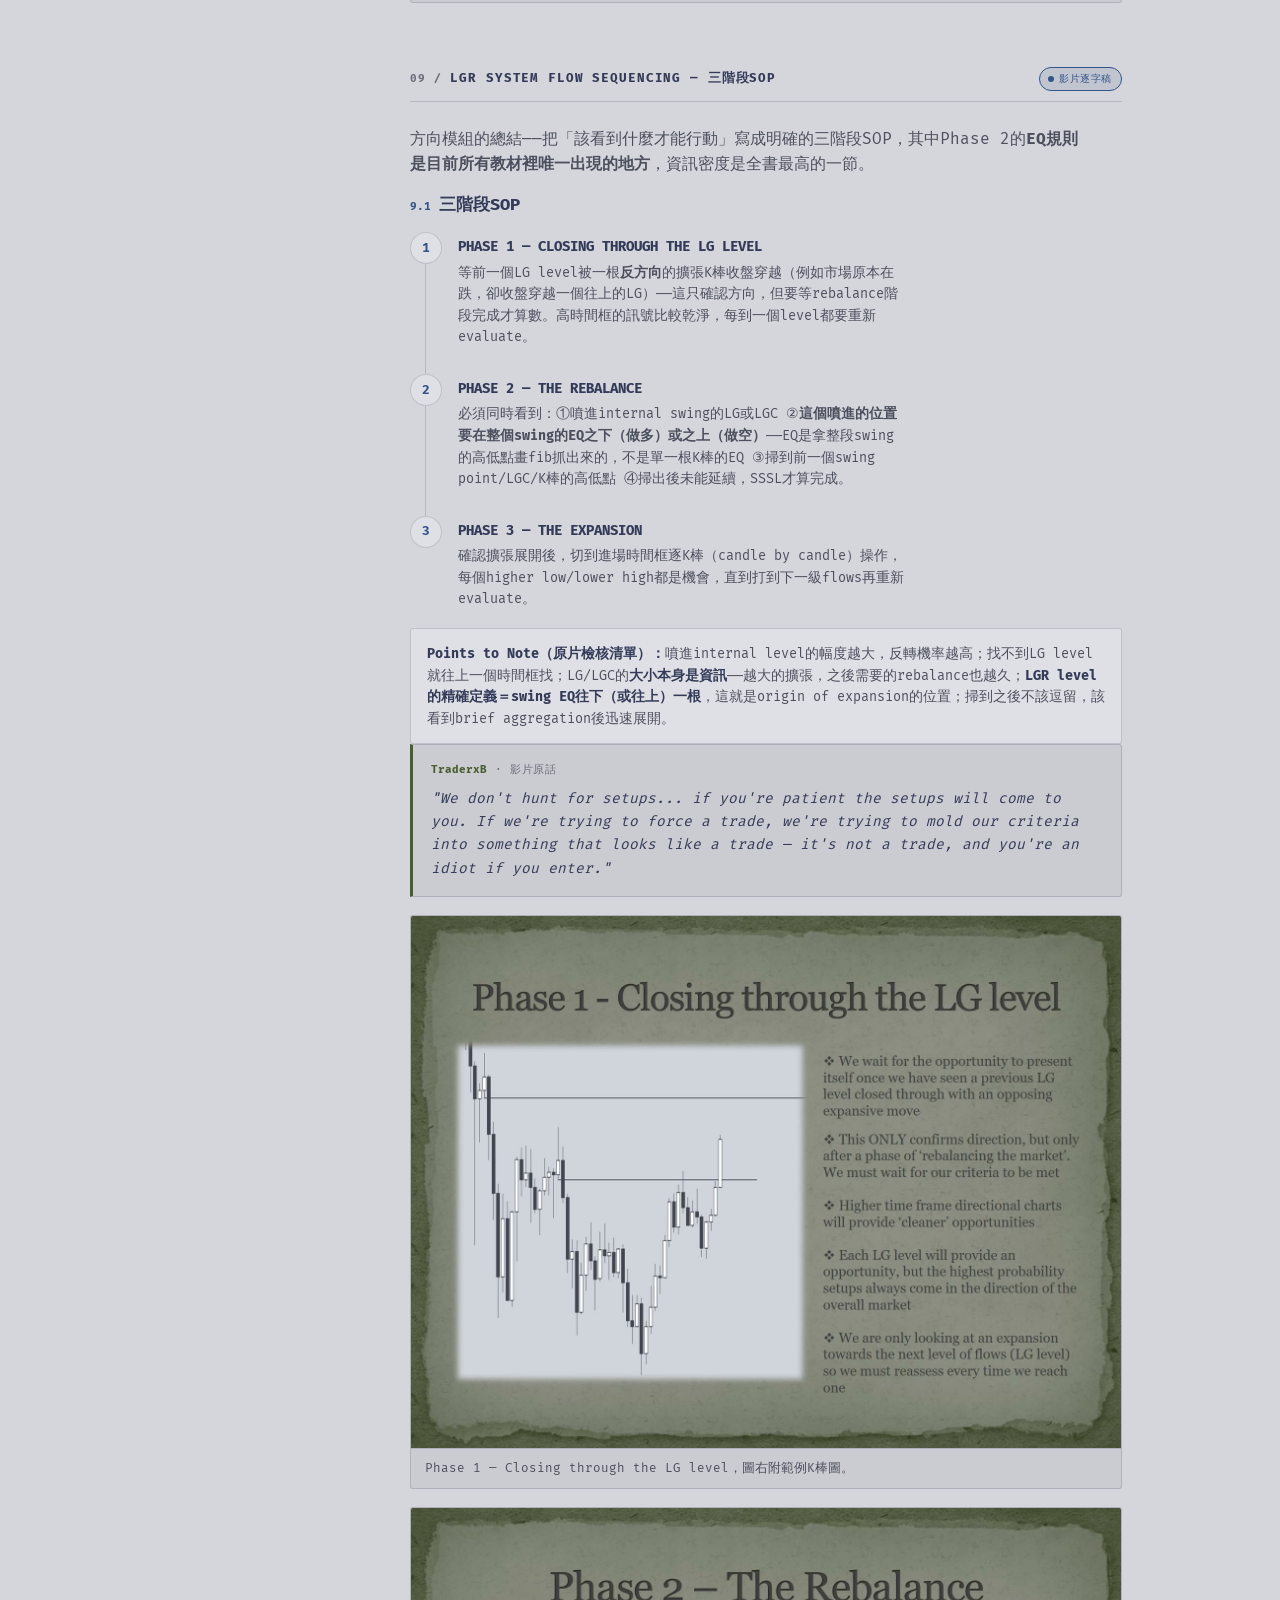
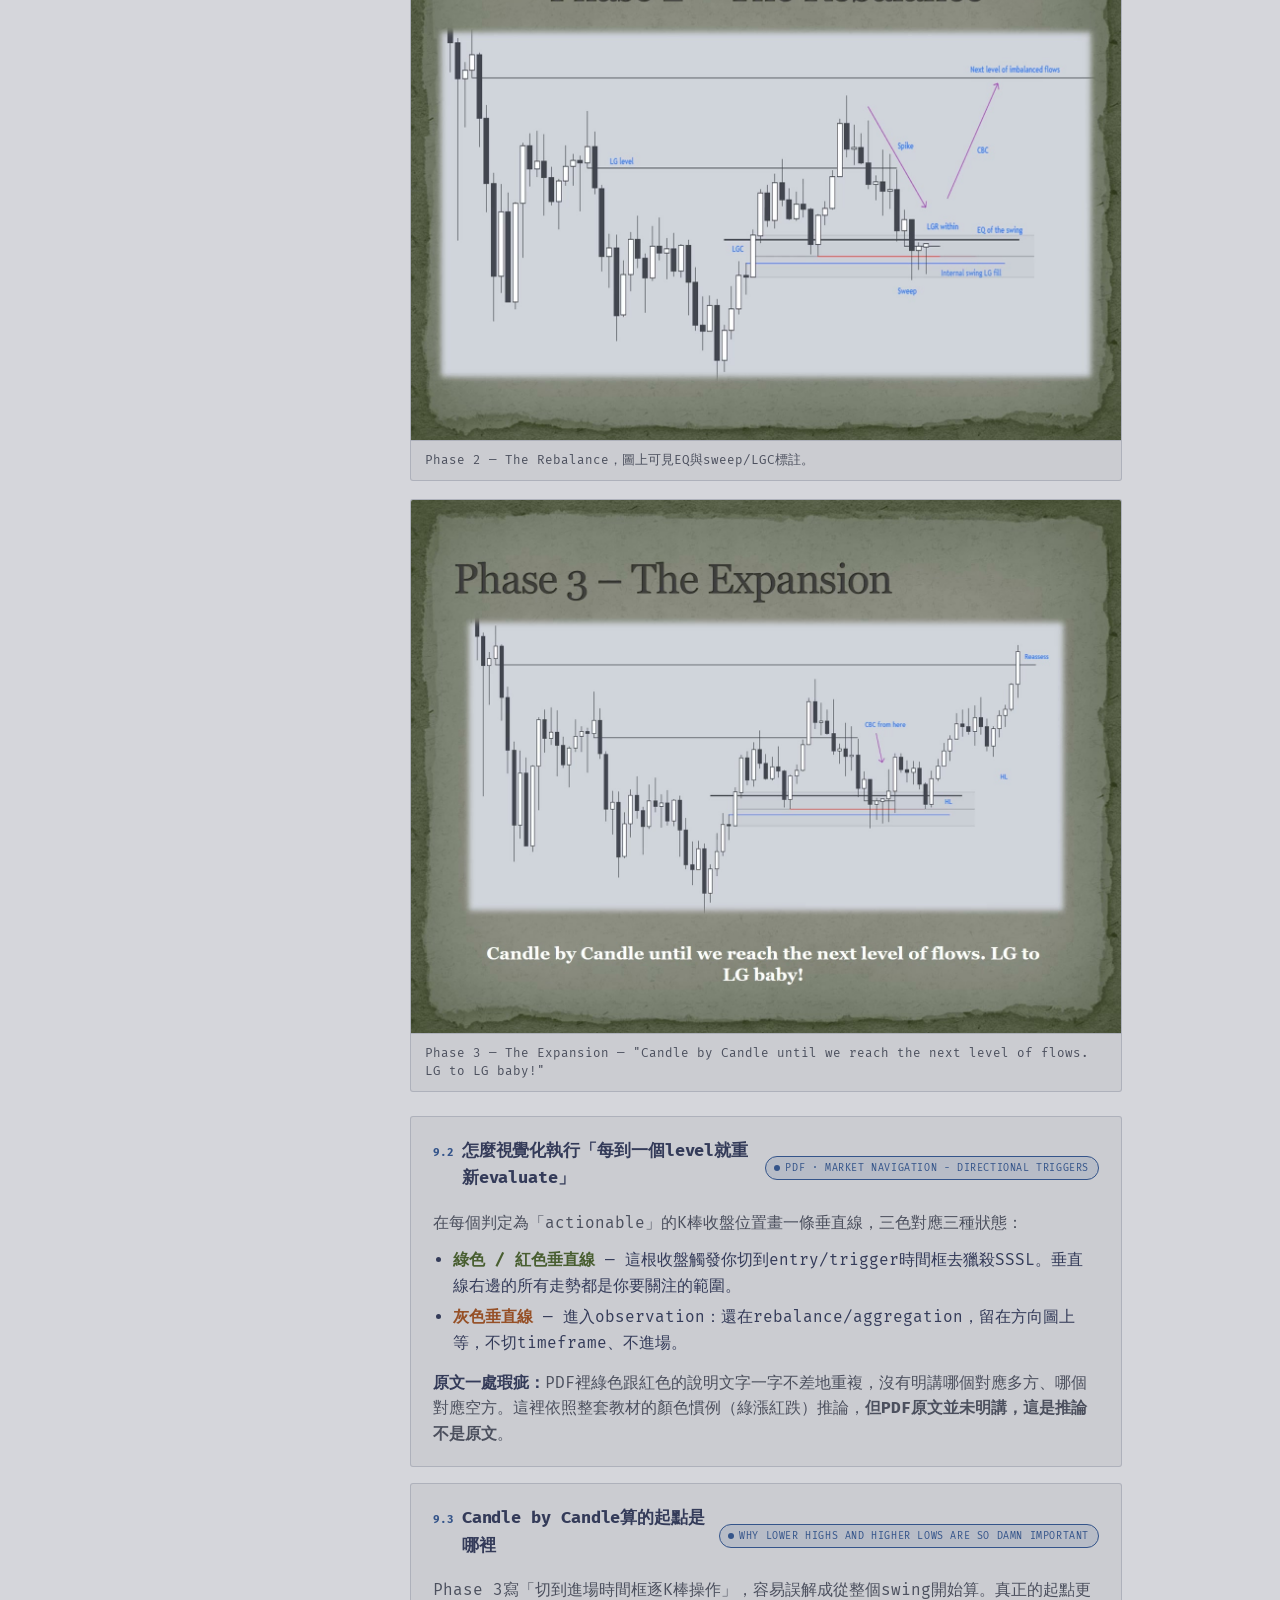
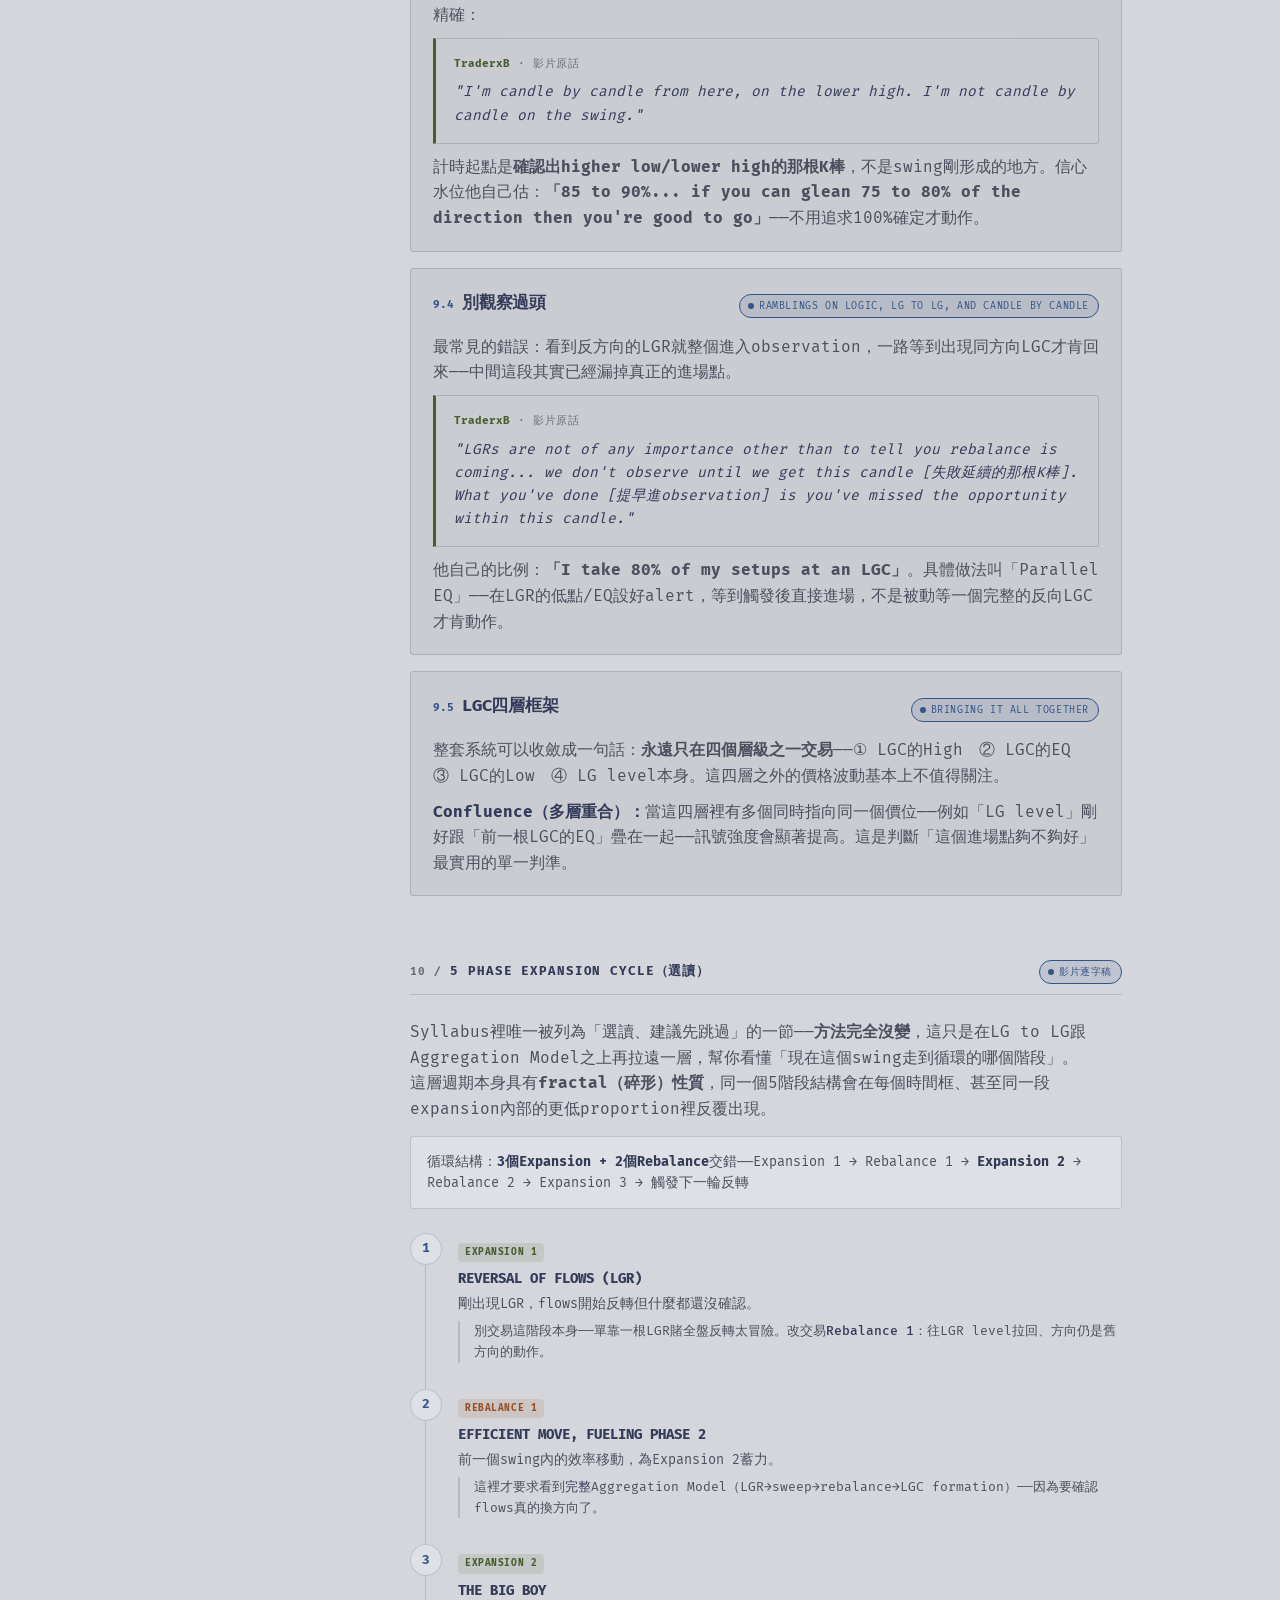
==== commit 46c695ef: "Fix name spacing: Daniel DeGuzman (one word, no gap in TOC) Co-Authored-By: Claude Sonnet 5 <noreply" ====
--- a/static/lgr-notes/index.html
+++ b/static/lgr-notes/index.html
@@ -552,7 +552,7 @@
   </button>
   <div class="toc-group-body" id="tg-meta">
     <a href="#s15"><span class="num">15</span>現場筆記</a>
-    <a href="#s16"><span class="num">16</span>Daniel De Guzman雙重確認法</a>
+    <a href="#s16"><span class="num">16</span>Daniel DeGuzman 雙重確認法</a>
     <a href="#s17"><span class="num">17</span>巢狀結構圖解</a>
   </div>
 
@@ -1142,7 +1142,7 @@
     <div class="rule-box"><b>戰績：</b>同一段方向裡連續拿下<b>5個setup，全勝</b>，時間跨度約2.5天——他的評語是「pretty good week if I don't say so myself」。另一支XRP的一週實況重播（Replay Mode）示範也拿到<b>4個setup全勝，共12R</b>，同樣是靠反覆套用同一套LG to LG+SSSL邏輯。</div>
     <ul class="plain">
       <li>同一個LGC區間內出現多個SSSL候選時，挑「最obvious」（最乾淨、最有明顯wick失敗）的那個優先，用「order of magnitude」（噴出幅度的量級）排序候選訊號。</li>
-      <li>明確不建議把4H的LGC再往下refine成30分鐘的LGC來找進場：<b>「I think it's a good method, but sometimes it gets too almost too refined. I prefer looking at these big levels.」</b>——這條跟第16節Daniel De Guzman的「等兩次strike」形成有趣對比：xB自己反而傾向不要過度精修。</li>
+      <li>明確不建議把4H的LGC再往下refine成30分鐘的LGC來找進場：<b>「I think it's a good method, but sometimes it gets too almost too refined. I prefer looking at these big levels.」</b>——這條跟第16節Daniel DeGuzman的「等兩次strike」形成有趣對比：xB自己反而傾向不要過度精修。</li>
     </ul>
     <div class="quote">
       <div class="quote-meta"><span class="who">TraderxB</span> · 影片原話</div>
@@ -1203,13 +1203,13 @@
   <!-- 16 -->
   <section id="s16">
     <div class="sec-head">
-      <h2><span class="sec-num">16 /</span> <b>Daniel De Guzman 的雙重確認法</b></h2>
+      <h2><span class="sec-num">16 /</span> <b>Daniel DeGuzman 的雙重確認法</b></h2>
       <span class="pill unverified">未驗證</span>
     </div>
     <p>Day chart看到連續兩個strike（D1、D2）才切進4H找H1、H2兩個strike，在H2進場——不吃第一個green cross。</p>
     <div class="card">
       <p class="soft" style="margin-bottom:10px;"><b style="color:var(--ink)">部分有根據：</b>第102頁範例31的筆記寫著「the setup is just a SSSL within a SSSL (30m and 5m setup here)」——高時間框SSSL框出區間、切進低時間框再找一次SSSL進場的<b>drill-down架構</b>，官方教材確實有。</p>
-      <p class="soft" style="margin:0;"><b style="color:var(--ink)">沒有根據：</b>「必須先集齊兩個strike才動作」這個計數規則，翻遍7份PDF跟103頁範例集都沒找到。邏輯上站得住腳（跟LE Candle同樣是拿訊號量換勝率），但目前只能當作Daniel De Guzman個人在官方框架上疊加的執行紀律，不是xB原始教材寫死的規則。第15節裡xB自己反而傾向不過度精修時間框，兩人的直覺不完全一致。</p>
+      <p class="soft" style="margin:0;"><b style="color:var(--ink)">沒有根據：</b>「必須先集齊兩個strike才動作」這個計數規則，翻遍7份PDF跟103頁範例集都沒找到。邏輯上站得住腳（跟LE Candle同樣是拿訊號量換勝率），但目前只能當作Daniel DeGuzman個人在官方框架上疊加的執行紀律，不是xB原始教材寫死的規則。第15節裡xB自己反而傾向不過度精修時間框，兩人的直覺不完全一致。</p>
     </div>
   </section>
 
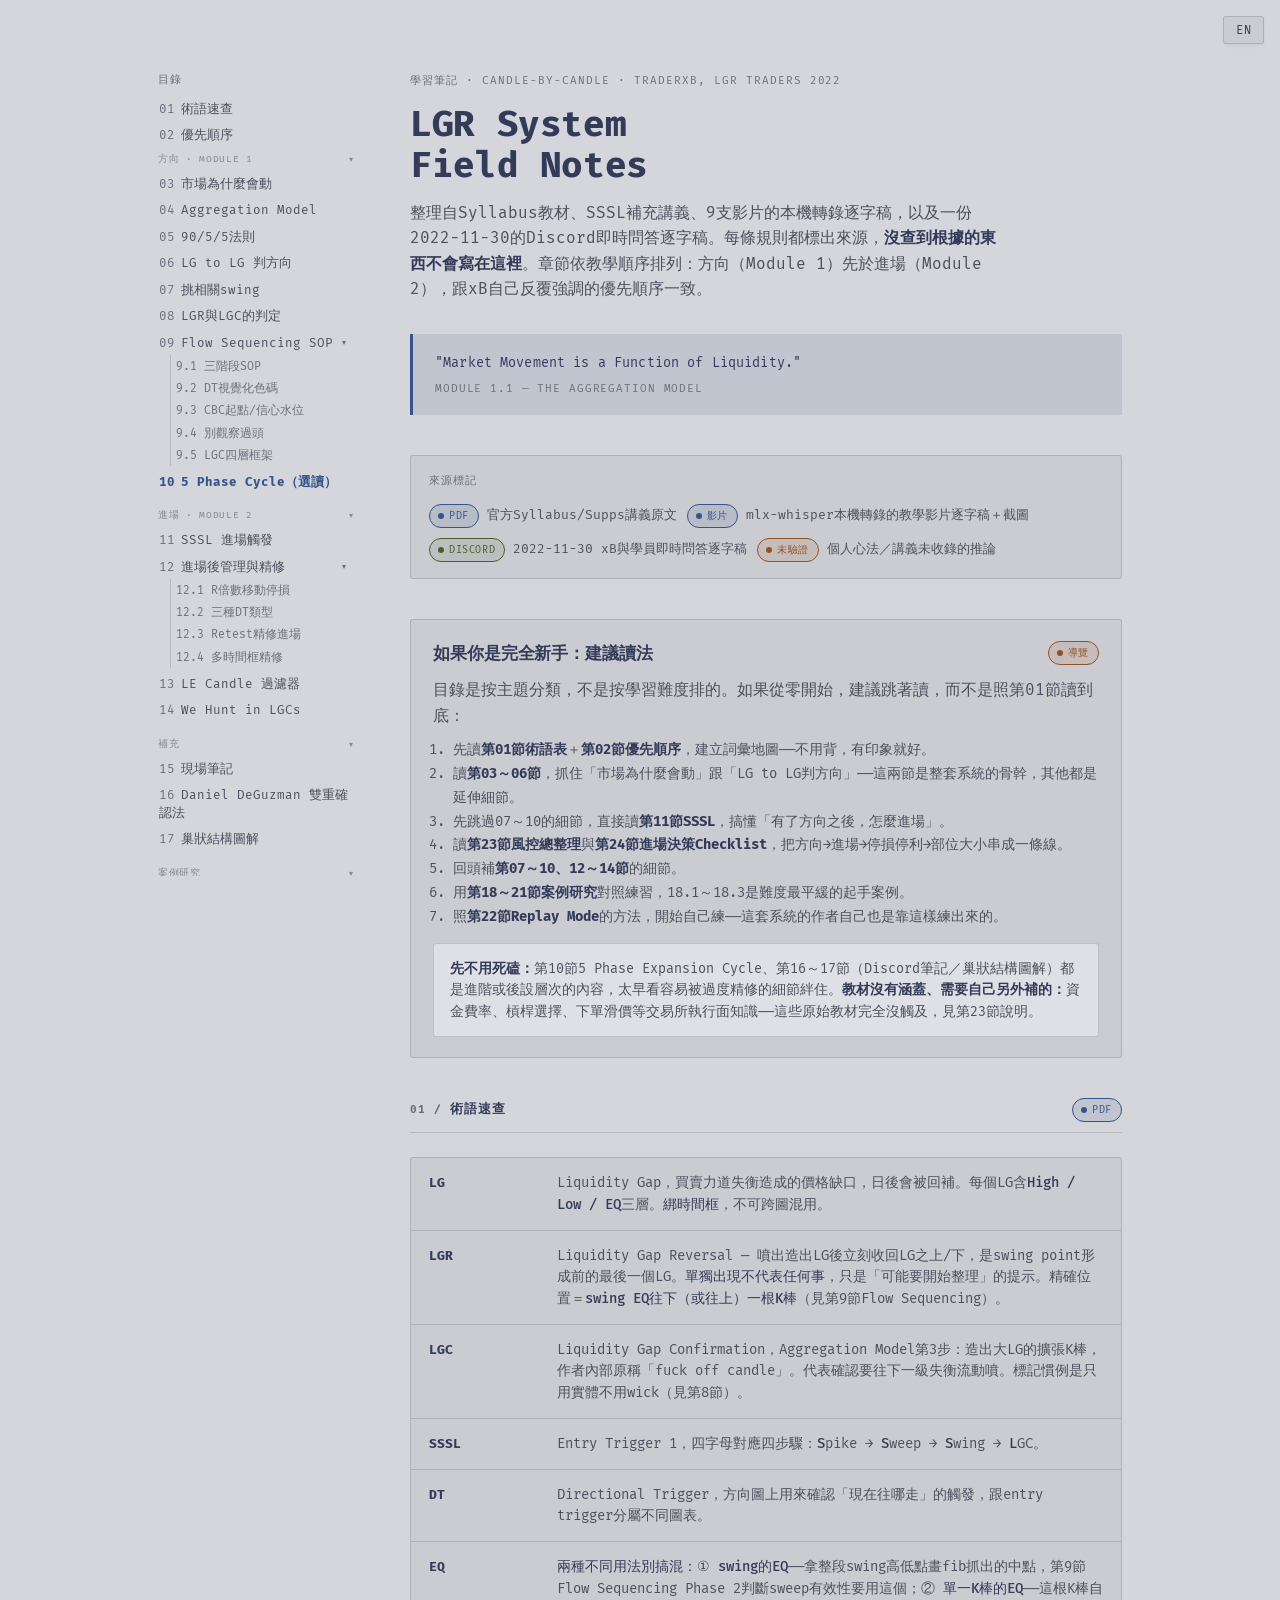
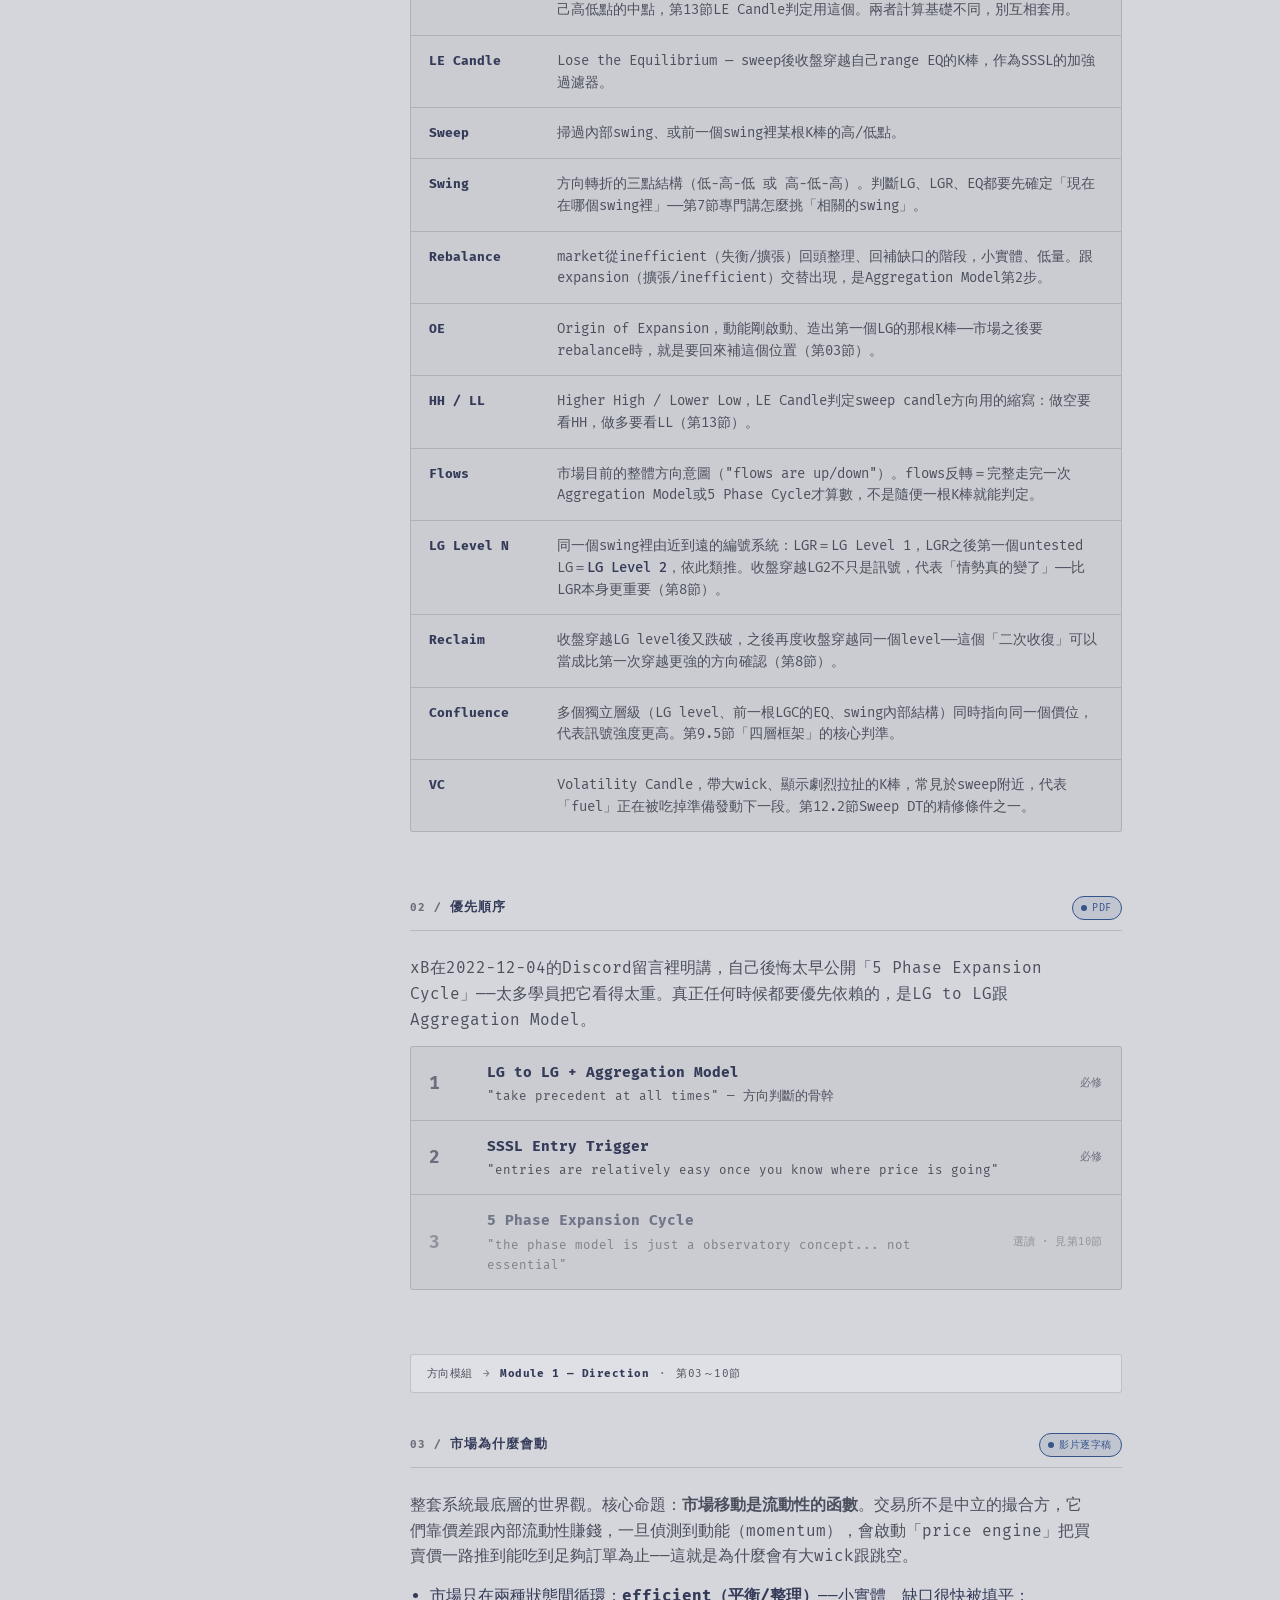
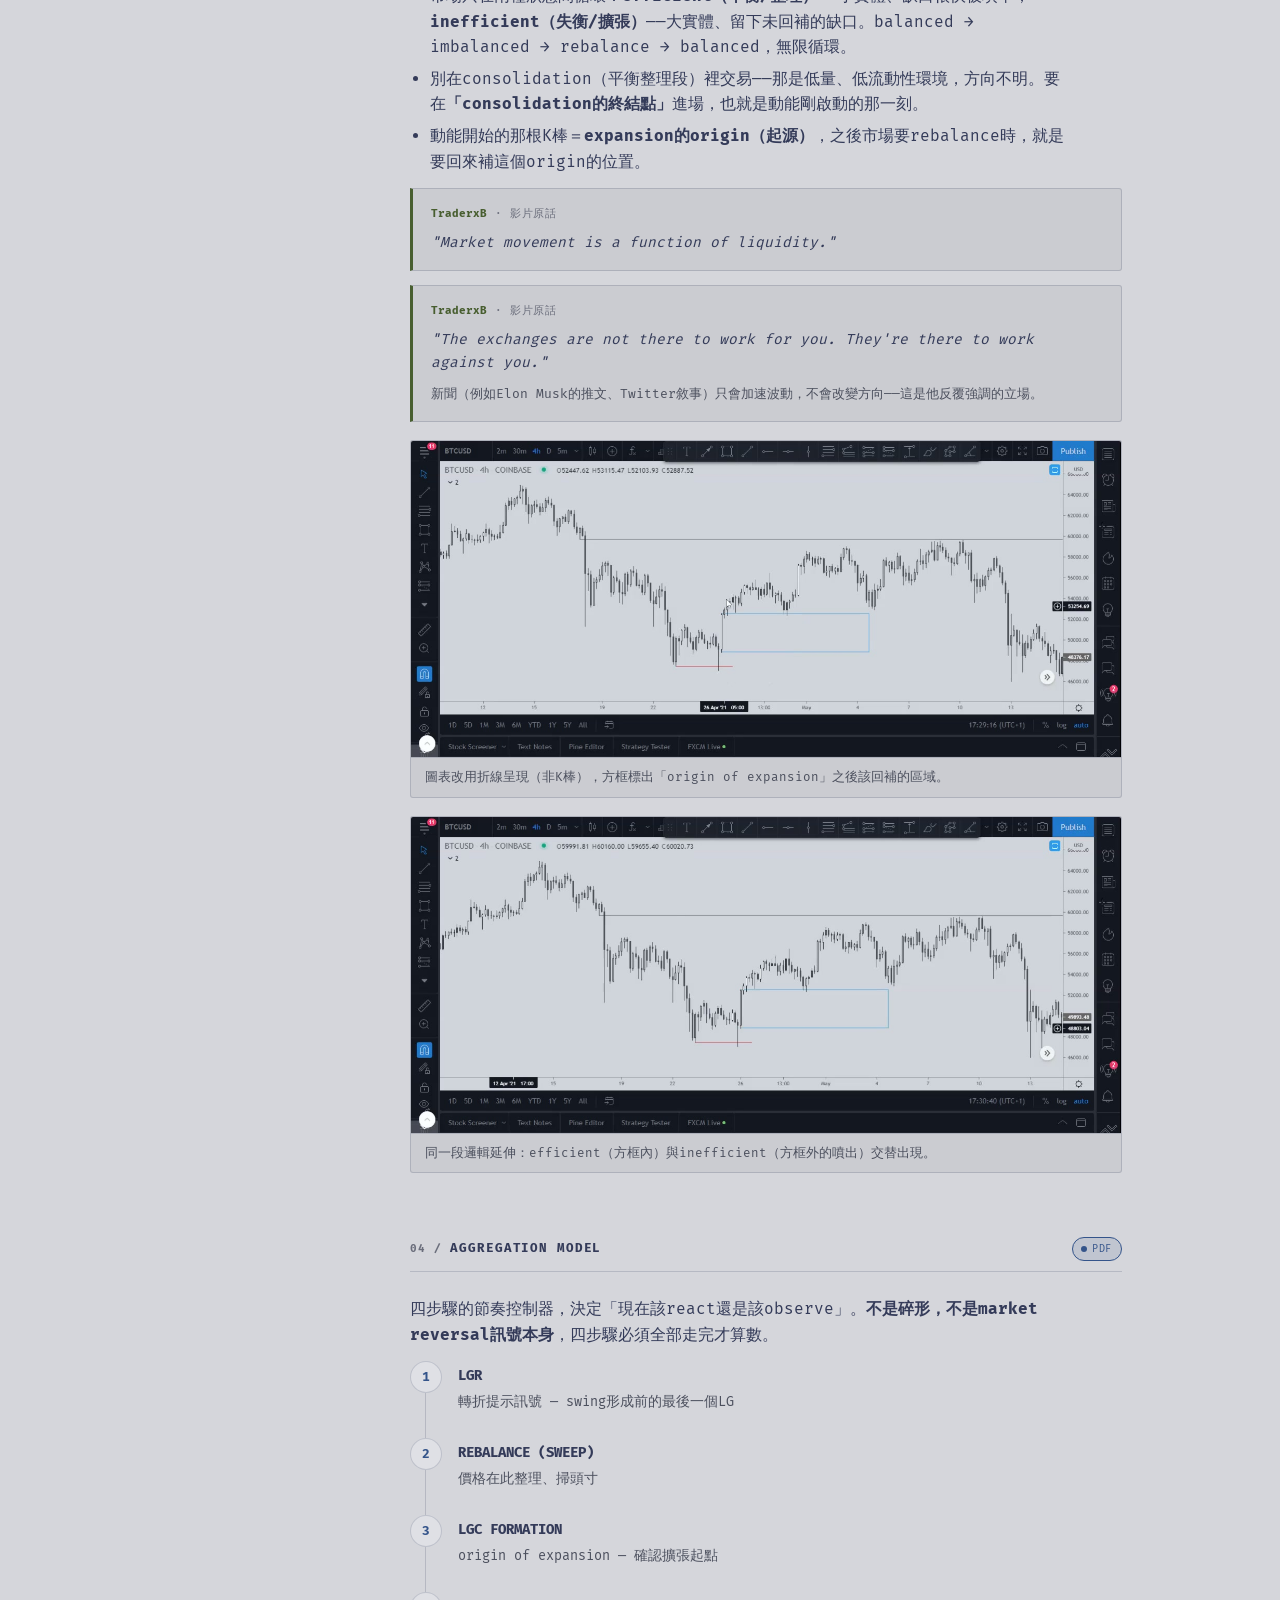
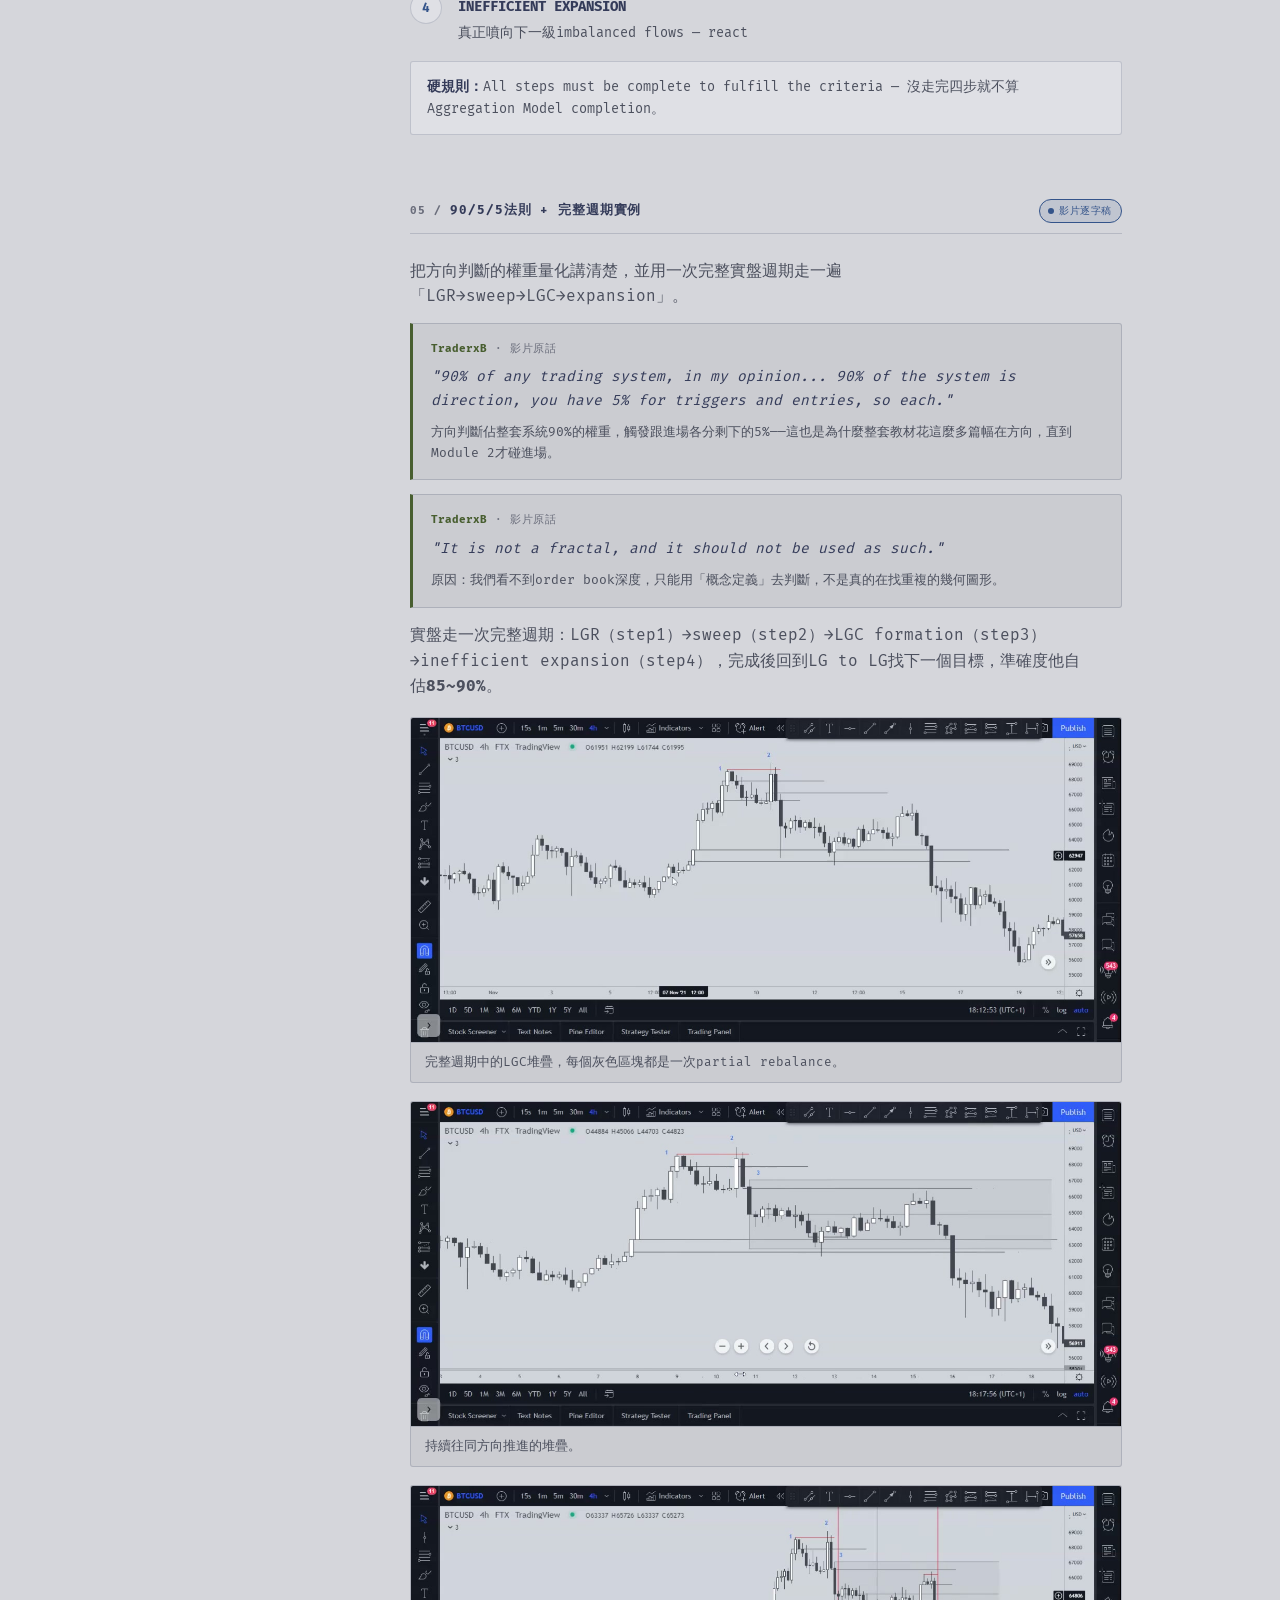
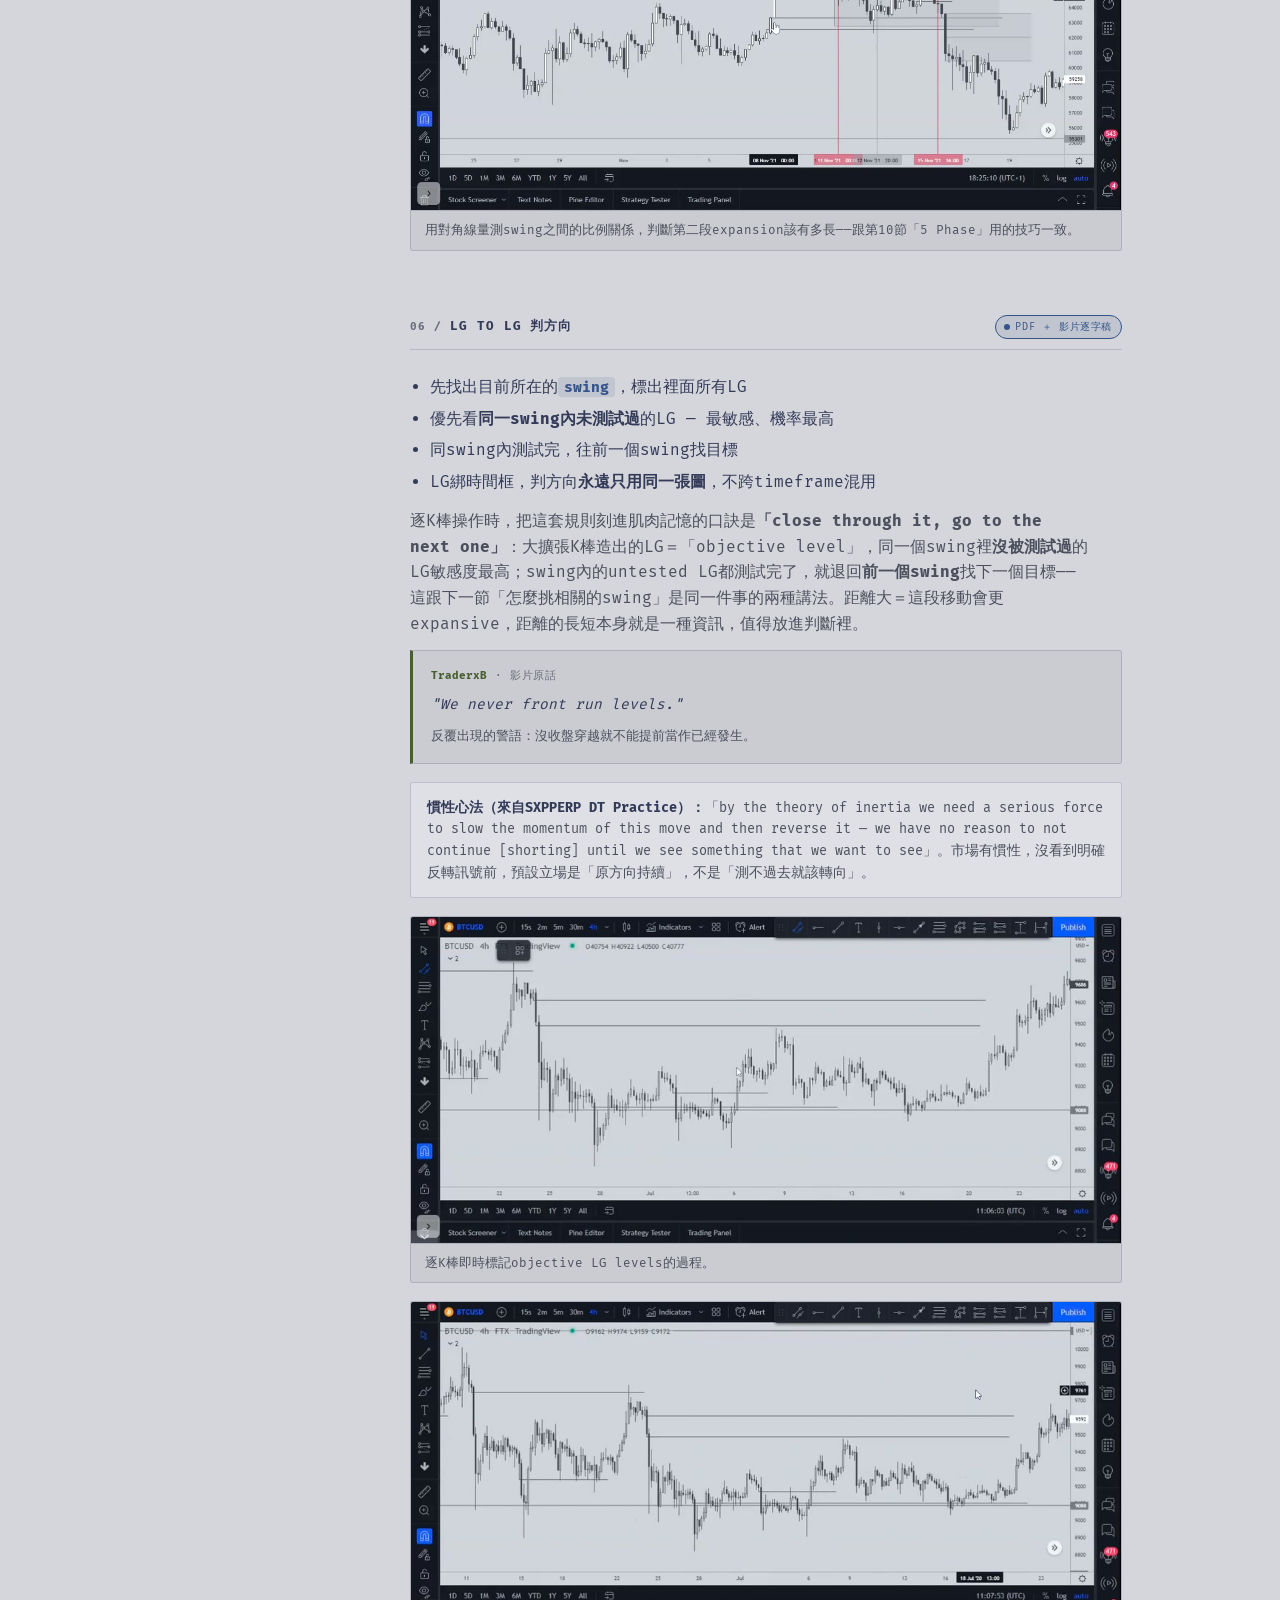
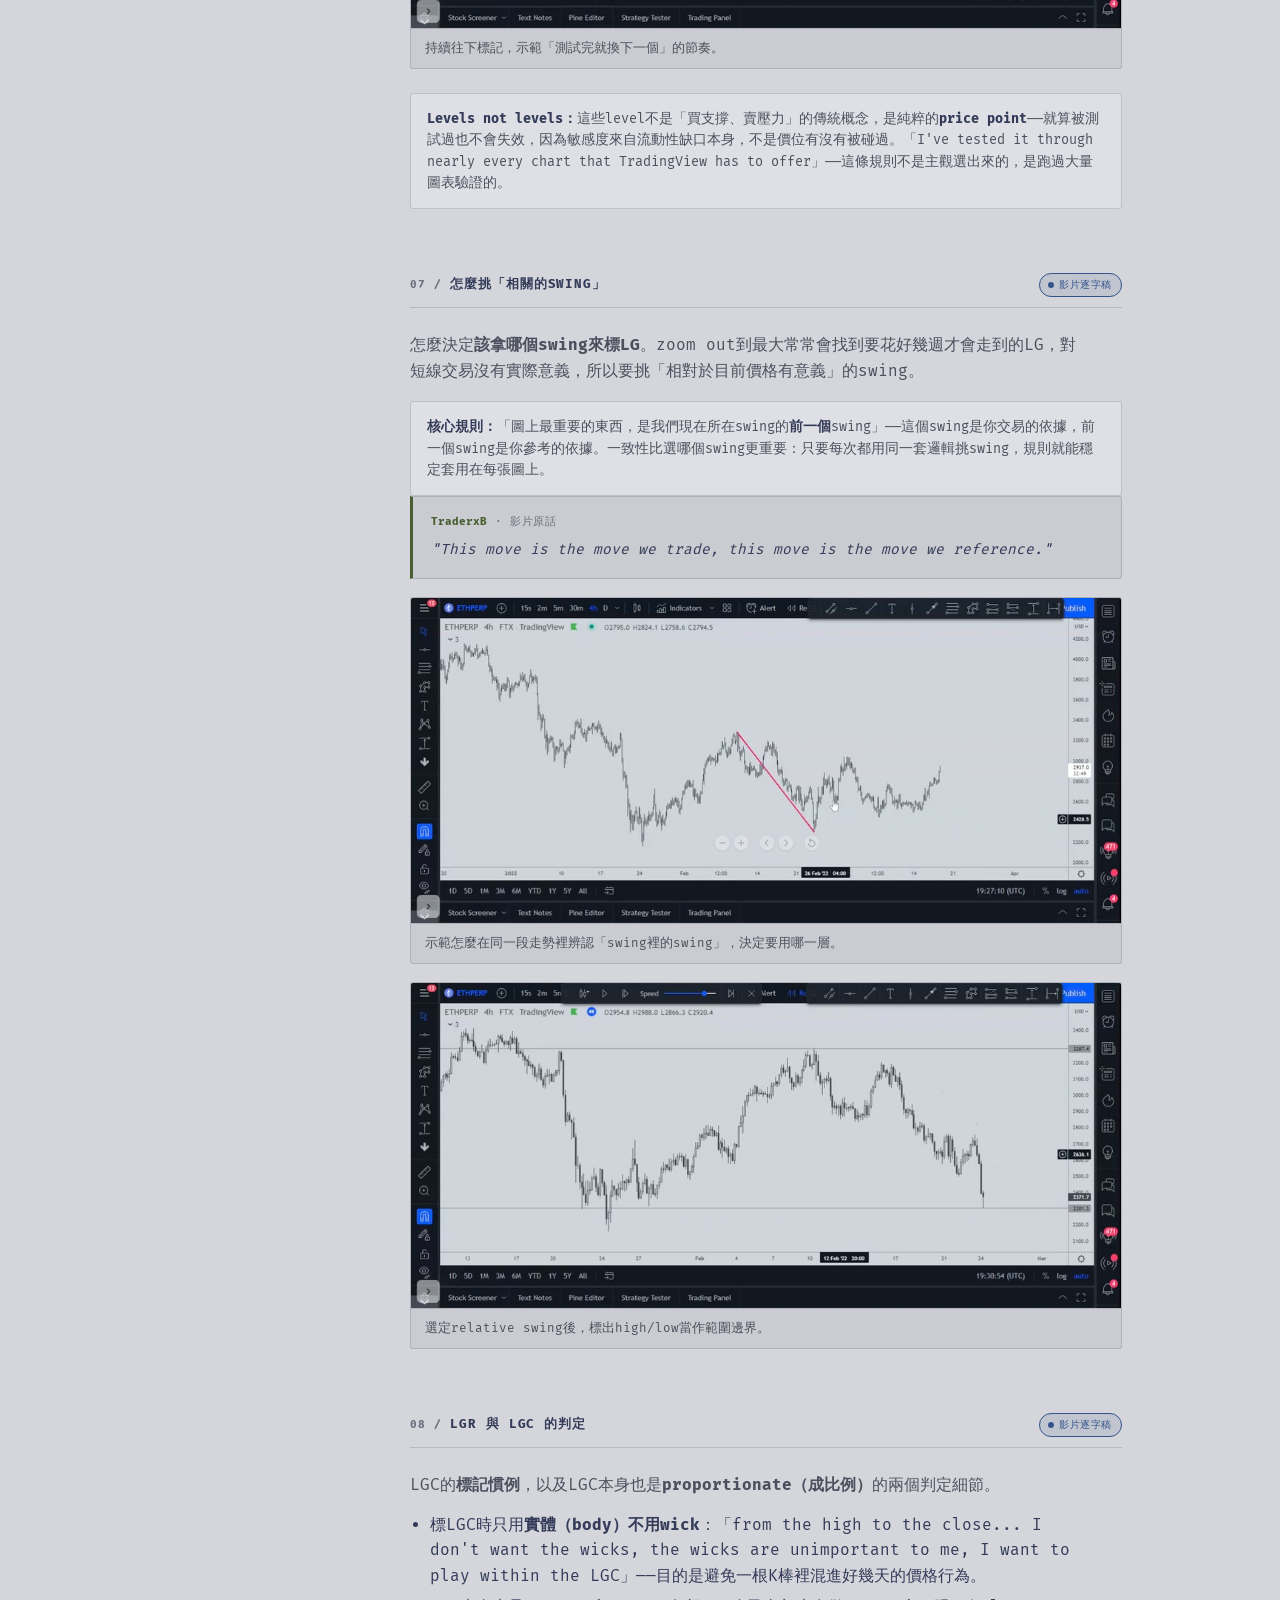
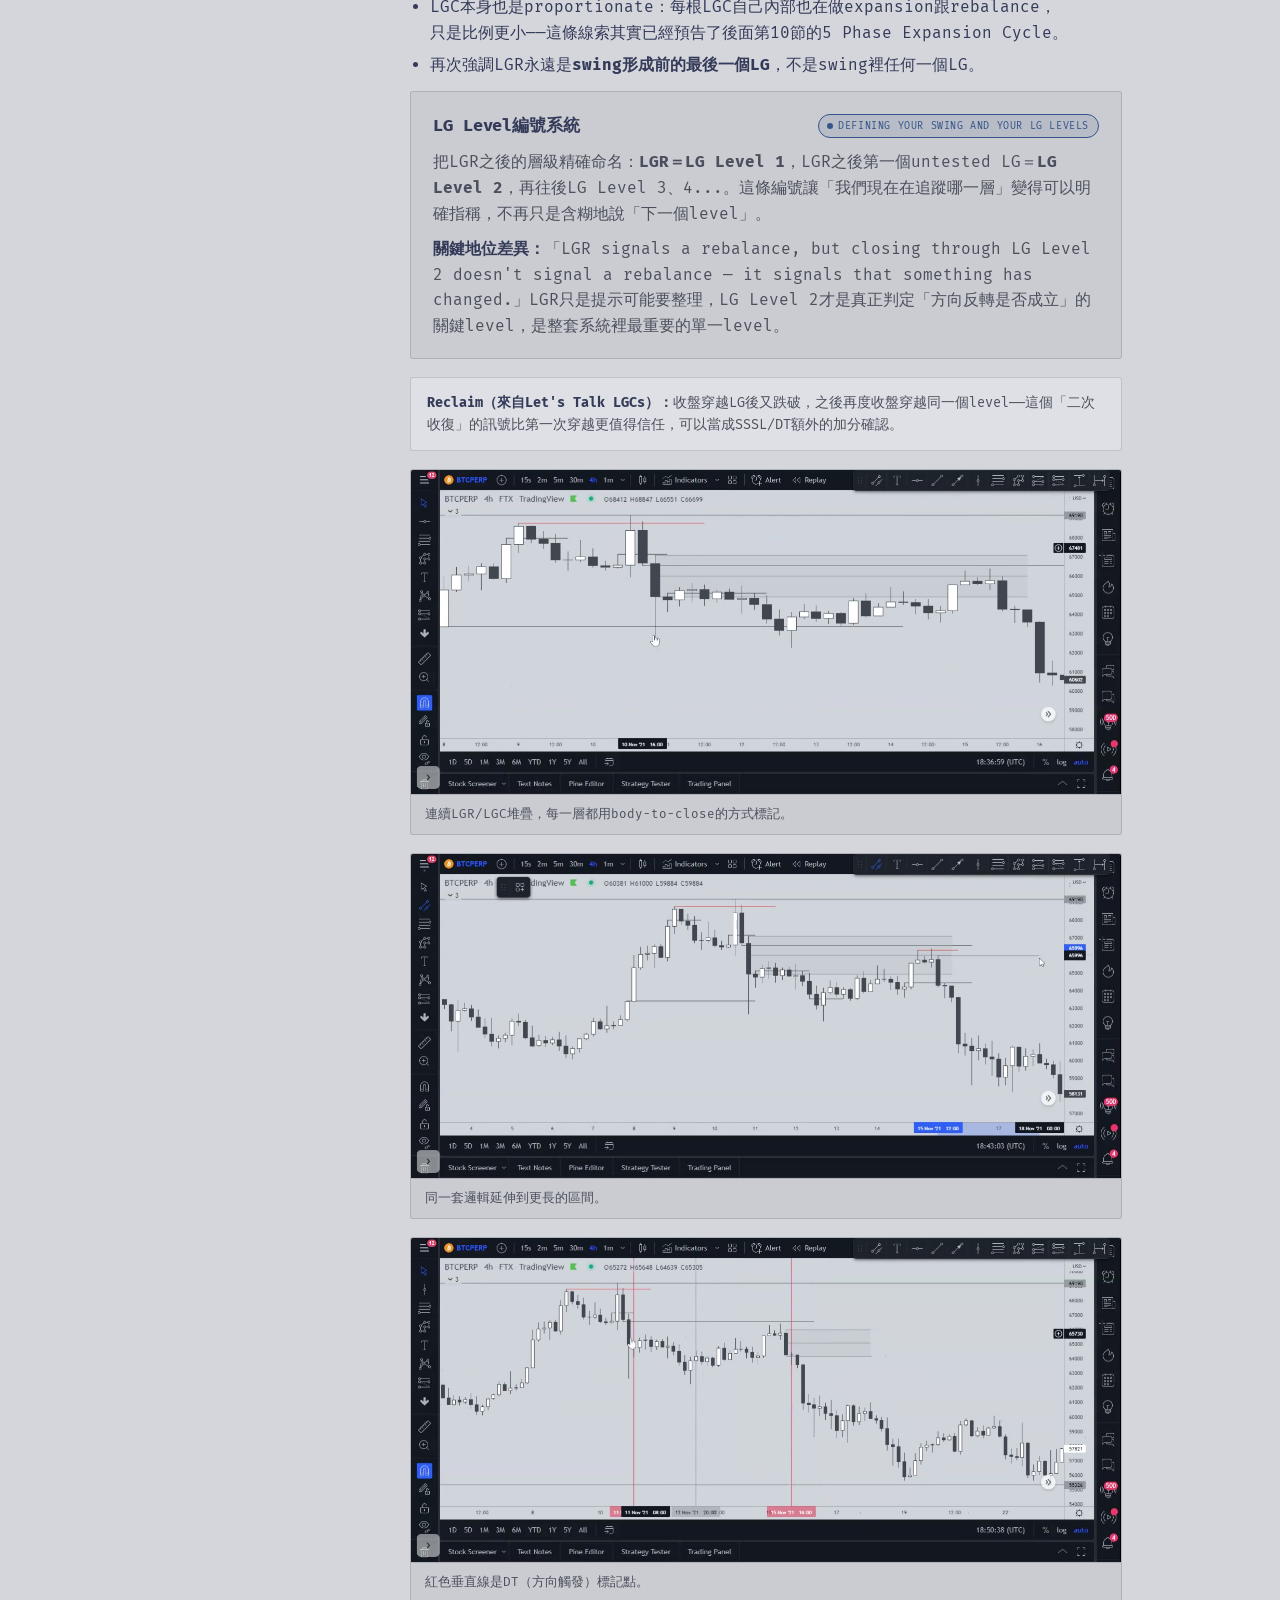
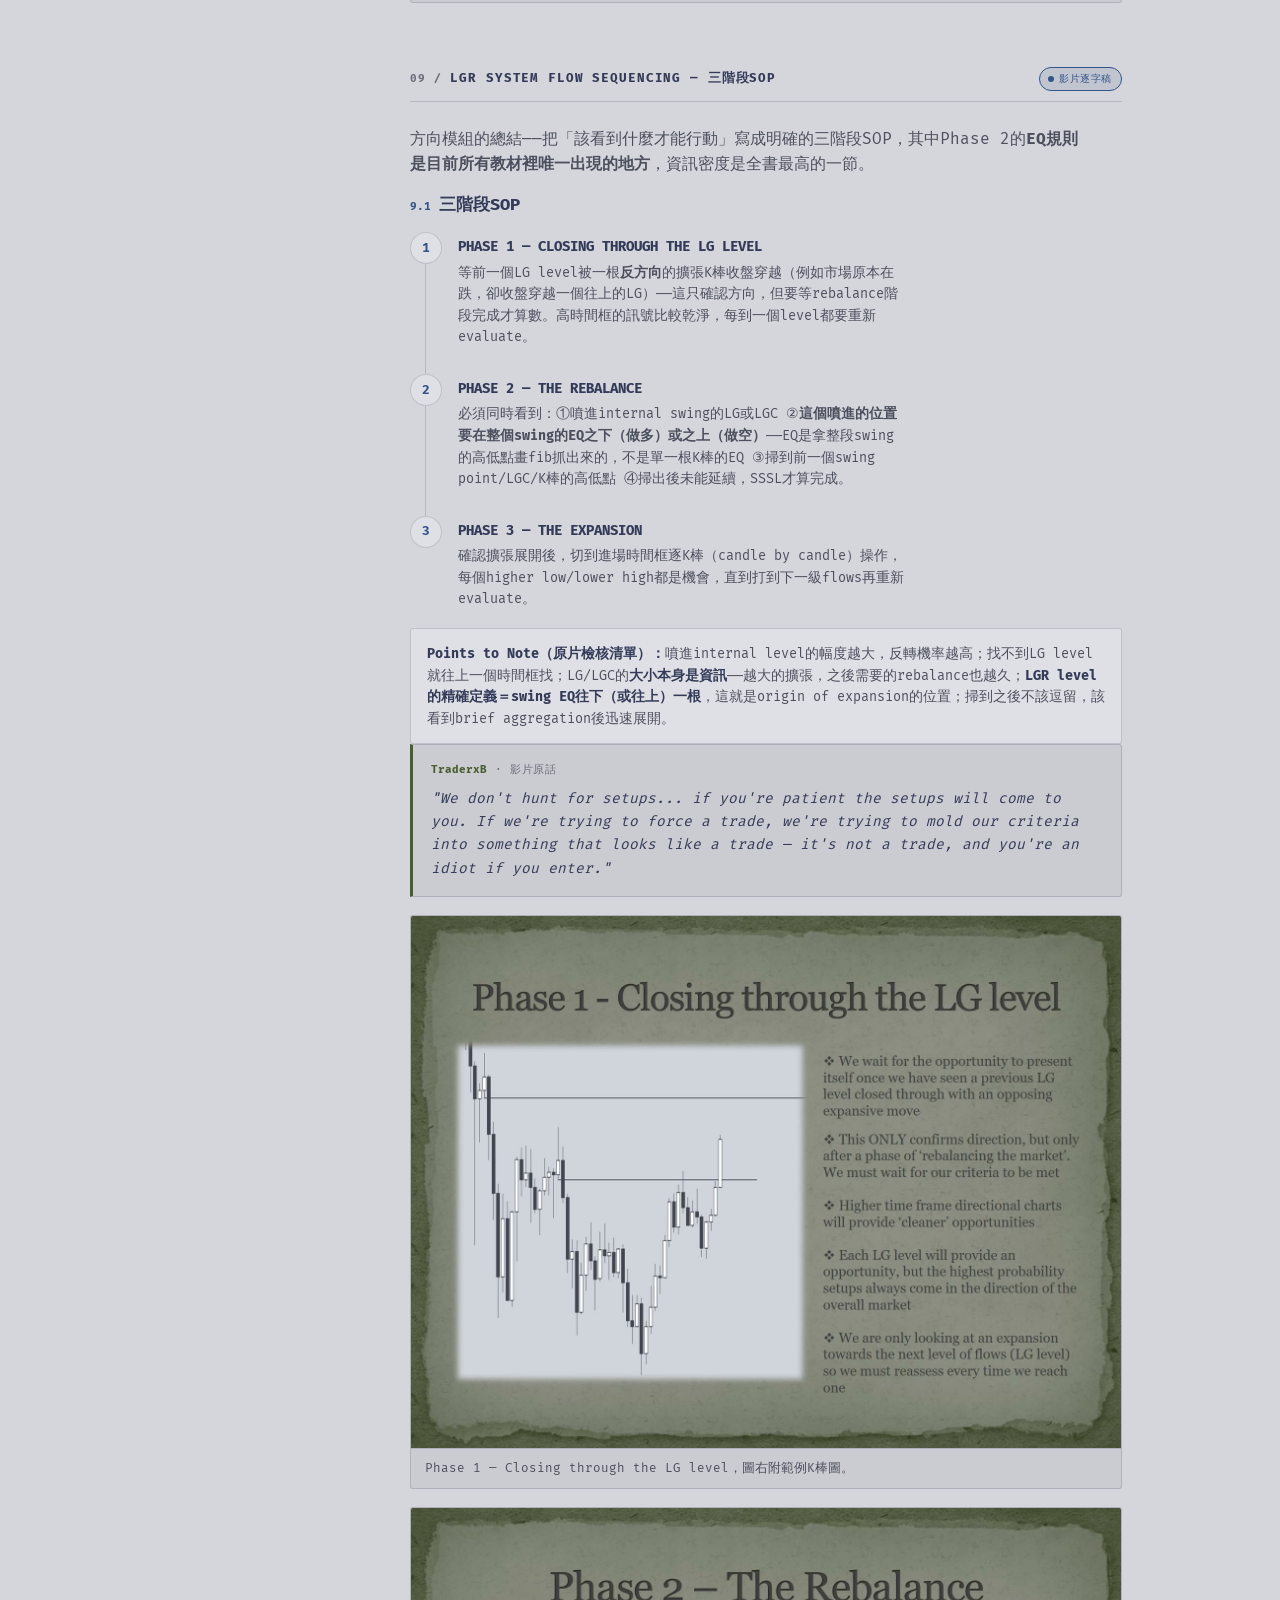
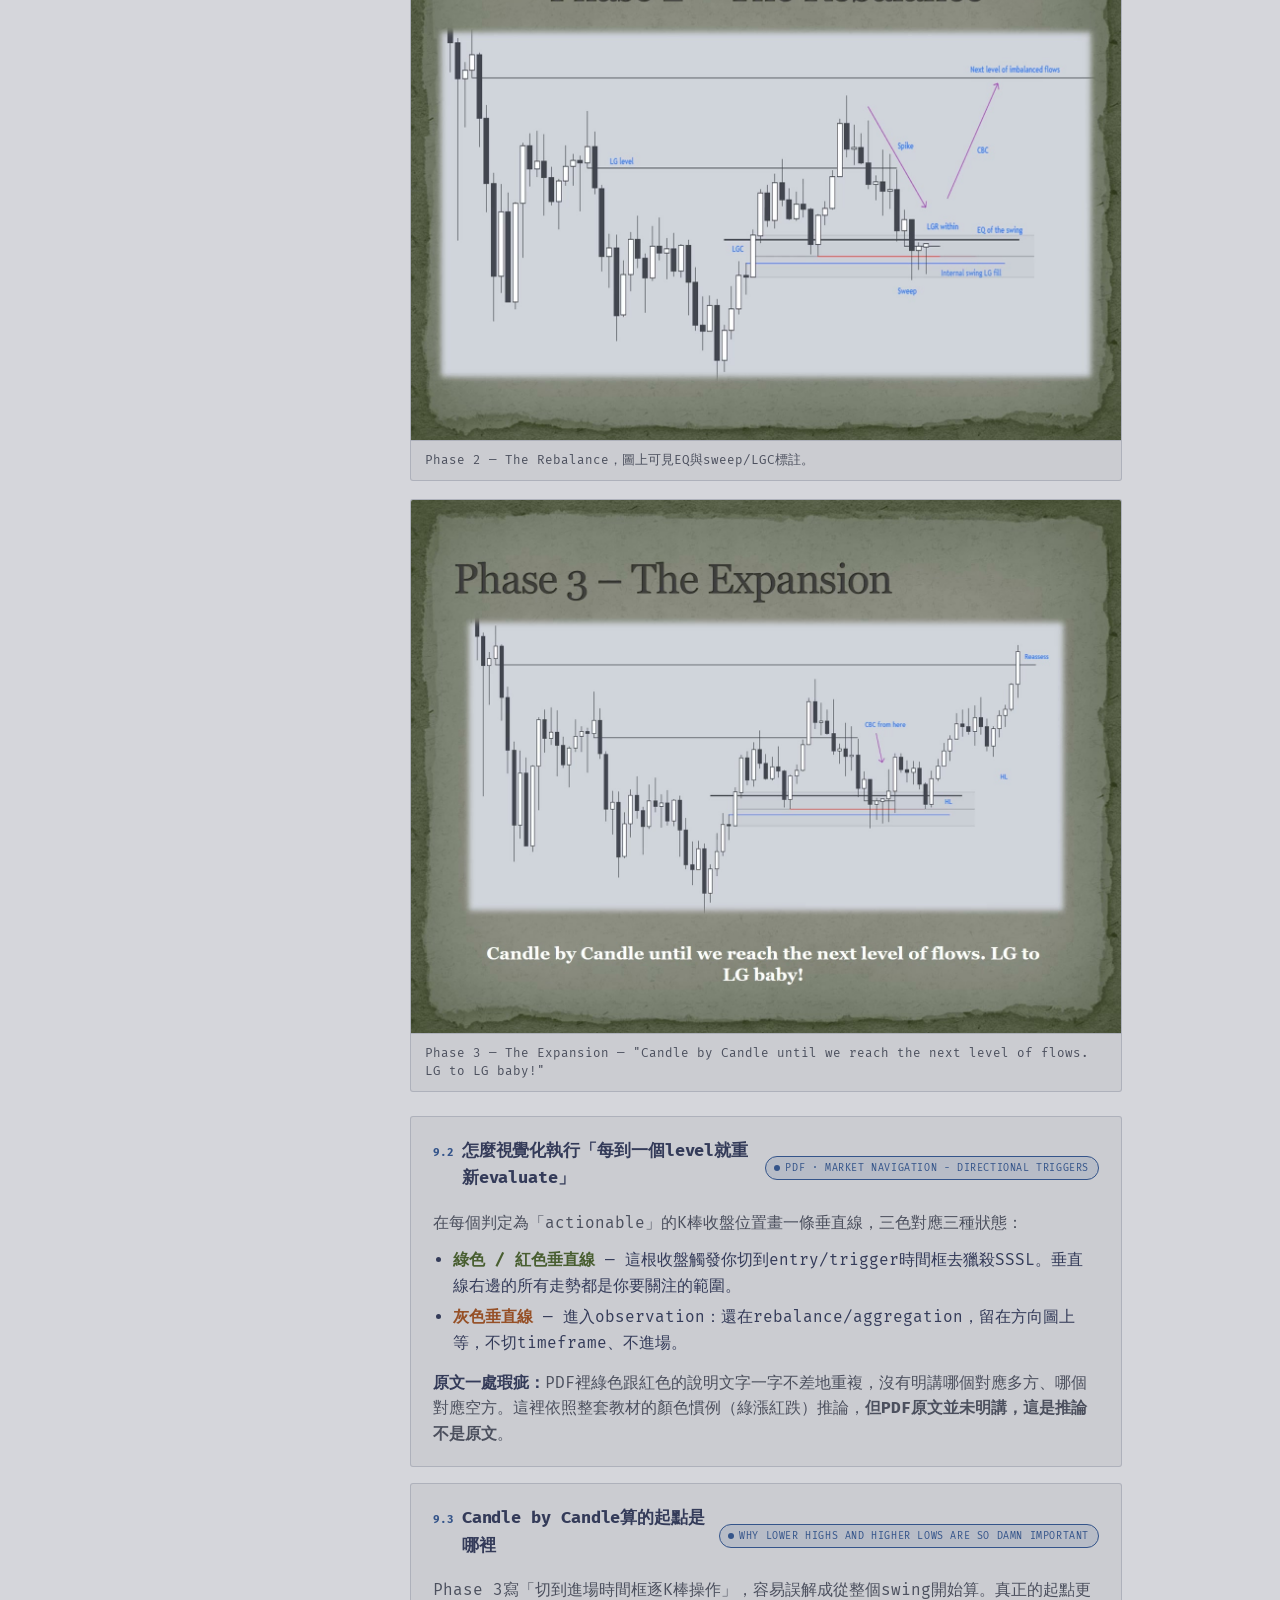
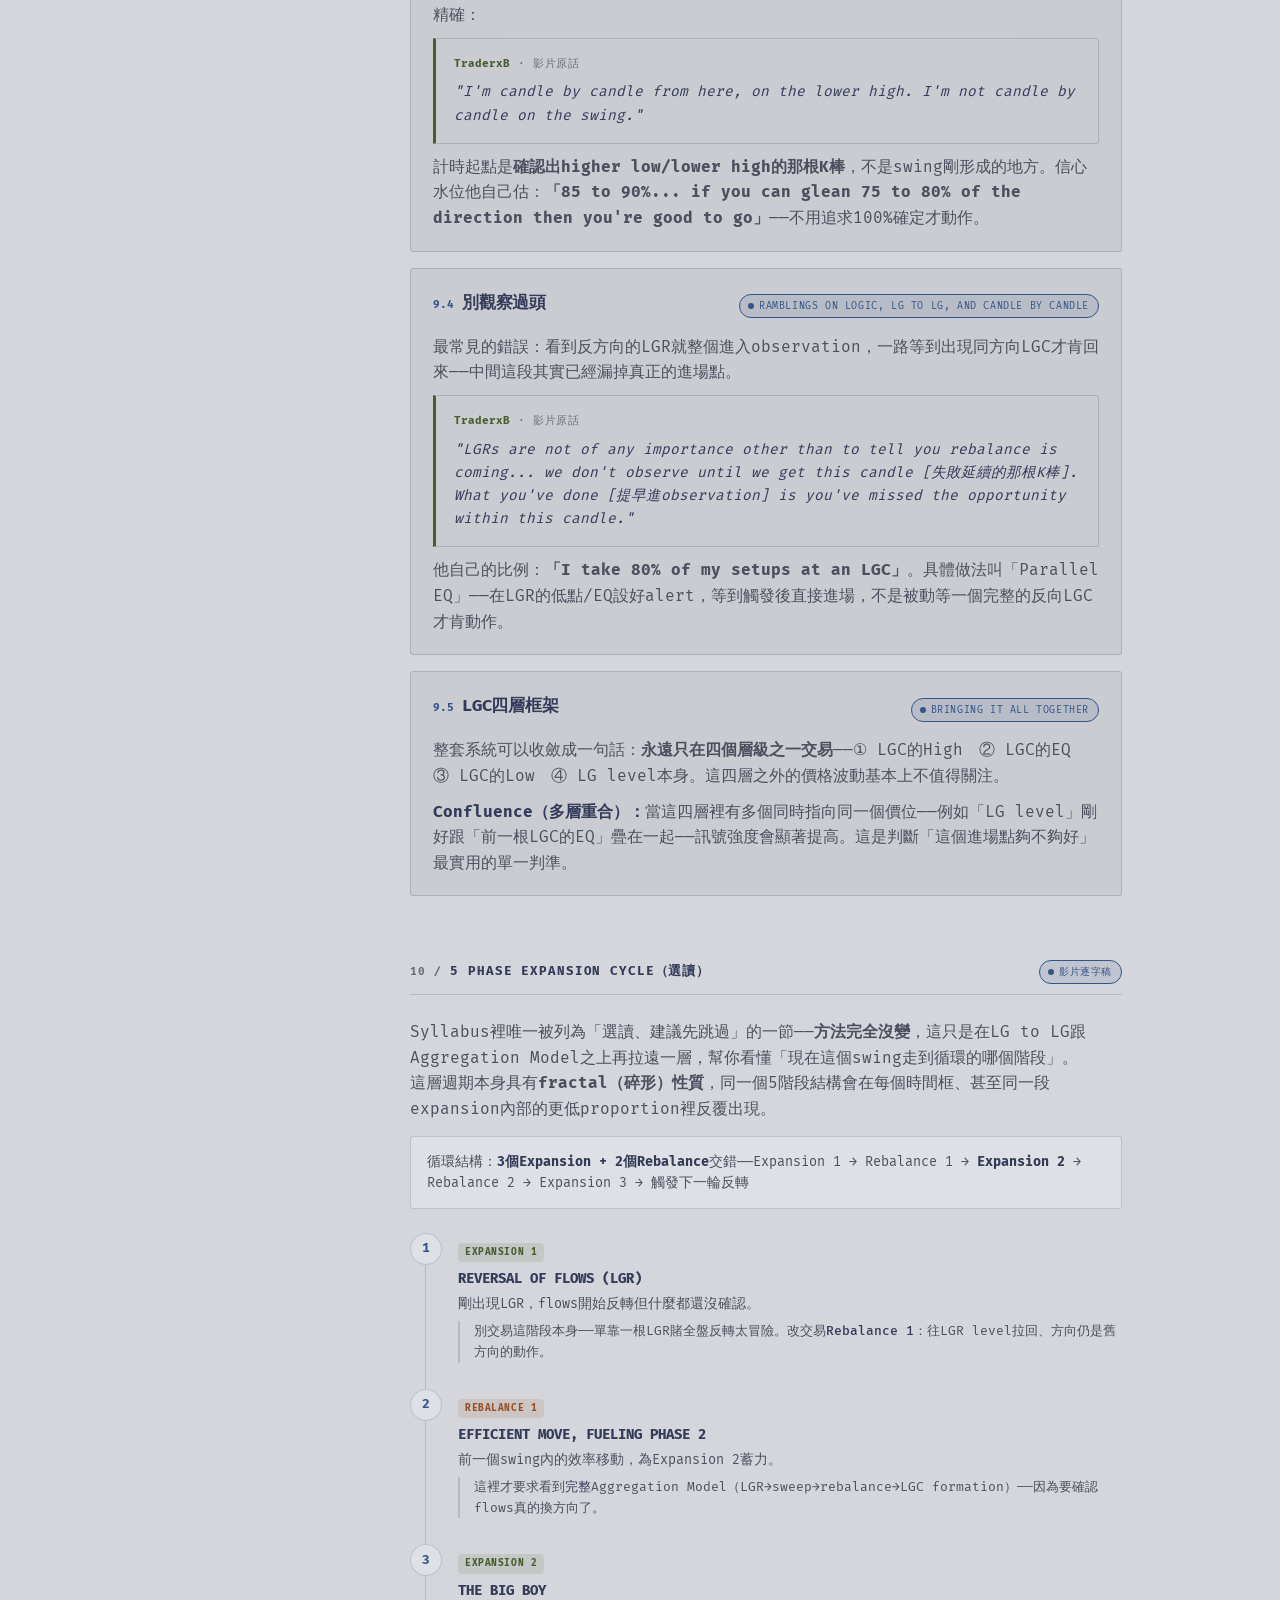
==== commit 57f70af4: "Add full bilingual English version with a language toggle Both language copies live in the same page" ====
--- a/static/lgr-notes/index.html
+++ b/static/lgr-notes/index.html
@@ -138,6 +138,32 @@
   .toc-sub-toggle[aria-expanded="false"]{ transform:rotate(-90deg); }
   .toc-sub{ flex-shrink:0; }
 
+  .lang-doc{ display:contents; }
+  .lang-doc[hidden]{ display:none !important; }
+  .lang-toggle{
+    position:fixed;
+    top:16px;
+    right:16px;
+    z-index:50;
+    display:inline-flex;
+    align-items:center;
+    gap:6px;
+    padding:6px 12px;
+    border-radius:3px;
+    border:1px solid var(--line);
+    background:var(--surface);
+    color:var(--ink);
+    font-family:'Fira Mono', ui-monospace, monospace;
+    font-size:12px;
+    letter-spacing:.04em;
+    cursor:pointer;
+    box-shadow:var(--shadow);
+  }
+  .lang-toggle:hover{ color:var(--level); border-color:var(--level); }
+  @media (max-width:560px){
+    .lang-toggle{ top:8px; right:8px; padding:5px 10px; font-size:11px; }
+  }
+
   @media (max-width:900px){
     .layout{ grid-template-columns:1fr; padding-top:48px; }
     .toc{ display:none; }
@@ -493,6 +519,8 @@
 </style>
 </head>
 <body>
+<button id="lang-toggle" class="lang-toggle" type="button" aria-label="Switch to English">EN</button>
+<div id="doc-zh" class="lang-doc">
 <div class="layout">
 
 <nav class="toc" aria-label="目錄">
@@ -1395,7 +1423,7 @@
       <h2><span class="sec-num">19 /</span> <b>案例研究 — Flows與風控實測</b></h2>
       <span class="pill video">影片逐字稿</span>
     </div>
-    <p class="soft">四支案例，補齊「spike」的正式定義、部位風險規則、候盤直覺、以及兩則Q&A澄清——這批內容比單純換標的重複示範更貼近實戰細節。</p>
+    <p class="soft">四支案例，補齊「spike」的正式定義、部位風險規則、候盤直覺、以及兩則Q&amp;A澄清——這批內容比單純換標的重複示範更貼近實戰細節。</p>
 
     <div class="subhead" id="s19-1"><span class="subnum">19.1</span><h3>90天回測：spike的客觀定義與風險減碼</h3></div>
     <p class="soft" style="margin-bottom:10px;">BTCPERP，用Replay Mode回放約三個月（90天）走勢，刻意只停留在方向圖上標DT，不切進entry timeframe練習方向判斷。</p>
@@ -1620,7 +1648,1136 @@
 
 </div>
 </div>
-
+</div>
+<div id="doc-en" class="lang-doc" hidden>
+<div class="layout">
+
+<nav class="toc" aria-label="Contents">
+  <div class="toc-title">Contents</div>
+  <a href="#en-s01"><span class="num">01</span>Terminology Quick Reference</a>
+  <a href="#en-s02"><span class="num">02</span>Priority Order</a>
+
+  <button class="toc-group-toggle" type="button" aria-expanded="true" aria-controls="en-tg-direction">
+    <span>Direction · Module 1</span><span class="chev">▾</span>
+  </button>
+  <div class="toc-group-body" id="en-tg-direction">
+    <a href="#en-s03"><span class="num">03</span>Why the Market Moves</a>
+    <a href="#en-s04"><span class="num">04</span>Aggregation Model</a>
+    <a href="#en-s05"><span class="num">05</span>The 90/5/5 Rule</a>
+    <a href="#en-s06"><span class="num">06</span>LG to LG: Reading Direction</a>
+    <a href="#en-s07"><span class="num">07</span>Picking the Relevant Swing</a>
+    <a href="#en-s08"><span class="num">08</span>Judging LGR and LGC</a>
+    <div class="toc-item-wrap">
+      <div class="toc-item-row">
+        <a href="#en-s09"><span class="num">09</span>Flow Sequencing SOP</a>
+        <button class="toc-sub-toggle" type="button" aria-expanded="true" aria-controls="en-ts-09" aria-label="Expand/collapse Section 9 sub-items">▾</button>
+      </div>
+      <div class="toc-sub" id="en-ts-09">
+        <a href="#en-s09-1">9.1 The Three-Phase SOP</a>
+        <a href="#en-s09-2">9.2 DT Visual Colour Coding</a>
+        <a href="#en-s09-3">9.3 Candle-by-Candle Starting Point / Confidence Level</a>
+        <a href="#en-s09-4">9.4 Don't Over-Observe</a>
+        <a href="#en-s09-5">9.5 The LGC Four-Tier Framework</a>
+      </div>
+    </div>
+    <a href="#en-s10"><span class="num">10</span>5 Phase Cycle (Optional)</a>
+  </div>
+
+  <button class="toc-group-toggle" type="button" aria-expanded="true" aria-controls="en-tg-entry">
+    <span>Entry · Module 2</span><span class="chev">▾</span>
+  </button>
+  <div class="toc-group-body" id="en-tg-entry">
+    <a href="#en-s11"><span class="num">11</span>SSSL Entry Trigger</a>
+    <div class="toc-item-wrap">
+      <div class="toc-item-row">
+        <a href="#en-s12"><span class="num">12</span>Managing and Refining the Trade</a>
+        <button class="toc-sub-toggle" type="button" aria-expanded="true" aria-controls="en-ts-12" aria-label="Expand/collapse Section 12 sub-items">▾</button>
+      </div>
+      <div class="toc-sub" id="en-ts-12">
+        <a href="#en-s12-1">12.1 R-Multiple Trailing Stop</a>
+        <a href="#en-s12-2">12.2 Three DT Types</a>
+        <a href="#en-s12-3">12.3 Retest Refined Entry</a>
+        <a href="#en-s12-4">12.4 Multi-Timeframe Refinement</a>
+      </div>
+    </div>
+    <a href="#en-s13"><span class="num">13</span>LE Candle Filter</a>
+    <a href="#en-s14"><span class="num">14</span>We Hunt in LGCs</a>
+  </div>
+
+  <button class="toc-group-toggle" type="button" aria-expanded="true" aria-controls="en-tg-meta">
+    <span>Supplementary</span><span class="chev">▾</span>
+  </button>
+  <div class="toc-group-body" id="en-tg-meta">
+    <a href="#en-s15"><span class="num">15</span>Field Notes</a>
+    <a href="#en-s16"><span class="num">16</span>Daniel DeGuzman's Double-Confirmation Method</a>
+    <a href="#en-s17"><span class="num">17</span>Nested Structure Diagram</a>
+  </div>
+
+  <button class="toc-group-toggle" type="button" aria-expanded="true" aria-controls="en-tg-cases">
+    <span>Case Studies</span><span class="chev">▾</span>
+  </button>
+  <div class="toc-group-body" id="en-tg-cases">
+    <div class="toc-item-wrap">
+      <div class="toc-item-row">
+        <a href="#en-s18"><span class="num">18</span>BTC Live Chart Studies</a>
+        <button class="toc-sub-toggle" type="button" aria-expanded="true" aria-controls="en-ts-18" aria-label="Expand/collapse Section 18 sub-items">▾</button>
+      </div>
+      <div class="toc-sub" id="en-ts-18">
+        <a href="#en-s18-1">18.1 LG to LG Continuation + SSSL</a>
+        <a href="#en-s18-2">18.2 Weekly→Daily→4R Refinement</a>
+        <a href="#en-s18-3">18.3 Two Charts + Admitting Subjective Judgment</a>
+        <a href="#en-s18-4">18.4 Low-Entry Rules / One Trade a Day</a>
+      </div>
+    </div>
+    <div class="toc-item-wrap">
+      <div class="toc-item-row">
+        <a href="#en-s19"><span class="num">19</span>Flows and Risk Control in Practice</a>
+        <button class="toc-sub-toggle" type="button" aria-expanded="true" aria-controls="en-ts-19" aria-label="Expand/collapse Section 19 sub-items">▾</button>
+      </div>
+      <div class="toc-sub" id="en-ts-19">
+        <a href="#en-s19-1">19.1 90-Day Backtest: Defining the Spike</a>
+        <a href="#en-s19-2">19.2 partial vs full rebalance</a>
+        <a href="#en-s19-3">19.3 Reading Order-Book Pressure from Wicks</a>
+        <a href="#en-s19-4">19.4 Two Q&amp;A Clarifications</a>
+      </div>
+    </div>
+    <div class="toc-item-wrap">
+      <div class="toc-item-row">
+        <a href="#en-s20"><span class="num">20</span>EURUSD and the Spot Strategy</a>
+        <button class="toc-sub-toggle" type="button" aria-expanded="true" aria-controls="en-ts-20" aria-label="Expand/collapse Section 20 sub-items">▾</button>
+      </div>
+      <div class="toc-sub" id="en-ts-20">
+        <a href="#en-s20-1">20.1 EURUSD: Multi-Timeframe Alignment</a>
+        <a href="#en-s20-2">20.2 Spot Long-Only + Reclaim</a>
+      </div>
+    </div>
+    <div class="toc-item-wrap">
+      <div class="toc-item-row">
+        <a href="#en-s21"><span class="num">21</span>Homework Training Methods</a>
+        <button class="toc-sub-toggle" type="button" aria-expanded="true" aria-controls="en-ts-21" aria-label="Expand/collapse Section 21 sub-items">▾</button>
+      </div>
+      <div class="toc-sub" id="en-ts-21">
+        <a href="#en-s21-1">21.1 Reverse Engineering</a>
+        <a href="#en-s21-2">21.2 Forward Swing-by-Swing Training</a>
+      </div>
+    </div>
+    <a href="#en-s22"><span class="num">22</span>Deliberate Practice with Replay Mode</a>
+  </div>
+
+  <button class="toc-group-toggle" type="button" aria-expanded="true" aria-controls="en-tg-synthesis">
+    <span>Synthesis Toolkit</span><span class="chev">▾</span>
+  </button>
+  <div class="toc-group-body" id="en-tg-synthesis">
+    <div class="toc-item-wrap">
+      <div class="toc-item-row">
+        <a href="#en-s23"><span class="num">23</span>Risk Control, Consolidated</a>
+        <button class="toc-sub-toggle" type="button" aria-expanded="true" aria-controls="en-ts-23" aria-label="Expand/collapse Section 23 sub-items">▾</button>
+      </div>
+      <div class="toc-sub" id="en-ts-23">
+        <a href="#en-s23-1">23.1 Structural Trailing Stop</a>
+        <a href="#en-s23-2">23.2 Full Risk With Flows / Half Risk Against</a>
+        <a href="#en-s23-3">23.3 Fixed Multiple vs. Locking the Outer Range</a>
+      </div>
+    </div>
+    <a href="#en-s24"><span class="num">24</span>Entry Decision Checklist</a>
+  </div>
+</nav>
+
+<div class="wrap">
+
+  <p class="eyebrow">Study Notes · candle-by-candle · TraderxB, LGR Traders 2022</p>
+  <h1>LGR System<br>Field Notes</h1>
+  <p class="lede">Compiled from the Syllabus materials, the SSSL supplement, local transcripts of 9 videos, and a 2022-11-30 Discord Q&amp;A transcript. Every rule is sourced — <b>if we couldn't find a basis for it, it isn't in here</b>. Sections follow the teaching order: Direction (Module 1) before Entry (Module 2), matching the priority xB himself repeatedly stresses.</p>
+
+  <div class="epigraph">
+    "Market Movement is a Function of Liquidity."
+    <span>MODULE 1.1 — THE AGGREGATION MODEL</span>
+  </div>
+
+  <div class="legend">
+    <div class="legend-title">Source Key</div>
+    <div class="legend-item"><span class="pill pdf">PDF</span> Official Syllabus/Supps course text</div>
+    <div class="legend-item"><span class="pill video">Video</span> Locally transcribed (mlx-whisper) teaching video + screenshots</div>
+    <div class="legend-item"><span class="pill discord">Discord</span> 2022-11-30 xB &amp; student live Q&amp;A transcript</div>
+    <div class="legend-item"><span class="pill unverified">Unverified</span> Personal method / inference not covered in the course materials</div>
+  </div>
+
+  <div class="card" style="margin-bottom:40px;">
+    <div class="card-head"><h3 style="margin:0;">If you're a total beginner: a suggested reading path</h3><span class="pill unverified">Guide</span></div>
+    <p class="soft" style="margin-bottom:10px;">The contents are organized by topic, not by learning difficulty. If you're starting from zero, we suggest reading out of order rather than straight through from Section 1:</p>
+    <ol style="margin:0 0 14px; padding-left:20px; color:var(--ink-soft); font-size:14px; line-height:1.7;">
+      <li>Start with <b style="color:var(--ink)">Section 1's glossary</b> and <b style="color:var(--ink)">Section 2's priority list</b> to build a vocabulary map — don't memorize, just get familiar.</li>
+      <li>Read <b style="color:var(--ink)">Sections 3-6</b> to grasp "why the market moves" and "reading direction with LG to LG" — these two sections are the backbone of the whole system; everything else is an extension of them.</li>
+      <li>Skip the details in 7-10 for now and go straight to <b style="color:var(--ink)">Section 11's SSSL</b>, to understand "once you have direction, how do you actually enter."</li>
+      <li>Read <b style="color:var(--ink)">Section 23's risk-management roundup</b> and <b style="color:var(--ink)">Section 24's entry decision checklist</b>, to string direction → entry → stop/target → position size into one line.</li>
+      <li>Then go back and fill in the details in <b style="color:var(--ink)">Sections 7-10 and 12-14</b>.</li>
+      <li>Use <b style="color:var(--ink)">the case studies in Sections 18-21</b> to practice by comparison — 18.1-18.3 are the gentlest cases to start with.</li>
+      <li>Follow the method in <b style="color:var(--ink)">Section 22's Replay Mode</b> and start drilling it yourself — that's how the author himself trained into this.</li>
+    </ol>
+    <div class="rule-box" style="margin-top:0;"><b>No need to grind through these yet:</b> Section 10's 5 Phase Expansion Cycle and Sections 16-17 (Discord notes / the nested-structure diagram) are advanced or meta-level content — reading them too early is an easy way to get tangled up in over-refined detail. <b>What the course materials don't cover, which you'll need to build yourself:</b> funding rates, leverage selection, order-execution slippage — this exchange-execution knowledge is completely untouched by the original materials; see Section 23.</div>
+  </div>
+
+  <!-- 1 -->
+  <section id="en-s01">
+    <div class="sec-head">
+      <h2><span class="sec-num">01 /</span> <b>Terminology Quick Reference</b></h2>
+      <span class="pill pdf">PDF</span>
+    </div>
+    <div class="gloss">
+      <div class="gloss-row"><div class="gloss-term">LG</div><div class="gloss-def">Liquidity Gap — a price gap created by an imbalance of buying/selling force, which will eventually get filled back in. Every LG has three layers: <b>High / Low / EQ</b>. <b>Tied to its timeframe</b> — never mix across charts.</div></div>
+      <div class="gloss-row"><div class="gloss-term">LGR</div><div class="gloss-def">Liquidity Gap Reversal — a spike that creates an LG and is immediately reclaimed back above/below it; it's the last LG before a swing point forms. <b>On its own it means nothing</b> — it's only a hint that "a rebalance might be starting." Its precise location = <b>one candle below (or above) the swing EQ</b> (see Section 9, Flow Sequencing).</div></div>
+      <div class="gloss-row"><div class="gloss-term">LGC</div><div class="gloss-def">Liquidity Gap Confirmation, step 3 of the Aggregation Model: the expansion candle that creates a large LG, internally nicknamed the "fuck off candle" by the author. It confirms the spike toward the next level of imbalanced flow. Convention is to mark it by body only, not wick (see Section 8).</div></div>
+      <div class="gloss-row"><div class="gloss-term">SSSL</div><div class="gloss-def">Entry Trigger 1 — four letters for four steps: <b>S</b>pike → <b>S</b>weep → <b>S</b>wing → <b>L</b>GC.</div></div>
+      <div class="gloss-row"><div class="gloss-term">DT</div><div class="gloss-def">Directional Trigger — the trigger on the direction chart used to confirm "which way we're going now," on a separate chart from the entry trigger.</div></div>
+      <div class="gloss-row"><div class="gloss-term">EQ</div><div class="gloss-def"><b>Two different uses — don't mix them up:</b> ① <b>The swing's EQ</b> — the midpoint from a fib drawn across the whole swing's high/low, used in Section 9's Flow Sequencing Phase 2 to judge whether a sweep is valid; ② <b>A single candle's EQ</b> — the midpoint of that candle's own high/low, used by the Section 13 LE Candle rule. The two are computed on different bases — don't apply one where the other belongs.</div></div>
+      <div class="gloss-row"><div class="gloss-term">LE Candle</div><div class="gloss-def">Lose the Equilibrium — a candle that closes through its own range's EQ after a sweep, used as a stronger filter on SSSL.</div></div>
+      <div class="gloss-row"><div class="gloss-term">Sweep</div><div class="gloss-def">Sweeping past an internal swing, or the high/low of some candle in the previous swing.</div></div>
+      <div class="gloss-row"><div class="gloss-term">Swing</div><div class="gloss-def">The three-point structure of a directional turn (low-high-low, or high-low-high). Judging LG, LGR, and EQ all require first pinning down "which swing are we in right now" — Section 7 is devoted to how to pick the "relevant swing."</div></div>
+      <div class="gloss-row"><div class="gloss-term">Rebalance</div><div class="gloss-def">The phase where the market pulls back from inefficient (imbalanced/expansion) and fills its gap in — small bodies, low volume. Alternates with expansion (imbalanced), and is step 2 of the Aggregation Model.</div></div>
+      <div class="gloss-row"><div class="gloss-term">OE</div><div class="gloss-def">Origin of Expansion — the candle where momentum first kicks off and creates the first LG; when the market later rebalances, it's coming back to fill in this spot (Section 3).</div></div>
+      <div class="gloss-row"><div class="gloss-term">HH / LL</div><div class="gloss-def">Higher High / Lower Low — abbreviations used by the LE Candle rule to judge the sweep candle's direction: for shorts look at HH, for longs look at LL (Section 13).</div></div>
+      <div class="gloss-row"><div class="gloss-term">Flows</div><div class="gloss-def">The market's current overall directional intent ("flows are up/down"). A flow reversal only counts once a full Aggregation Model or 5 Phase Cycle has completed — not something a single candle can decide.</div></div>
+      <div class="gloss-row"><div class="gloss-term">LG Level N</div><div class="gloss-def">A near-to-far numbering system within the same swing: LGR = LG Level 1, the first untested LG after the LGR = <b>LG Level 2</b>, and so on. Closing through LG2 isn't just a signal — it means "things have genuinely changed" — more important than the LGR itself (Section 8).</div></div>
+      <div class="gloss-row"><div class="gloss-term">Reclaim</div><div class="gloss-def">Closing through an LG level, then dropping back below it, then closing through that same level again — this "second reclaim" can be treated as a stronger directional confirmation than the first close-through (Section 8).</div></div>
+      <div class="gloss-row"><div class="gloss-term">Confluence</div><div class="gloss-def">Several independent levels (an LG level, the EQ of the previous LGC, internal swing structure) all pointing at the same price at once, meaning the signal is stronger. The core criterion of Section 9.5's "four-layer framework."</div></div>
+      <div class="gloss-row"><div class="gloss-term">VC</div><div class="gloss-def">Volatility Candle — a candle with a large wick showing violent back-and-forth, commonly seen near a sweep, meaning "fuel" is being consumed to set up the next leg. One of the refinement conditions for the Sweep DT in Section 12.2.</div></div>
+    </div>
+  </section>
+
+  <!-- 2 -->
+  <section id="en-s02">
+    <div class="sec-head">
+      <h2><span class="sec-num">02 /</span> <b>Priority Order</b></h2>
+      <span class="pill pdf">PDF</span>
+    </div>
+    <p class="soft">In a 2022-12-04 Discord message, xB explicitly said he regrets publishing the "5 Phase Expansion Cycle" too early — too many students took it too seriously. What you should genuinely rely on at all times is LG to LG and the Aggregation Model.</p>
+    <div class="ladder">
+      <div class="rung"><div class="rung-rank">1</div><div><div class="rung-name">LG to LG + Aggregation Model</div><div class="rung-desc">"take precedent at all times" — the backbone of direction-reading</div></div><div class="rung-tag">Required</div></div>
+      <div class="rung"><div class="rung-rank">2</div><div><div class="rung-name">SSSL Entry Trigger</div><div class="rung-desc">"entries are relatively easy once you know where price is going"</div></div><div class="rung-tag">Required</div></div>
+      <div class="rung"><div class="rung-rank">3</div><div><div class="rung-name">5 Phase Expansion Cycle</div><div class="rung-desc">"the phase model is just a observatory concept... not essential"</div></div><div class="rung-tag">Optional · see Section 10</div></div>
+    </div>
+  </section>
+
+  <div class="module-band">Direction Module <span class="arrow">→</span> <b>Module 1 — Direction</b> <span class="arrow">·</span> Sections 3-10</div>
+
+  <!-- 3 -->
+  <section id="en-s03">
+    <div class="sec-head">
+      <h2><span class="sec-num">03 /</span> <b>Why the Market Moves</b></h2>
+      <span class="pill video">Video transcript</span>
+    </div>
+    <p class="soft">The most fundamental worldview underlying the whole system. The core thesis: <b>market movement is a function of liquidity</b>. Exchanges are not neutral matchmakers — they profit off spread and internal liquidity, and once they detect momentum, they run a "price engine" that pushes bid/ask along until it's eaten enough orders — this is why you get big wicks and gaps.</p>
+    <ul class="plain">
+      <li>The market only cycles between two states: <b>efficient (balanced/consolidating)</b> — small bodies, gaps filled quickly; <b>inefficient (imbalanced/expanding)</b> — large bodies, gaps left unfilled. balanced → imbalanced → rebalance → balanced, on an endless loop.</li>
+      <li>Don't trade inside consolidation (a balanced, consolidating stretch) — that's a low-volume, low-liquidity environment with no clear direction. Enter at <b>"the end of consolidation"</b> instead — the exact moment momentum kicks off.</li>
+      <li>The candle where momentum begins = <b>the origin of the expansion</b>; whenever the market later rebalances, it's coming back to fill in this origin's position.</li>
+    </ul>
+    <div class="quote">
+      <div class="quote-meta"><span class="who">TraderxB</span> · from the video transcript</div>
+      <div class="quote-text">"Market movement is a function of liquidity."</div>
+    </div>
+    <div class="quote">
+      <div class="quote-meta"><span class="who">TraderxB</span> · from the video transcript</div>
+      <div class="quote-text">"The exchanges are not there to work for you. They're there to work against you."</div>
+      <div class="quote-note">News (e.g. Elon Musk tweets, Twitter narratives) only accelerates volatility — it doesn't change direction. This is a stance he repeats throughout.</div>
+    </div>
+    <div class="figure"><img src="assets/772106be1d3035611e17f1b8585a0857.jpg" alt="Line chart with a box marking the rebalance zone"><div class="figure-cap">The chart switches to a line rendering (not candles); the box marks the area that should get filled back in after the "origin of expansion."</div></div>
+    <div class="figure"><img src="assets/fd2d9db344e3e3105fe76aa6c9259cdd.jpg" alt="The rebalance box extended on the same line chart"><div class="figure-cap">The same logic extended: efficient (inside the box) and inefficient (the spike outside the box) alternate.</div></div>
+  </section>
+
+  <!-- 4 -->
+  <section id="en-s04">
+    <div class="sec-head">
+      <h2><span class="sec-num">04 /</span> <b>Aggregation Model</b></h2>
+      <span class="pill pdf">PDF</span>
+    </div>
+    <p>A four-step rhythm controller that decides whether you should "react now or keep observing." <b>It is not a fractal, and it is not itself a market-reversal signal</b> — all four steps must run their course before it counts.</p>
+    <div class="sequence">
+      <div class="step">
+        <div class="step-num">1</div>
+        <div class="step-body"><div class="step-label mono">LGR</div><div class="step-gloss">Turn-warning signal — the last LG before a swing forms</div></div>
+      </div>
+      <div class="step">
+        <div class="step-num">2</div>
+        <div class="step-body"><div class="step-label mono">REBALANCE (SWEEP)</div><div class="step-gloss">Where price consolidates and shakes out positions</div></div>
+      </div>
+      <div class="step">
+        <div class="step-num">3</div>
+        <div class="step-body"><div class="step-label mono">LGC FORMATION</div><div class="step-gloss">origin of expansion — confirms where the expansion begins</div></div>
+      </div>
+      <div class="step">
+        <div class="step-num">4</div>
+        <div class="step-body"><div class="step-label mono">INEFFICIENT EXPANSION</div><div class="step-gloss">The real spike toward the next level of imbalanced flow — react</div></div>
+      </div>
+    </div>
+    <div class="rule-box"><b>Hard rule:</b> All steps must be complete to fulfill the criteria — the Aggregation Model isn't complete until all four steps have run.</div>
+  </section>
+
+  <!-- 5 -->
+  <section id="en-s05">
+    <div class="sec-head">
+      <h2><span class="sec-num">05 /</span> <b>The 90/5/5 Rule + a Full-Cycle Walkthrough</b></h2>
+      <span class="pill video">Video transcript</span>
+    </div>
+    <p class="soft">Spells out the weighting behind direction-reading in numbers, and walks a complete live cycle of "LGR → sweep → LGC → expansion" start to finish.</p>
+    <div class="quote">
+      <div class="quote-meta"><span class="who">TraderxB</span> · from the video transcript</div>
+      <div class="quote-text">"90% of any trading system, in my opinion... 90% of the system is direction, you have 5% for triggers and entries, so each."</div>
+      <div class="quote-note">Direction-reading carries 90% of the weight of the whole system, with triggers and entries splitting the remaining 5% each — this is also why the whole course spends so much of its length on direction, and doesn't touch entries until Module 2.</div>
+    </div>
+    <div class="quote">
+      <div class="quote-meta"><span class="who">TraderxB</span> · from the video transcript</div>
+      <div class="quote-text">"It is not a fractal, and it should not be used as such."</div>
+      <div class="quote-note">The reason: we can't see order-book depth, so we can only judge by "conceptual definitions" — we're not actually hunting for a repeating geometric shape.</div>
+    </div>
+    <p class="soft">Walking one complete live cycle: LGR (step 1) → sweep (step 2) → LGC formation (step 3) → inefficient expansion (step 4); once complete, go back to LG to LG to find the next target. He estimates his own accuracy at <b>85-90%</b>.</p>
+    <div class="figure"><img src="assets/23ad1601a344c8fd42aa636658ed57eb.jpg" alt="Example of stacked grey LGC blocks"><div class="figure-cap">A stack of LGCs mid-cycle — each grey block is one partial rebalance.</div></div>
+    <div class="figure"><img src="assets/66512e7f7c72552ad40e11b3435da068.jpg" alt="The stacked blocks extended further"><div class="figure-cap">The stack continuing to push in the same direction.</div></div>
+    <div class="figure"><img src="assets/212763815ace893554fcd656718c6682.jpg" alt="Diagonal dashed lines marking the proportional relationship between swings"><div class="figure-cap">Using a diagonal line to measure the proportional relationship between swings, to judge how long the second expansion leg should run — the same technique used in Section 10's "5 Phase."</div></div>
+  </section>
+
+  <!-- 6 -->
+  <section id="en-s06">
+    <div class="sec-head">
+      <h2><span class="sec-num">06 /</span> <b>Reading Direction with LG to LG</b></h2>
+      <span class="pill pdf">PDF + video transcript</span>
+    </div>
+    <ul class="plain">
+      <li>First find the <code class="term">swing</code> you're currently in, and mark every LG inside it</li>
+      <li>Prioritize LGs <b>untested within the same swing</b> — most sensitive, highest probability</li>
+      <li>Once everything in the current swing is tested, look for the next target in the previous swing</li>
+      <li>LG is tied to its timeframe — reading direction <b>always uses the same single chart</b>, never mixed across timeframes</li>
+    </ul>
+    <p class="soft">For candle-by-candle work, the mnemonic that drills this rule into muscle memory is <b>"close through it, go to the next one"</b>: the LG created by a big expansion candle is an "objective level," and within a given swing, the <b>untested</b> LG is the most sensitive; once every untested LG in a swing has been tested, drop back to the <b>previous swing</b> for the next target — this is the same idea as the next section's "picking the relevant swing," just phrased two ways. A bigger distance means a more expansive move — the size of the distance is itself information worth factoring into your read.</p>
+    <div class="quote">
+      <div class="quote-meta"><span class="who">TraderxB</span> · from the video transcript</div>
+      <div class="quote-text">"We never front run levels."</div>
+      <div class="quote-note">A warning repeated throughout: without a close-through, you can't treat it as having already happened.</div>
+    </div>
+    <div class="rule-box"><b>The inertia mindset (from the SXPPERP DT Practice video):</b> "by the theory of inertia we need a serious force to slow the momentum of this move and then reverse it — we have no reason to not continue [shorting] until we see something that we want to see." The market has inertia — until you see a clear reversal signal, the default assumption is "the current direction continues," not "if it fails to break through, it must be about to turn."</div>
+    <div class="figure"><img src="assets/152a735f7e2fc3a2740cd909419f6703.jpg" alt="Live example marking multiple LG horizontal levels"><div class="figure-cap">The process of marking objective LG levels live, candle by candle.</div></div>
+    <div class="figure"><img src="assets/79fbf9175da0227cfbefd26656feb275.jpg" alt="Continued LG marking on the same swing"><div class="figure-cap">Continuing to mark downward, demonstrating the rhythm of "once tested, move to the next one."</div></div>
+    <div class="rule-box" style="margin-top:24px;"><b>Levels not levels:</b> these levels aren't the traditional "buy support, sell resistance" concept — they're pure <b>price points</b>. Even once tested, they don't lose validity, because their sensitivity comes from the liquidity gap itself, not from whether the price has touched it before. "I've tested it through nearly every chart that TradingView has to offer" — this rule wasn't picked subjectively; it was verified across a huge number of charts.</div>
+  </section>
+
+  <!-- 7 -->
+  <section id="en-s07">
+    <div class="sec-head">
+      <h2><span class="sec-num">07 /</span> <b>How to Pick the "Relevant Swing"</b></h2>
+      <span class="pill video">Video transcript</span>
+    </div>
+    <p class="soft">How to decide <b>which swing to use for marking LG</b>. Zooming all the way out often turns up an LG that will take weeks to reach, which has no practical use for short-term trading — so you need to pick the swing that's "meaningful relative to the current price."</p>
+    <div class="rule-box"><b>Core rule:</b> "The most important thing on the chart is the swing just <b>before</b> the one we're currently in" — this swing is what you trade off of, the previous swing is what you reference against. Consistency matters more than which swing you pick: as long as you use the same logic to pick a swing every time, the rule holds up reliably across every chart.</div>
+    <div class="quote">
+      <div class="quote-meta"><span class="who">TraderxB</span> · from the video transcript</div>
+      <div class="quote-text">"This move is the move we trade, this move is the move we reference."</div>
+    </div>
+    <div class="figure"><img src="assets/b382e2a0da9c452d8ca3e4ec84122e97.jpg" alt="Zigzag diagonal lines marking a multi-layer swing structure"><div class="figure-cap">Demonstrating how to recognize "a swing within a swing" in the same stretch of price action, and decide which layer to use.</div></div>
+    <div class="figure"><img src="assets/a956af4c5a1ac2785ea32196f296ffd1.jpg" alt="Horizontal reference lines marking the high/low range"><div class="figure-cap">After settling on the relative swing, marking its high/low as the boundary of the range.</div></div>
+  </section>
+
+  <!-- 8 -->
+  <section id="en-s08">
+    <div class="sec-head">
+      <h2><span class="sec-num">08 /</span> <b>Judging LGR and LGC</b></h2>
+      <span class="pill video">Video transcript</span>
+    </div>
+    <p class="soft">Two judgment details: the <b>marking convention</b> for LGC, and the fact that LGC is itself <b>proportionate</b>.</p>
+    <ul class="plain">
+      <li>When marking an LGC, use only the <b>body, not the wick</b>: "from the high to the close... I don't want the wicks, the wicks are unimportant to me, I want to play within the LGC" — the point is to avoid mixing several days' worth of price action into a single candle.</li>
+      <li>LGC itself is proportionate too: every LGC is internally running its own expansion and rebalance, just at a smaller scale — this detail already foreshadows Section 10's 5 Phase Expansion Cycle.</li>
+      <li>A reminder that LGR is always <b>the last LG before a swing forms</b>, not just any LG within a swing.</li>
+    </ul>
+
+    <div class="card">
+      <div class="card-head"><h3 style="margin:0;">The LG Level Numbering System</h3><span class="pill video">Defining your Swing and your LG Levels</span></div>
+      <p class="soft" style="margin-bottom:10px;">Names the layers after the LGR precisely: <b>LGR = LG Level 1</b>, the first untested LG after the LGR = <b>LG Level 2</b>, then LG Level 3, 4... This numbering lets you refer to "which layer we're tracking now" explicitly, instead of vaguely saying "the next level."</p>
+      <p class="soft" style="margin:0;"><b style="color:var(--ink)">A key difference in standing:</b> "LGR signals a rebalance, but closing through LG Level 2 doesn't signal a rebalance — it signals that something has changed." LGR only hints that a rebalance might be coming; LG Level 2 is what actually determines whether a directional reversal is confirmed — the single most important level in the whole system.</p>
+    </div>
+
+    <div class="rule-box"><b>Reclaim (from Let's Talk LGCs):</b> closing through an LG, dropping back below it, then closing through that same level again — this "second reclaim" signal is more trustworthy than the first close-through, and can serve as an extra confirming point for SSSL/DT.</div>
+
+    <div class="figure"><img src="assets/84bfa8524591d84c68ba8239f4b43e87.jpg" alt="Multiple horizontal lines marking a stacked LG structure"><div class="figure-cap">A continuous stack of LGR/LGC, each layer marked body-to-close.</div></div>
+    <div class="figure"><img src="assets/ba07a1e7c504eb7f0fbbfbb3e07b10a3.jpg" alt="The same stacked-LG logic extended further"><div class="figure-cap">The same logic extended over a longer stretch.</div></div>
+    <div class="figure"><img src="assets/692dc487ea03614d8d256c984292b0c8.jpg" alt="Chart with a vertical DT marker"><div class="figure-cap">The red vertical lines mark DT (Directional Trigger) points.</div></div>
+  </section>
+
+  <!-- 9 -->
+  <section id="en-s09">
+    <div class="sec-head">
+      <h2><span class="sec-num">09 /</span> <b>LGR System Flow Sequencing — the Three-Phase SOP</b></h2>
+      <span class="pill video">Video transcript</span>
+    </div>
+    <p class="soft">The summation of the direction module — turning "what you need to see before acting" into an explicit three-phase SOP, where Phase 2's <b>EQ rule is the only place it appears anywhere in the materials</b>, and this is the most information-dense section in the whole book.</p>
+
+    <div class="subhead" id="en-s09-1"><span class="subnum">9.1</span><h3>The Three-Phase SOP</h3></div>
+
+    <div class="sequence">
+      <div class="step">
+        <div class="step-num">1</div>
+        <div class="step-body">
+          <div class="step-label mono">PHASE 1 — CLOSING THROUGH THE LG LEVEL</div>
+          <div class="step-gloss">Wait for the previous LG level to be closed through by an expansion candle in the <b>opposite</b> direction (e.g. the market has been falling, yet closes through an upward-facing LG) — this only confirms direction, and doesn't count until the rebalance phase is complete. Signals are cleaner on higher timeframes; re-evaluate every time you reach a level.</div>
+        </div>
+      </div>
+      <div class="step">
+        <div class="step-num">2</div>
+        <div class="step-body">
+          <div class="step-label mono">PHASE 2 — THE REBALANCE</div>
+          <div class="step-gloss">Requires seeing all of the following at once: ① a spike into an LG or LGC within the internal swing ② <b>this spike's location must sit below the whole swing's EQ (for longs) or above it (for shorts)</b> — the EQ here is drawn from a fib across the whole swing's high/low, not a single candle's EQ ③ a sweep of the previous swing point/LGC/candle's high or low ④ failure to continue after the sweep — only then does the SSSL actually complete.</div>
+        </div>
+      </div>
+      <div class="step">
+        <div class="step-num">3</div>
+        <div class="step-body">
+          <div class="step-label mono">PHASE 3 — THE EXPANSION</div>
+          <div class="step-gloss">Once the expansion is confirmed underway, switch to the entry timeframe and work candle by candle — every higher low/lower high is an opportunity, until you hit the next level of flows, at which point you re-evaluate.</div>
+        </div>
+      </div>
+    </div>
+
+    <div class="rule-box">
+      <b>Points to Note (from the original slide's checklist):</b> the larger the spike into an internal level, the higher the odds of a reversal; if you can't find an LG level, go up a timeframe; the <b>size of an LG/LGC is itself information</b> — a bigger expansion needs a longer rebalance afterward; <b>the precise definition of the LGR level = one candle below (or above) the swing EQ</b>, which is the location of the origin of expansion; once swept, price shouldn't linger — expect a brief aggregation followed by a quick expansion.
+    </div>
+    <div class="quote">
+      <div class="quote-meta"><span class="who">TraderxB</span> · from the video transcript</div>
+      <div class="quote-text">"We don't hunt for setups... if you're patient the setups will come to you. If we're trying to force a trade, we're trying to mold our criteria into something that looks like a trade — it's not a trade, and you're an idiot if you enter."</div>
+    </div>
+
+    <div class="figure"><img src="assets/e71ea7119aad4464f709ff5179871328.jpg" alt="Phase 1 slide with example chart"><div class="figure-cap">Phase 1 — Closing through the LG level, with an example candle chart on the right.</div></div>
+    <div class="figure"><img src="assets/73addd8cc6bf400a18ba3b663ba74f34.jpg" alt="Phase 2 slide with example chart and EQ marking"><div class="figure-cap">Phase 2 — The Rebalance, with the EQ and sweep/LGC marked on the chart.</div></div>
+    <div class="figure"><img src="assets/131d77a0a3cd02d044563d9d57645c49.jpg" alt="Phase 3 slide with example chart"><div class="figure-cap">Phase 3 — The Expansion — "Candle by Candle until we reach the next level of flows. LG to LG baby!"</div></div>
+
+    <div class="card" id="en-s09-2" style="margin-top:24px;">
+      <div class="card-head"><h3><span class="subnum">9.2</span>How to Visually Execute "Re-evaluate at Every Level"</h3><span class="pill pdf">PDF · Market Navigation - Directional Triggers</span></div>
+      <p class="soft" style="margin-bottom:12px;">Draw a vertical line at every candle-close judged "actionable," using three colors for three states:</p>
+      <ul class="plain">
+        <li><b style="color:var(--confirm)">Green / red vertical line</b> — this close triggers switching to the entry/trigger timeframe to hunt for an SSSL. Everything to the right of the line is the range you should be watching.</li>
+        <li><b style="color:var(--pending)">Grey vertical line</b> — entering observation: still in rebalance/aggregation, stay on the direction chart and wait, don't switch timeframes, don't enter.</li>
+      </ul>
+      <p class="soft" style="margin:0;"><b style="color:var(--ink)">A flaw in the original text:</b> the PDF's explanations for green and red are word-for-word identical, and never state which corresponds to longs vs. shorts. Here we're inferring from the course's usual color convention (green up, red down), <b>but the PDF itself never says so — this is an inference, not the original text</b>.</p>
+    </div>
+
+    <div class="card" id="en-s09-3" style="margin-top:16px;">
+      <div class="card-head"><h3><span class="subnum">9.3</span>Where Does Candle by Candle Actually Start</h3><span class="pill video">Why Lower Highs and Higher Lows are so Damn Important</span></div>
+      <p class="soft" style="margin-bottom:10px;">Phase 3 says "switch to the entry timeframe and go candle by candle" — easy to misread as starting from the whole swing. The real starting point is more precise:</p>
+      <div class="quote" style="margin-bottom:10px;">
+        <div class="quote-meta"><span class="who">TraderxB</span> · from the video transcript</div>
+        <div class="quote-text">"I'm candle by candle from here, on the lower high. I'm not candle by candle on the swing."</div>
+      </div>
+      <p class="soft" style="margin:0;">The clock starts on <b>the candle that confirms the higher low/lower high</b>, not where the swing first formed. He puts his own confidence level at: <b>"85 to 90%... if you can glean 75 to 80% of the direction then you're good to go"</b> — you don't need 100% certainty before acting.</p>
+    </div>
+
+    <div class="card" id="en-s09-4" style="margin-top:16px;">
+      <div class="card-head"><h3><span class="subnum">9.4</span>Don't Overwatch</h3><span class="pill video">Ramblings on Logic, LG to LG, and Candle by Candle</span></div>
+      <p class="soft" style="margin-bottom:10px;">The most common mistake: seeing an LGR against the current direction and immediately going full observation, waiting all the way for an LGC in the same direction before coming back — and missing the real entry along the way.</p>
+      <div class="quote" style="margin-bottom:10px;">
+        <div class="quote-meta"><span class="who">TraderxB</span> · from the video transcript</div>
+        <div class="quote-text">"LGRs are not of any importance other than to tell you rebalance is coming... we don't observe until we get this candle [the candle that failed to continue]. What you've done [jumping into observation too early] is you've missed the opportunity within this candle."</div>
+      </div>
+      <p class="soft" style="margin:0;">His own ratio: <b>"I take 80% of my setups at an LGC"</b>. The concrete method is called "Parallel EQ" — set an alert at the LGR's low/EQ and enter as soon as it triggers, instead of passively waiting for a full reversal LGC to form.</p>
+    </div>
+
+    <div class="card" id="en-s09-5" style="margin-top:16px;">
+      <div class="card-head"><h3><span class="subnum">9.5</span>The Four-Layer LGC Framework</h3><span class="pill video">Bringing it All Together</span></div>
+      <p class="soft" style="margin-bottom:10px;">The whole system can be boiled down to one sentence: <b>you only ever trade at one of four levels</b> — ① the LGC's High ② the LGC's EQ ③ the LGC's Low ④ the LG level itself. Price action outside these four layers basically isn't worth your attention.</p>
+      <p class="soft" style="margin:0;"><b style="color:var(--ink)">Confluence (multi-layer overlap):</b> when several of these four layers point to the same price at once — say the "LG level" happens to sit right on top of "the previous LGC's EQ" — signal strength goes up markedly. This is the single most useful test for "is this entry good enough."</p>
+    </div>
+  </section>
+
+  <!-- 10 -->
+  <section id="en-s10">
+    <div class="sec-head">
+      <h2><span class="sec-num">10 /</span> <b>5 Phase Expansion Cycle (optional)</b></h2>
+      <span class="pill video">Video transcript</span>
+    </div>
+    <p class="soft">The only section in the Syllabus explicitly flagged "optional, feel free to skip for now" — <b>the method hasn't changed at all</b>; this just pulls back one more level above LG to LG and the Aggregation Model, helping you see "what stage of the cycle is this swing at right now." This layer of cycle is itself <b>fractal</b> by nature — the same 5-phase structure keeps showing up on every timeframe, even at smaller proportions inside a single expansion.</p>
+
+    <div class="rule-box" style="margin-top:0; margin-bottom:24px;">Cycle structure: <b>3 Expansions + 2 Rebalances</b> interleaved — Expansion 1 → Rebalance 1 → <b>Expansion 2</b> → Rebalance 2 → Expansion 3 → triggers the next reversal</div>
+
+    <div class="sequence">
+      <div class="step">
+        <div class="step-num">1</div>
+        <div class="step-body">
+          <span class="tag-mini expansion">Expansion 1</span>
+          <div class="step-label mono">REVERSAL OF FLOWS (LGR)</div>
+          <div class="step-gloss">An LGR has just appeared — flows are starting to reverse, but nothing is confirmed yet.</div>
+          <div class="step-trade">Don't trade this phase itself — betting the whole reversal on one LGR is too risky. Trade <b>Rebalance 1</b> instead: the pullback toward the LGR level while direction is still the old one.</div>
+        </div>
+      </div>
+      <div class="step">
+        <div class="step-num">2</div>
+        <div class="step-body">
+          <span class="tag-mini rebalance">Rebalance 1</span>
+          <div class="step-label mono">EFFICIENT MOVE, FUELING PHASE 2</div>
+          <div class="step-gloss">The efficient move within the previous swing, fueling Expansion 2.</div>
+          <div class="step-trade">This is the one place you need to see a <b>complete</b> Aggregation Model (LGR→sweep→rebalance→LGC formation) — because you need to confirm flows have genuinely changed direction.</div>
+        </div>
+      </div>
+      <div class="step">
+        <div class="step-num">3</div>
+        <div class="step-body">
+          <span class="tag-mini expansion">Expansion 2</span>
+          <div class="step-label mono">THE BIG BOY</div>
+          <div class="step-gloss">The least efficient, biggest leg of the cycle — the phase you actually want to be fully in.</div>
+          <div class="step-trade">Once confirmed, <b>you don't need to wait for a full aggregation every time</b> — a partial rebalance (one sweep + LGC) is enough to keep adding. "We hunt in LGCs" — 95-100% of entries happen inside LGC zones, hitting one target after another; drop to a lower timeframe to find entries.</div>
+        </div>
+      </div>
+      <div class="step">
+        <div class="step-num">4</div>
+        <div class="step-body">
+          <span class="tag-mini rebalance">Rebalance 2</span>
+          <div class="step-label mono">FULL REVERSAL BEFORE THE FINAL LEG</div>
+          <div class="step-gloss">The full reversal of flows right before Expansion 2 ends, running against Expansion 2 for a stretch — this is where most people get stopped out.</div>
+          <div class="step-trade">Same logic as Rebalance 1 (requires a complete aggregation), just happening on the other side, setting up for the Expansion 3 blast-off.</div>
+        </div>
+      </div>
+      <div class="step">
+        <div class="step-num">5</div>
+        <div class="step-body">
+          <span class="tag-mini expansion">Expansion 3</span>
+          <div class="step-label mono">THE SPIKE THAT REVERSES FLOWS</div>
+          <div class="step-gloss">The last leg of the cycle, usually a spike straight into a level.</div>
+          <div class="step-trade">"the spike to get people offside" — used to flush out the other side, while also triggering Expansion 1 of the next cycle (flows officially reverse).</div>
+        </div>
+      </div>
+    </div>
+
+    <div class="quote" style="margin-top:8px;">
+      <div class="quote-meta"><span class="who">TraderxB</span> · from the video transcript</div>
+      <div class="quote-text">"When I know I've seen expansion two finish I immediately go into a more conservative trading mode... when I'm in expansion two I'm balls deep."</div>
+    </div>
+    <div class="quote">
+      <div class="quote-meta"><span class="who">TraderxB</span> · from the video transcript</div>
+      <div class="quote-text">"Every single thing we do has to be exactly the same each and every time... I don't give a fuck [what Twitter says]."</div>
+    </div>
+
+    <h3 style="margin-top:32px;">Chart Screenshots</h3>
+    <p class="soft" style="margin-bottom:16px;">The following maps onto one complete BTCPERP 4H case, marking each Expansion/Rebalance phase step by step.</p>
+
+    <div class="figure">
+      <img src="assets/6a368a030e94764a4de2e41d4f986b48.jpg" alt="Two swings marked with a blue oval showing their proportional relationship">
+      <div class="figure-cap">Blue ellipses circle two swings, illustrating <b>proportional relationship</b>: judging an expansion's proportion means measuring the previous swing's length/magnitude against the next one.</div>
+    </div>
+
+    <div class="figure">
+      <img src="assets/4def79e230d7fd9b9f400cfffd973419.jpg" alt="Multiple LG horizontal levels marked across one swing">
+      <div class="figure-cap">Basic LG to LG example: multiple LG horizontal lines marked across the whole swing, small red marks are sweep points — this is the skeleton for reading Expansion 1/Rebalance 1.</div>
+    </div>
+
+    <div class="figure">
+      <img src="assets/f0e537e746e775649028f334af5da2f6.jpg" alt="Three stacked grey LGC blocks in an uptrend">
+      <div class="figure-cap"><b>"We hunt in LGCs"</b>: mid-Expansion 2, three consecutive gray rectangles are stacked LGC zones — each one is a spot to keep adding to longs after a partial rebalance, without waiting for a full aggregation every time.</div>
+    </div>
+
+    <div class="figure">
+      <img src="assets/1e585d25488df58459d5f7a03ba909f8.jpg" alt="LGC stack continuing to extend, candle closing near the high">
+      <div class="figure-cap">The same Expansion 2 continuing: LGC stacks keep piling upward ("stack stack stack") — xB's own words describe this kind of move, where every LGC holds, as "such a strong market."</div>
+    </div>
+
+    <div class="figure">
+      <img src="assets/05f46c7e6637c47c0135ab2b7fc184b1.jpg" alt="Purple diagonal trendline marking the swing's proportional relationship">
+      <div class="figure-cap">A purple diagonal line measures the swing's proportional relationship, echoing his words "must be five times the length of one which is why we want to take it" — used to judge how long Expansion 2 should run.</div>
+    </div>
+
+    <div class="quote">
+      <div class="quote-meta"><span class="who">TraderxB</span> · Expansion Phases, Rebalancing Phases...</div>
+      <div class="quote-text">"We won't see flow reversals all the fucking time because the market doesn't reverse all the time. If I'm on a four hour chart, the flows would reverse twice a week max... if we're in a big expansive phase, it'll be once a week if even."</div>
+      <div class="quote-note">A concrete frequency reference: on the 4H chart, flows reverse at most twice a week — and maybe less than once a week if you're deep inside a big Expansion 2. This explains why "patience" matters so much: you don't reassess direction on just any counter-candle.</div>
+    </div>
+    <div class="rule-box"><b>Even the author admits this part is subjective (from Expansions and Proportions):</b> this section is flagged by Navigating_the_Content.pdf as "optional, potentially confusing" — it uses Fibonacci ratios (like 1.618) to measure the proportional relationship between expansions. xB himself admits: <b>"It seems far too subjective for me to make rules around... I never did make any rules about them because I found it very hard to try and objectively identify these expansions."</b> That's a real gap from the "fully objective" identity the whole system claims — proportion analysis stays at the level of his personal gut feel, with no concrete rule to teach.</div>
+    <div class="rule-box"><b>A small tension with The_Aggregation_Model.pdf's own wording:</b> that PDF states plainly that the 4-step Aggregation Model "is NOT a 'fractal'" — yet the 5 Phase Expansion Cycle is described as happening "due to the fractal nature of the market... on every timeframe." These aren't the same mechanism (one's a rhythm controller, the other's a macro cycle), but the wording does clash a bit — maybe part of why xB later said on Discord he regretted publishing this material, since too many people gave the phases too much weight.</div>
+  </section>
+
+  <div class="module-band">Entry Module <span class="arrow">→</span> <b>Module 2 — Entry</b> <span class="arrow">·</span> Sections 11-14</div>
+
+  <!-- 11 -->
+  <section id="en-s11">
+    <div class="sec-head">
+      <h2><span class="sec-num">11 /</span> <b>SSSL Entry Trigger</b></h2>
+      <span class="pill pdf">PDF + video transcript</span>
+    </div>
+    <div class="sequence">
+      <div class="step">
+        <div class="step-num">S</div>
+        <div class="step-body"><div class="step-label mono">SPIKE</div><div class="step-gloss">Spikes into an LGC/LG</div></div>
+      </div>
+      <div class="step">
+        <div class="step-num">S</div>
+        <div class="step-body"><div class="step-label mono">SWEEP</div><div class="step-gloss">Sweeps the high/low of an internal swing, or of a candle in the previous swing</div></div>
+      </div>
+      <div class="step">
+        <div class="step-num">S</div>
+        <div class="step-body"><div class="step-label mono">SWING</div><div class="step-gloss">Let the swing fully form — don't pre-judge it</div></div>
+      </div>
+      <div class="step">
+        <div class="step-num">L</div>
+        <div class="step-body"><div class="step-label mono">LGC</div><div class="step-gloss">Closes through the swing candle's high/low → market entry on close</div></div>
+      </div>
+    </div>
+    <div class="rule-box">
+      <b>Stop</b> — a few ticks above/below the swing 　<b>Target</b> — fixed multiple, 2:1 / 3:1 (6:1 is more aggressive; the author doesn't recommend it)
+    </div>
+
+    <div class="card" style="margin-top:24px;">
+      <div class="card-head"><h3 style="margin:0;">The Double Confirmation Hidden in the Actual Code</h3><span class="pill pdf">Pine source</span></div>
+      <p class="soft" style="margin-bottom:12px;">"LGC closing through the swing candle high/low" sounds like one sentence, but the real Pine v6 source code splits it into two closing conditions that must <b>both hold</b> (AND):</p>
+      <ul class="plain">
+        <li><span class="mono" style="color:var(--level)">Confirmation A</span> — close &gt; the previous candle's high (qualifies this candle as an LGC/gap-close pattern)</li>
+        <li><span class="mono" style="color:var(--level)">Confirmation B</span> — close ≥ the body-high of the candle that got swept (confirms it truly broke through that specific structure)</li>
+      </ul>
+      <p class="soft" style="margin:0;">Once a sweep happens, the setup goes "armed" — if a deeper sweep shows up during that armed window, the reference point keeps updating, and entry only triggers once A+B are both satisfied.</p>
+    </div>
+
+    <div class="rule-box" style="margin-top:24px;"><b>Field note:</b> the same target zone can throw off <b>several SSSL signals</b> in a row — one example fired 5 times in 2.5 days, every one of them "hit or quit" (either it hits target or it hits stop, no dithering in between); as long as your risk parameters allow it, you can take all of them. There are two ways to test this: ① mark all the DTs on 4H first, then go back and mark SSSLs on the 30-minute chart; ② split-screen 4H on the left, 30-minute on the right, watched in sync. <b>If your directional read is shaky, stay away from SSSL</b> — otherwise you'll keep hunting for entries in the wrong direction.</div>
+
+    <div class="quote">
+      <div class="quote-meta"><span class="who">TraderxB</span> · from the video transcript</div>
+      <div class="quote-text">"Two to one, three to one a day, you'll never work again."</div>
+    </div>
+    <div class="figure"><img src="assets/3d4846cc771c8d40ed786f80be893661.jpg" alt="Diagram of SPIKE SWEEP SWING LGC"><div class="figure-cap">SSSL four-step diagram: Spike → Sweep → Swing → LGC.</div></div>
+    <div class="figure"><img src="assets/c01d0b51f1b68c239ff5cee1f1461548.jpg" alt="Red block marking the SSSL entry zone"><div class="figure-cap">The red rectangle marks the SSSL entry zone.</div></div>
+    <div class="figure"><img src="assets/c5d2a8635b87710fea86aad516f2c9b6.jpg" alt="SSSL example with a grey target zone"><div class="figure-cap">Red entry zone and gray target zone both marked, showing the risk/reward side by side.</div></div>
+  </section>
+
+  <!-- 12 -->
+  <section id="en-s12">
+    <div class="sec-head">
+      <h2><span class="sec-num">12 /</span> <b>Managing and Refining After Entry</b></h2>
+      <span class="pill video">Video transcript</span>
+    </div>
+    <p class="soft">Risk management and Directional Trigger refinement are merged into one section, because both are really about "what do you do after an SSSL entry" — one manages risk, the other manages picking and refining DTs.</p>
+
+    <div class="subhead" id="en-s12-1"><span class="subnum">12.1</span><h3>R-Multiple Trailing Stop</h3></div>
+    <p class="soft" style="margin-bottom:10px;">From <b>Managing Risk Parameters on a Live SSSL entry</b>. After entry, you don't grind it out on the original stop the whole way — instead, every time price closes through another R-multiple, you move the stop to "the swing that caused that close-through". It's not a fixed-percentage trailing stop; the structure itself is the reference.</p>
+    <div class="quote" style="margin-bottom:10px;">
+      <div class="quote-meta"><span class="who">TraderxB</span> · from the video transcript</div>
+      <div class="quote-text">"If I can guarantee 3R per trade, then my strike rate all it has to be is above 35%, and I'm making money."</div>
+    </div>
+    <div class="rule-box"><b>His own trade-off:</b> he's a "hit and quit" trader, with a fixed 3R target and no scaling out — the trailing stop is what locks in the gain. If a system's win rate has already been verified at 60-65%, you don't really need this trailing-stop approach; while it's still in the data-gathering stage, you should trail aggressively to cut risk.</div>
+
+    <div class="subhead" id="en-s12-2"><span class="subnum">12.2</span><h3>Three Types of DT</h3></div>
+    <p class="soft" style="margin-bottom:10px;">From <b>Defining your DTs</b> and <b>Homework - The Sweep DT</b>. He's narrowed the DTs he actually uses down to three, ranked here by difficulty and win rate:</p>
+    <div class="gloss" style="margin-bottom:12px;">
+      <div class="gloss-row"><div class="gloss-term">Flow Continuation LGC</div><div class="gloss-def">Easiest to spot: the LGC simply continues the existing flows, closing through the previous LG level. Of the three, this is the safest and the easiest to pick up.</div></div>
+      <div class="gloss-row"><div class="gloss-term">LGC Reversal</div><div class="gloss-def">The LGC doesn't just continue flows — it <b>closes through the previous LGC itself</b> (not just through the LG level). He rates this the <b>most profitable</b> of the three, but also the hardest to read.</div></div>
+      <div class="gloss-row"><div class="gloss-term">Sweep DT（4R Sweep）</div><div class="gloss-def">The most complex DT type, and the <b>only one that runs against the current flows</b> — in a downtrend, a lower-high sweep is the "bread and butter", a higher-high sweep is much lower-odds. Refinement rule: without a prior LGR, or without a VC (Volatility Candle, a big wick showing violent back-and-forth), don't be too quick to call a sweep a DT.</div></div>
+    </div>
+
+    <div class="subhead" id="en-s12-3"><span class="subnum">12.3</span><h3>Refining Entries with a Retest</h3></div>
+    <p class="soft" style="margin-bottom:10px;">From <b>Refining DTs and Entries using the same DT</b>. Standard SSSL enters at market the moment the LGC closes; the refined version waits for the LGC to form, then enters only on a <b>retest</b> of that LGC's high/EQ/low, trading a better price for a better risk/reward.</p>
+    <div class="rule-box"><b>The actual payoff:</b> "Half your entry-to-stop distance means double position size for same risk" — the closer the entry sits to the stop, the bigger the position you can run for the same dollar risk. The cost is you won't always get the retest — if you miss it, just enter at market per the original SSSL rule; don't force it.</div>
+
+    <div class="subhead" id="en-s12-4"><span class="subnum">12.4</span><h3>Multi-Timeframe Refinement: Weekly → Daily → 4H</h3></div>
+    <p class="soft" style="margin-bottom:10px;">From <b>Refining your Levels for Higher Accuracy</b>. The concrete workflow: spend 10 minutes every Sunday marking levels on Weekly, mark levels on Daily every day, then "transcribe" those higher-timeframe levels onto the 4H chart — wherever a 4H level happens to line up with a Weekly/Daily level is where confluence is strongest, and that usually lands near a 4H LGC's EQ.</p>
+    <div class="rule-box"><b>Extra intel:</b> he mentions also running a "spot cycle-trading" approach — direction from Daily, entries at 4R — which only produced about 20 signals across all of 2021, held for roughly 2 weeks 9 days on average (shortest 3 days, longest over a month). The higher the timeframe, the fewer the signals — but the bigger the risk/reward gets too.</div>
+    <div class="rule-box"><b>A variant:</b> the same Daily→4H refinement technique, but this one describes the LGC's three layers as <b>Open / EQ / Close</b> instead of the High/EQ/Low used elsewhere. He points out that whichever layer overlaps the LG level is usually the most sensitive one — consistent with the four-layer framework in Section 9.5, just described here with a different cut through the same set of layers.</div>
+  </section>
+
+  <!-- 13 -->
+  <section id="en-s13">
+    <div class="sec-head">
+      <h2><span class="sec-num">13 /</span> <b>The LE Candle Filter</b></h2>
+      <span class="pill pdf">PDF</span>
+    </div>
+    <p>SSSL's stronger filter, screening out false signals from "sweeps of sweeps" (getting swept over and over).</p>
+    <ul class="plain">
+      <li>The sweep candle's high must be <b>higher than the previous candle's high</b> (for shorts, look for HH; for longs, flip it and look for LL)</li>
+      <li>That candle's close must cross through <b>its own range's EQ</b> (not the swing's EQ — the midpoint of that candle's own high and low)</li>
+      <li>After that you should see the swing form as normal, then expand into the next tier of imbalanced flows</li>
+    </ul>
+    <div class="rule-box">"It's a completely objective metric" — fully objective, used to make SSSL entry selection more consistent.</div>
+  </section>
+
+  <!-- 14 -->
+  <section id="en-s14">
+    <div class="sec-head">
+      <h2><span class="sec-num">14 /</span> <b>"We Hunt in LGCs" — Live in the Field</b></h2>
+      <span class="pill video">Video transcript</span>
+    </div>
+    <p class="soft">xB says this is the first time he's really shown "what I actually do" instead of just the concepts. Using the real weekly price action from Oct 1-6, 2021, he demonstrates how to keep hunting LGCs through a confirmed Expansion 2.</p>
+    <div class="rule-box"><b>Track record:</b> <b>5 setups in a row, all winners</b>, in the same direction over about 2.5 days — his own comment is "pretty good week if I don't say so myself". A separate one-week Replay Mode run on XRP also went <b>4-for-4, 12R total</b>, using the same LG to LG + SSSL logic on repeat.</div>
+    <ul class="plain">
+      <li>When multiple SSSL candidates show up inside the same LGC zone, pick the "most obvious" one first (the cleanest, the one with the most decisive wick failure) — rank candidates by "order of magnitude" (the scale of the move that produced them).</li>
+      <li>He explicitly does not recommend refining a 4H LGC down into a 30-minute LGC to find entries: <b>"I think it's a good method, but sometimes it gets too almost too refined. I prefer looking at these big levels."</b> — an interesting contrast with Daniel DeGuzman's "wait for two strikes" approach in Section 16: xB himself actually leans toward not over-refining.</li>
+    </ul>
+    <div class="quote">
+      <div class="quote-meta"><span class="who">TraderxB</span> · from the video transcript</div>
+      <div class="quote-text">"I talk a lot about the conceptual process, but I never talk about what I actually do."</div>
+    </div>
+    <div class="figure"><img src="assets/5c7a8c4c1b59785d6734ba4fbe2472ed.jpg" alt="Red markers framing the LGC hunting zone"><div class="figure-cap">The red marking frames the LGC "hunting zone."</div></div>
+    <div class="figure"><img src="assets/b61253ed210790352a9051c67a4ce0d1.jpg" alt="Multiple stacked LGCs in red boxes"><div class="figure-cap">The process of hunting one LGC after another — every red box is one entry consideration.</div></div>
+    <div class="figure"><img src="assets/a6ad599bd475f61e80b745e41217e4e1.jpg" alt="More examples of stacked red boxes"><div class="figure-cap">Stacking continues until it hits the target zone.</div></div>
+    <div class="figure"><img src="assets/75b3dad9bbfa02c191264f2525980e3d.jpg" alt="LGR marking after a large advance"><div class="figure-cap">After a big push, an LGR shows up, signaling it may be time to go back into observation and re-evaluate.</div></div>
+  </section>
+
+  <div class="module-band">Supplementary <span class="arrow">→</span> <b>Meta / Cross-cutting</b> <span class="arrow">·</span> Sections 15-17</div>
+
+  <!-- 15 -->
+  <section id="en-s15">
+    <div class="sec-head">
+      <h2><span class="sec-num">15 /</span> <b>Notes From the Field</b></h2>
+      <span class="pill discord">Discord · 2022-11-30</span>
+    </div>
+    <p class="soft">xB and student Skadedrengen go back and forth on real charts for a whole afternoon, exposing gray areas the material never spells out.</p>
+
+    <div class="quote">
+      <div class="quote-meta"><span class="who">Skadedrengen</span> · 14:10</div>
+      <div class="quote-text">"Closing through your LG level can not override the larger, more prominent level we just closed through and you even had marked."</div>
+      <div class="quote-note">An internal small LG getting closed through can't override the larger, more prominent swing structure that was just marked.</div>
+    </div>
+
+    <div class="quote">
+      <div class="quote-meta"><span class="who">TraderxB</span> · 15:00</div>
+      <div class="quote-text">"If we're going to continue to expand with the flows, a test of a LG level means nothing until we aggregate at it."</div>
+      <div class="quote-note">Simply touching an LG level means nothing by itself — unless price genuinely starts to aggregate there, you shouldn't flip into observation the moment it's tagged.</div>
+    </div>
+    <div class="figure"><img src="assets/778f66991aac52c920fa5a1dc788f4a0.png" alt="AVAXUSDT 4H chart marking Swing we're in, Close through, LGR level, LG Level, and AM completion"><div class="figure-cap">The actual chart used in the discussion at the time: marked with "Swing we're in," "Close through," "LGR level," "LG Level," and "AM completion" relative to each other.</div></div>
+    <div class="figure"><img src="assets/f5f2e2e3924c0a6b9ccda832f753cc78.png" alt="4H chart marking the position of 4H OE LGC"><div class="figure-cap">Another chart from the same discussion, marked "4H OE LGC" — the concrete position of the origin of expansion on a real chart.</div></div>
+
+    <div class="quote">
+      <div class="quote-meta"><span class="who">TraderxB</span> · 15:28</div>
+      <div class="quote-text">"If we close through the 2nd LG IN THE SWING WE ARE IN, we go to the next."</div>
+      <div class="quote-note">A more precise version of the progression rule than the usual phrasing: it's specifically the 2nd LG <b>within the swing you're currently judging</b> — an LG from a different swing doesn't count.</div>
+    </div>
+    <div class="figure"><img src="assets/7b45f1a534a35b104047124d4ef0fa55.png" alt="AVAX 4H chart with a Close through the 2nd LG callout"><div class="figure-cap">The actual chart being discussed at the time: the tooltip reads "Close through the 2nd LG = I am looking for HL's" — that's exactly the picture behind this quote.</div></div>
+
+    <div class="quote">
+      <div class="quote-meta"><span class="who">TraderxB</span> · 15:17</div>
+      <div class="quote-text">"Properly my biggest flaw in utilizing this system. Being 100% confident in when we are expanding, and in which direction."</div>
+      <div class="quote-note">Even the author admits: the hardest part of this system isn't the rules — it's whether you dare to be 100% confident about the current direction of expansion.</div>
+    </div>
+
+    <div class="quote">
+      <div class="quote-meta"><span class="who">TraderxB</span> · 15:16</div>
+      <div class="quote-text">"Expansion down is rebalancing up... we want a LH to take it down."</div>
+      <div class="quote-note">Direction pairing: expansion up ↔ rebalance down; expansion down ↔ rebalance up. In a downtrend's pullback leg, you're waiting for an <b>LH</b>, not an HL.</div>
+    </div>
+    <div class="figure"><img src="assets/ada5f89865c9410f91fe83a2ca6df18b.png" alt="Chart marked "This is the swing we're in if we've confirmed expansion down""><div class="figure-cap">The chart matching the discussion: "This is the swing we're in if we've confirmed expansion down."</div></div>
+    <div class="figure"><img src="assets/ec9a132d6a500529e8642c9c0a5664a0.png" alt=""LH below here" chart with yellow highlighting marking the candles that form the LH"><div class="figure-cap">"LH below here" — the yellow highlight marks exactly which candles make up that LH.</div></div>
+  </section>
+
+  <!-- 16 -->
+  <section id="en-s16">
+    <div class="sec-head">
+      <h2><span class="sec-num">16 /</span> <b>Daniel DeGuzman's Double-Confirmation Method</b></h2>
+      <span class="pill unverified">Unverified</span>
+    </div>
+    <p>Only act after the Day chart shows two consecutive strikes (D1, D2), then switch to 4H to find two more strikes (H1, H2), entering on H2 — don't take the first green cross.</p>
+    <div class="card">
+      <p class="soft" style="margin-bottom:10px;"><b style="color:var(--ink)">Partially grounded:</b> the notes on page 102, example 31 read "the setup is just a SSSL within a SSSL (30m and 5m setup here)" — a drill-down structure where a higher-timeframe SSSL frames a zone and you go hunt for another SSSL on a lower timeframe does genuinely appear in the official material.</p>
+      <p class="soft" style="margin:0;"><b style="color:var(--ink)">Not grounded:</b> the counting rule "you must collect two strikes before acting" — combing through all 7 PDFs and the 103-page example set turns up nothing. It's logically sound (the same trade-off as the LE Candle: fewer signals for a higher win rate), but for now this can only be treated as Daniel DeGuzman's own execution discipline layered on top of the official framework, not a rule xB's original material actually specifies. In Section 15, xB himself actually leans toward not over-refining timeframes — the two men's instincts don't fully agree.</p>
+    </div>
+  </section>
+
+  <!-- 17 -->
+  <section id="en-s17">
+    <div class="sec-head">
+      <h2><span class="sec-num">17 /</span> <b>The Nested Structure, Diagrammed</b></h2>
+      <span class="pill unverified">Unverified</span>
+    </div>
+    <p class="soft">Section 4's Aggregation Model and Section 11's SSSL are often mistaken for the same four-step process — both happen to be four steps, and both use the words sweep and LGC. The diagram below shows how the two are actually nested: on the direction chart you run one complete Aggregation Model (LGR→Rebalance→LGC Formation→Expansion), <b>only switching to the entry timeframe once it expands</b>, then trigger SSSL (Spike→Sweep→Swing→LGC) repeatedly within that same Expansion — one outer cycle typically contains several inner entries, echoing the run of 5 back-to-back setups in Section 14's "we hunt in LGCs." <b>This nested framework is a cross-section synthesis — no single passage states it this way verbatim.</b></p>
+
+    <div class="figure">
+      <svg viewBox="0 0 1040 600" role="img" aria-label="The Aggregation Model as the outer directional container, holding four stages: LGR, Rebalance, LGC Formation, Expansion. Once the Expansion stage unfolds it connects to the inner SSSL container, which repeatedly runs the Spike-Sweep-Swing-LGC four steps, each round producing a separate entry, until it hits the next level of flows and returns to the outer layer to find the next LGR." style="display:block;width:100%;height:auto;">
+        <defs>
+          <marker id="en-s19-arrow" viewBox="0 0 10 10" refX="8.5" refY="5" markerWidth="6.5" markerHeight="6.5" orient="auto-start-reverse">
+            <path d="M0,0 L10,5 L0,10 z" fill="context-stroke"/>
+          </marker>
+        </defs>
+
+        <rect x="30" y="40" width="980" height="520" rx="16"
+              fill="var(--level-soft)" stroke="var(--level)" stroke-width="2" stroke-dasharray="7 5"/>
+        <text x="54" y="76" class="mono" font-size="15" font-weight="700" fill="var(--level)" letter-spacing="0.04em">AGGREGATION MODEL</text>
+        <text x="54" y="95" class="mono" font-size="12" fill="var(--ink-soft)">Direction chart · higher timeframe · only counts once a full cycle completes</text>
+
+        <rect x="89" y="118" width="190" height="78" rx="10" fill="var(--surface)" stroke="var(--line)" stroke-width="1.5"/>
+        <text x="184" y="152" text-anchor="middle" class="mono" font-size="15" font-weight="700" fill="var(--ink)">LGR</text>
+        <text x="184" y="171" text-anchor="middle" class="mono" font-size="12" fill="var(--ink-soft)">Reversal signal</text>
+
+        <rect x="313" y="118" width="190" height="78" rx="10" fill="var(--surface)" stroke="var(--line)" stroke-width="1.5"/>
+        <text x="408" y="152" text-anchor="middle" class="mono" font-size="15" font-weight="700" fill="var(--ink)">REBALANCE</text>
+        <text x="408" y="171" text-anchor="middle" class="mono" font-size="12" fill="var(--ink-soft)">(SWEEP)</text>
+
+        <rect x="537" y="118" width="190" height="78" rx="10" fill="var(--surface)" stroke="var(--line)" stroke-width="1.5"/>
+        <text x="632" y="152" text-anchor="middle" class="mono" font-size="14.5" font-weight="700" fill="var(--ink)">LGC FORMATION</text>
+        <text x="632" y="171" text-anchor="middle" class="mono" font-size="12" fill="var(--ink-soft)">Origin confirmed</text>
+
+        <rect x="761" y="118" width="190" height="78" rx="10" fill="var(--confirm-soft)" stroke="var(--confirm)" stroke-width="2"/>
+        <text x="856" y="152" text-anchor="middle" class="mono" font-size="15" font-weight="700" fill="var(--confirm)">EXPANSION</text>
+        <text x="856" y="171" text-anchor="middle" class="mono" font-size="12" fill="var(--ink-soft)">The real breakout</text>
+
+        <line x1="281" y1="157" x2="311" y2="157" stroke="var(--level)" stroke-width="2" marker-end="url(#en-s19-arrow)"/>
+        <line x1="505" y1="157" x2="535" y2="157" stroke="var(--level)" stroke-width="2" marker-end="url(#en-s19-arrow)"/>
+        <line x1="729" y1="157" x2="759" y2="157" stroke="var(--level)" stroke-width="2" marker-end="url(#en-s19-arrow)"/>
+
+        <line x1="856" y1="196" x2="856" y2="247" stroke="var(--ink-soft)" stroke-width="2" stroke-dasharray="5 4" marker-end="url(#en-s19-arrow)"/>
+        <text x="770" y="222" text-anchor="end" class="mono" font-size="12" fill="var(--ink-soft)">Switch to the entry timeframe once it unfolds</text>
+
+        <rect x="90" y="250" width="850" height="262" rx="14" fill="var(--surface-2)" stroke="var(--confirm)" stroke-width="2"/>
+        <text x="114" y="280" class="mono" font-size="14.5" font-weight="700" fill="var(--confirm)" letter-spacing="0.03em">SSSL — entry chart, triggers repeatedly</text>
+        <text x="114" y="298" class="mono" font-size="12" fill="var(--ink-soft)">Repeated hunting while the Expansion unfolds, without waiting for a full Aggregation Model each time</text>
+
+        <g>
+          <line x1="187" y1="345" x2="214" y2="345" stroke="var(--confirm)" stroke-width="1.75" marker-end="url(#en-s19-arrow)"/>
+          <line x1="240" y1="345" x2="267" y2="345" stroke="var(--confirm)" stroke-width="1.75" marker-end="url(#en-s19-arrow)"/>
+          <line x1="293" y1="345" x2="320" y2="345" stroke="var(--confirm)" stroke-width="1.75" marker-end="url(#en-s19-arrow)"/>
+          <circle cx="174" cy="345" r="13" fill="var(--surface)" stroke="var(--ink-faint)" stroke-width="1.5"/>
+          <text x="174" y="349" text-anchor="middle" class="mono" font-size="12" font-weight="600" fill="var(--ink-soft)">S</text>
+          <circle cx="227" cy="345" r="13" fill="var(--surface)" stroke="var(--ink-faint)" stroke-width="1.5"/>
+          <text x="227" y="349" text-anchor="middle" class="mono" font-size="12" font-weight="600" fill="var(--ink-soft)">S</text>
+          <circle cx="280" cy="345" r="13" fill="var(--surface)" stroke="var(--ink-faint)" stroke-width="1.5"/>
+          <text x="280" y="349" text-anchor="middle" class="mono" font-size="12" font-weight="600" fill="var(--ink-soft)">S</text>
+          <circle cx="333" cy="345" r="13" fill="var(--confirm)" stroke="var(--confirm)" stroke-width="1.5"/>
+          <text x="333" y="349" text-anchor="middle" class="mono" font-size="12" font-weight="700" fill="var(--surface)">L</text>
+          <text x="333" y="384" text-anchor="middle" class="mono" font-size="11" fill="var(--confirm)">entry ✓</text>
+        </g>
+
+        <line x1="346" y1="345" x2="401" y2="345" stroke="var(--ink-soft)" stroke-width="1.75" stroke-dasharray="4 4" marker-end="url(#en-s19-arrow)"/>
+
+        <g>
+          <line x1="427" y1="345" x2="454" y2="345" stroke="var(--confirm)" stroke-width="1.75" marker-end="url(#en-s19-arrow)"/>
+          <line x1="480" y1="345" x2="507" y2="345" stroke="var(--confirm)" stroke-width="1.75" marker-end="url(#en-s19-arrow)"/>
+          <line x1="533" y1="345" x2="560" y2="345" stroke="var(--confirm)" stroke-width="1.75" marker-end="url(#en-s19-arrow)"/>
+          <circle cx="414" cy="345" r="13" fill="var(--surface)" stroke="var(--ink-faint)" stroke-width="1.5"/>
+          <text x="414" y="349" text-anchor="middle" class="mono" font-size="12" font-weight="600" fill="var(--ink-soft)">S</text>
+          <circle cx="467" cy="345" r="13" fill="var(--surface)" stroke="var(--ink-faint)" stroke-width="1.5"/>
+          <text x="467" y="349" text-anchor="middle" class="mono" font-size="12" font-weight="600" fill="var(--ink-soft)">S</text>
+          <circle cx="520" cy="345" r="13" fill="var(--surface)" stroke="var(--ink-faint)" stroke-width="1.5"/>
+          <text x="520" y="349" text-anchor="middle" class="mono" font-size="12" font-weight="600" fill="var(--ink-soft)">S</text>
+          <circle cx="573" cy="345" r="13" fill="var(--confirm)" stroke="var(--confirm)" stroke-width="1.5"/>
+          <text x="573" y="349" text-anchor="middle" class="mono" font-size="12" font-weight="700" fill="var(--surface)">L</text>
+          <text x="573" y="384" text-anchor="middle" class="mono" font-size="11" fill="var(--confirm)">entry ✓</text>
+        </g>
+
+        <line x1="586" y1="345" x2="641" y2="345" stroke="var(--ink-soft)" stroke-width="1.75" stroke-dasharray="4 4" marker-end="url(#en-s19-arrow)"/>
+
+        <g>
+          <line x1="667" y1="345" x2="694" y2="345" stroke="var(--confirm)" stroke-width="1.75" marker-end="url(#en-s19-arrow)"/>
+          <line x1="720" y1="345" x2="747" y2="345" stroke="var(--confirm)" stroke-width="1.75" marker-end="url(#en-s19-arrow)"/>
+          <line x1="773" y1="345" x2="800" y2="345" stroke="var(--confirm)" stroke-width="1.75" marker-end="url(#en-s19-arrow)"/>
+          <circle cx="654" cy="345" r="13" fill="var(--surface)" stroke="var(--ink-faint)" stroke-width="1.5"/>
+          <text x="654" y="349" text-anchor="middle" class="mono" font-size="12" font-weight="600" fill="var(--ink-soft)">S</text>
+          <circle cx="707" cy="345" r="13" fill="var(--surface)" stroke="var(--ink-faint)" stroke-width="1.5"/>
+          <text x="707" y="349" text-anchor="middle" class="mono" font-size="12" font-weight="600" fill="var(--ink-soft)">S</text>
+          <circle cx="760" cy="345" r="13" fill="var(--surface)" stroke="var(--ink-faint)" stroke-width="1.5"/>
+          <text x="760" y="349" text-anchor="middle" class="mono" font-size="12" font-weight="600" fill="var(--ink-soft)">S</text>
+          <circle cx="813" cy="345" r="13" fill="var(--confirm)" stroke="var(--confirm)" stroke-width="1.5"/>
+          <text x="813" y="349" text-anchor="middle" class="mono" font-size="12" font-weight="700" fill="var(--surface)">L</text>
+          <text x="813" y="384" text-anchor="middle" class="mono" font-size="11" fill="var(--confirm)">entry ✓</text>
+        </g>
+
+        <line x1="826" y1="345" x2="862" y2="345" stroke="var(--ink-faint)" stroke-width="1.75" stroke-dasharray="2 4" marker-end="url(#en-s19-arrow)"/>
+        <text x="885" y="349" text-anchor="middle" class="mono" font-size="15" fill="var(--ink-faint)">⋯</text>
+
+        <text x="515" y="423" text-anchor="middle" class="mono" font-size="12.5" fill="var(--ink-soft)">The same Spike → Sweep → Swing → LGC sequence triggers repeatedly, each round a separate entry</text>
+
+        <text x="515" y="490" text-anchor="middle" class="mono" font-size="12.5" fill="var(--ink-soft)">→ Only once it hits the next level of imbalanced flows does it break out of this loop, back to the outer layer to find the next LGR</text>
+      </svg>
+      <div class="figure-cap">The <b>outer layer</b> (blue dashed) is the Aggregation Model's four steps, running on the direction chart to judge whether flows have truly reversed; the <b>inner layer</b> (green solid) is SSSL, triggering repeatedly on the entry timeframe once Expansion unfolds — one outer cycle can contain several inner entries.</div>
+    </div>
+  </section>
+
+  <div class="module-band">Case Studies <span class="arrow">→</span> <b>Case Studies</b> <span class="arrow">·</span> Sections 18-22</div>
+
+  <!-- 18 -->
+  <section id="en-s18">
+    <div class="sec-head">
+      <h2><span class="sec-num">18 /</span> <b>Case Studies — BTC Live on the Charts</b></h2>
+      <span class="pill video">Video transcript</span>
+    </div>
+    <p class="soft">Four live BTC chart-reading sessions, each demonstrating a full or partial LG to LG/SSSL pass. Unlike the abstract rules in earlier sections, the point here is "what the rules actually look like on a real, noisy chart."</p>
+
+    <div class="subhead" id="en-s18-1"><span class="subnum">18.1</span><h3>Consecutive LG to LG Pushes + the Full SSSL Sequence</h3></div>
+    <p class="soft" style="margin-bottom:10px;">A live BTC chart read where a single session runs a complete "direction call → entry call" pass start to finish.</p>
+    <p>He opens with a gut-check you can run before you've even drawn a line: small body with a long wick = efficient (consolidating), big body = inefficient (expanding). Then he marks a big LGR spiking off a high; once it closes through, price runs efficient all the way to the high — because there's no untested LG above the high, all the resting orders are up there, so price simply goes to get them. At the high, a candle takes out both sides of the range, then spikes hard through the previous LGC to form a new LGR — this candle, he says plainly, "has to be a DT, no ambiguity about it," a demonstration of what an unmistakable signal looks like.</p>
+    <p>Then it demonstrates concretely how "LG size itself is information": the bigger the LGC, the longer the aggregation (consolidation) period the resulting LG level needs afterward — big level = big order volume = needs more time to digest. It also uses "books are thin" to explain why a level's sensitivity drops after being tested once: the one-sided orders that were stacked there get cleared out once swept, so even if price comes back, there won't be the same volume waiting. The most concrete passage in the video is a single candle that simultaneously satisfies "failure to continue after breaking the prior high," "crossing the LG level," "forms an LGC on close after an inside bar," and "is also an LGR" — multiple confluences at once — so this candle's entire high-low range is treated as a tradeable zone, hunting for an SSSL entry inside it with the target set at the LGC high.</p>
+    <div class="quote">
+      <div class="quote-meta"><span class="who">TraderxB</span> · from the video transcript</div>
+      <div class="quote-text">"The bigger the LGC, the larger the move that precedes it and also the larger the aggregation."</div>
+      <div class="quote-note">LG/LGC size itself carries information: the bigger the expansion, the longer the consolidation period needed afterward.</div>
+    </div>
+    <div class="quote">
+      <div class="quote-meta"><span class="who">TraderxB</span> · from the video transcript</div>
+      <div class="quote-text">"I take 85% of my trades as LGC sweeps... I just have to wait. I save more money from just not trading than working on my strike rate."</div>
+      <div class="quote-note">The key to trading performance isn't picking skill — it's the discipline of "not trading": over 80% of orders only get entered after an LGC sweep.</div>
+    </div>
+
+    <div class="subhead" id="en-s18-2"><span class="subnum">18.2</span><h3>Weekly → Daily → 4R: A Live Layered Refinement</h3></div>
+    <p class="soft" style="margin-bottom:10px;">A routine Monday-open update spanning three timeframes — Weekly / Daily / 4R — the only complete, real, hands-on demonstration of the abstract "multi-timeframe refinement" workflow in Section 12.4.</p>
+    <p>First look at Weekly to grab the major high/EQ/low, then switch to Daily to find finer levels, then "transcribe" those Daily levels onto the 4R chart for execution. Partway through, a large Weekly-level LGC is used to forecast that "the next three to four weeks will be expansive price action," giving the trader confidence when operating on lower timeframes so short-term noise doesn't shake them. The middle section gives a complete demonstration of how to locate the "origin of expansion" on a real chart: a stretch of expansion has no ready-made LG to mark, so the candle that caused that expansion is directly defined as the origin, with the emphasis that "this will be the single most important level on the chart right now — it will decide our fate." The end lists five DT-trigger scenarios for an unclear, ranging chart (① spike+sweep ② failure to continue + break below EQ ③ wait for a lower high after an LGR ④ a full reversal expand-down ⑤ close through with continuing flows) — the most complete "exhaustive list of DT scenarios" in the material so far.</p>
+    <div class="quote">
+      <div class="quote-meta"><span class="who">TraderxB</span> · from the video transcript</div>
+      <div class="quote-text">"This will decide our fate."</div>
+      <div class="quote-note">Multi-timeframe analysis ultimately always converges on a single key level (the origin of expansion).</div>
+    </div>
+    <div class="quote">
+      <div class="quote-meta"><span class="who">TraderxB</span> · from the video transcript</div>
+      <div class="quote-text">"I am in absolutely no rush to long Bitcoin. I'm still on short watch."</div>
+      <div class="quote-note">Demonstrates that "flows technically up" and "the direction you actually want to trade" can disagree — wait for the higher-probability signal instead of forcing the surface-level flows.</div>
+    </div>
+
+    <div class="subhead" id="en-s18-3"><span class="subnum">18.3</span><h3>Dual-Chart Comparison and an Honest Admission of Subjectivity</h3></div>
+    <p class="soft" style="margin-bottom:10px;">Watching two charts at once (the spot chart only marks LG levels for the big-picture direction; the Perp chart is where the actual entry is found), with price stuck in a long, unclear range.</p>
+    <p>This case's biggest distinguishing feature is a rare, honest admission of how origin of expansion gets judged subjectively when there's no ready-made LG to use: "because there's no LG forming there, I've just decided for myself what the origin of this expansion down is going to be... I've moulded that slightly to fit my own narrative." This confession points straight at the most opaque part of the system — how the author actually judges things when the rules can't be applied mechanically — echoing the two "even the author admits it's subjective" rule-boxes in Section 10, and can be treated as a third instance of the same theme. The video also demonstrates a judgment framework not stated explicitly anywhere else: asking "does this move have any 'fuel' left to keep running" — if price has already moved into a relatively tight range and the volume has been fully digested, then it's ready to spike on the next trigger; if it hasn't consolidated enough yet, you need to wait longer. Near the end it states plainly, "these aren't high probability trades in either direction, so maybe the best move is to not trade," echoing the rule from Section 03 about not trading inside consolidation, but giving a more honest, live example of it.</p>
+    <div class="quote">
+      <div class="quote-meta"><span class="who">TraderxB</span> · from the video transcript</div>
+      <div class="quote-text">"I've just taken what I would decide is the origin of the expansion down... I've moulded that slightly to fit my narrative."</div>
+      <div class="quote-note">An honest admission that when there's no ready-made LG to use, judging the origin of expansion involves a degree of subjective shaping.</div>
+    </div>
+    <div class="quote">
+      <div class="quote-meta"><span class="who">TraderxB</span> · from the video transcript</div>
+      <div class="quote-text">"These aren't high probability trades in either direction. So maybe best to stay out."</div>
+      <div class="quote-note">When the range is unclear, the best move is often not to trade.</div>
+    </div>
+
+    <div class="subhead" id="en-s18-4"><span class="subnum">18.4</span><h3>Two Quick Cases: Two Rules for Entering at the Low, and the Discipline of One Trade a Day</h3></div>
+    <p class="soft" style="margin-bottom:10px;">Two quick-take videos three days apart, covering the same roughly two-week range — the first sets out a rule, the second shows what the discipline actually looks like in practice.</p>
+    <p>The first video demonstrates a detail the material never states outright: there are two different rules for waiting to enter at an LGC low, depending on the scale of the swing you're referencing — most of the time you wait for a "higher low sweep" to appear on the entry timeframe before entering; but if it's at the EQ, you can be more lenient, because the reference point there is the relationship of "this swing against that swing." The video also demonstrates the mindset of "holding two scenarios at once": laying out both "short if it closes through this low" and "long if it closes through that high" side by side, while admitting, "I don't really like the anticipation of waiting for both scenarios, but at least now you know my thought process." The second video, three days later, adds almost no new rules — its value is a very down-to-earth confession about discipline: the next hour and 47 minutes require zero screen-watching, "I rarely take more than one trade a day if I've already got a winner, because I just don't need or want more" — a nice contrast with Section 14's aggressive demonstration of five straight winning setups, showing that the same system can either stack entries hard through Expansion 2, or call it a day after one trade, depending on which phase of the cycle you're in and personal choice.</p>
+    <div class="quote">
+      <div class="quote-meta"><span class="who">TraderxB</span> · from the video transcript</div>
+      <div class="quote-text">"Most of the time I just wait for the higher low sweep on the entry timeframe. Whereas if it's at the EQ, we don't have to worry too much about that."</div>
+      <div class="quote-note">Two different standards for waiting to enter at the LGC low, depending on the level of the swing being referenced.</div>
+    </div>
+    <div class="quote">
+      <div class="quote-meta"><span class="who">TraderxB</span> · from the video transcript</div>
+      <div class="quote-text">"I don't really take more than one trade a day if I take a winner, because I just don't need nor want to. That's the beauty of it — I don't need to be at the computer."</div>
+      <div class="quote-note">A down-to-earth demonstration of trading discipline: stop once you've won, not because a rule demands it but as a deliberate choice — the whole point of the system's design is that a trader shouldn't need to stay glued to the screen.</div>
+    </div>
+  </section>
+
+  <!-- 19 -->
+  <section id="en-s19">
+    <div class="sec-head">
+      <h2><span class="sec-num">19 /</span> <b>Case Studies — Flows and Risk-Control Field Tests</b></h2>
+      <span class="pill video">Video transcript</span>
+    </div>
+    <p class="soft">Four cases that fill in a formal definition of "spike," a position-risk rule, some screen-time intuition, and two Q&amp;A clarifications — this batch sits closer to real trading detail than a mere repeat of the playbook on a different symbol.</p>
+
+    <div class="subhead" id="en-s19-1"><span class="subnum">19.1</span><h3>A 90-Day Backtest: An Objective Definition of Spike and Reduced-Risk Sizing</h3></div>
+    <p class="soft" style="margin-bottom:10px;">BTCPERP, replaying roughly three months (90 days) via Replay Mode, deliberately staying on the direction chart to mark DTs without cutting to the entry timeframe — practicing direction-reading alone.</p>
+    <p>It opens by collapsing the whole direction-reading logic into one binary question: for any given close, ask only "is this a reversal or a continuation of flows" — there's no third state. To answer that, the video gives the first-ever clear, objective definition of "spike": <b>a spike is an LGC whose close direction opposes the current flows</b> (e.g. the overall trend is down, yet the close prints an LGC to the upside) — and it's stated plainly that this is the hardest piece of the whole system to pin down objectively. It then restates the trading discipline: 90% of setups should be traded inside an LGC, and only a clearly counter-trend sweep DT should be considered for anything more aggressive — with counter-flow positions recommended at half risk, and with-flow positions given full risk. Across the whole 90-day backtest, the author deliberately never marks a single standalone sweep as a DT, counting only LGCs, and ends up with 43 directional triggers total, roughly one every two days; at an estimated 60-65% win rate winning 3R and losing 1R, that's a long-run positive-expectancy strategy.</p>
+    <div class="quote">
+      <div class="quote-meta"><span class="who">TraderxB</span> · from the video transcript</div>
+      <div class="quote-text">"So how do we define a spike? For me... I'm going to define it clearly and objectively as an LGC [that opposes the current direction]."</div>
+      <div class="quote-note">The first clear definition of "spike" as "an LGC whose close direction opposes the current flows," rather than a vague notion of a "spike out."</div>
+    </div>
+    <div class="rule-box"><b>Position-risk rule:</b> "maybe half risk on counter flows, full risk on with the flows" — counter-trend positions get half risk, with-trend positions get full risk. Other sections of the material (Section 12.1, R-multiple trailing stops) only cover exit management, not how position size before entry should scale with signal strength — this fills that gap. The frequency of 43 signals in 90 days also cross-checks nicely against Section 9.2's claim of "at most twice a week on the 4H."</div>
+
+    <div class="subhead" id="en-s19-2"><span class="subnum">19.2</span><h3>An Example of Partial vs. Full-Cycle Rebalance</h3></div>
+    <p class="soft" style="margin-bottom:10px;">BTCPERP, an LG-to-LG drill running start to finish on a single swing — the core of it is the layered relationship between internal flows and external flows.</p>
+    <p>A large LGC forms its own internal swing inside itself; the internal flows can reverse slightly first, but that's not yet enough to confirm that the external swing has truly reversed — only a close through the external LG level counts. Near the end, the whole move is rewound and summarized into a complete Expansion Cycle recap, drawing a clear distinction between <b>partial rebalance</b> (a single sweep+LGC, used to keep adding within an expansion) and <b>full cycle rebalance</b> (the full 3-Expansion + 2-Rebalance cycle running to completion) — this is the abstract cyclical structure from Section 10's "5 Phase Expansion Cycle," here given its first candle-by-candle example that actually shows the difference between the two.</p>
+    <div class="quote">
+      <div class="quote-meta"><span class="who">TraderxB</span> · from the video transcript</div>
+      <div class="quote-text">"Rebalance complete again — we know we're expanding there so it's partial rebalance, it's not full cycle rebalance. Full cycle rebalance comes after the full expansion phase."</div>
+      <div class="quote-note">A clear distinction between partial rebalance and full cycle rebalance.</div>
+    </div>
+
+    <div class="subhead" id="en-s19-3"><span class="subnum">19.3</span><h3>Learning as a Group: Reading Resting-Order Pressure from Wicks</h3></div>
+    <p class="soft" style="margin-bottom:10px;">A community co-learning livestream, 4-hour direction chart cut to a 30-minute entry chart — live teaching in the style of "everyone comparing answers together."</p>
+    <p>The core of it is two screen-reading details. First, repeatedly reading resting-order pressure from whether a wick is present: if a candle that closes at a new high has almost no upper wick, that means there's basically nothing resting above this price — because if there were, it would already have printed a longer wick; conversely, if a wickless candle later gets eaten through, that means real size was actually sitting there waiting to unload, and that candle itself shouldn't be used as grounds for continuation to the upside. Second, it points out a specific geometric regularity: <b>the LGR level tends to sit at roughly 85-90% of the LGC's EQ</b>, stressing that this is no coincidence. The whole video also emphasizes that "only efficient price action (clean, without much wick) produces a clean sweep" — choppy, wick-heavy price action usually doesn't produce a trustworthy sweep signal.</p>
+    <div class="quote">
+      <div class="quote-meta"><span class="who">TraderxB</span> · from the video transcript</div>
+      <div class="quote-text">"The LGR level is 85 to 90 percent the EQ of the LGC. And... it's no coincidence."</div>
+      <div class="quote-note">The specific geometric ratio between where the LGR sits and the LGC's EQ.</div>
+    </div>
+    <div class="quote">
+      <div class="quote-meta"><span class="who">TraderxB</span> · from the video transcript</div>
+      <div class="quote-text">"It's in the efficiency that we want to trade, because the efficient price is what gives us a sweep."</div>
+      <div class="quote-note">Explicitly links "efficient price action" to "how trustworthy a sweep signal is."</div>
+    </div>
+
+    <div class="subhead" id="en-s19-4"><span class="subnum">19.4</span><h3>Two Q&amp;A Clarifications: A Caveat on Short-Term Flows, and Why an LGR in Isolation Is Meaningless</h3></div>
+    <p class="soft" style="margin-bottom:10px;">Two short BTCUSD review/Q&amp;A videos, each clarifying one easily-misread rule.</p>
+    <p>The first gives an explicit caveat to the "only trade with flows" principle: the market's short-term internal flows have turned up, but the overall longer-term direction is still down, and the video states plainly, "short term they're 100% up, long term they're not — but we can take the short term flows as long as we know it's [counter to] the overall market if we just get quick moves" — short-term flows can be traded independently of the long-term flows, so long as you're clear you're going against the larger trend and your target is just a quick, small move, without needing the long-term direction to actually reverse. The second breaks down, candle by candle, a flows reversal that's easy to misjudge: the market prints a candle that has the flavor of an LGR, but the author deliberately ignores it, because what actually matters is whether this candle tested the EQ — "LGRs mean fuck all in isolation. It's that the candle tested the EQ." It goes on to explain the mechanical reason the LGC three-tier structure works: a large LGC represents one imbalanced expansion, and when it rebalances afterward there's usually enough liquidity near the EQ to complete the refill — but sometimes there isn't enough liquidity at the EQ, so price has to dip a little deeper, all the way down to the LGC's Low, to find enough liquidity — which fills in the mechanical reason, missing from Section 9.5's "LGC four-tier framework," for "why sometimes it has to dip deeper."</p>
+    <div class="quote">
+      <div class="quote-meta"><span class="who">TraderxB</span> · from the video transcript</div>
+      <div class="quote-text">"It's not that it was the LGR because LGRs mean fuck all in isolation. It's that the candle tested the EQ."</div>
+      <div class="quote-note">An LGR in isolation is meaningless — testing the EQ is what actually matters — echoing a similar line from the Discord notes in Section 15, but here the "why" is made far more concrete with an actual chart.</div>
+    </div>
+  </section>
+
+  <!-- 20 -->
+  <section id="en-s20">
+    <div class="sec-head">
+      <h2><span class="sec-num">20 /</span> <b>Case Studies — EURUSD and a Spot Strategy</b></h2>
+      <span class="pill video">Video transcript</span>
+    </div>
+    <p class="soft">Almost every other section in this book is a crypto perpetual future — these two are the exceptions: one swaps the asset class, the other swaps the entire trading framework.</p>
+
+    <div class="subhead" id="en-s20-1"><span class="subnum">20.1</span><h3>EURUSD Live: Multi-Timeframe Alignment</h3></div>
+    <p class="soft" style="margin-bottom:10px;">EURUSD, 30-minute chart as the direction chart, 2-minute chart as the entry chart, replaying roughly a week of price action via Replay Mode — the book's only complete non-crypto case.</p>
+    <p>Direction is first marked at the highest proportion (the long-term swing), then a level down (the 30-minute) marks the short-term swing, then it cuts down to the 2-minute to hunt for an SSSL entry — three layers of proportion running at once. The whole video keeps returning to one core criterion: <b>"long term flows meet short term flows — all the flows line and it just runs like a river"</b> — the moment the long-term swing direction truly aligns with the short-term swing direction is the only trade in the video marked a "runner" (worth holding the longest, with the best risk/reward), with the final stop set at the swing low and the position held for over a week. This is exactly the logic of Section 12.4's "multi-timeframe refinement," but that section only describes the workflow in words — this video is the only time it's demonstrated completely, step by step, on a non-crypto asset, which is itself direct proof that the system is asset-agnostic.</p>
+    <div class="quote">
+      <div class="quote-meta"><span class="who">TraderxB</span> · from the video transcript</div>
+      <div class="quote-text">"Long term flows meet short term flows. All the flows line and it just runs like a river."</div>
+      <div class="quote-note">The core mindset of multi-timeframe alignment.</div>
+    </div>
+    <div class="quote">
+      <div class="quote-meta"><span class="who">TraderxB</span> · from the video transcript</div>
+      <div class="quote-text">"Understanding the proportions becomes a tool to have serious, serious upside in the profitability of this, if you play your card right."</div>
+    </div>
+
+    <div class="subhead" id="en-s20-2"><span class="subnum">20.2</span><h3>A Spot Long-Only Strategy, and a Four-Step Definition of Reclaim</h3></div>
+    <p class="soft" style="margin-bottom:10px;">BTC and ETH spot, long-only ("if I want to short, I'll just do it on a perp instead"), using only the Weekly to grab levels and the Daily to find entries — an independent side strategy that makes up about 30% of overall trading volume.</p>
+    <p>This case's biggest contribution is the first time the community's word-of-mouth, never-clearly-defined "Reclaim" gets pinned down into an explicit four-step sequence: ① a Daily close crosses through the Weekly LG level; ② a higher low subsequently forms (bounded specifically within the high-low range of the candle that caused that close-through); ③ that higher low gets swept or raided once; ④ a Daily close crosses through the same Weekly level again — all four conditions have to be met at once to count as a reclaim, no exceptions. Beyond that, this spot strategy has several execution details that differ from other sections: the stop is "soft" — it isn't sitting in the exchange's order book, but is instead an alert set at the key level, manually evaluated once triggered; the take-profit only locks in the external range's LG rather than watching a fixed R-multiple, though because "the market tends to move in threes," the realized RR in practice tends to land around 2.75-3.25R; and one hard rule is stated plainly: "only take longs that are a higher low, only take shorts that are a lower high — never touch a lower low or a higher high."</p>
+    <div class="quote">
+      <div class="quote-meta"><span class="who">TraderxB</span> · from the video transcript</div>
+      <div class="quote-text">"People were talking about reclaim of levels and no one objectively defining what that is... I'm going to give you a reclaim of a level tutorial."</div>
+      <div class="quote-note">Points out explicitly that the term "reclaim" has no formal definition in the community right now, and that this video is going to nail it down for good.</div>
+    </div>
+    <div class="quote">
+      <div class="quote-meta"><span class="who">TraderxB</span> · from the video transcript</div>
+      <div class="quote-text">"[Rule:] you will not take anything that's not a higher low or a lower high. Your profitability goes through the roof."</div>
+    </div>
+    <div class="rule-box"><b>Relation to the Reclaim definition in Section 8:</b> the glossary (Section 01) and Section 8's Reclaim currently amount to only one sentence ("a close crosses through an LG, then breaks back below it, then closes through the same level again") — the four-step version given in this video is noticeably more rigorous and specific, worth cross-referencing.</div>
+  </section>
+
+  <!-- 21 -->
+  <section id="en-s21">
+    <div class="sec-head">
+      <h2><span class="sec-num">21 /</span> <b>Case Studies — Homework-Style Training Methods</b></h2>
+      <span class="pill video">Video transcript</span>
+    </div>
+    <p class="soft">Two weekend-assignment demonstrations that run in exactly opposite directions, which together form one complete training loop: one trains "how to see it," the other trains "how to define a DT."</p>
+
+    <div class="subhead" id="en-s21-1"><span class="subnum">21.1</span><h3>Reverse Engineering: Working Backward from Winners to Define a DT</h3></div>
+    <p class="soft" style="margin-bottom:10px;">BTC, 4-hour direction chart plus a 30-minute entry timeframe.</p>
+    <p>The standard workflow is "find a DT on the direction chart first, then cut to the entry timeframe to hunt for an SSSL entry" (top-down). This assignment runs it backward: first, on the 30-minute entry timeframe alone, mark out every "winning" setup across an entire month that met the SSSL rules and actually hit its take-profit target (regardless of direction, and without marking any losers — "we only focus on the winners, not the losers"), then go back to the 4-hour direction chart and look at which DT on the direction chart each of those winning setups corresponds to, and what that DT actually looks like. The video walks through a concrete example: a DT was first defined simply as "an LGC crossing through the previous level," but checking it back against the entry-timeframe setups showed it actually corresponded to a loser; so the DT gets redefined as "the LGC's EQ must have been retested for it to count," and checking again this time lines up with a genuine winner. This repeated cycle of "define → check backward → find it's a loser → tighten the definition → check again" is the core method this assignment teaches, which the author calls "reverse engineering."</p>
+    <div class="quote">
+      <div class="quote-meta"><span class="who">TraderxB</span> · from the video transcript</div>
+      <div class="quote-text">"We don't try and guess the ending of a book if we haven't read the book. So wait, read the ending and then you can go and do what you want because you know the storyline."</div>
+      <div class="quote-note">Uses "read the ending first, then go back and understand the story" as a metaphor for the spirit of the reverse-engineering training method.</div>
+    </div>
+    <div class="quote">
+      <div class="quote-meta"><span class="who">TraderxB</span> · from the video transcript</div>
+      <div class="quote-text">"You could almost just trade at the LGC EQ for the rest of your life. I swear to Christ."</div>
+      <div class="quote-note">Tightening the DT definition down to "the LGC's EQ must have been retested" is what finally filters out the true winners, underscoring how central the EQ is when refining a DT.</div>
+    </div>
+
+    <div class="subhead" id="en-s21-2"><span class="subnum">21.2</span><h3>Forward Training: An Exhaustive, Swing-by-Swing Breakdown</h3></div>
+    <p class="soft" style="margin-bottom:10px;">BTC, 4-hour direction chart, a swing-by-swing breakdown drill across three months of price action.</p>
+    <p>A "forward" training method that complements 21.1: take the past three months of price action and box off every individual swing using a "low-high-higher low" (or "high-low-lower high") structure, then do a candle-by-candle analysis of each swing on its own — rather than looking at the whole chart at once, you pull apart the relationship between long-term and short-term flows and practice recognizing it one stretch at a time. The concrete method: first pin down what "the swing we're in now" and "the previous swing" each are (echoing Section 7's "how to pick the relevant swing"), mark every LG level within that swing's range, and narrate candle by candle what's happening — close through, fail to continue, swing forms, LGC, origin of expansion — then move to the next swing once one is done, all the way through the three months. The point isn't "just get it done" — it's that repeating the drill turns "the proportional relationship between long-term flows and short-term flows" into intuition.</p>
+    <div class="quote">
+      <div class="quote-meta"><span class="who">TraderxB</span> · from the video transcript</div>
+      <div class="quote-text">"I still feel this is where people are struggling — it's the proportional relationship between the long term flows and the shorter term flows."</div>
+      <div class="quote-note">Points out where students most often get stuck: the proportional relationship between long-term and short-term flows.</div>
+    </div>
+  </section>
+
+  <!-- 22 -->
+  <section id="en-s22">
+    <div class="sec-head">
+      <h2><span class="sec-num">22 /</span> <b>Replay Mode: Deliberate Practice</b></h2>
+      <span class="pill video">Video transcript</span>
+    </div>
+    <p class="soft">The second half of a quick EURUSD case, where the topic shifts entirely — this isn't teaching rules, it's teaching "how to train your intuition," the only place in the whole book that touches on a concrete practice method and hard performance numbers.</p>
+    <p>The first half is a typical LG to LG / Aggregation Model chart walkthrough, highly repetitive with the other cases — the only detail worth noting is a self-reminder about "hindsight cheating": looking back at a chart after the fact, everything always makes sense, but that doesn't mean you'd actually have seen it in the moment, which is why you should train with Replay Mode instead of just reviewing historical charts. The second half discloses concrete training numbers: 20 months of practicing with Replay Mode, 19 of which were profitable, averaging 60% accuracy; and it describes going from "nearly throwing the laptop across the room" the first time using Replay after learning this system, to "doing one replay a day, every day, for three months straight" and coming out "a completely different trader."</p>
+    <div class="quote">
+      <div class="quote-meta"><span class="who">TraderxB</span> · from the video transcript</div>
+      <div class="quote-text">"I've done replay mode for 20 months prior, and out of the 20 months I made money in 19 of them. My average accuracy was 60% over the 20 months."</div>
+      <div class="quote-note">Concrete training-outcome numbers, disclosed only this one time in the whole book.</div>
+    </div>
+    <div class="quote">
+      <div class="quote-meta"><span class="who">TraderxB</span> · from the video transcript</div>
+      <div class="quote-text">"I did replay once a day, every day, for three months. All of a sudden I was a completely different trader."</div>
+      <div class="quote-note">A concrete practice frequency and duration.</div>
+    </div>
+    <div class="quote">
+      <div class="quote-meta"><span class="who">TraderxB</span> · from the video transcript</div>
+      <div class="quote-text">"Don't be afraid to fuck up. The first time I did replay after learning this system, I nearly threw the laptop out of the house."</div>
+    </div>
+  </section>
+
+  <div class="module-band">Synthesis Toolkit <span class="arrow">→</span> <b>Synthesis</b> <span class="arrow">·</span> Sections 23-24</div>
+
+  <!-- 23 -->
+  <section id="en-s23">
+    <div class="sec-head">
+      <h2><span class="sec-num">23 /</span> <b>Risk Management, Consolidated</b></h2>
+      <span class="pill unverified">Synthesis</span>
+    </div>
+    <p class="soft">This section isn't a new rule — it's the risk-management details originally scattered across Sections 12.1, 19.1, and 20.2, pulled together so they can be read in one pass. This is a cross-section synthesis; no single video maps word-for-word onto how this section is organized.</p>
+
+    <div class="subhead" id="en-s23-1"><span class="subnum">23.1</span><h3>Stop-Loss: Structural Trailing Stops</h3></div>
+    <p class="soft" style="margin-bottom:10px;">From Section 12.1. After entry, don't just white-knuckle the original stop — instead, every time price closes through an R-multiple, move the stop to "the swing that caused that close-through" — not a fixed-percentage trailing stop, but one that references the structure itself.</p>
+    <div class="rule-box"><b>The trade-off:</b> once a system's win rate has been validated at 60-65%, this trailing-stop scheme isn't really necessary; while the win rate is still being proven out with accumulating data, you should trail the stop aggressively to cut risk. An alternative soft-stop approach (Section 20.2's spot strategy): rather than sitting in the exchange's order book, it's an alert set at the key level, manually evaluated once triggered.</div>
+
+    <div class="subhead" id="en-s23-2"><span class="subnum">23.2</span><h3>Position Size: Full Risk With the Trend, Half Risk Against It</h3></div>
+    <p class="soft" style="margin-bottom:10px;">From Section 19.1's 90-day backtest case. Counter-trend positions (signals going against the current flows, like a sweep DT) should get half risk; with-trend positions (a flow-continuation LGC, the safest of the three DT types in Section 12.2) get full risk.</p>
+
+    <div class="subhead" id="en-s23-3"><span class="subnum">23.3</span><h3>Take-Profit: A Fixed Multiple vs. Locking In the Outer Range</h3></div>
+    <p class="soft" style="margin-bottom:10px;">Two approaches coexist depending on the strategy: the standard SSSL approach (Section 11) is a fixed 2:1/3:1 multiple (6:1 is more aggressive and not recommended by the author); the spot long-only strategy (Section 20.2) only locks in the external range's LG rather than watching a fixed R-multiple, though in practice the realized RR tends to land around 2.75-3.25R, because "the market tends to move in threes."</p>
+
+    <div class="rule-box" style="margin-top:24px;"><b>What the material doesn't cover, and you need to build yourself:</b> how much of an account to risk per trade, how many concurrent positions is safe, how to adjust after a losing streak — none of this account-level money-management guidance appears anywhere in the material or the case studies, no matter how thoroughly you search. Perpetual-futures-specific concerns — how to handle the funding rate, how to choose leverage, how to deal with market-order slippage — are also completely untouched by the material. These are exchange-execution-level considerations you'll need to build your own rules for; they're outside the scope of what this system teaches.</div>
+  </section>
+
+  <!-- 24 -->
+  <section id="en-s24">
+    <div class="sec-head">
+      <h2><span class="sec-num">24 /</span> <b>Entry Decision Checklist</b></h2>
+      <span class="pill unverified">Synthesis</span>
+    </div>
+    <p class="soft">Direction judgment → DT trigger → SSSL entry → filter → stop/take-profit → position size, strung together into an actionable checklist. This is a cross-section synthesis; no single video maps word-for-word onto this checklist, and real screen judgment still requires the intuition built up through practice (see Section 10 and 18.3's "even the author admits it's subjective").</p>
+
+    <div class="sequence">
+      <div class="step">
+        <div class="step-num">1</div>
+        <div class="step-body">
+          <div class="step-label mono">Confirm Direction</div>
+          <div class="step-gloss">Use LG to LG (Section 6) to mark the swing you're currently in and every LG inside it, prioritizing any untested LG within the same swing. Confirm you've picked the right "relevant swing" (Section 7).</div>
+        </div>
+      </div>
+      <div class="step">
+        <div class="step-num">2</div>
+        <div class="step-body">
+          <div class="step-label mono">Confirm the DT Trigger</div>
+          <div class="step-gloss">Which of the three DT types (Section 12.2) is this: Flow Continuation LGC (safest), LGC Reversal (most profitable but hardest to read), or Sweep DT (most complex, counter-trend)? Is there confluence (Section 9.5's four-tier framework) pointing at the same price at once?</div>
+        </div>
+      </div>
+      <div class="step">
+        <div class="step-num">3</div>
+        <div class="step-body">
+          <div class="step-label mono">The SSSL Four Steps</div>
+          <div class="step-gloss">Has Spike → Sweep → Swing → LGC (Section 11) appeared in sequence? LE Candle filter (Section 13): is the sweep candle's high/low more extreme than the previous one, and has the close crossed its own range's EQ?</div>
+        </div>
+      </div>
+      <div class="step">
+        <div class="step-num">4</div>
+        <div class="step-body">
+          <div class="step-label mono">Refinement (Optional)</div>
+          <div class="step-gloss">Is it worth waiting for a retest of the LGC for a better risk/reward (Section 12.3)? Does a higher-timeframe level show confluence here (Section 12.4's multi-timeframe refinement)?</div>
+        </div>
+      </div>
+      <div class="step">
+        <div class="step-num">5</div>
+        <div class="step-body">
+          <div class="step-label mono">Stop-Loss, Take-Profit, and Position Size</div>
+          <div class="step-gloss">Set the stop a few ticks above/below the swing, targeting 2:1/3:1 (Section 11). Is this a with-trend or counter-trend position? Has the position risk been adjusted per the rule in Section 23.2?</div>
+        </div>
+      </div>
+      <div class="step">
+        <div class="step-num">6</div>
+        <div class="step-body">
+          <div class="step-label mono">Post-Trade Check</div>
+          <div class="step-gloss">Was this trade forced? "If you're patient the setups will come to you" (Section 9) — until you see a clear signal, the answer is always to wait, never to go looking for a reason to enter.</div>
+        </div>
+      </div>
+    </div>
+
+    <div class="rule-box"><b>A reminder:</b> this checklist helps you confirm you've checked everything you should — it doesn't do the subjective judgment for you. Where to mark the origin of expansion, whether the market is "really aggregating" right now — those still depend on the intuition built up practicing the cases in Sections 18-21. There's no shortcut.</div>
+  </section>
+
+
+  <footer>
+    Compiled from: <b>The_Liquidity_Gap-The_LG</b> / <b>LGRs_and_LGCs</b> / <b>The_Aggregation_Model</b> / <b>SSSL_Supplement</b> / <b>SSSL_Filtering-The_LE_Candle</b> / <b>LGR_System-Navigating_the_Content</b> / <b>Market_Navigation-Directional_Triggers</b> / <b>Defining your Swing and your LG Levels to Maximise Trading Reversals in Flows</b> / <b>Levels are NOT levels</b> / <b>Why Lower Highs and Higher Lows are so Damn Important to the LGR system</b> / <b>Expansion Phases, Rebalancing Phases, Flow Reversals, and Proportionate Relationships</b> / <b>Expansions and Proportions</b> / <b>Let's Talk LGCs</b> / <b>Ramblings on Logic, LG to LG, and Candle by Candle</b> / <b>Bringing it All Together</b> (Supplementary) (all TraderxB, LGR Traders 2022) / the <b>lgr-discussion</b> Discord transcript (2022-11-30) / locally transcribed via mlx-whisper, with screenshots, from: <b>5 Phase Expansion Cycle and Price Behaviour</b> / <b>The Aggregation Model - Aggregation 101</b> / <b>The Liquidity Gap- The LG</b> / <b>Module 1.2 Assignment</b> / <b>Module 1 - The LGR and The LGC</b> / <b>Module 1.4 - The Aggregation Model</b> / <b>LGR System Flow Sequencing</b> / <b>Entry Trigger 1 - The SSSL</b> / <b>Navigating Expansions with LGCs for SSSL Triggers</b> / <b>Managing Risk Parameters on a Live SSSL entry</b> / <b>Defining your DTs - SSSL LGC Reversal</b> / <b>Homework Assignment - The Sweep DT</b> / <b>Refining DTs and Entries using the same DT</b> / <b>Refining your Levels for Higher Accuracy</b> (all TraderxB, LGR Traders 2022). Module 1.3 Assignment, Flows Discussion and LGCs, Quick Note on Data Collection, Ramblings on Price and DTs, and Navigating DTs and LG to LG for short term and long term flows — five videos were transcribed and read, but their content overlaps too heavily with videos already covered and contributes no independent concepts, so they weren't written into this document; kept only for future reference. The content of ltf_sensitivity_around_htf_price_points has been folded into Section 12.4. Category D (BTCPERP / FTM / XAUUSD — LG to LG Concept, three videos) and Category E (Directional Trigger Practice: 1INCHPERP/ETHPERP/SOLUSDT/SXPPERP, four videos, plus Replay Mode 1 week of XRPPERP) have all been transcribed and read; six of the eight videos are pure repeat live demonstrations of the same LG to LG/SSSL logic on different instruments, contributing no independent concepts. SXPPERP's "inertia mindset" quote was folded into Section 6, and XRPPERP's week-long track record into Section 14; the rest weren't written up individually. Category F (15 daily-chart-analysis videos) has now all been transcribed, read, and written up as the case studies in Sections 18-22: <b>BTC analysis June 3rd</b> / <b>BTC analysis from 1W to 4H - June 6th</b> / <b>BTC Analysis - June 10th</b> / <b>Quick BTC Analysis - May 23rd</b> / <b>Quick BTC Analysis - May 26th</b> / <b>Flows Practice for Directional Confidence</b> / <b>Flows Practice BTCPERP</b> / <b>Flows Talk Friday</b> / <b>Quick Flow Analysis - BTCUSD</b> / <b>Price Discussion on BTCUSD</b> / <b>EURUSD Replay and Discussion</b> / <b>Spot Trading Walkthrough</b> / <b>Weekend Assignment - June 10th</b> / <b>Weekend Assignment - June 4th</b> / <b>Rambles on EURUSD - May 27th</b> (all TraderxB, LGR Traders 2022). This batch was not pure repetition: the formal definition of a spike, counter-trend risk reduction, the four-step definition of Reclaim, the only complete live walkthrough of multi-timeframe alignment, and the concrete track-record numbers from deliberate Replay Mode practice are all content not found in any other section.
+    <br><br>
+    Sections are ordered by teaching logic (Direction Module 1 → Entry Module 2 → Supplementary → Case Studies), not by processing order; reordered 2026-09-25. Section 17's nested structure diagram is a cross-section synthesis worked out in conversation, not original course material; added 2026-09-25. Adjusted again on 2026-09-25: the former Sections 6/7 (LG to LG) and 12/13 (SSSL) were sibling PDF-plus-video-deep-dive sections that have been merged into single sections with the narrative voice rewritten so the whole document can be read independently without needing to check the original videos; each section's pill/quote/end-of-document source list still keeps its provenance for verification; the original 19 sections were trimmed to 17. Added Sections 18-22 on 2026-09-25: all 15 Category F videos have been transcribed and read, and each was assessed individually and written up as a case study rather than assumed to be highly redundant. Added Sections 23-24 and the beginner's guide box at the top on 2026-09-25: consolidated the risk-control rules that were scattered across Sections 12.1, 19.1, and 20.2, and strung them into a single entry decision checklist; also honestly flagged what the course material does not cover (account-level money management, funding rates, leverage selection, order slippage) rather than guessing at it. Added figures to Section 15 on 2026-09-25: the Discord transcript originally had text only; five images were pulled from the web export of that day's conversation (2022-11-30, the lgr-discussion.html_Files folder) showing the actual charts being debated at the time, each matched to a quote already in the document; the remaining 20-odd images were repeats of the same base chart template with different labels pasted on, plus one hand-drawn red-circle screenshot of unclear meaning — judged not valuable enough, or not confidently matchable to content, so they weren't included.
+  </footer>
+
+</div>
+</div>
+</div>
 <script>
   try{
     var links = Array.prototype.slice.call(document.querySelectorAll('.toc a'));
@@ -1670,5 +2827,30 @@
     Array.prototype.slice.call(document.querySelectorAll('.toc-group-toggle, .toc-sub-toggle')).forEach(wireToggle);
   }catch(e){}
 </script>
+
+<script>
+  (function(){
+    try{
+      var LANG_KEY = 'lgr-field-notes-lang';
+      var btn = document.getElementById('lang-toggle');
+      var docZh = document.getElementById('doc-zh');
+      var docEn = document.getElementById('doc-en');
+      function apply(lang){
+        docZh.hidden = (lang === 'en');
+        docEn.hidden = (lang !== 'en');
+        btn.textContent = (lang === 'en') ? '\u4e2d\u6587' : 'EN';
+        btn.setAttribute('aria-label', lang === 'en' ? '\u5207\u63db\u70ba\u4e2d\u6587' : 'Switch to English');
+      }
+      var saved = 'zh';
+      try{ saved = localStorage.getItem(LANG_KEY) || 'zh'; }catch(e){}
+      apply(saved);
+      btn.addEventListener('click', function(){
+        var next = docZh.hidden ? 'zh' : 'en';
+        apply(next);
+        try{ localStorage.setItem(LANG_KEY, next); }catch(e){}
+      });
+    }catch(e){}
+  })();
+</script>
 </body>
 </html>
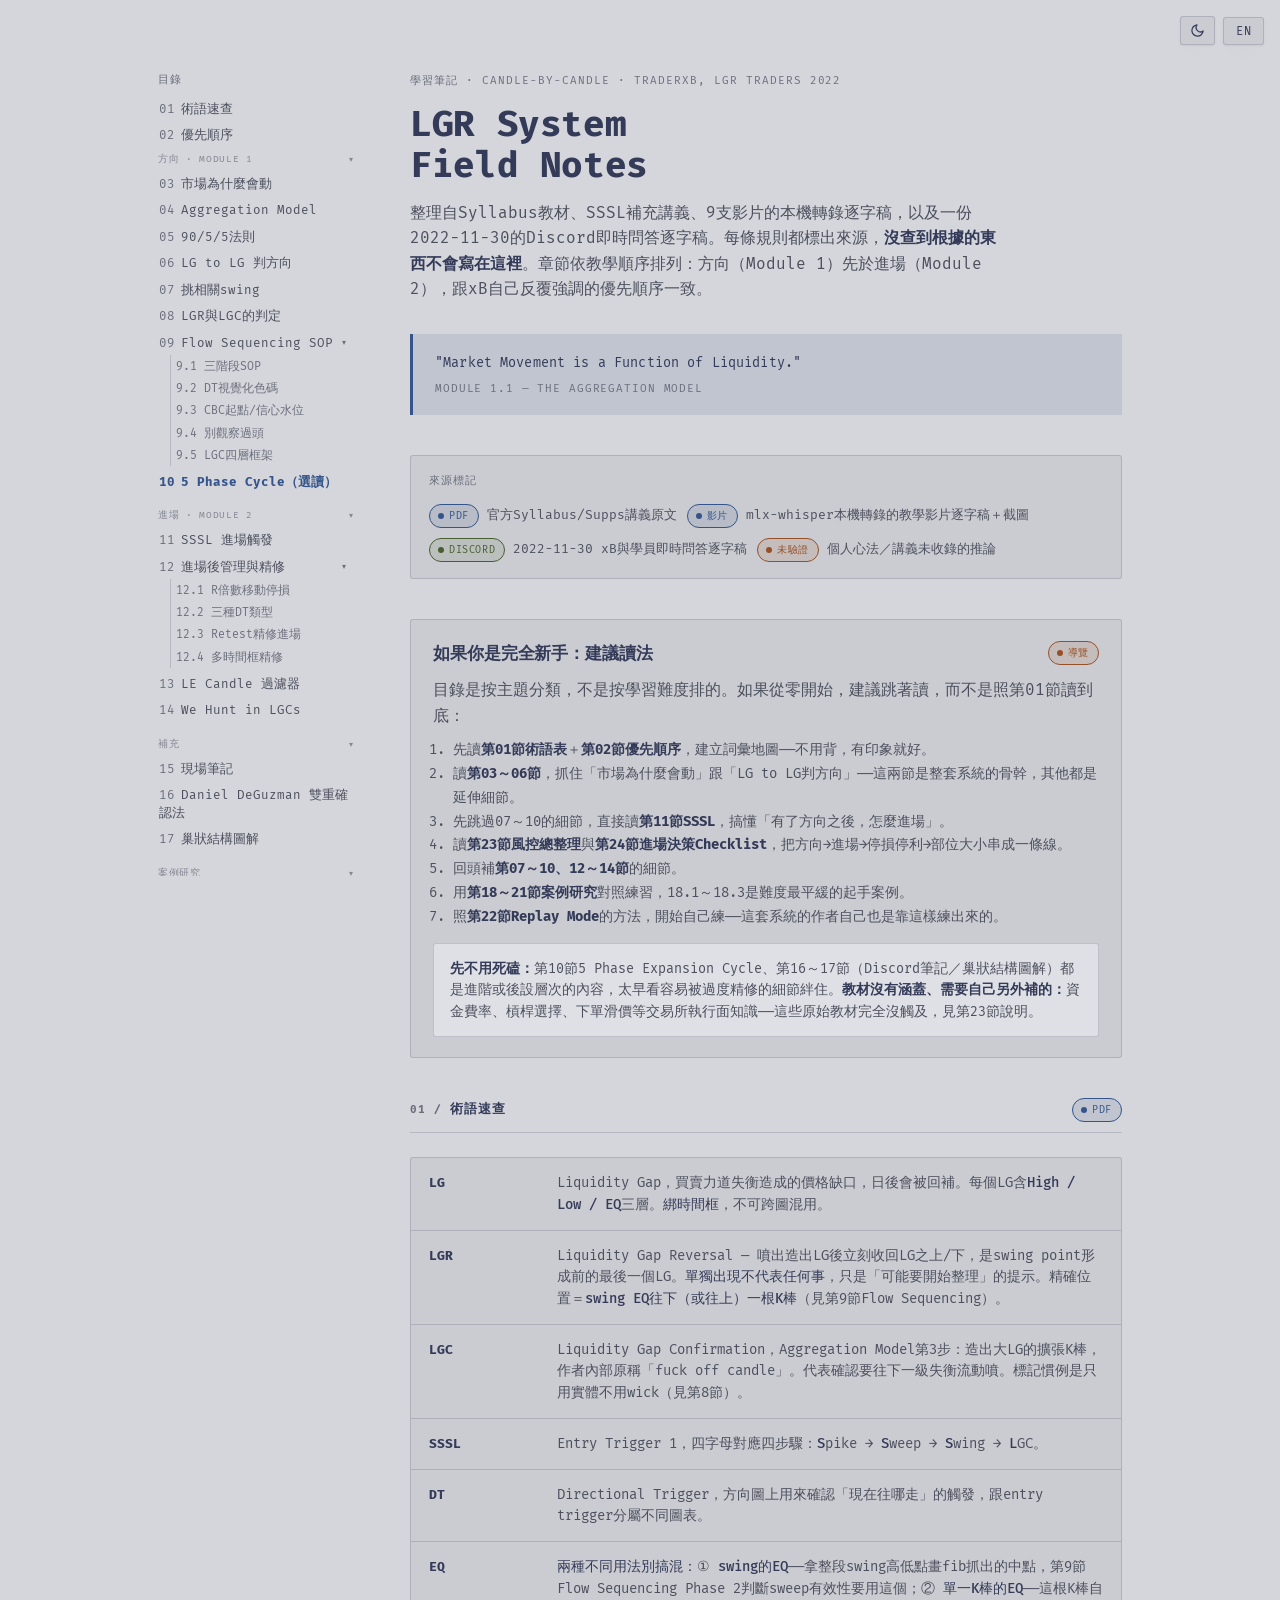
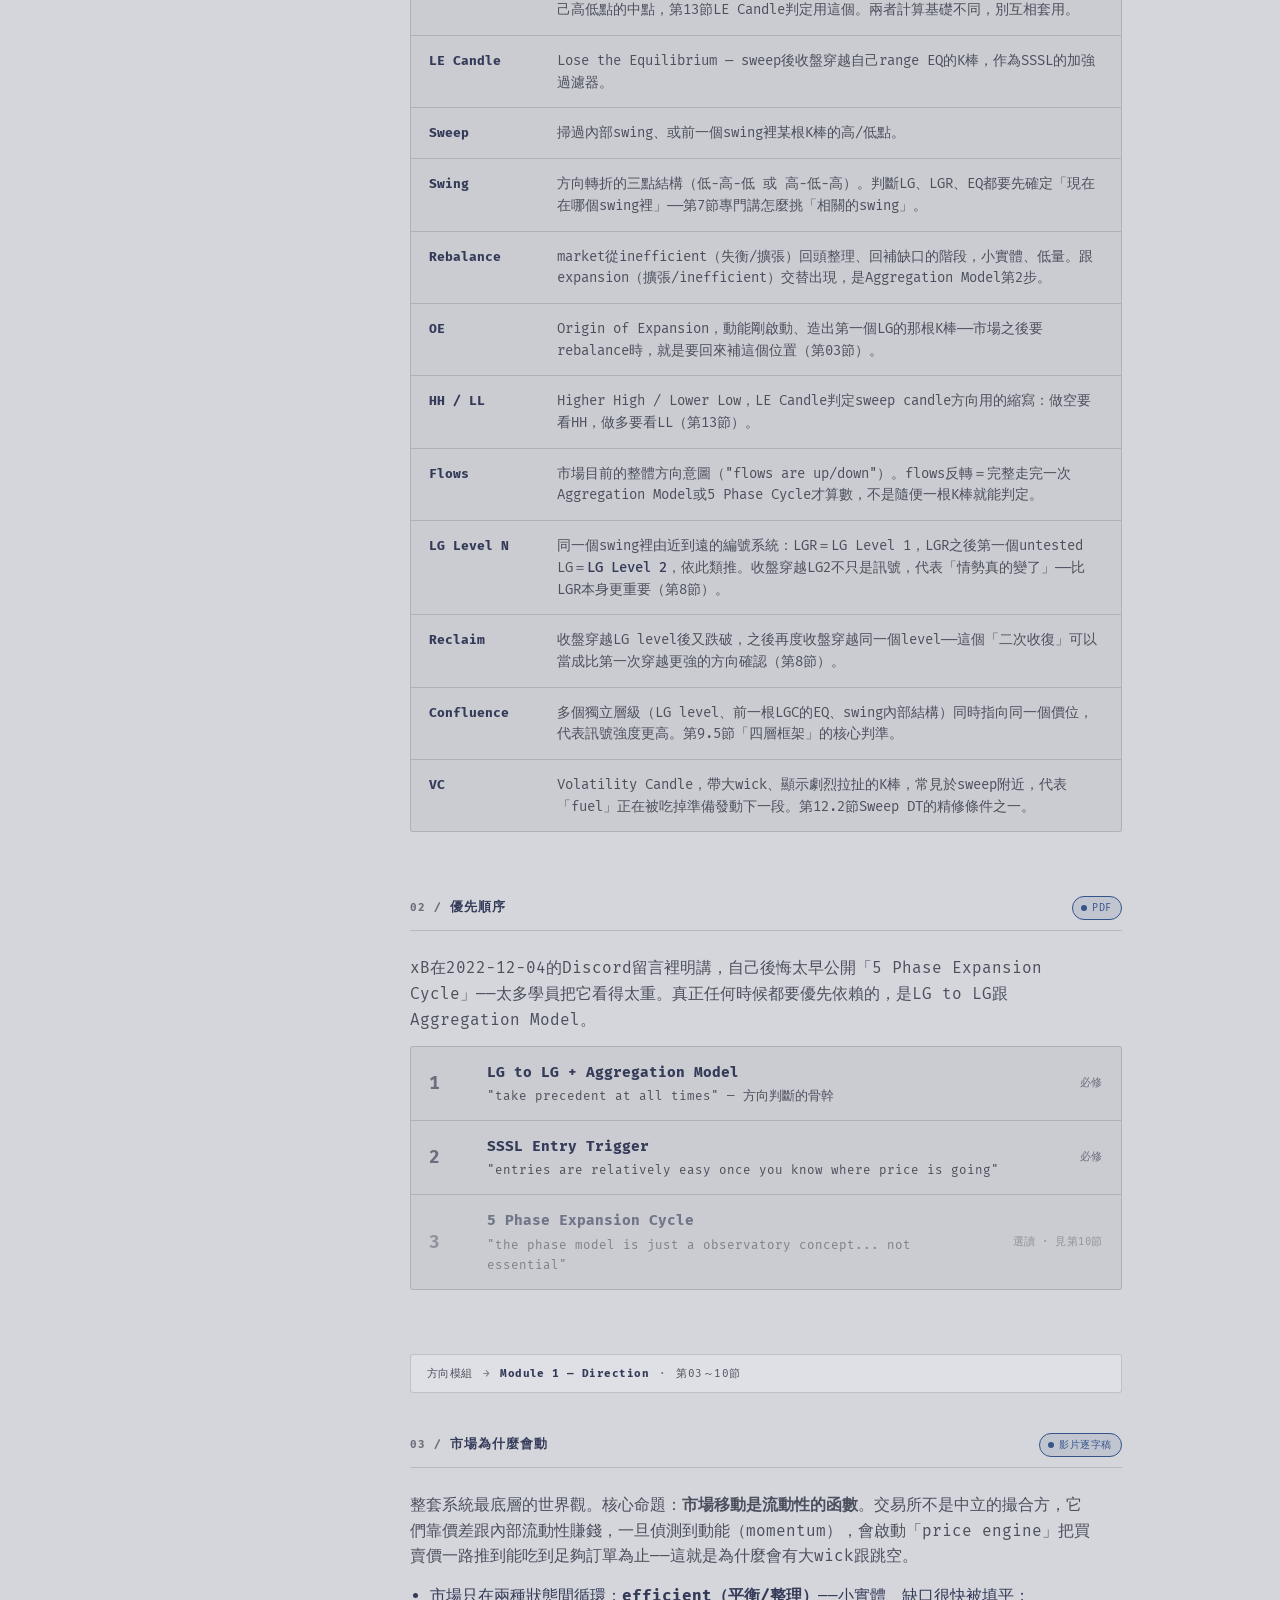
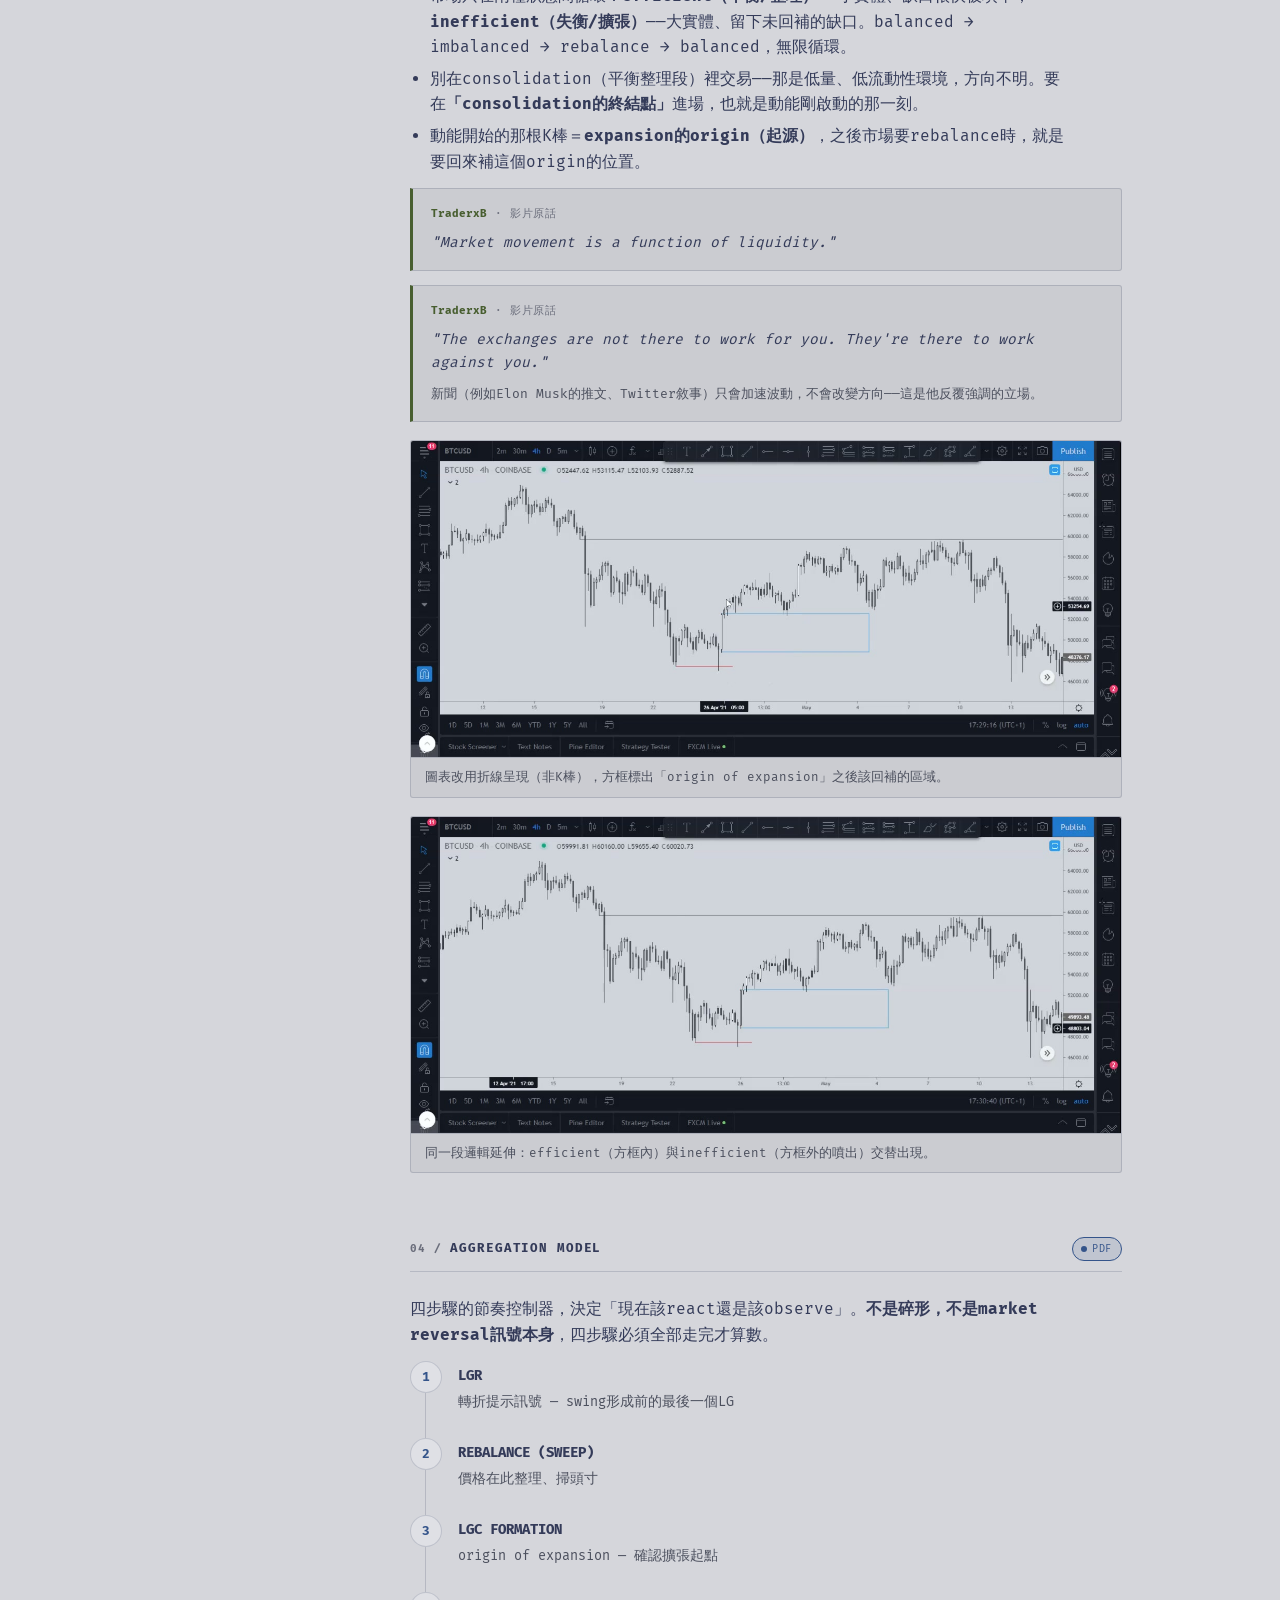
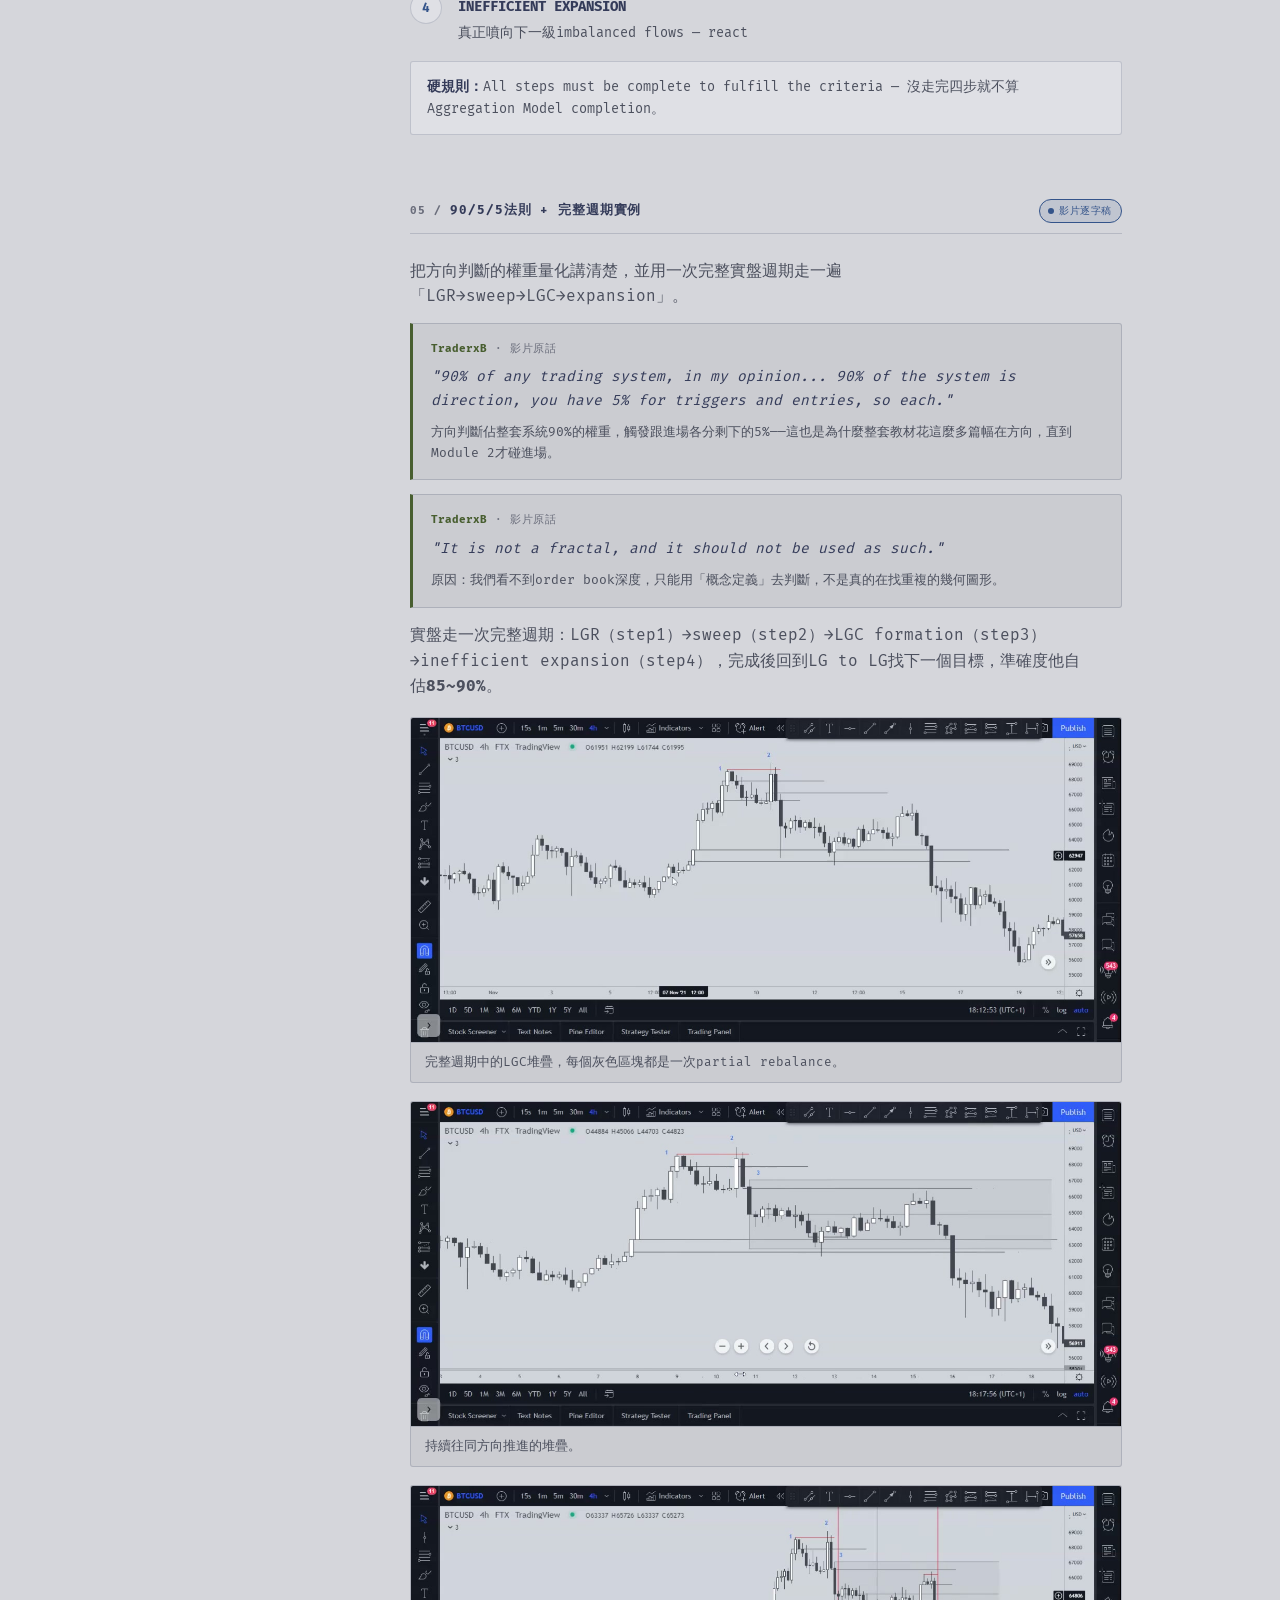
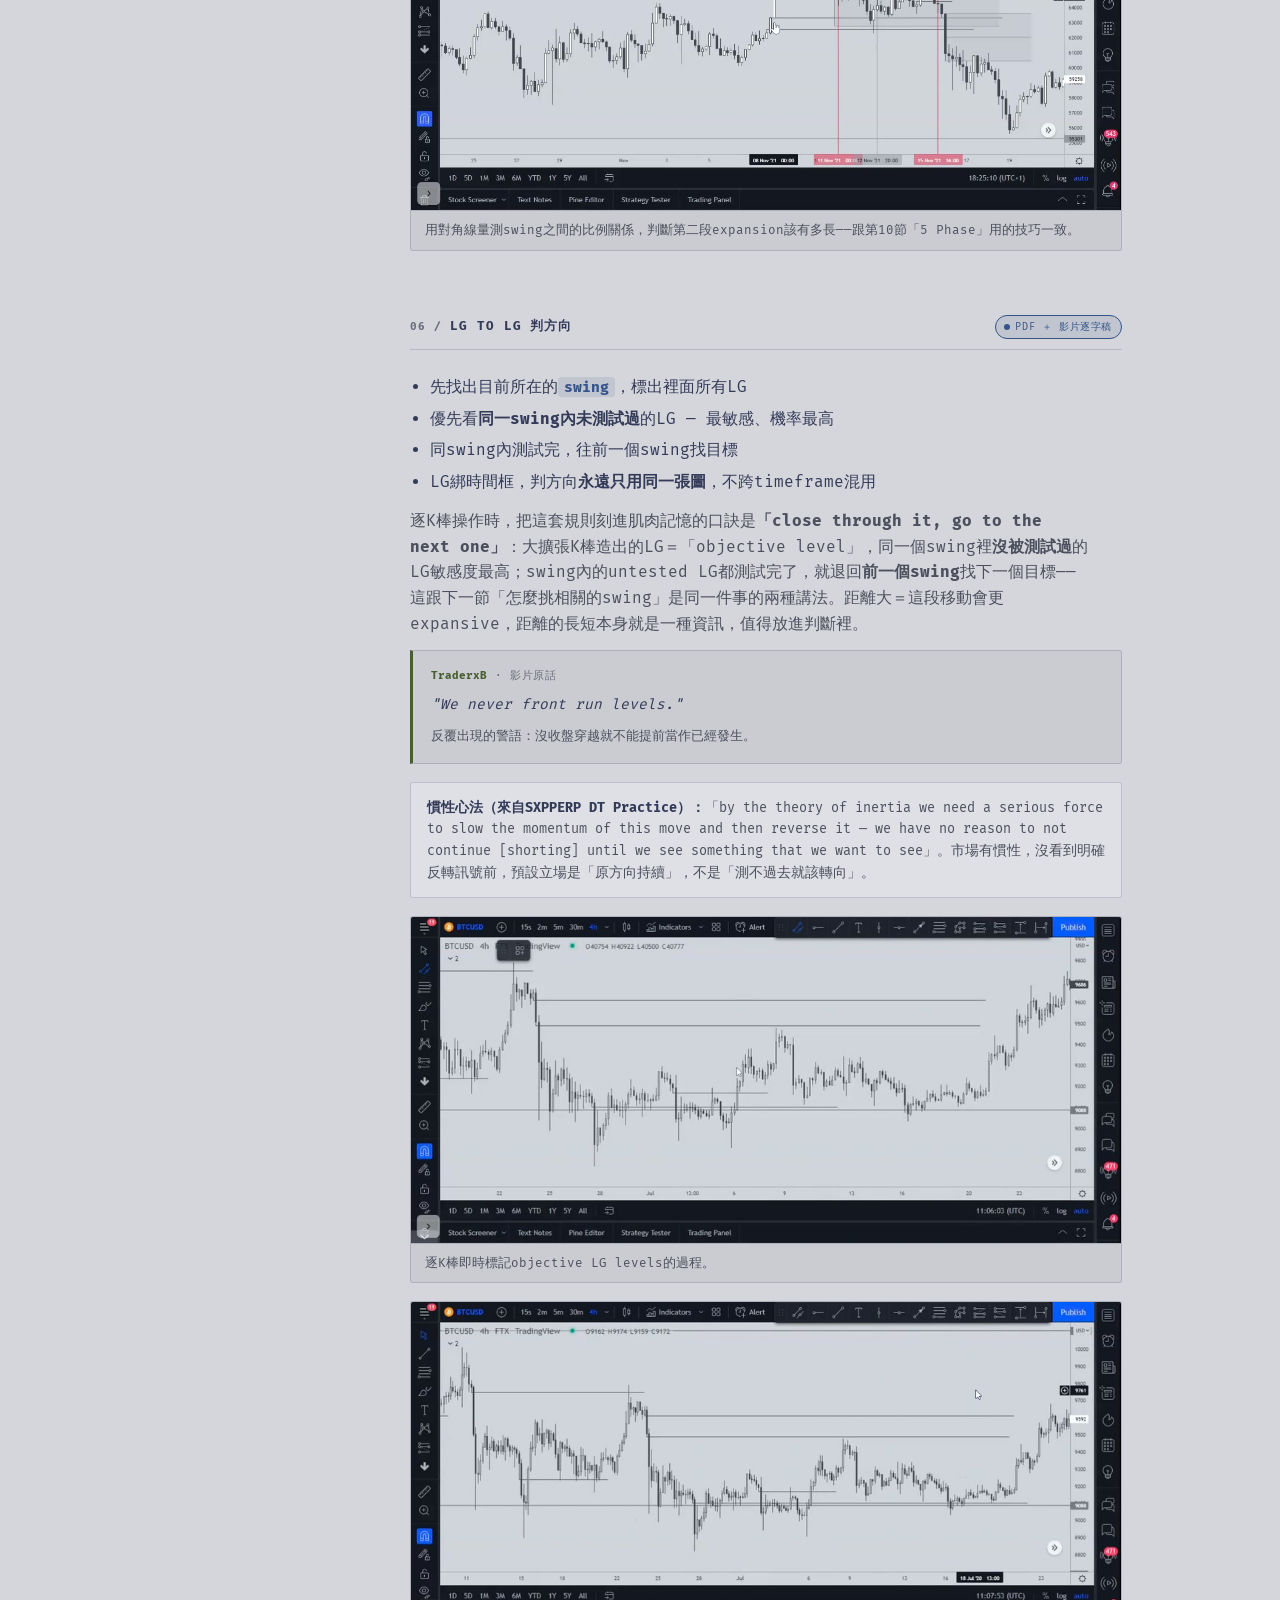
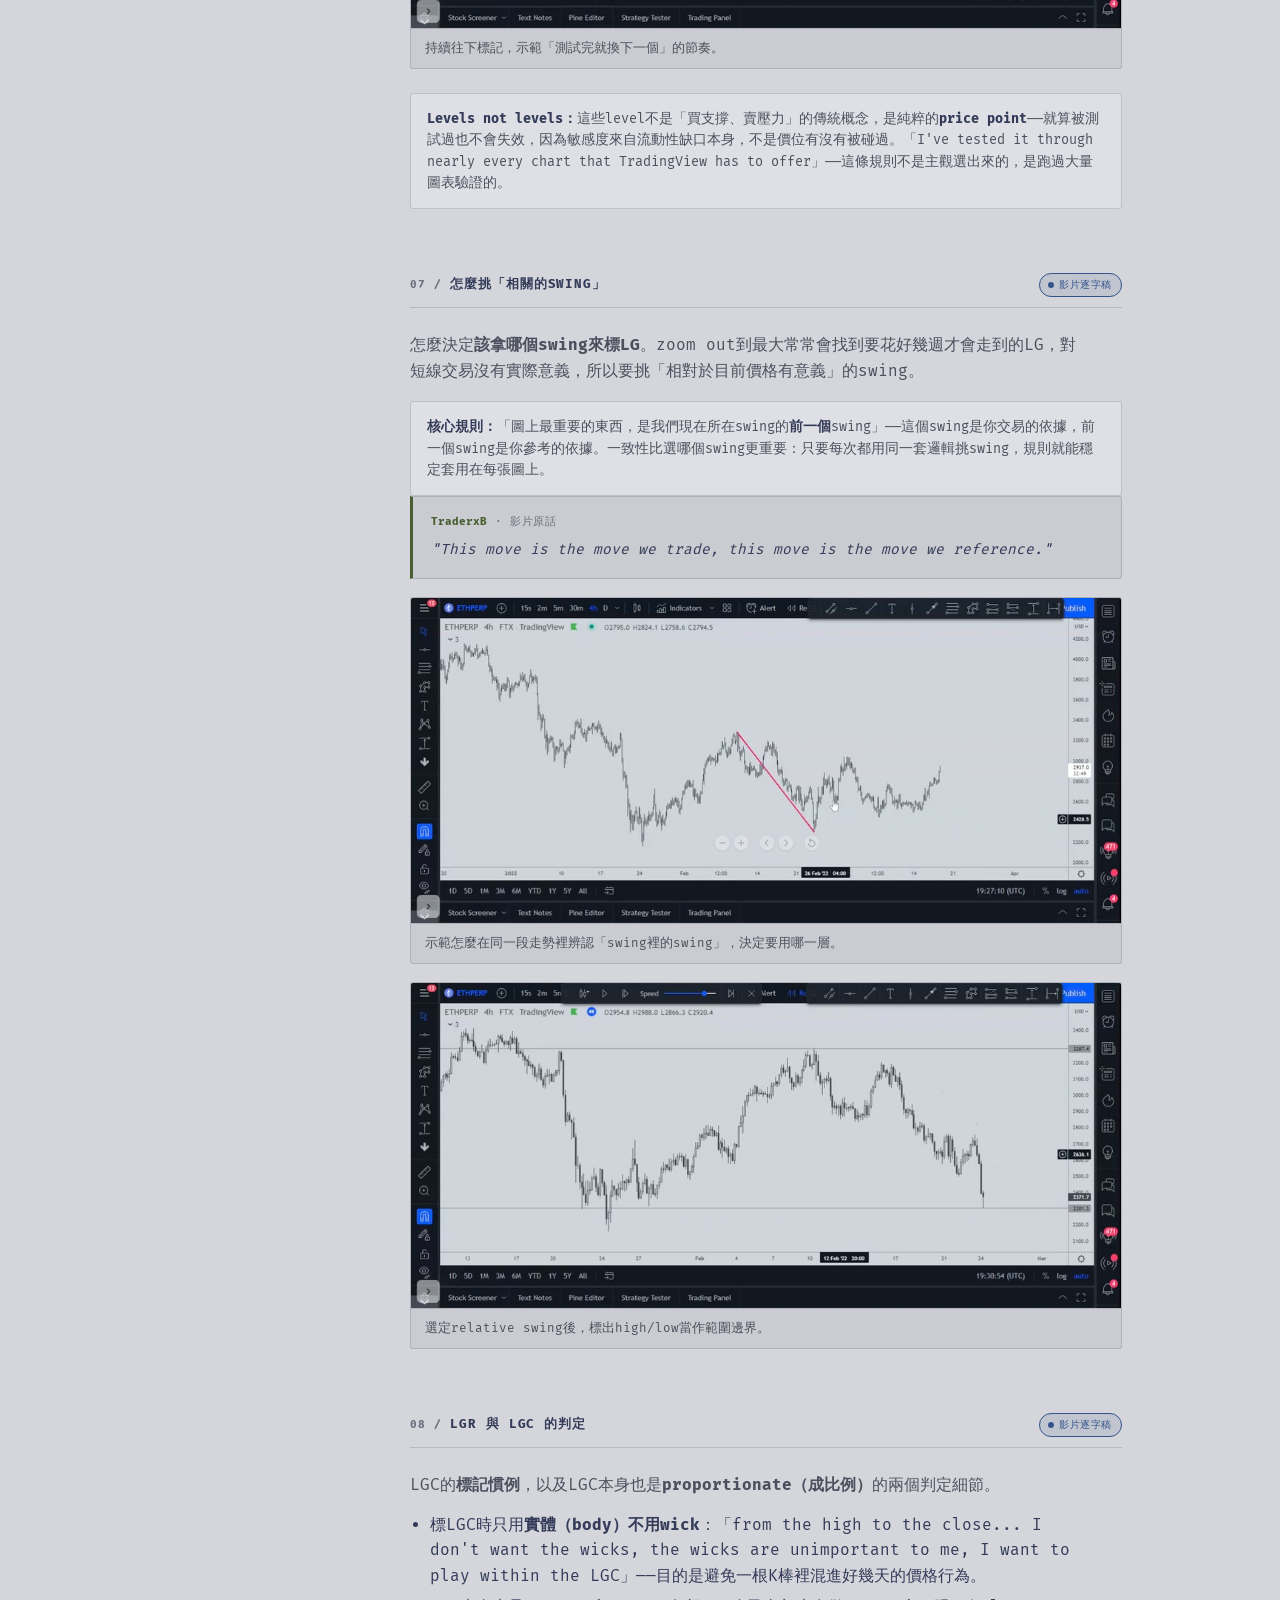
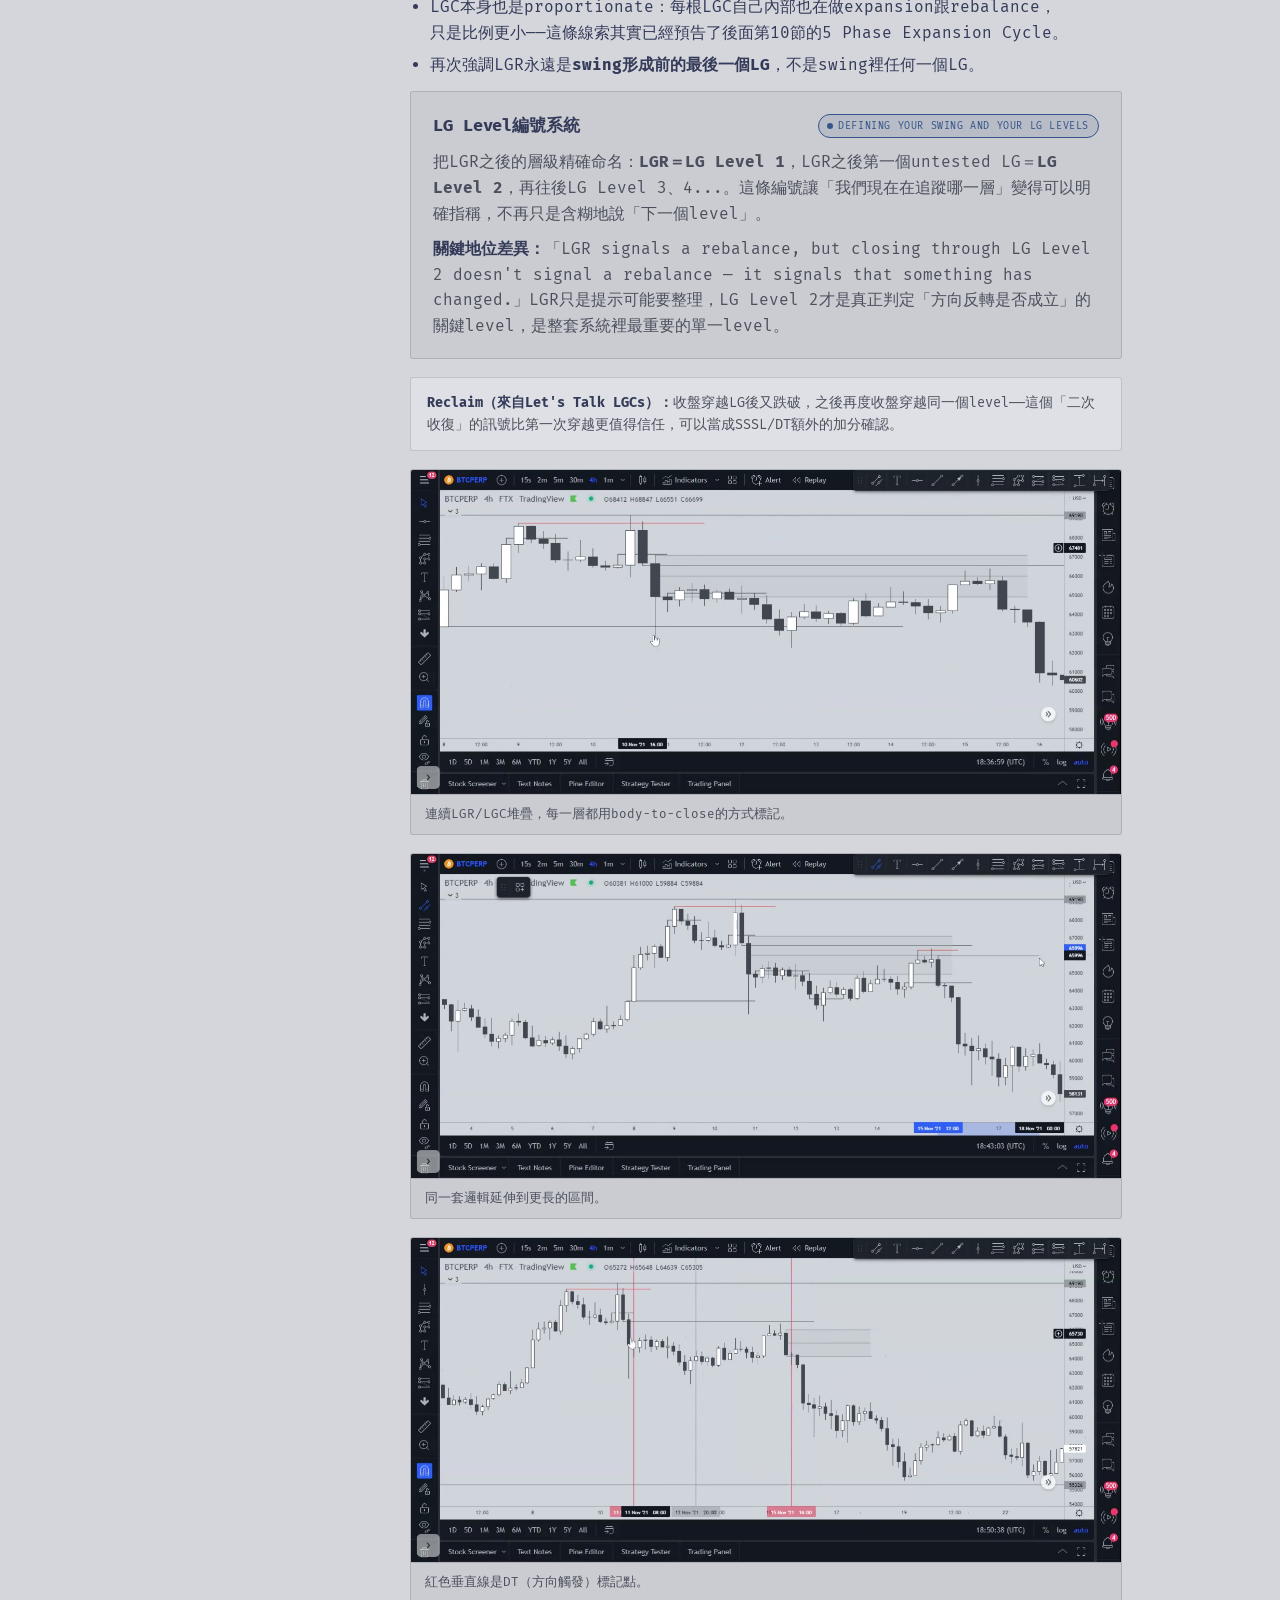
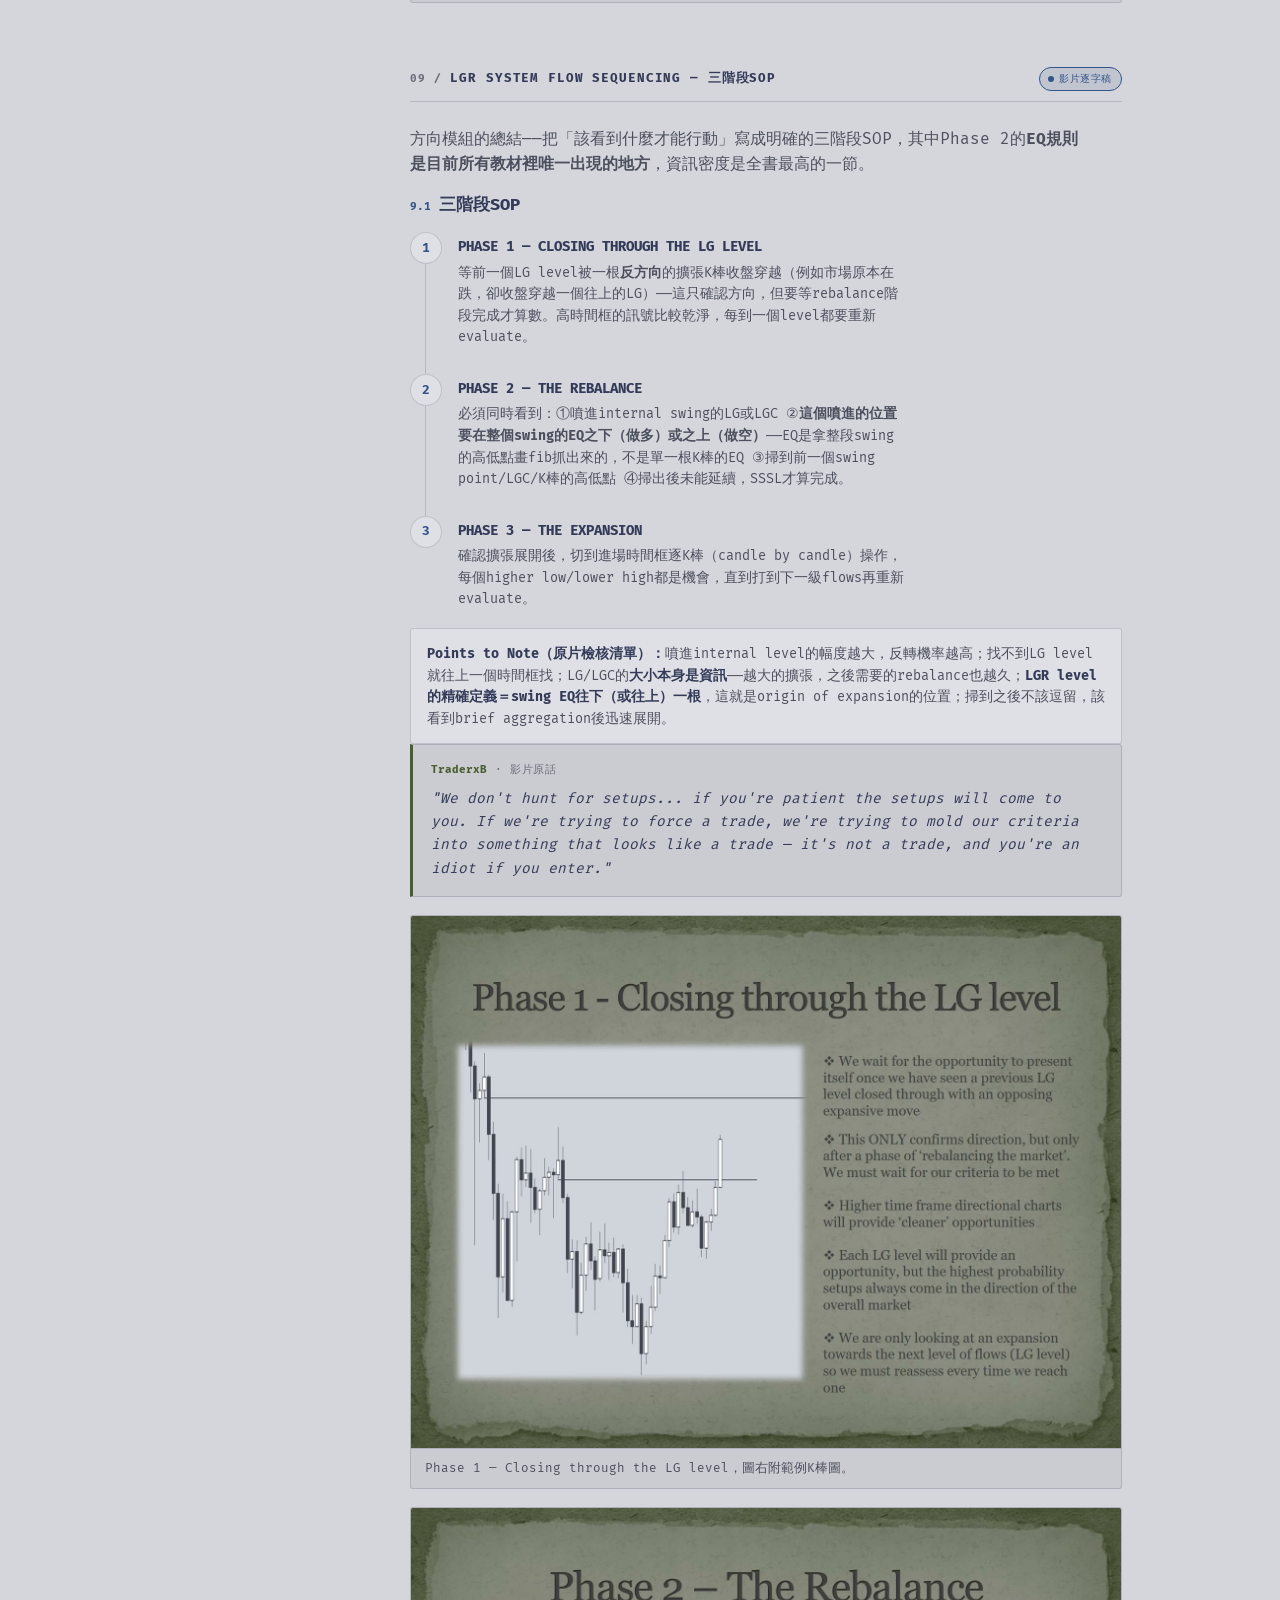
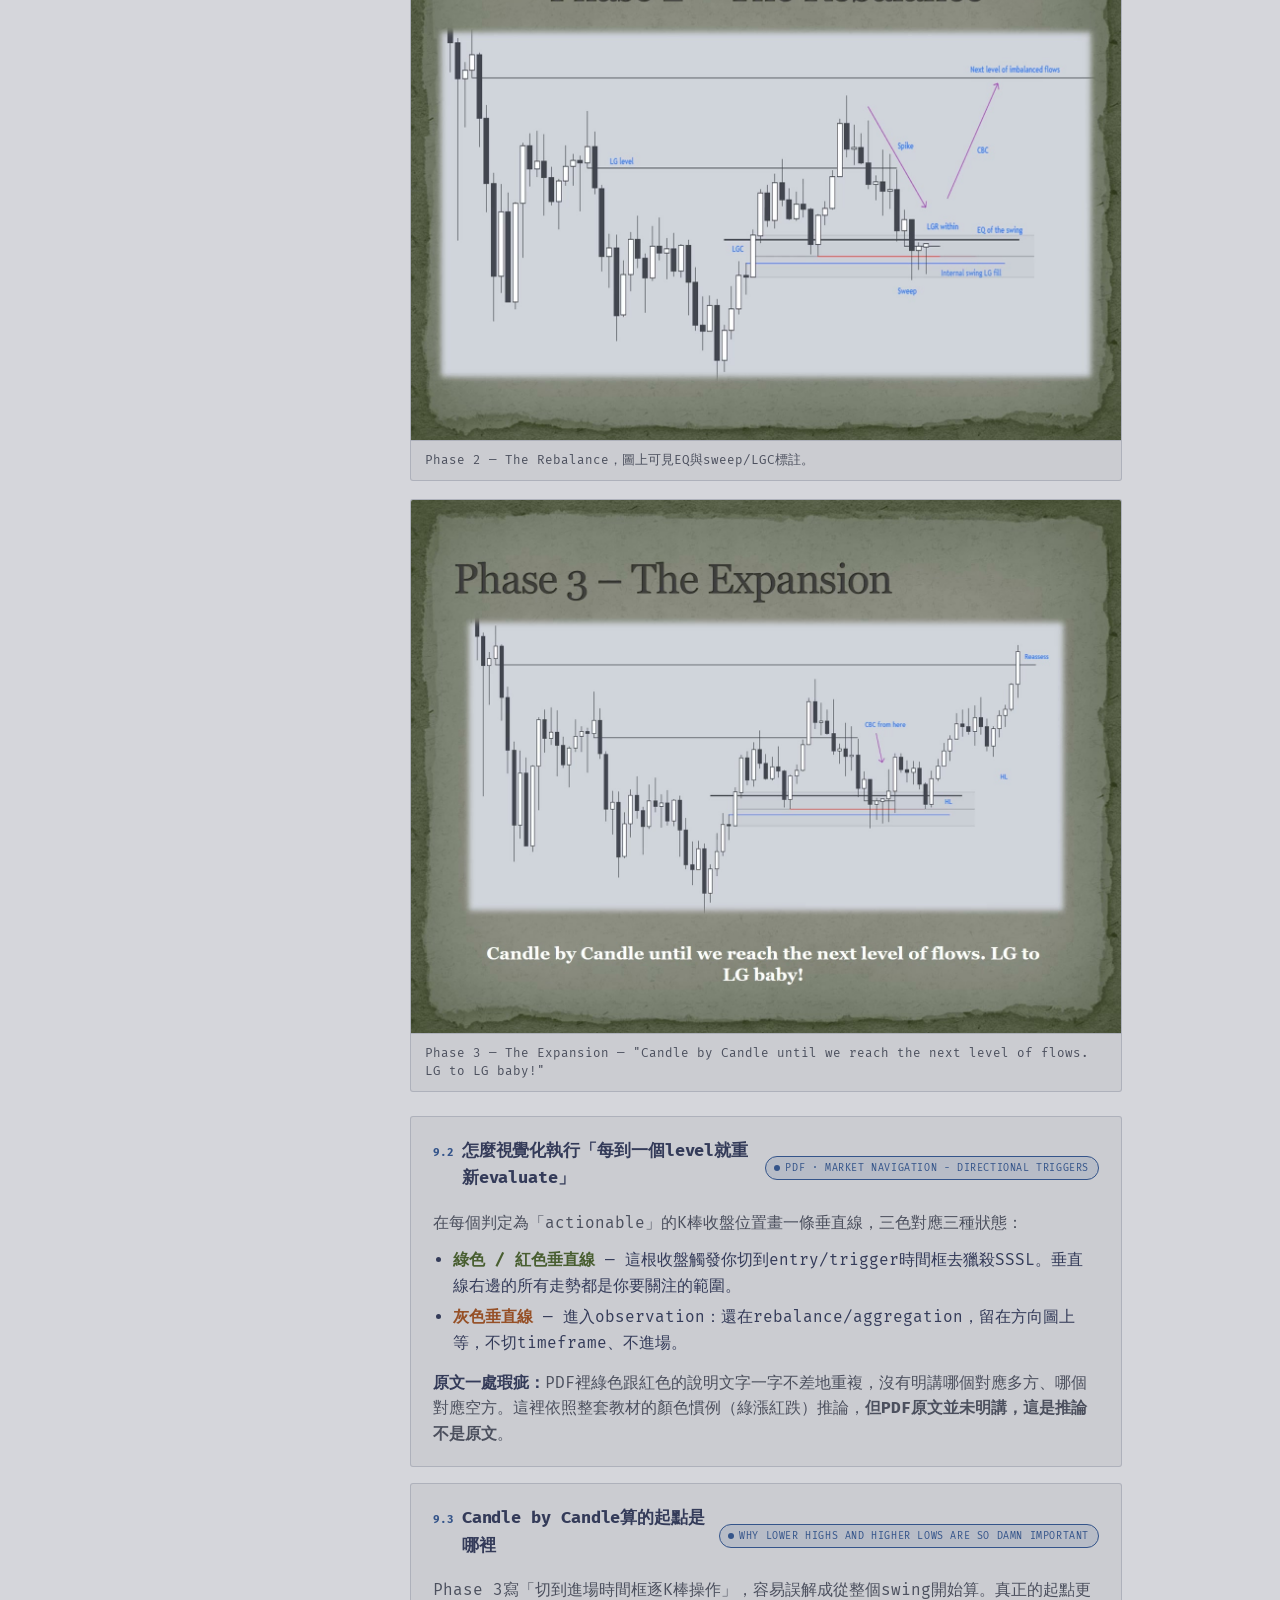
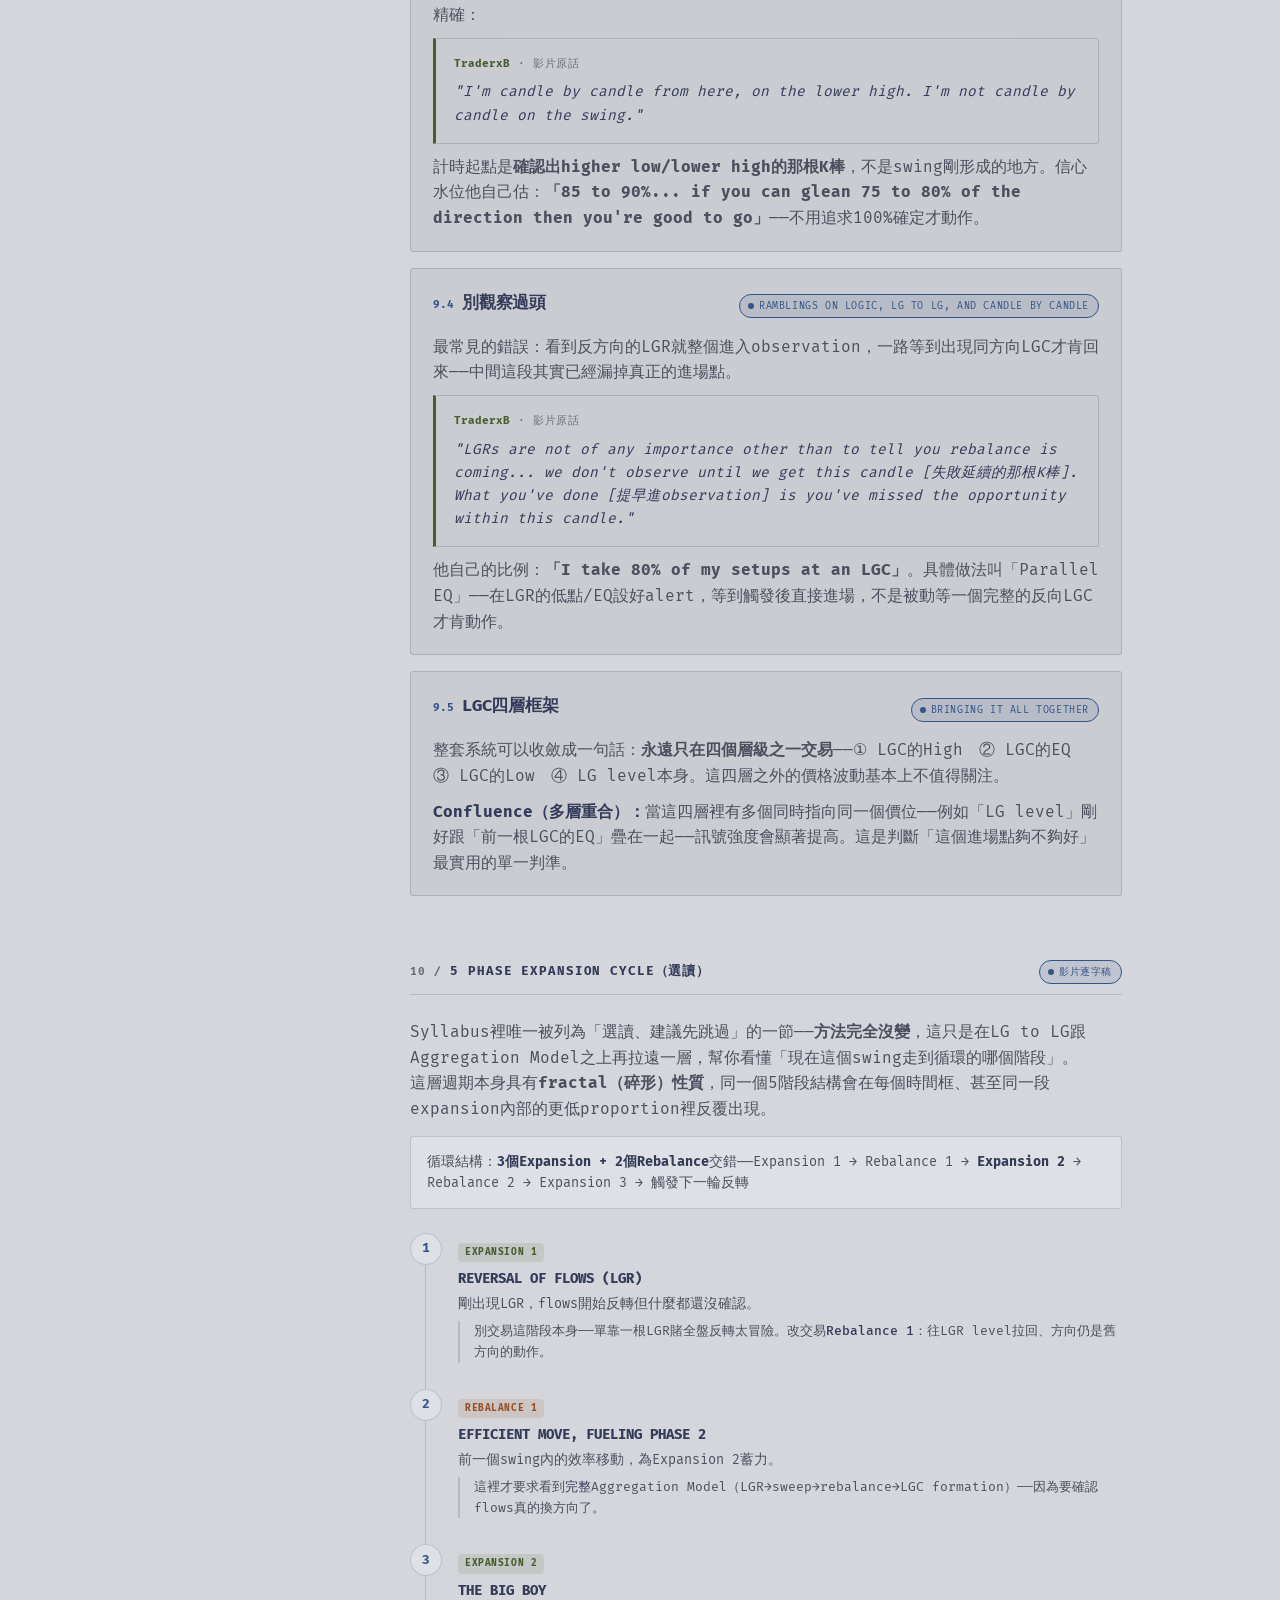
==== commit 9dd15d8e: "Add light/dark mode toggle to LGR field notes Adds a moon/sun toggle next to the language switcher, " ====
--- a/static/lgr-notes/index.html
+++ b/static/lgr-notes/index.html
@@ -28,6 +28,54 @@
     --reaction-soft:#8C43511c;
 
     --shadow: 0 1px 2px rgba(52,59,89,.08), 0 8px 24px -12px rgba(52,59,89,.16);
+  }
+
+  /* Dark variant — same role, tuned to Tokyo Night's dark hues rather than the
+     risotto theme's base16 file (whose base09/0A/0C remap breaks the pending/level
+     color coding on this page) */
+  @media (prefers-color-scheme: dark){
+    :root:not([data-theme="light"]){
+      --ground:      #1A1B26;
+      --surface:     #212330;
+      --surface-2:   #2B2E42;
+      --line:        #A9B1D630;
+      --ink:         #C0CAF5;
+      --ink-soft:    #9AA5CE;
+      --ink-faint:   #7982B0;
+
+      --level:       #7AA2F7;
+      --level-soft:  #7AA2F724;
+      --confirm:     #9ECE6A;
+      --confirm-soft:#9ECE6A20;
+      --pending:     #E0AF68;
+      --pending-soft:#E0AF6822;
+      --reaction:    #F7768E;
+      --reaction-soft:#F7768E1e;
+
+      --shadow: 0 1px 2px rgba(0,0,0,.4), 0 8px 24px -12px rgba(0,0,0,.55);
+      color-scheme: dark;
+    }
+  }
+  :root[data-theme="dark"]{
+    --ground:      #1A1B26;
+    --surface:     #212330;
+    --surface-2:   #2B2E42;
+    --line:        #A9B1D630;
+    --ink:         #C0CAF5;
+    --ink-soft:    #9AA5CE;
+    --ink-faint:   #7982B0;
+
+    --level:       #7AA2F7;
+    --level-soft:  #7AA2F724;
+    --confirm:     #9ECE6A;
+    --confirm-soft:#9ECE6A20;
+    --pending:     #E0AF68;
+    --pending-soft:#E0AF6822;
+    --reaction:    #F7768E;
+    --reaction-soft:#F7768E1e;
+
+    --shadow: 0 1px 2px rgba(0,0,0,.4), 0 8px 24px -12px rgba(0,0,0,.55);
+    color-scheme: dark;
   }
 
   *{box-sizing:border-box;}
@@ -140,13 +188,20 @@
 
   .lang-doc{ display:contents; }
   .lang-doc[hidden]{ display:none !important; }
-  .lang-toggle{
+
+  .toolbar{
     position:fixed;
     top:16px;
     right:16px;
     z-index:50;
     display:inline-flex;
     align-items:center;
+    gap:8px;
+  }
+  .hud-btn{
+    display:inline-flex;
+    align-items:center;
+    justify-content:center;
     gap:6px;
     padding:6px 12px;
     border-radius:3px;
@@ -159,9 +214,13 @@
     cursor:pointer;
     box-shadow:var(--shadow);
   }
-  .lang-toggle:hover{ color:var(--level); border-color:var(--level); }
+  .hud-btn:hover{ color:var(--level); border-color:var(--level); }
+  #theme-toggle{ padding:6px 9px; line-height:0; }
+  #theme-toggle svg{ display:block; }
   @media (max-width:560px){
-    .lang-toggle{ top:8px; right:8px; padding:5px 10px; font-size:11px; }
+    .toolbar{ top:8px; right:8px; gap:6px; }
+    .hud-btn{ padding:5px 10px; font-size:11px; }
+    #theme-toggle{ padding:5px 8px; }
   }
 
   @media (max-width:900px){
@@ -519,7 +578,10 @@
 </style>
 </head>
 <body>
-<button id="lang-toggle" class="lang-toggle" type="button" aria-label="Switch to English">EN</button>
+<div class="toolbar">
+  <button id="theme-toggle" class="hud-btn" type="button" aria-label="切換為深色模式"><svg viewBox="0 0 24 24" width="15" height="15" fill="none" stroke="currentColor" stroke-width="2" stroke-linecap="round" stroke-linejoin="round"><path d="M21 12.79A9 9 0 1 1 11.21 3 7 7 0 0 0 21 12.79z"/></svg></button>
+  <button id="lang-toggle" class="hud-btn lang-toggle" type="button" aria-label="Switch to English">EN</button>
+</div>
 <div id="doc-zh" class="lang-doc">
 <div class="layout">
 
@@ -2852,5 +2914,58 @@
     }catch(e){}
   })();
 </script>
+
+<script>
+  (function(){
+    try{
+      var THEME_KEY = 'lgr-field-notes-theme';
+      var root = document.documentElement;
+      var btn = document.getElementById('theme-toggle');
+      var mql = window.matchMedia('(prefers-color-scheme: dark)');
+      var MOON = '<svg viewBox="0 0 24 24" width="15" height="15" fill="none" stroke="currentColor" stroke-width="2" stroke-linecap="round" stroke-linejoin="round"><path d="M21 12.79A9 9 0 1 1 11.21 3 7 7 0 0 0 21 12.79z"/></svg>';
+      var SUN = '<svg viewBox="0 0 24 24" width="15" height="15" fill="none" stroke="currentColor" stroke-width="2" stroke-linecap="round" stroke-linejoin="round"><circle cx="12" cy="12" r="4"/><path d="M12 2v2M12 20v2M4.93 4.93l1.41 1.41M17.66 17.66l1.41 1.41M2 12h2M20 12h2M6.34 17.66l-1.41 1.41M19.07 4.93l-1.41 1.41"/></svg>';
+
+      function isZh(){
+        var docZh = document.getElementById('doc-zh');
+        return !docZh || !docZh.hidden;
+      }
+      function effectiveTheme(){
+        var explicit = root.getAttribute('data-theme');
+        if(explicit === 'dark' || explicit === 'light') return explicit;
+        return mql.matches ? 'dark' : 'light';
+      }
+      function render(theme){
+        if(!btn) return;
+        var zh = isZh();
+        if(theme === 'dark'){
+          btn.innerHTML = SUN;
+          btn.setAttribute('aria-label', zh ? '切換為淺色模式' : 'Switch to light mode');
+        }else{
+          btn.innerHTML = MOON;
+          btn.setAttribute('aria-label', zh ? '切換為深色模式' : 'Switch to dark mode');
+        }
+      }
+
+      var saved = null;
+      try{ saved = localStorage.getItem(THEME_KEY); }catch(e){}
+      if(saved === 'dark' || saved === 'light') root.setAttribute('data-theme', saved);
+      render(effectiveTheme());
+
+      if(btn){
+        btn.addEventListener('click', function(){
+          var next = effectiveTheme() === 'dark' ? 'light' : 'dark';
+          root.setAttribute('data-theme', next);
+          try{ localStorage.setItem(THEME_KEY, next); }catch(e){}
+          render(next);
+        });
+      }
+      try{
+        mql.addEventListener('change', function(){
+          if(!root.getAttribute('data-theme')) render(effectiveTheme());
+        });
+      }catch(e){}
+    }catch(e){}
+  })();
+</script>
 </body>
 </html>
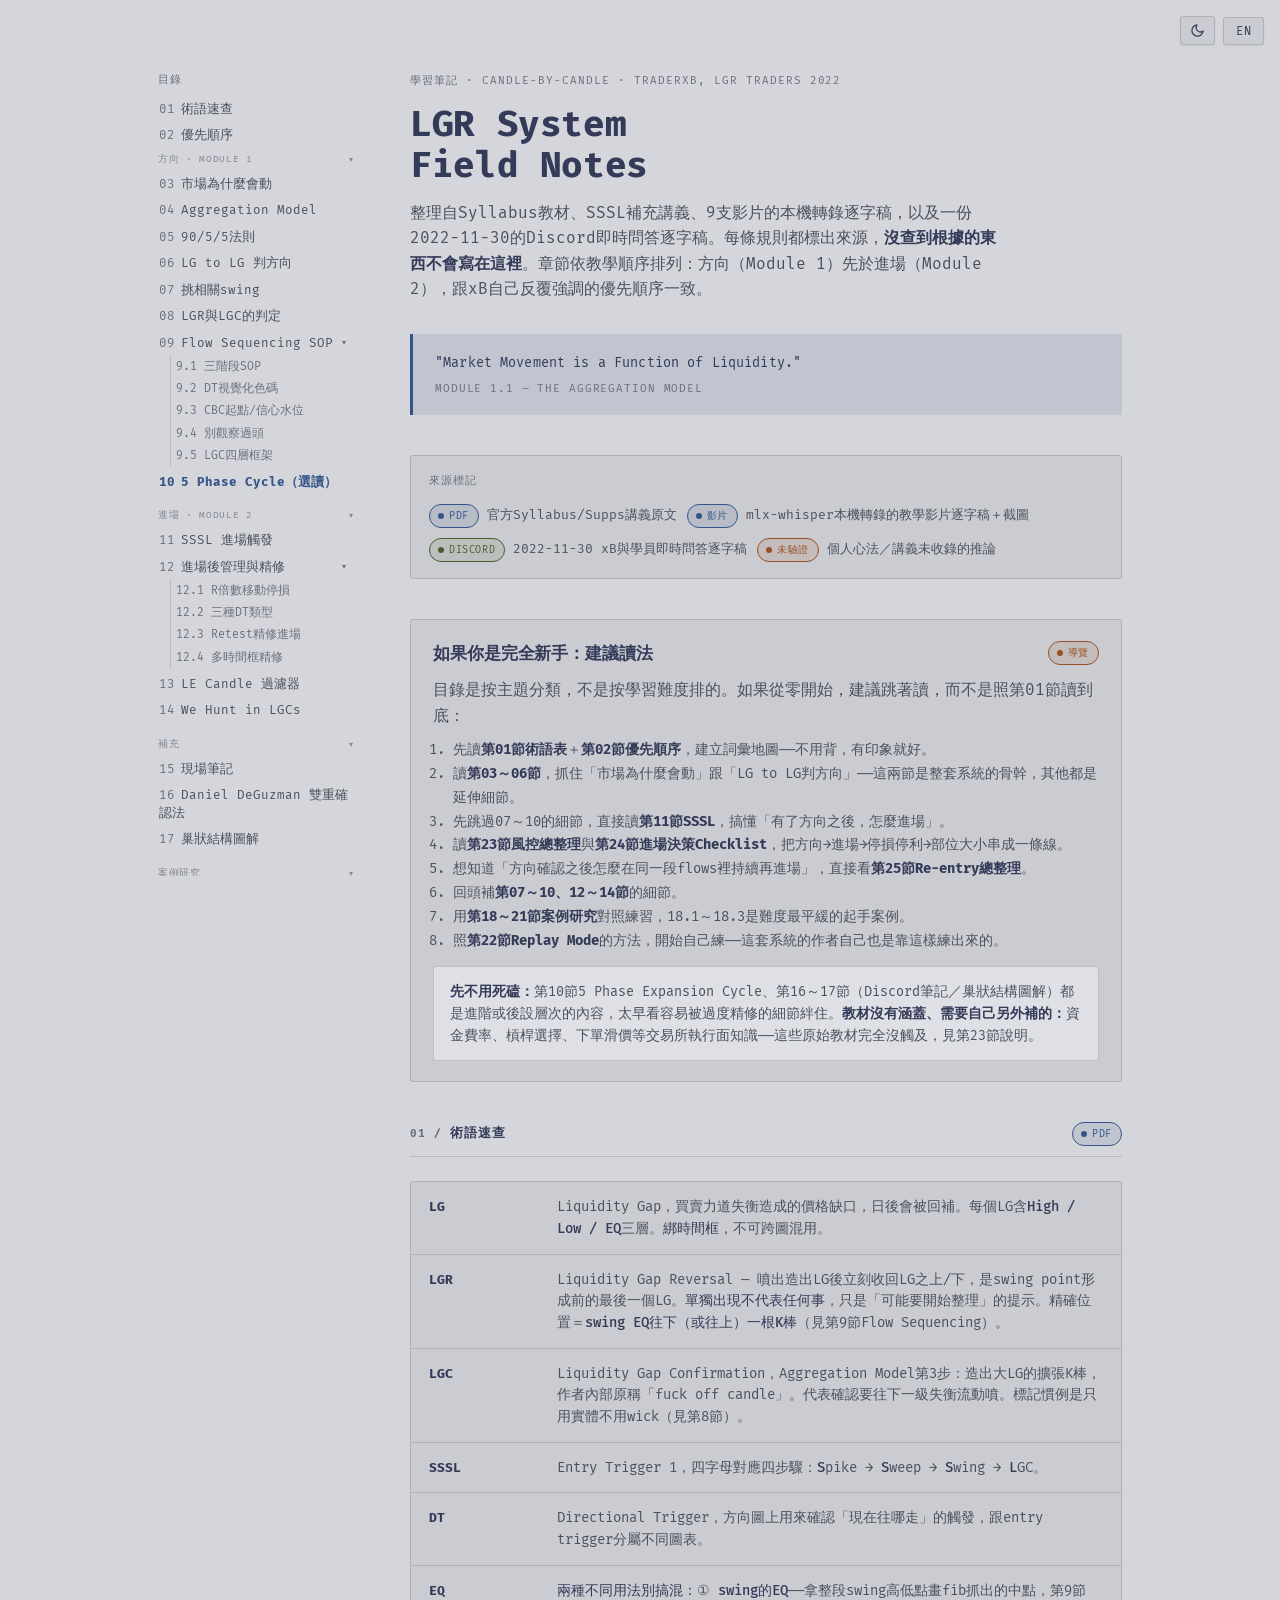
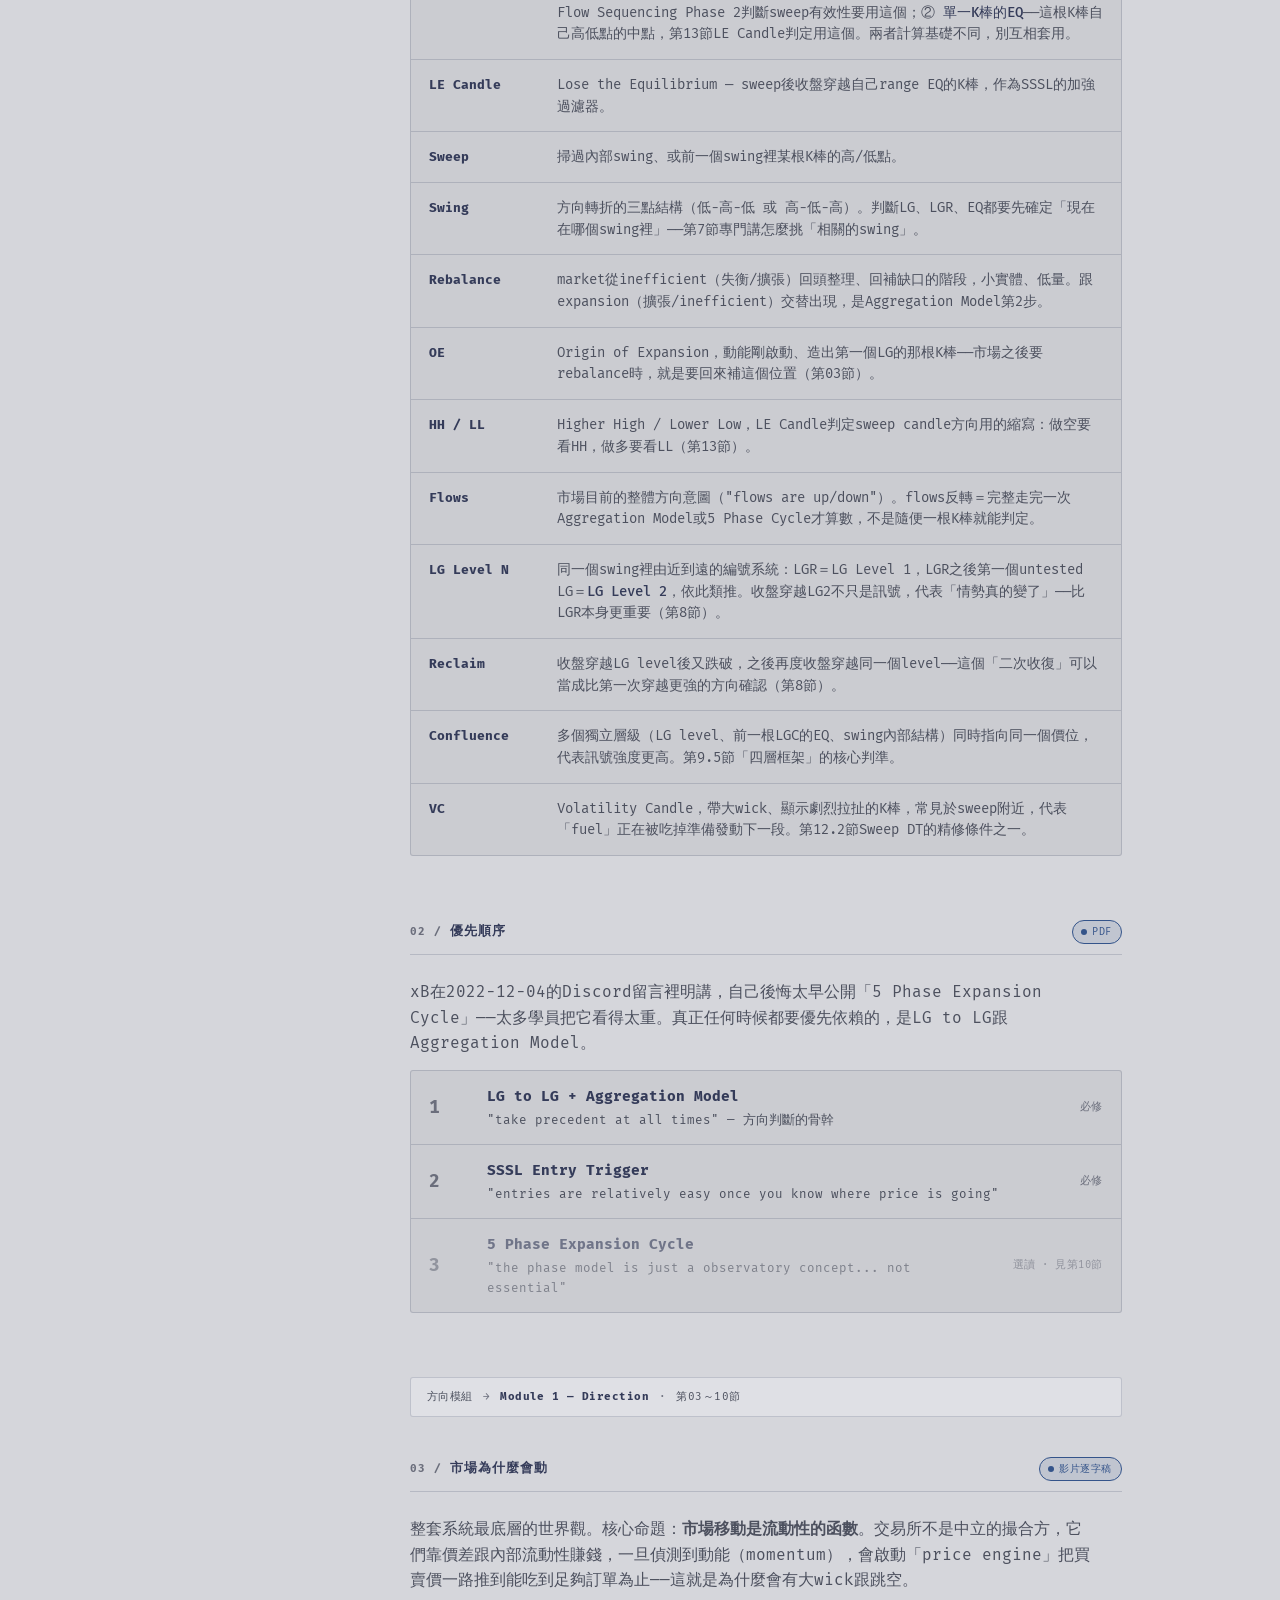
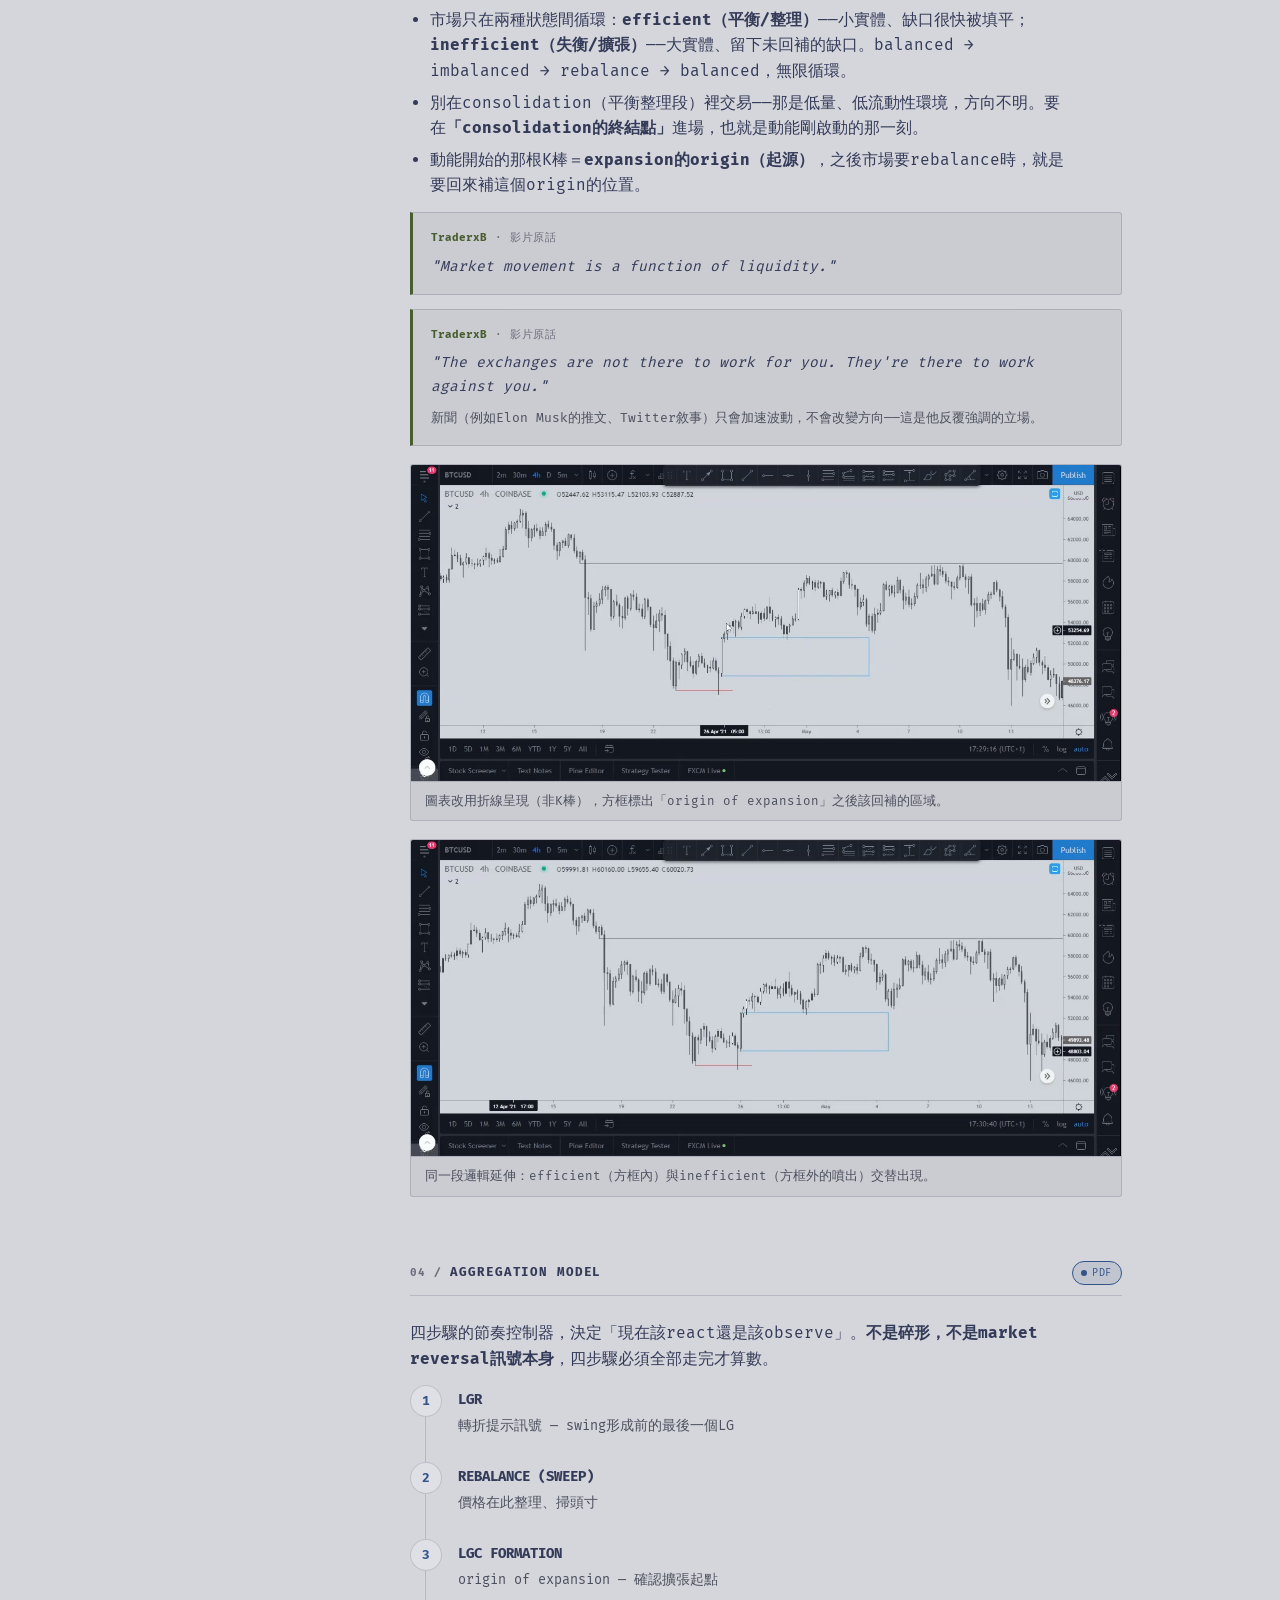
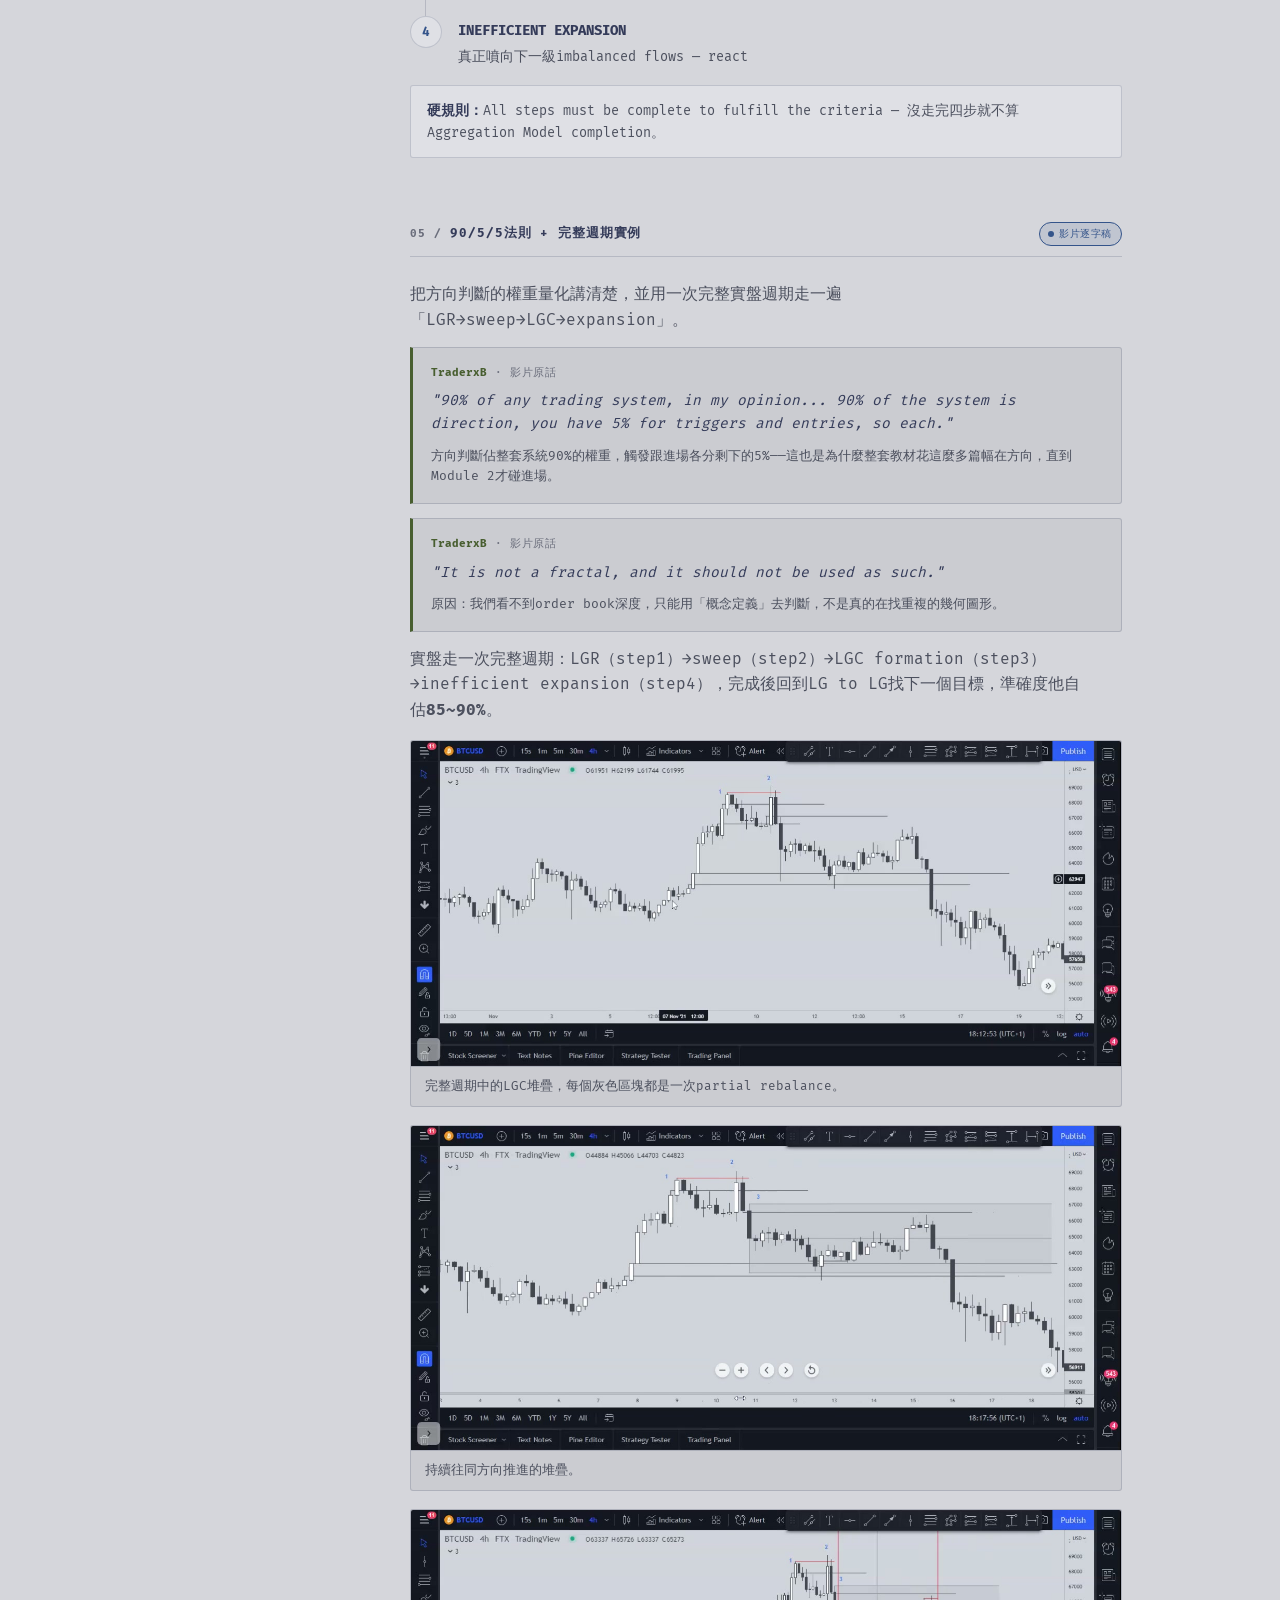
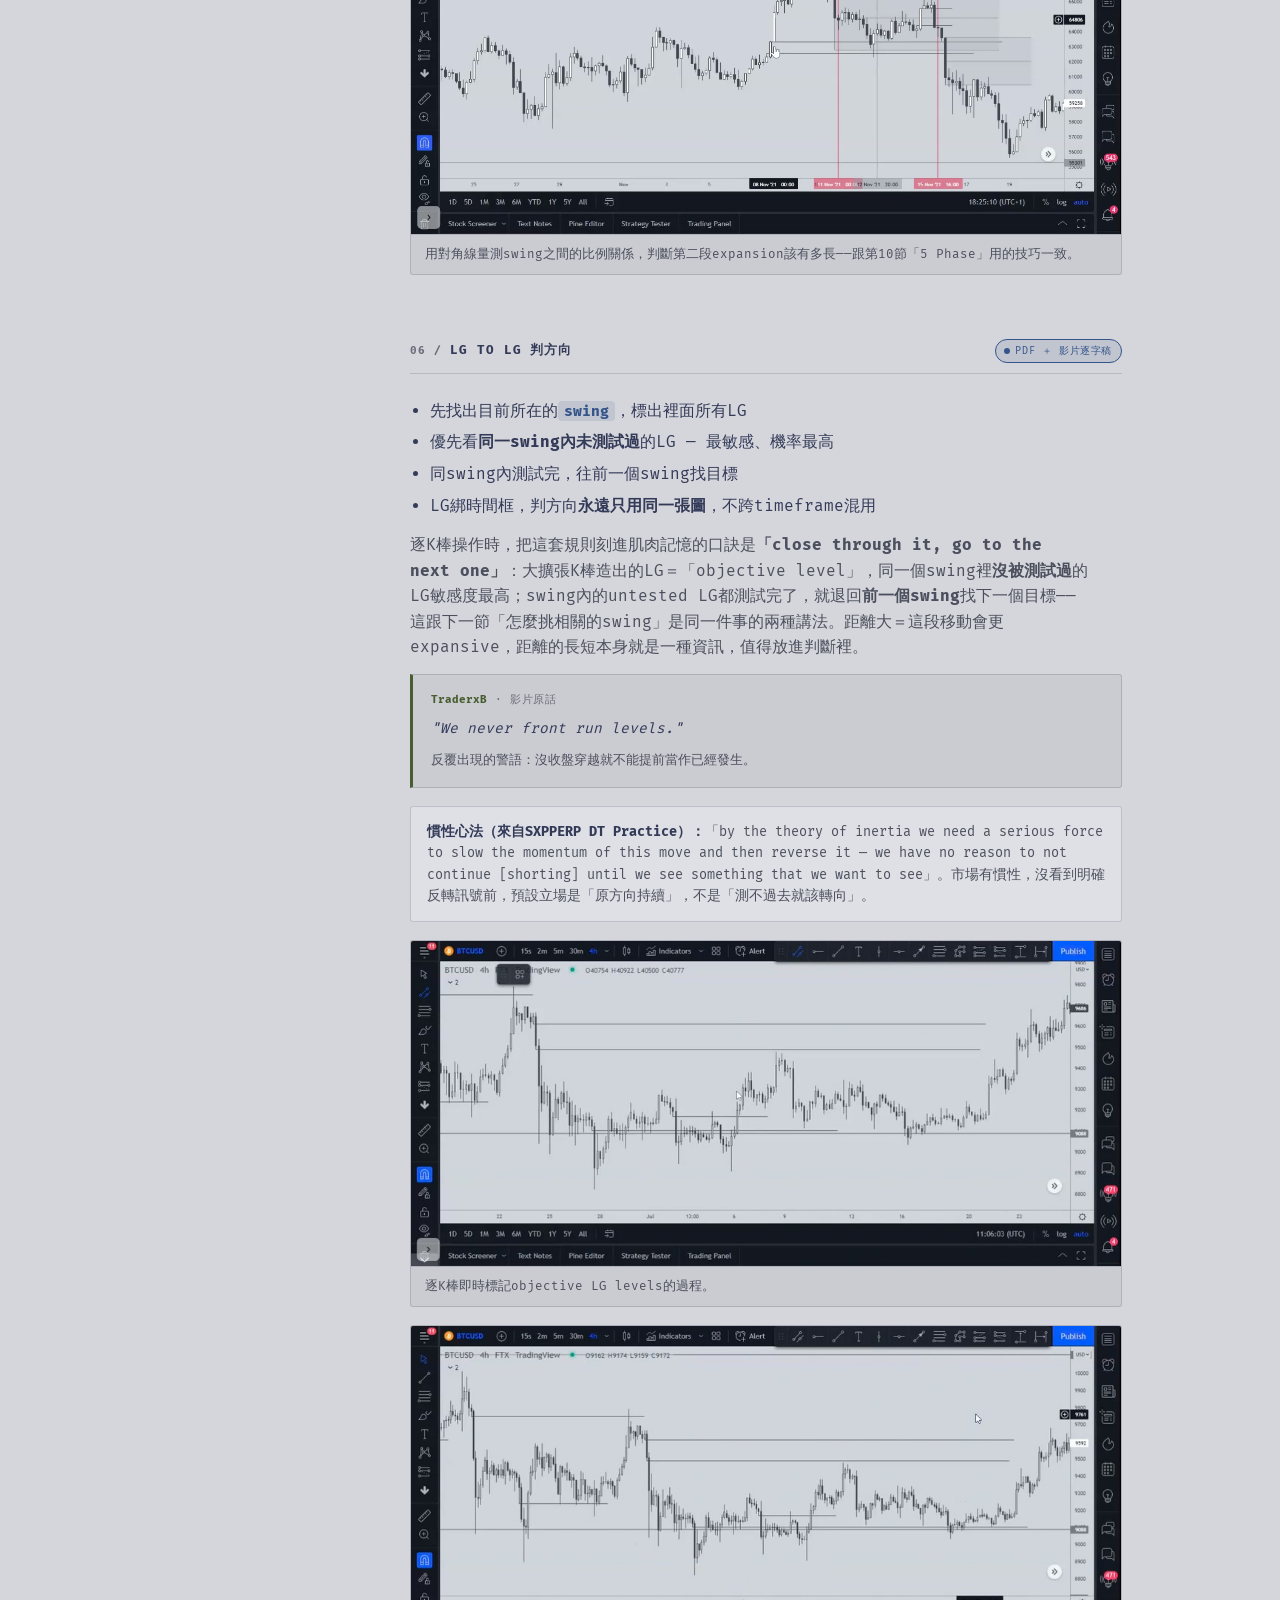
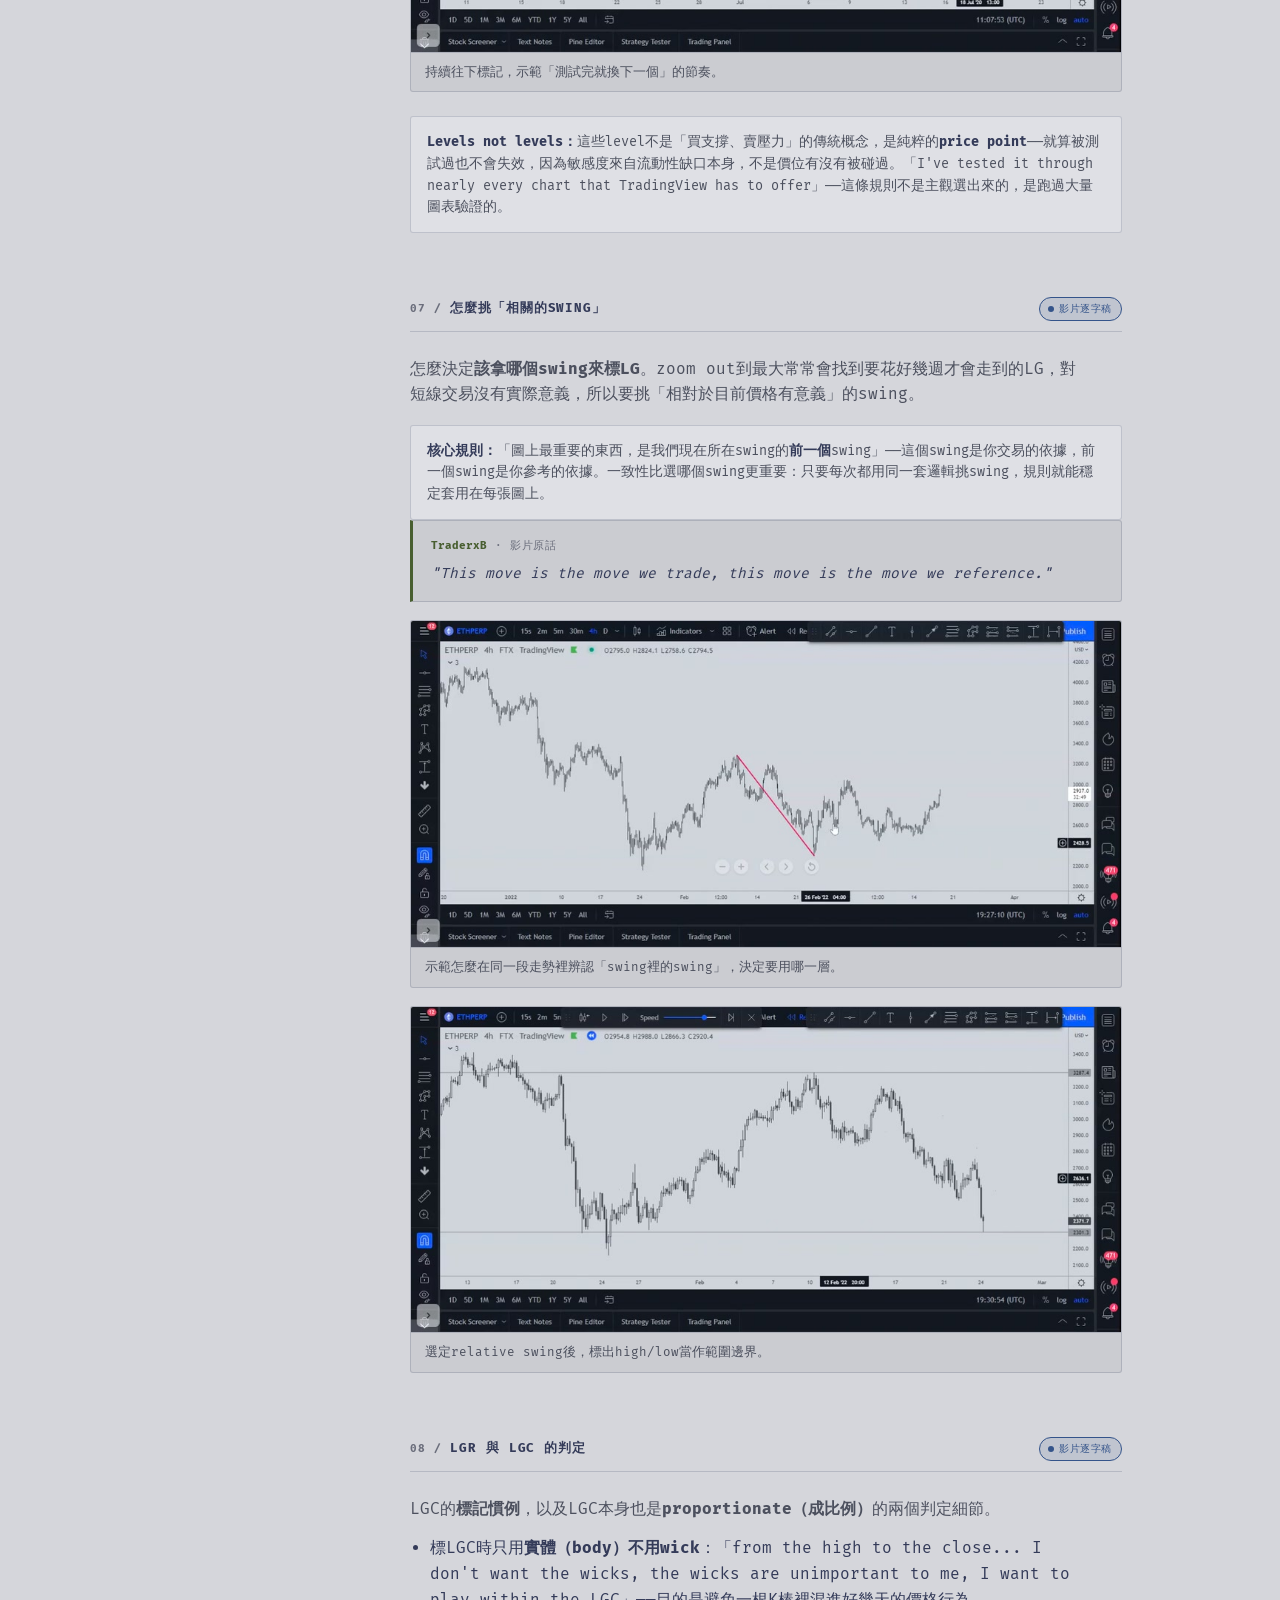
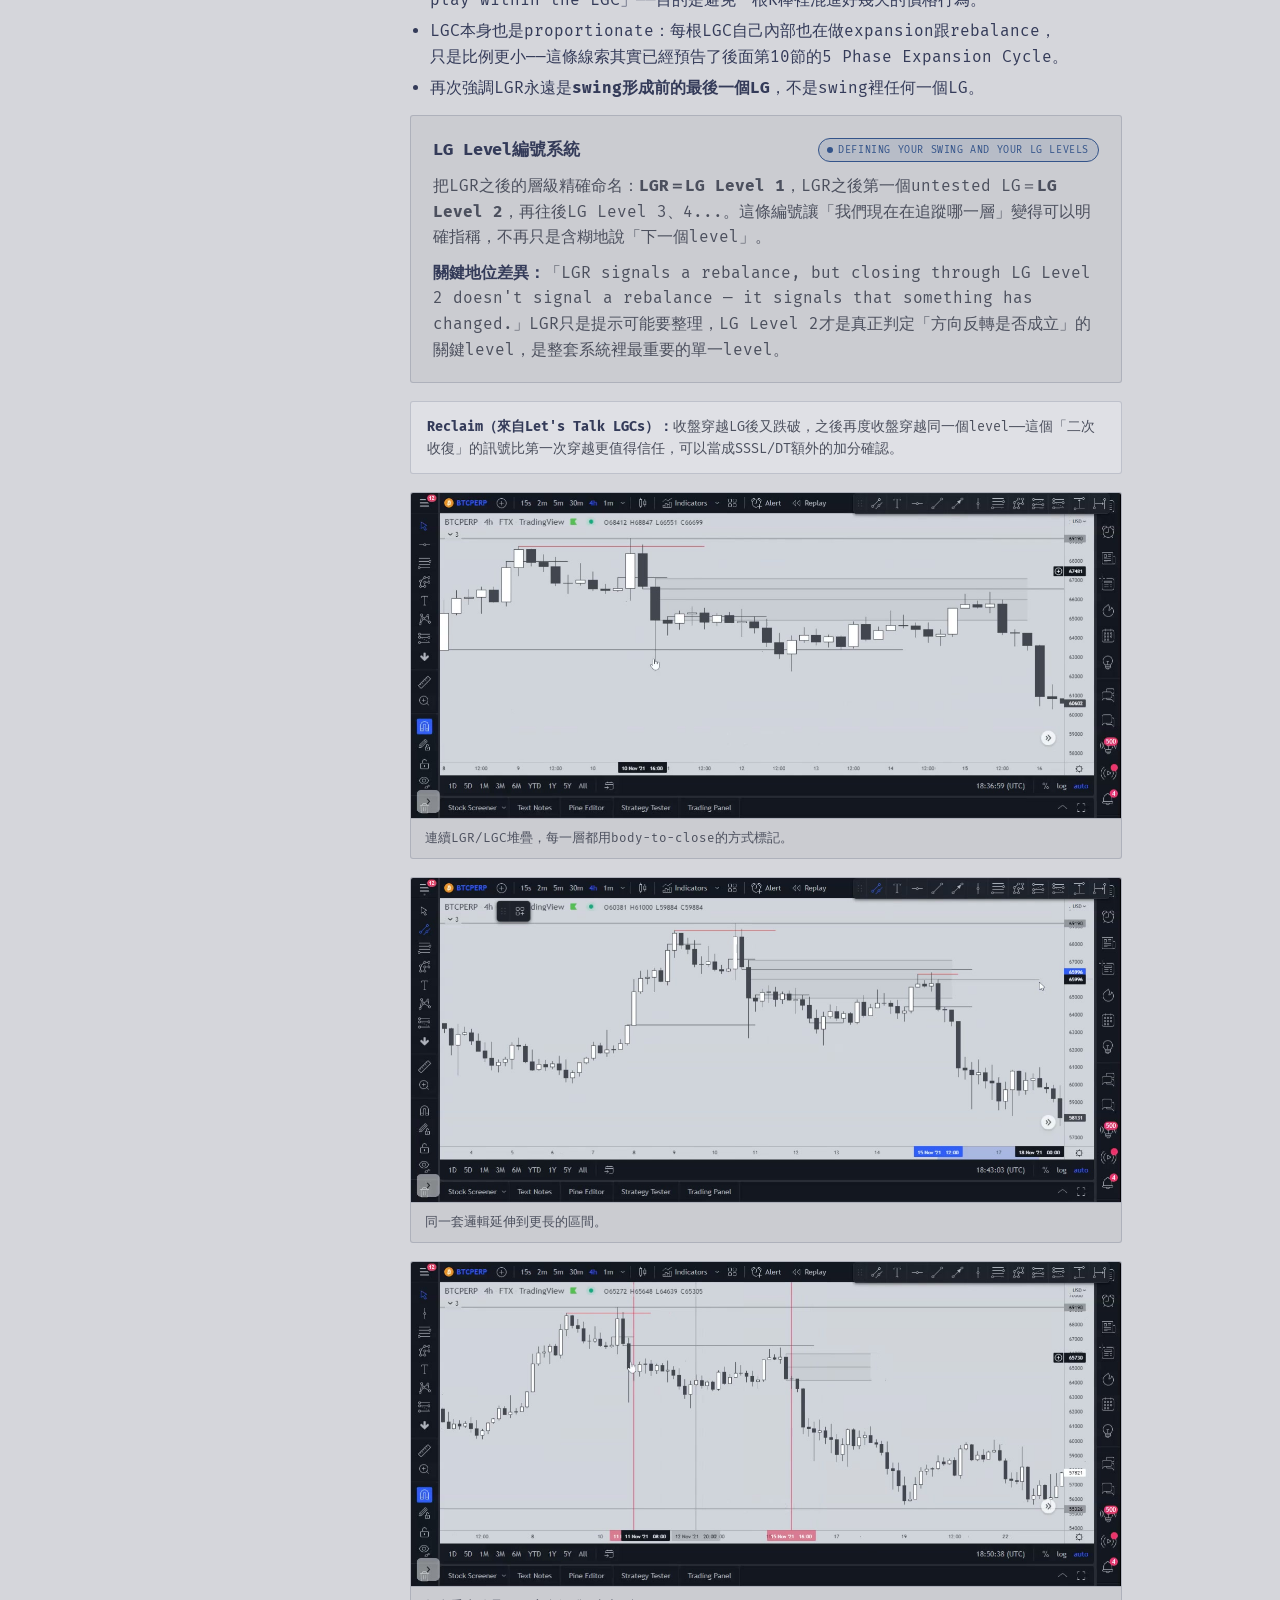
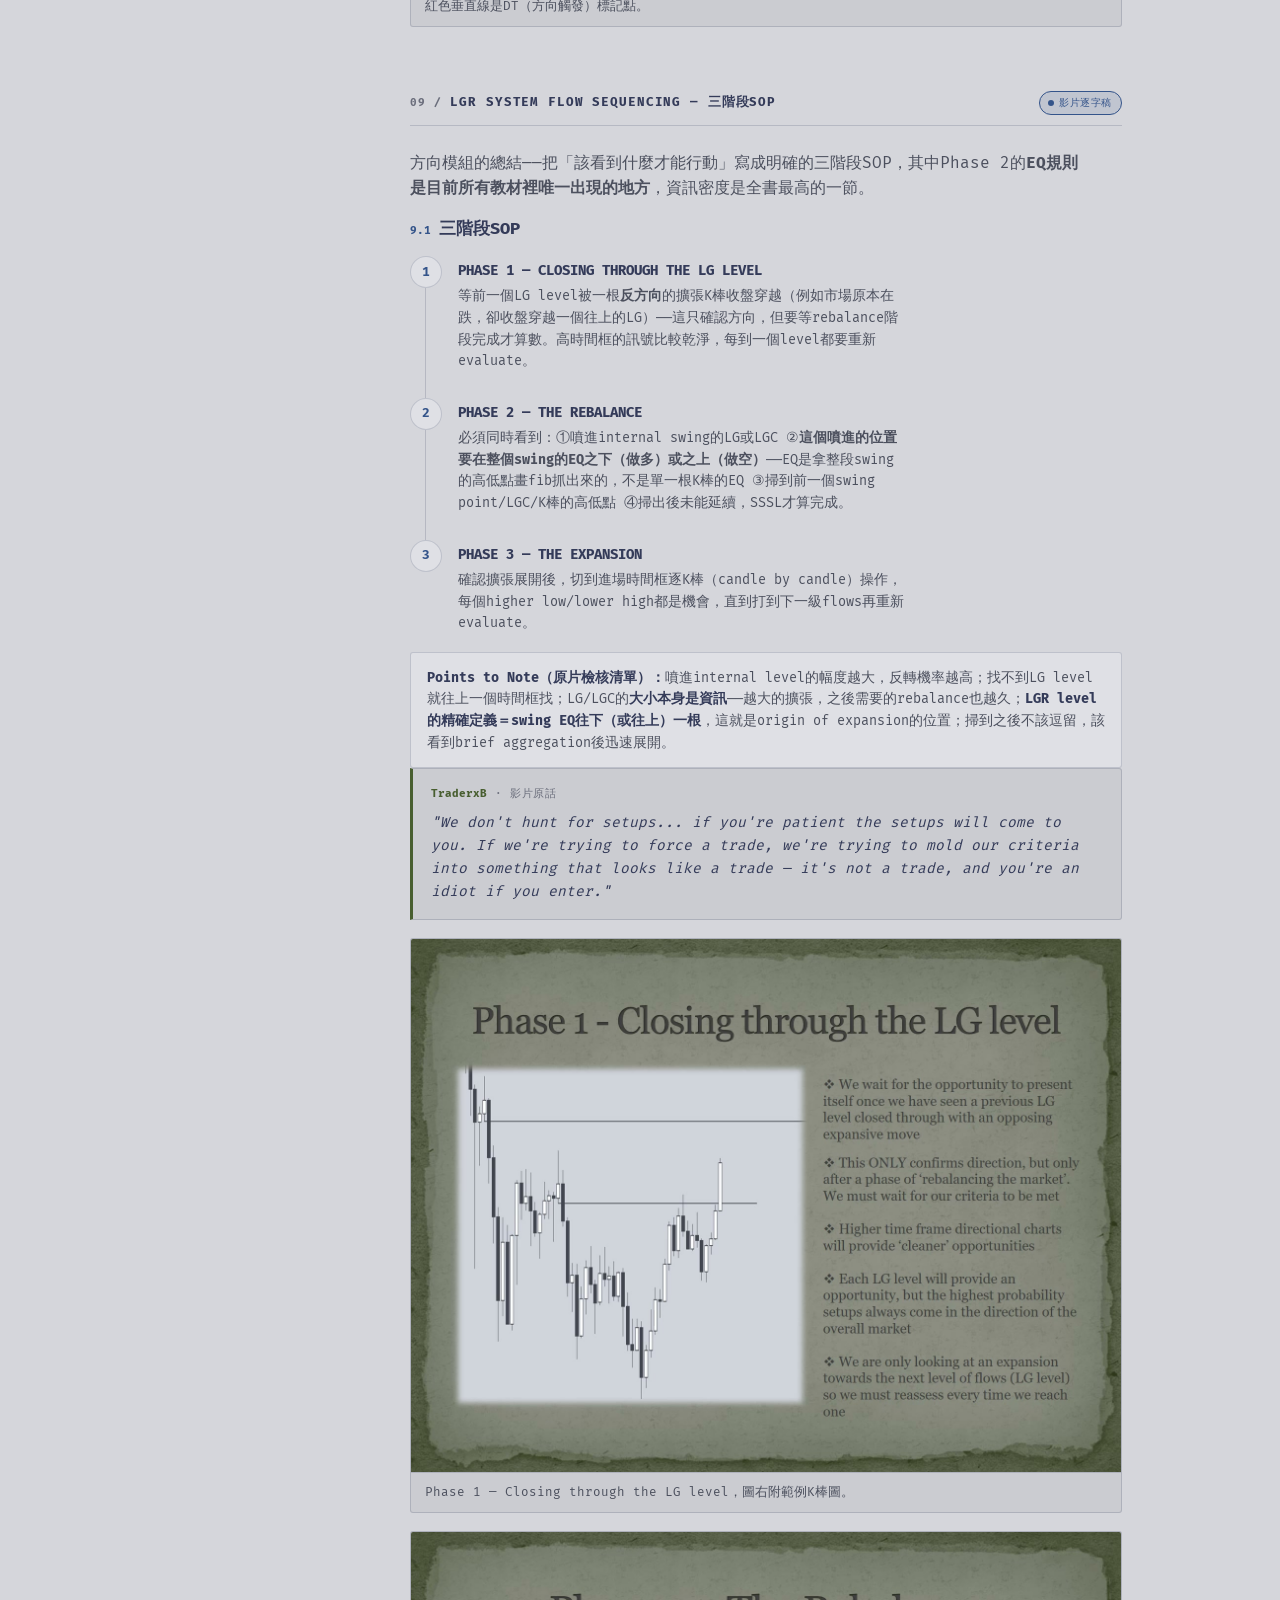
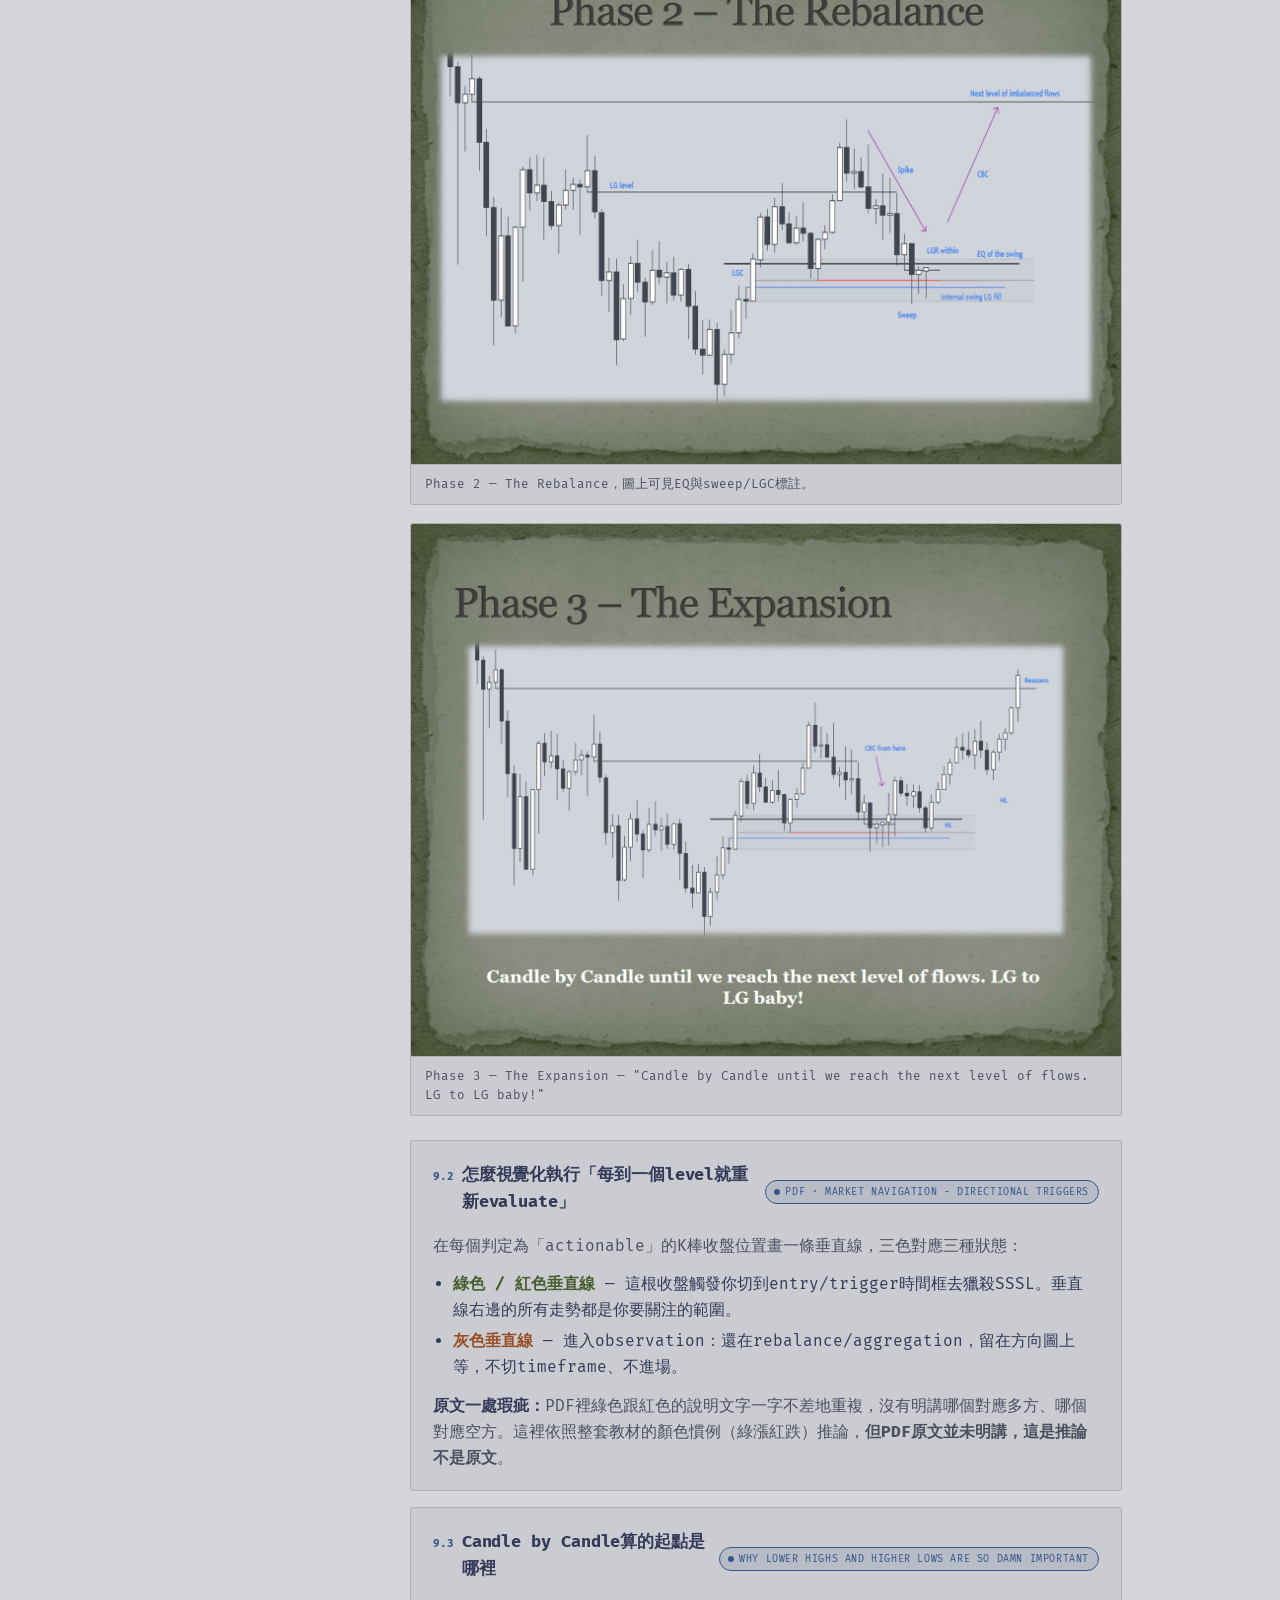
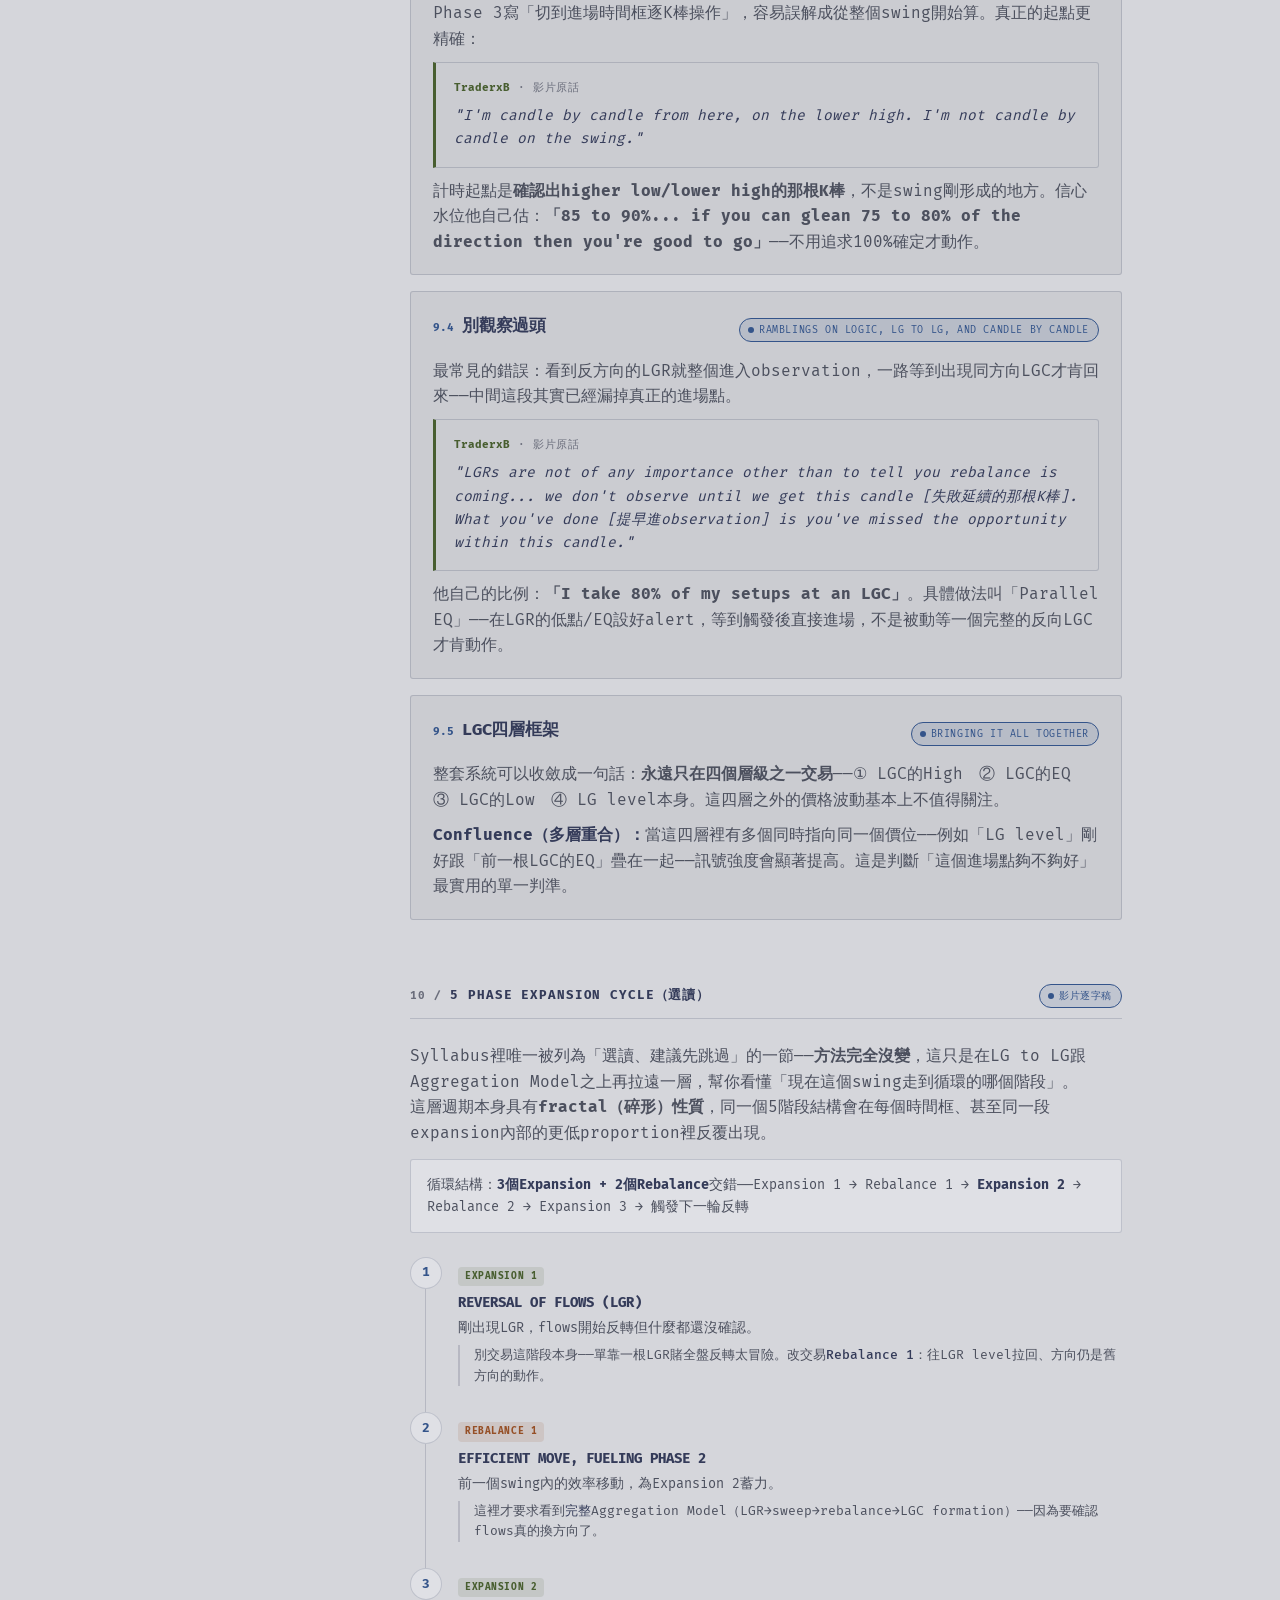
==== commit 5f5e9290: "lgr-notes: 新增第25節Re-entry重新進場總整理 Daniel指出整套系統應拆成Direction/LG/SSL/Candle to Candle四塊教學心法， 核對後發現「Candl" ====
--- a/static/lgr-notes/index.html
+++ b/static/lgr-notes/index.html
@@ -713,6 +713,17 @@
       </div>
     </div>
     <a href="#s24"><span class="num">24</span>進場決策Checklist</a>
+    <div class="toc-item-wrap">
+      <div class="toc-item-row">
+        <a href="#s25"><span class="num">25</span>Re-entry重新進場總整理</a>
+        <button class="toc-sub-toggle" type="button" aria-expanded="true" aria-controls="ts-25" aria-label="展開/收合 25 子項">▾</button>
+      </div>
+      <div class="toc-sub" id="ts-25">
+        <a href="#s25-1">25.1 提早重新進場：Parallel EQ</a>
+        <a href="#s25-2">25.2 加碼時機：只有Expansion 2才適用</a>
+        <a href="#s25-3">25.3 多重候選篩選：挑最obvious的那個</a>
+      </div>
+    </div>
   </div>
 </nav>
 
@@ -743,6 +754,7 @@
       <li>讀<b style="color:var(--ink)">第03～06節</b>，抓住「市場為什麼會動」跟「LG to LG判方向」——這兩節是整套系統的骨幹，其他都是延伸細節。</li>
       <li>先跳過07～10的細節，直接讀<b style="color:var(--ink)">第11節SSSL</b>，搞懂「有了方向之後，怎麼進場」。</li>
       <li>讀<b style="color:var(--ink)">第23節風控總整理</b>與<b style="color:var(--ink)">第24節進場決策Checklist</b>，把方向→進場→停損停利→部位大小串成一條線。</li>
+      <li>想知道「方向確認之後怎麼在同一段flows裡持續再進場」，直接看<b style="color:var(--ink)">第25節Re-entry總整理</b>。</li>
       <li>回頭補<b style="color:var(--ink)">第07～10、12～14節</b>的細節。</li>
       <li>用<b style="color:var(--ink)">第18～21節案例研究</b>對照練習，18.1～18.3是難度最平緩的起手案例。</li>
       <li>照<b style="color:var(--ink)">第22節Replay Mode</b>的方法，開始自己練——這套系統的作者自己也是靠這樣練出來的。</li>
@@ -1622,7 +1634,7 @@
     </div>
   </section>
 
-  <div class="module-band">總結工具 <span class="arrow">→</span> <b>Synthesis</b> <span class="arrow">·</span> 第23～24節</div>
+  <div class="module-band">總結工具 <span class="arrow">→</span> <b>Synthesis</b> <span class="arrow">·</span> 第23～25節</div>
 
   <!-- 23 -->
   <section id="s23">
@@ -1701,11 +1713,40 @@
     <div class="rule-box"><b>提醒：</b>這份checklist幫你確認「該檢查的都檢查了」，但不會幫你做主觀判斷本身——origin of expansion該標在哪、現在算不算「真的在aggregate」，這些仍然要靠第18～21節的案例練習累積直覺，沒有捷徑。</div>
   </section>
 
+  <!-- 25 -->
+  <section id="s25">
+    <div class="sec-head">
+      <h2><span class="sec-num">25 /</span> <b>Re-entry：同方向裡怎麼重新進場</b></h2>
+      <span class="pill unverified">整理</span>
+    </div>
+    <p class="soft">這節不是新規則，是把原本分散在第9.4、10、14節的「已經確認方向之後，怎麼在同一段flows裡連續再進場」邏輯抽出來合併成一處，方便複習。Daniel DeGuzman把整套系統拆成四塊教學心法：Direction（判方向）／LG（抓目標位）／SSL（進場）／<b>Candle to Candle（重新進場）</b>——這節對應的就是他說的第四塊，但內容本身仍然是xB原始教材裡已經寫過的東西，只是換個角度重新收斂，不是新增規則。</p>
+
+    <div class="subhead" id="s25-1"><span class="subnum">25.1</span><h3>提早重新進場：Parallel EQ</h3></div>
+    <p class="soft" style="margin-bottom:10px;">來自第9.4節。最常見的錯誤是看到反方向LGR就整個進入observation，一路被動等到出現同方向LGC才肯回來——這段期間其實已經錯過真正的進場點。做法是在LGR的低點/EQ直接設alert，觸發後就進場，不等完整的反向LGC形成。</p>
+    <div class="quote" style="margin-bottom:10px;">
+      <div class="quote-meta"><span class="who">TraderxB</span> · 影片原話</div>
+      <div class="quote-text">"LGRs are not of any importance other than to tell you rebalance is coming... I take 80% of my setups at an LGC."</div>
+    </div>
+
+    <div class="subhead" id="s25-2"><span class="subnum">25.2</span><h3>加碼時機：只有Expansion 2才適用</h3></div>
+    <p class="soft" style="margin-bottom:10px;">來自第10節5 Phase Cycle。確認進入Expansion 2（循環裡最大、最無效率的一段）之後，<b>不必每次都等完整Aggregation Model走完</b>——只要partial rebalance（一次sweep+LGC）就能繼續加碼同方向部位，95~100%的進場發生在LGC區間。Expansion 1、Rebalance 1/2這些階段仍然要求完整確認，不能套用同一套寬鬆標準。</p>
+
+    <div class="subhead" id="s25-3"><span class="subnum">25.3</span><h3>多重候選篩選：挑最obvious的那個</h3></div>
+    <p class="soft" style="margin-bottom:10px;">來自第14節實盤案例。同一個LGC區間裡如果同時出現多個SSSL候選，優先挑「最obvious」（最乾淨、wick失敗最明顯）的那個，用「order of magnitude」（噴出幅度量級）排序。xB本人實際示範過連續5個setup全勝（約2.5天）、另一次Replay Mode 4個setup全勝共12R，都是靠反覆套用同一套LG to LG+SSSL邏輯完成的。</p>
+    <div class="quote">
+      <div class="quote-meta"><span class="who">TraderxB</span> · 影片原話</div>
+      <div class="quote-text">"I think it's a good method, but sometimes it gets too almost too refined. I prefer looking at these big levels."</div>
+      <div class="quote-note">這跟第16節Daniel DeGuzman的「等兩次strike」形成對比——xB自己反而不建議把時間框切得太細來找更多進場點。</div>
+    </div>
+
+    <div class="rule-box" style="margin-top:16px;"><b>跟第9.3節的差別：</b>第9.3節講的是「candle by candle算的起點」（信心水位判斷），回答的是「現在這個方向我該多有信心」；這節講的是「已經有信心之後，怎麼在同一段flows裡找下一個進場點」——兩者都跟「逐根K棒判讀」有關，但解決的是不同問題，別混用。</div>
+  </section>
+
 
   <footer>
     整理自：<b>The_Liquidity_Gap-The_LG</b> / <b>LGRs_and_LGCs</b> / <b>The_Aggregation_Model</b> / <b>SSSL_Supplement</b> / <b>SSSL_Filtering-The_LE_Candle</b> / <b>LGR_System-Navigating_the_Content</b>／ <b>Market_Navigation-Directional_Triggers</b> / <b>Defining your Swing and your LG Levels to Maximise Trading Reversals in Flows</b> / <b>Levels are NOT levels</b> / <b>Why Lower Highs and Higher Lows are so Damn Important to the LGR system</b> / <b>Expansion Phases, Rebalancing Phases, Flow Reversals, and Proportionate Relationships</b> / <b>Expansions and Proportions</b> / <b>Let's Talk LGCs</b> / <b>Ramblings on Logic, LG to LG, and Candle by Candle</b> / <b>Bringing it All Together</b>（Supplementary）（皆TraderxB, LGR Traders 2022）／ <b>lgr-discussion</b> Discord逐字稿（2022-11-30）／本機mlx-whisper轉錄逐字稿＋畫面截圖：<b>5 Phase Expansion Cycle and Price Behaviour</b> / <b>The Aggregation Model - Aggregation 101</b> / <b>The Liquidity Gap- The LG</b> / <b>Module 1.2 Assignment</b> / <b>Module 1 - The LGR and The LGC</b> / <b>Module 1.4 - The Aggregation Model</b> / <b>LGR System Flow Sequencing</b> / <b>Entry Trigger 1 - The SSSL</b> / <b>Navigating Expansions with LGCs for SSSL Triggers</b> / <b>Managing Risk Parameters on a Live SSSL entry</b> / <b>Defining your DTs - SSSL LGC Reversal</b> / <b>Homework Assignment - The Sweep DT</b> / <b>Refining DTs and Entries using the same DT</b> / <b>Refining your Levels for Higher Accuracy</b>（皆TraderxB, LGR Traders 2022）。Module 1.3 Assignment、Flows Discussion and LGCs、Quick Note on Data Collection、Ramblings on Price and DTs、Navigating DTs and LG to LG for short term and long term flows五支已轉錄閱讀，但內容跟其他已收錄影片重複度過高，未貢獻獨立概念故未收錄進本文，僅供之後查證用。ltf_sensitivity_around_htf_price_points的內容已併入第12.4節。Category D（BTCPERP / FTM / XAUUSD — LG to LG Concept三支）與Category E（Directional Trigger Practice：1INCHPERP／ETHPERP／SOLUSDT／SXPPERP四支＋Replay Mode 1 week of XRPPERP）皆已轉錄閱讀，八支中六支純粹是同一套LG to LG／SSSL邏輯在不同標的上的重複實戰示範，未貢獻獨立概念；SXPPERP的「慣性心法」quote併入第06節，XRPPERP的一週戰績併入第14節，其餘不逐支收錄。Category F（每日盤面分析類15支）已全數轉錄閱讀並收錄成第18～22節的案例研究：<b>BTC analysis June 3rd</b> / <b>BTC analysis from 1W to 4H - June 6th</b> / <b>BTC Analysis - June 10th</b> / <b>Quick BTC Analysis - May 23rd</b> / <b>Quick BTC Analysis - May 26th</b> / <b>Flows Practice for Directional Confidence</b> / <b>Flows Practice BTCPERP</b> / <b>Flows Talk Friday</b> / <b>Quick Flow Analysis - BTCUSD</b> / <b>Price Discussion on BTCUSD</b> / <b>EURUSD Replay and Discussion</b> / <b>Spot Trading Walkthrough</b> / <b>Weekend Assignment - June 10th</b> / <b>Weekend Assignment - June 4th</b> / <b>Rambles on EURUSD - May 27th</b>（皆TraderxB, LGR Traders 2022）。這批影片並非單純重複示範：spike的正式定義、逆勢減碼風控、Reclaim四步驟定義、多時間框對齊的唯一完整實況、以及Replay Mode刻意練習的具體成果數字，都是其他章節沒有的內容。
     <br><br>
-    章節順序依教學邏輯排列（方向Module 1 → 進場Module 2 → 補充 → 案例研究），非處理時間順序；2026-09-25重排。第17節巢狀結構圖解為對話中整理出的跨章節推論，非官方教材原文，2026-09-25新增。2026-09-25再次調整：原第06/07節（LG to LG）與第12/13節（SSSL）本是PDF與影片深化的姊妹節，已合併為單節並改寫敘事語氣，全文不再需要對照原始影片即可獨立閱讀；各章節pill／quote／文末來源清單仍保留出處供查證，原19節精簡為17節。2026-09-25修正：先前footer提到的「Candle-By-Candle Series」經核對資料夾並無對應檔案，屬舊草稿殘留，已刪除。2026-09-25新增第18～22節：Category F全數15支影片轉錄閱讀完畢，逐支評估後以案例研究形式收錄，不採預設高重複度的判斷。2026-09-25新增第23～24節與開頭新手導覽框：整合原本分散在第12.1、19.1、20.2節的風控規則，並串成一份進場決策checklist；同時老實標出教材沒有涵蓋的部分（帳戶層級資金管理、資金費率、槓桿選擇、下單滑價），不臆測補上。2026-09-25第15節補圖：Discord逐字稿原本只有文字，另從2022-11-30當天的網頁匯出檔（lgr-discussion.html_Files資料夾）裡挑出5張辯論當下實際對照的原圖，各自對應到已收錄的quote；其餘20餘張同一組基礎圖表模板反覆貼標籤的重複圖、以及一張含意不明的手繪紅圈截圖，判斷價值不足或無法確認對應內容，未收錄。
+    章節順序依教學邏輯排列（方向Module 1 → 進場Module 2 → 補充 → 案例研究），非處理時間順序；2026-09-25重排。第17節巢狀結構圖解為對話中整理出的跨章節推論，非官方教材原文，2026-09-25新增。2026-09-25再次調整：原第06/07節（LG to LG）與第12/13節（SSSL）本是PDF與影片深化的姊妹節，已合併為單節並改寫敘事語氣，全文不再需要對照原始影片即可獨立閱讀；各章節pill／quote／文末來源清單仍保留出處供查證，原19節精簡為17節。2026-09-25修正：先前footer提到的「Candle-By-Candle Series」經核對資料夾並無對應檔案，屬舊草稿殘留，已刪除。2026-09-25新增第18～22節：Category F全數15支影片轉錄閱讀完畢，逐支評估後以案例研究形式收錄，不採預設高重複度的判斷。2026-09-25新增第23～24節與開頭新手導覽框：整合原本分散在第12.1、19.1、20.2節的風控規則，並串成一份進場決策checklist；同時老實標出教材沒有涵蓋的部分（帳戶層級資金管理、資金費率、槓桿選擇、下單滑價），不臆測補上。2026-09-25第15節補圖：Discord逐字稿原本只有文字，另從2022-11-30當天的網頁匯出檔（lgr-discussion.html_Files資料夾）裡挑出5張辯論當下實際對照的原圖，各自對應到已收錄的quote；其餘20餘張同一組基礎圖表模板反覆貼標籤的重複圖、以及一張含意不明的手繪紅圈截圖，判斷價值不足或無法確認對應內容，未收錄。2026-11-13新增第25節Re-entry總整理：Daniel指出整套系統應分成Direction/LG/SSL/Candle to Candle四塊教學心法，核對後確認第9.4、10、14節已經涵蓋「Candle to Candle重新進場」的內容，只是分散在Direction與Entry兩個模組裡沒有獨立命名；本節把三處內容抽出來重新收斂成一節，不是新增查無根據的規則，原章節內容照舊保留。
   </footer>
 
 </div>
@@ -1842,6 +1883,17 @@
       </div>
     </div>
     <a href="#en-s24"><span class="num">24</span>Entry Decision Checklist</a>
+    <div class="toc-item-wrap">
+      <div class="toc-item-row">
+        <a href="#en-s25"><span class="num">25</span>Re-entry, Consolidated</a>
+        <button class="toc-sub-toggle" type="button" aria-expanded="true" aria-controls="en-ts-25" aria-label="Expand/collapse Section 25 sub-items">▾</button>
+      </div>
+      <div class="toc-sub" id="en-ts-25">
+        <a href="#en-s25-1">25.1 Getting Back In Early: Parallel EQ</a>
+        <a href="#en-s25-2">25.2 When to Add: Only Inside Expansion 2</a>
+        <a href="#en-s25-3">25.3 Picking Among Multiple Candidates</a>
+      </div>
+    </div>
   </div>
 </nav>
 
@@ -1872,6 +1924,7 @@
       <li>Read <b style="color:var(--ink)">Sections 3-6</b> to grasp "why the market moves" and "reading direction with LG to LG" — these two sections are the backbone of the whole system; everything else is an extension of them.</li>
       <li>Skip the details in 7-10 for now and go straight to <b style="color:var(--ink)">Section 11's SSSL</b>, to understand "once you have direction, how do you actually enter."</li>
       <li>Read <b style="color:var(--ink)">Section 23's risk-management roundup</b> and <b style="color:var(--ink)">Section 24's entry decision checklist</b>, to string direction → entry → stop/target → position size into one line.</li>
+      <li>If you want "how to keep re-entering within the same flow once direction is confirmed," go straight to <b style="color:var(--ink)">Section 25's re-entry roundup</b>.</li>
       <li>Then go back and fill in the details in <b style="color:var(--ink)">Sections 7-10 and 12-14</b>.</li>
       <li>Use <b style="color:var(--ink)">the case studies in Sections 18-21</b> to practice by comparison — 18.1-18.3 are the gentlest cases to start with.</li>
       <li>Follow the method in <b style="color:var(--ink)">Section 22's Replay Mode</b> and start drilling it yourself — that's how the author himself trained into this.</li>
@@ -2751,7 +2804,7 @@
     </div>
   </section>
 
-  <div class="module-band">Synthesis Toolkit <span class="arrow">→</span> <b>Synthesis</b> <span class="arrow">·</span> Sections 23-24</div>
+  <div class="module-band">Synthesis Toolkit <span class="arrow">→</span> <b>Synthesis</b> <span class="arrow">·</span> Sections 23-25</div>
 
   <!-- 23 -->
   <section id="en-s23">
@@ -2830,11 +2883,40 @@
     <div class="rule-box"><b>A reminder:</b> this checklist helps you confirm you've checked everything you should — it doesn't do the subjective judgment for you. Where to mark the origin of expansion, whether the market is "really aggregating" right now — those still depend on the intuition built up practicing the cases in Sections 18-21. There's no shortcut.</div>
   </section>
 
+  <!-- 25 -->
+  <section id="en-s25">
+    <div class="sec-head">
+      <h2><span class="sec-num">25 /</span> <b>Re-entry: Getting Back In Within the Same Flow</b></h2>
+      <span class="pill unverified">Synthesis</span>
+    </div>
+    <p class="soft">This section isn't a new rule — it pulls together the "how do you keep re-entering within a confirmed flow" logic that was scattered across Sections 9.4, 10, and 14, so it can be read in one pass. Daniel DeGuzman breaks the whole system down into four teaching pillars: Direction (bias) / LG (target level) / SSL (entry) / <b>Candle to Candle (re-entry)</b> — this section maps to that fourth pillar, but the underlying content is still all from xB's original material; it's just re-converged from a different angle, not a new rule.</p>
+
+    <div class="subhead" id="en-s25-1"><span class="subnum">25.1</span><h3>Getting Back In Early: Parallel EQ</h3></div>
+    <p class="soft" style="margin-bottom:10px;">From Section 9.4. The most common mistake is seeing a counter-direction LGR and going fully passive into observation mode, waiting all the way until a same-direction LGC shows up before re-engaging — by which point the real entry point has already been missed. The fix is to set an alert directly at the LGR's low/EQ and enter as soon as it triggers, rather than waiting for a full counter-direction LGC to form.</p>
+    <div class="quote" style="margin-bottom:10px;">
+      <div class="quote-meta"><span class="who">TraderxB</span> · from the video transcript</div>
+      <div class="quote-text">"LGRs are not of any importance other than to tell you rebalance is coming... I take 80% of my setups at an LGC."</div>
+    </div>
+
+    <div class="subhead" id="en-s25-2"><span class="subnum">25.2</span><h3>When to Add: Only Inside Expansion 2</h3></div>
+    <p class="soft" style="margin-bottom:10px;">From Section 10's 5 Phase Cycle. Once you've confirmed you're inside Expansion 2 (the biggest, most inefficient leg of the cycle), <b>you don't need to wait for a full Aggregation Model to complete every time</b> — a partial rebalance (one sweep + LGC) is enough to keep adding to the position in the same direction; 95-100% of entries happen inside the LGC zone. Expansion 1 and Rebalance 1/2 still require full confirmation — the same loose standard doesn't carry over to those phases.</p>
+
+    <div class="subhead" id="en-s25-3"><span class="subnum">25.3</span><h3>Picking Among Multiple Candidates: Take the Most Obvious One</h3></div>
+    <p class="soft" style="margin-bottom:10px;">From Section 14's live case. When multiple SSSL candidates show up inside the same LGC zone at once, prioritize the "most obvious" one (the cleanest, with the most decisive wick failure), ranked by "order of magnitude" (the scale of the move that produced it). xB himself demonstrated 5 setups in a row, all winners, over about 2.5 days, and a separate Replay Mode run that went 4-for-4 for 12R total — both achieved by applying the same LG to LG + SSSL logic on repeat.</p>
+    <div class="quote">
+      <div class="quote-meta"><span class="who">TraderxB</span> · from the video transcript</div>
+      <div class="quote-text">"I think it's a good method, but sometimes it gets too almost too refined. I prefer looking at these big levels."</div>
+      <div class="quote-note">This contrasts with Daniel DeGuzman's "wait for two strikes" approach in Section 16 — xB himself actually leans against slicing the timeframe finer to find more entries.</div>
+    </div>
+
+    <div class="rule-box" style="margin-top:16px;"><b>How this differs from Section 9.3:</b> Section 9.3 is about "where candle-by-candle counting starts" — i.e., how much confidence you should have in the current direction. This section is about what to do once you already have that confidence — where to find the next entry within the same flow. Both involve reading candle-by-candle, but they answer different questions; don't conflate them.</div>
+  </section>
+
 
   <footer>
     Compiled from: <b>The_Liquidity_Gap-The_LG</b> / <b>LGRs_and_LGCs</b> / <b>The_Aggregation_Model</b> / <b>SSSL_Supplement</b> / <b>SSSL_Filtering-The_LE_Candle</b> / <b>LGR_System-Navigating_the_Content</b> / <b>Market_Navigation-Directional_Triggers</b> / <b>Defining your Swing and your LG Levels to Maximise Trading Reversals in Flows</b> / <b>Levels are NOT levels</b> / <b>Why Lower Highs and Higher Lows are so Damn Important to the LGR system</b> / <b>Expansion Phases, Rebalancing Phases, Flow Reversals, and Proportionate Relationships</b> / <b>Expansions and Proportions</b> / <b>Let's Talk LGCs</b> / <b>Ramblings on Logic, LG to LG, and Candle by Candle</b> / <b>Bringing it All Together</b> (Supplementary) (all TraderxB, LGR Traders 2022) / the <b>lgr-discussion</b> Discord transcript (2022-11-30) / locally transcribed via mlx-whisper, with screenshots, from: <b>5 Phase Expansion Cycle and Price Behaviour</b> / <b>The Aggregation Model - Aggregation 101</b> / <b>The Liquidity Gap- The LG</b> / <b>Module 1.2 Assignment</b> / <b>Module 1 - The LGR and The LGC</b> / <b>Module 1.4 - The Aggregation Model</b> / <b>LGR System Flow Sequencing</b> / <b>Entry Trigger 1 - The SSSL</b> / <b>Navigating Expansions with LGCs for SSSL Triggers</b> / <b>Managing Risk Parameters on a Live SSSL entry</b> / <b>Defining your DTs - SSSL LGC Reversal</b> / <b>Homework Assignment - The Sweep DT</b> / <b>Refining DTs and Entries using the same DT</b> / <b>Refining your Levels for Higher Accuracy</b> (all TraderxB, LGR Traders 2022). Module 1.3 Assignment, Flows Discussion and LGCs, Quick Note on Data Collection, Ramblings on Price and DTs, and Navigating DTs and LG to LG for short term and long term flows — five videos were transcribed and read, but their content overlaps too heavily with videos already covered and contributes no independent concepts, so they weren't written into this document; kept only for future reference. The content of ltf_sensitivity_around_htf_price_points has been folded into Section 12.4. Category D (BTCPERP / FTM / XAUUSD — LG to LG Concept, three videos) and Category E (Directional Trigger Practice: 1INCHPERP/ETHPERP/SOLUSDT/SXPPERP, four videos, plus Replay Mode 1 week of XRPPERP) have all been transcribed and read; six of the eight videos are pure repeat live demonstrations of the same LG to LG/SSSL logic on different instruments, contributing no independent concepts. SXPPERP's "inertia mindset" quote was folded into Section 6, and XRPPERP's week-long track record into Section 14; the rest weren't written up individually. Category F (15 daily-chart-analysis videos) has now all been transcribed, read, and written up as the case studies in Sections 18-22: <b>BTC analysis June 3rd</b> / <b>BTC analysis from 1W to 4H - June 6th</b> / <b>BTC Analysis - June 10th</b> / <b>Quick BTC Analysis - May 23rd</b> / <b>Quick BTC Analysis - May 26th</b> / <b>Flows Practice for Directional Confidence</b> / <b>Flows Practice BTCPERP</b> / <b>Flows Talk Friday</b> / <b>Quick Flow Analysis - BTCUSD</b> / <b>Price Discussion on BTCUSD</b> / <b>EURUSD Replay and Discussion</b> / <b>Spot Trading Walkthrough</b> / <b>Weekend Assignment - June 10th</b> / <b>Weekend Assignment - June 4th</b> / <b>Rambles on EURUSD - May 27th</b> (all TraderxB, LGR Traders 2022). This batch was not pure repetition: the formal definition of a spike, counter-trend risk reduction, the four-step definition of Reclaim, the only complete live walkthrough of multi-timeframe alignment, and the concrete track-record numbers from deliberate Replay Mode practice are all content not found in any other section.
     <br><br>
-    Sections are ordered by teaching logic (Direction Module 1 → Entry Module 2 → Supplementary → Case Studies), not by processing order; reordered 2026-09-25. Section 17's nested structure diagram is a cross-section synthesis worked out in conversation, not original course material; added 2026-09-25. Adjusted again on 2026-09-25: the former Sections 6/7 (LG to LG) and 12/13 (SSSL) were sibling PDF-plus-video-deep-dive sections that have been merged into single sections with the narrative voice rewritten so the whole document can be read independently without needing to check the original videos; each section's pill/quote/end-of-document source list still keeps its provenance for verification; the original 19 sections were trimmed to 17. Added Sections 18-22 on 2026-09-25: all 15 Category F videos have been transcribed and read, and each was assessed individually and written up as a case study rather than assumed to be highly redundant. Added Sections 23-24 and the beginner's guide box at the top on 2026-09-25: consolidated the risk-control rules that were scattered across Sections 12.1, 19.1, and 20.2, and strung them into a single entry decision checklist; also honestly flagged what the course material does not cover (account-level money management, funding rates, leverage selection, order slippage) rather than guessing at it. Added figures to Section 15 on 2026-09-25: the Discord transcript originally had text only; five images were pulled from the web export of that day's conversation (2022-11-30, the lgr-discussion.html_Files folder) showing the actual charts being debated at the time, each matched to a quote already in the document; the remaining 20-odd images were repeats of the same base chart template with different labels pasted on, plus one hand-drawn red-circle screenshot of unclear meaning — judged not valuable enough, or not confidently matchable to content, so they weren't included.
+    Sections are ordered by teaching logic (Direction Module 1 → Entry Module 2 → Supplementary → Case Studies), not by processing order; reordered 2026-09-25. Section 17's nested structure diagram is a cross-section synthesis worked out in conversation, not original course material; added 2026-09-25. Adjusted again on 2026-09-25: the former Sections 6/7 (LG to LG) and 12/13 (SSSL) were sibling PDF-plus-video-deep-dive sections that have been merged into single sections with the narrative voice rewritten so the whole document can be read independently without needing to check the original videos; each section's pill/quote/end-of-document source list still keeps its provenance for verification; the original 19 sections were trimmed to 17. Added Sections 18-22 on 2026-09-25: all 15 Category F videos have been transcribed and read, and each was assessed individually and written up as a case study rather than assumed to be highly redundant. Added Sections 23-24 and the beginner's guide box at the top on 2026-09-25: consolidated the risk-control rules that were scattered across Sections 12.1, 19.1, and 20.2, and strung them into a single entry decision checklist; also honestly flagged what the course material does not cover (account-level money management, funding rates, leverage selection, order slippage) rather than guessing at it. Added figures to Section 15 on 2026-09-25: the Discord transcript originally had text only; five images were pulled from the web export of that day's conversation (2022-11-30, the lgr-discussion.html_Files folder) showing the actual charts being debated at the time, each matched to a quote already in the document; the remaining 20-odd images were repeats of the same base chart template with different labels pasted on, plus one hand-drawn red-circle screenshot of unclear meaning — judged not valuable enough, or not confidently matchable to content, so they weren't included. Added Section 25 (Re-entry, Consolidated) on 2026-11-13: Daniel pointed out the whole system should be taught as four pillars — Direction / LG / SSL / Candle to Candle — and on review, Sections 9.4, 10, and 14 already covered the "Candle to Candle re-entry" content, just scattered across the Direction and Entry modules without its own name; this section pulls those three pieces together into one place. It isn't a new, unsourced rule, and the original sections are left unchanged.
   </footer>
 
 </div>
